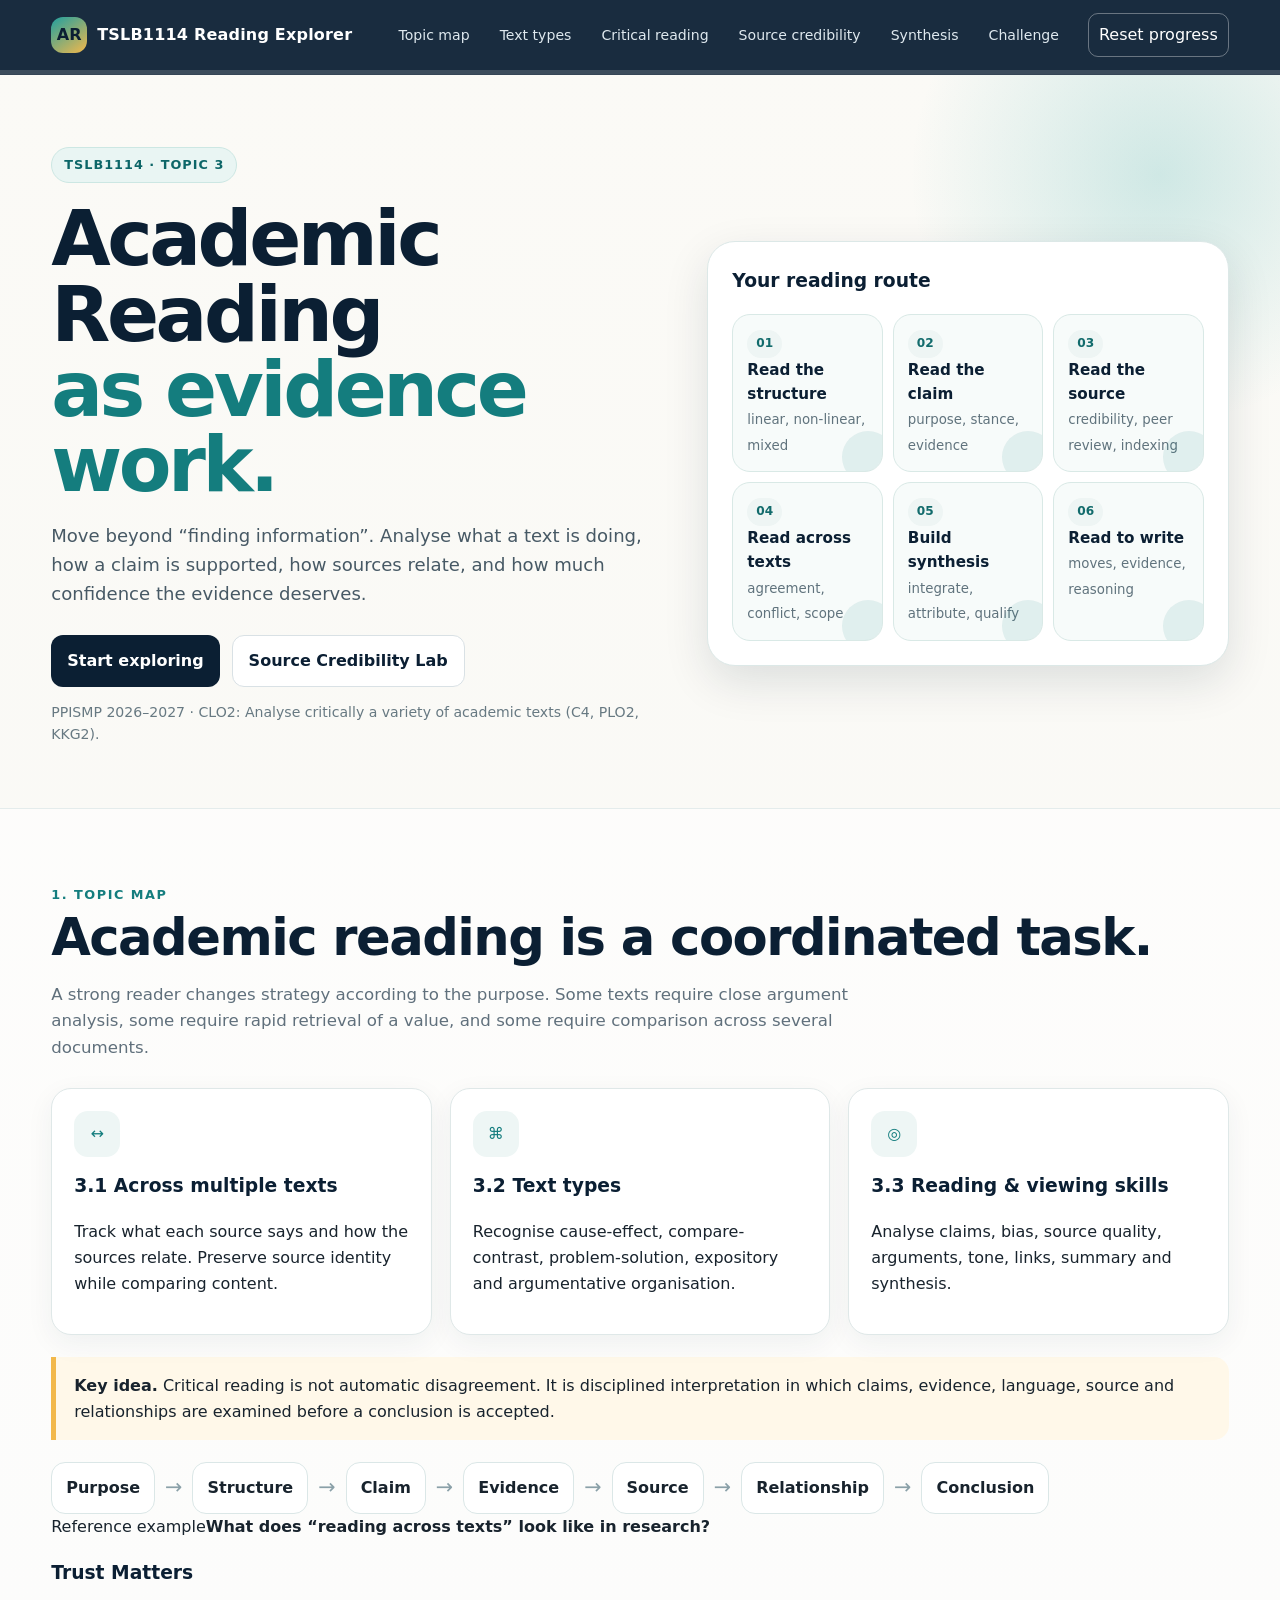
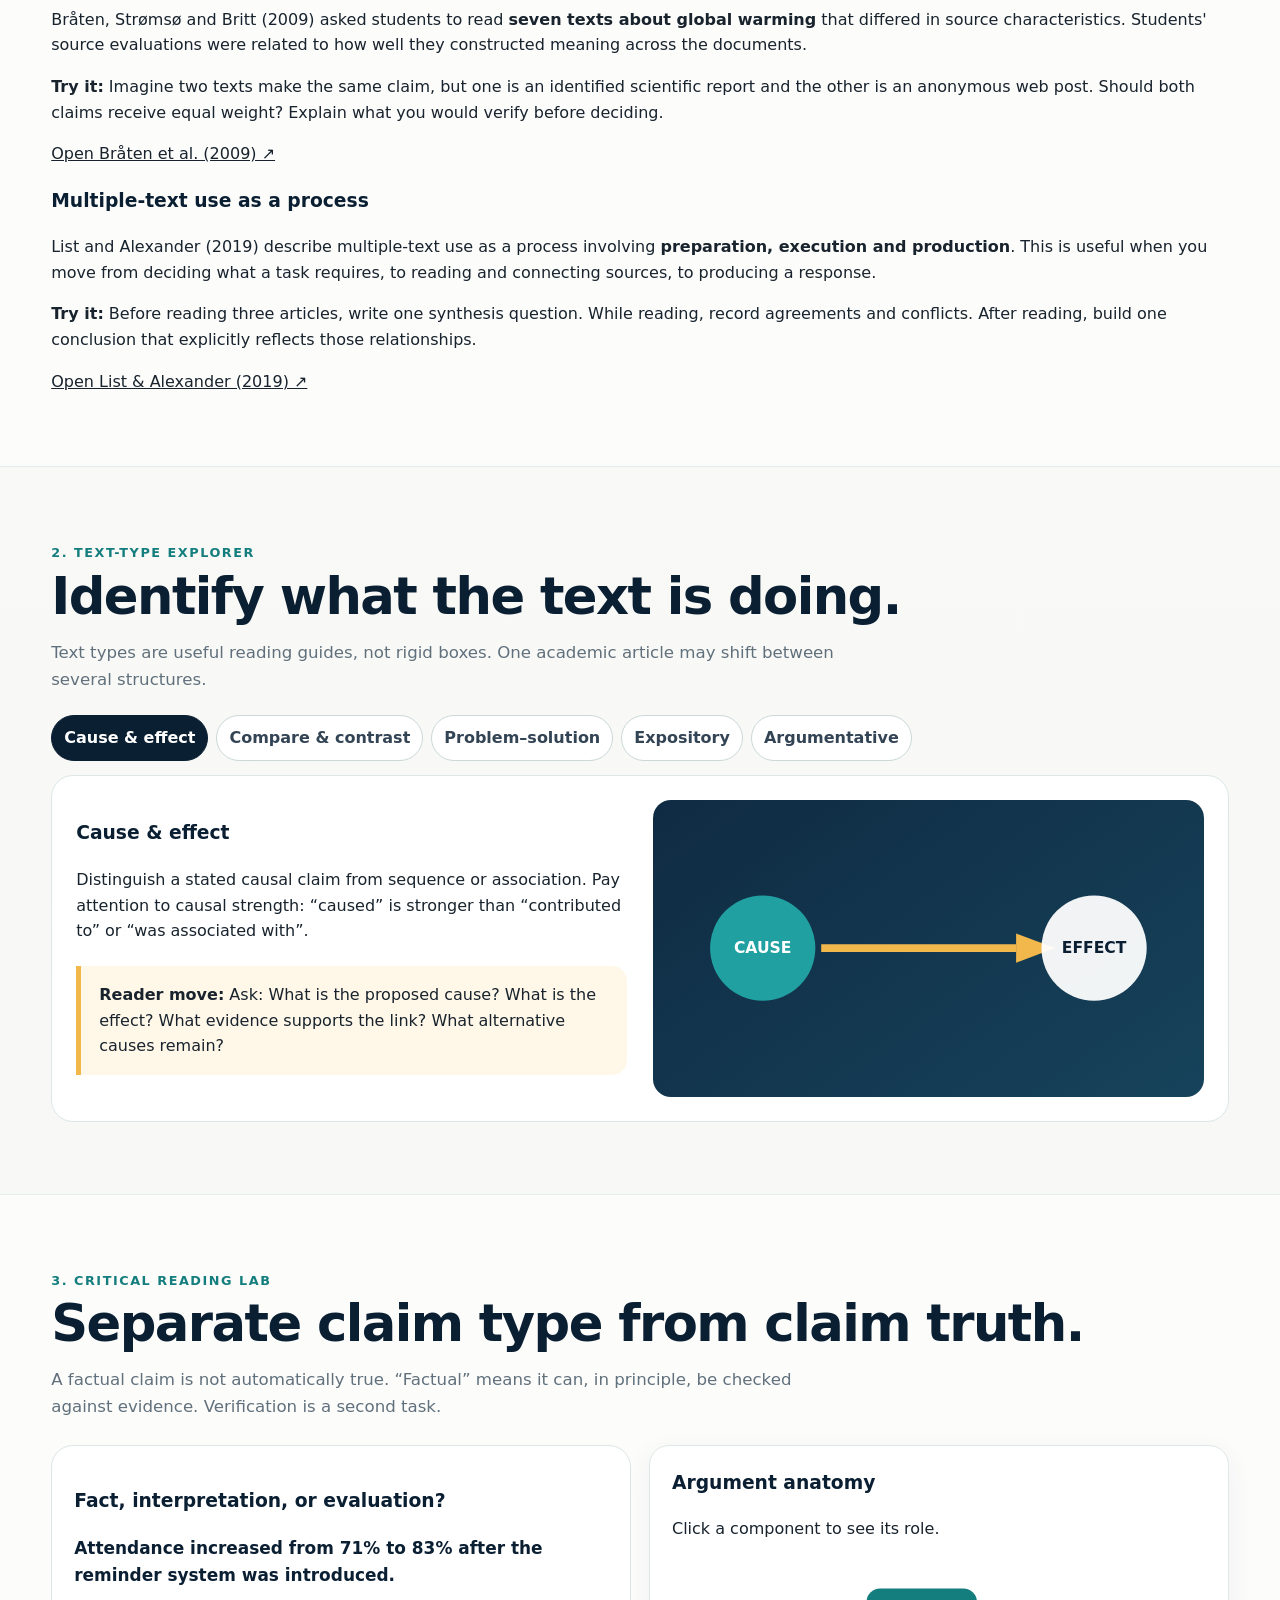
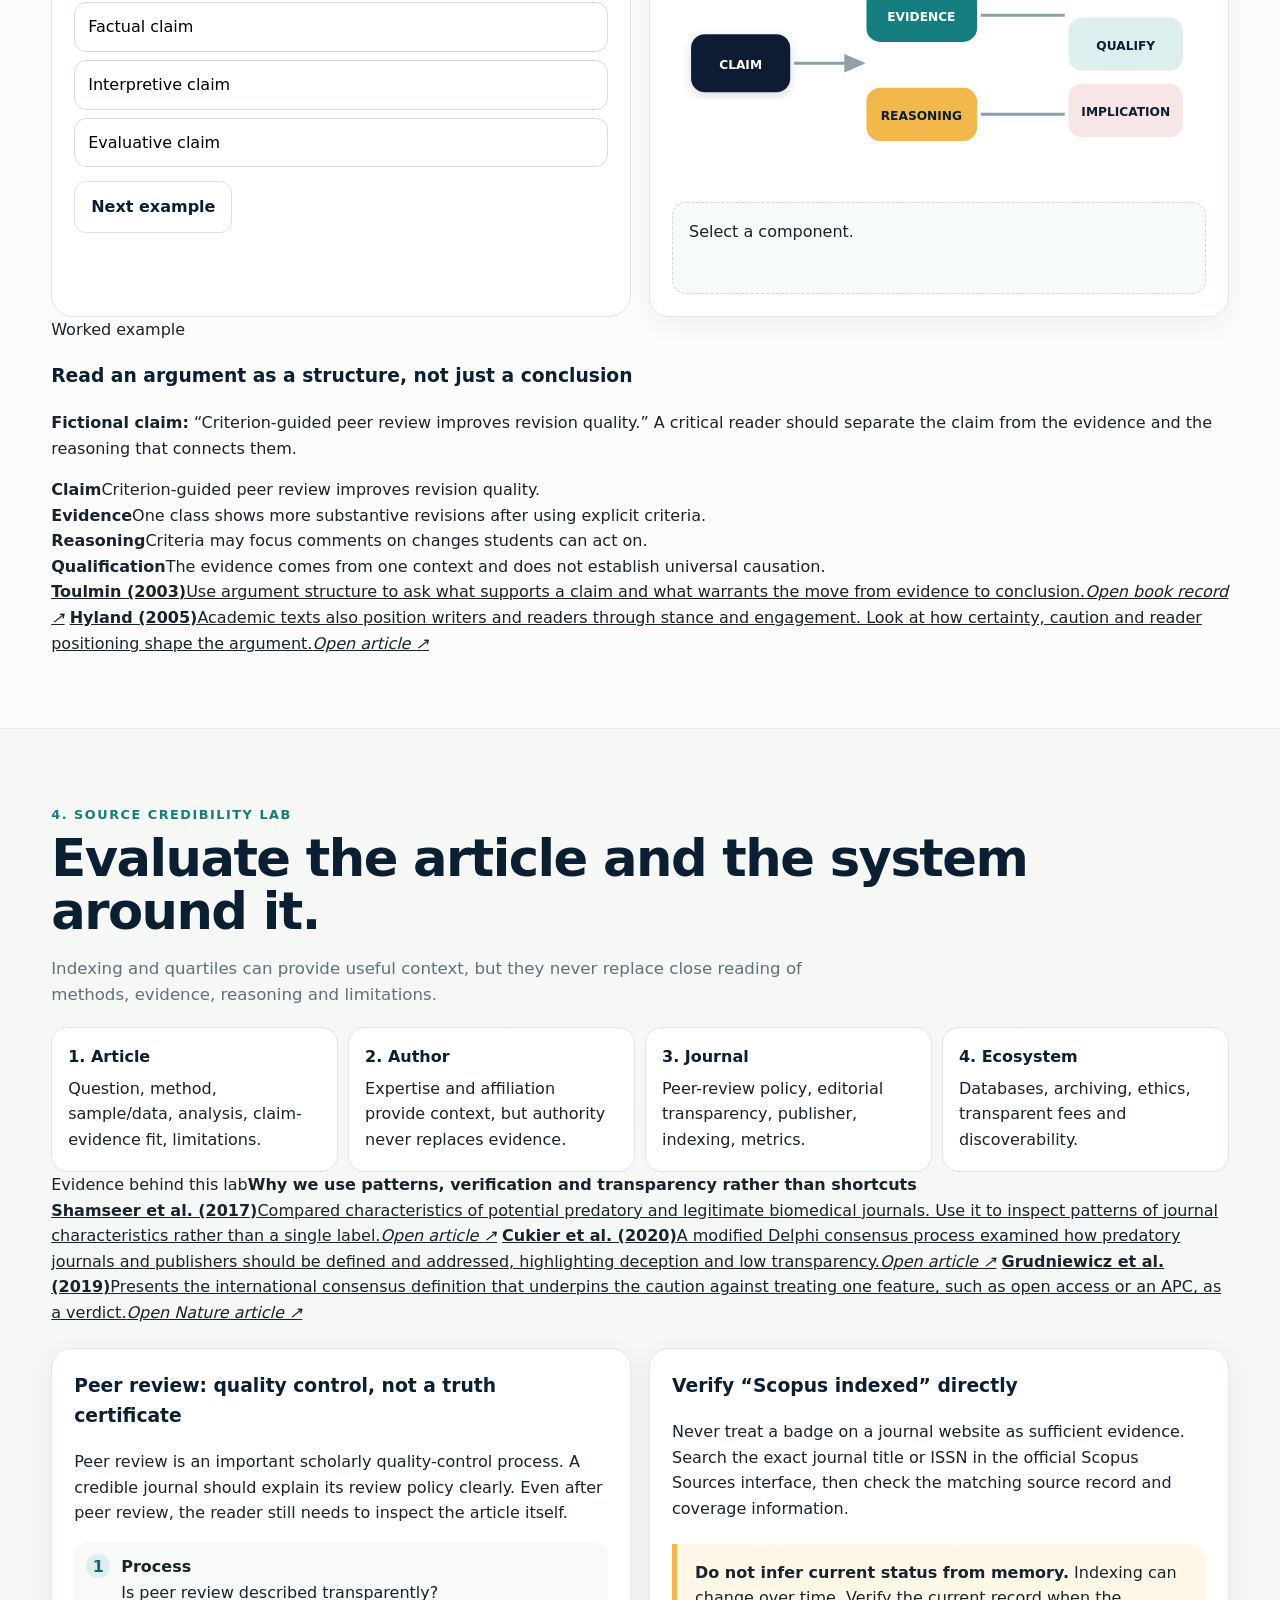
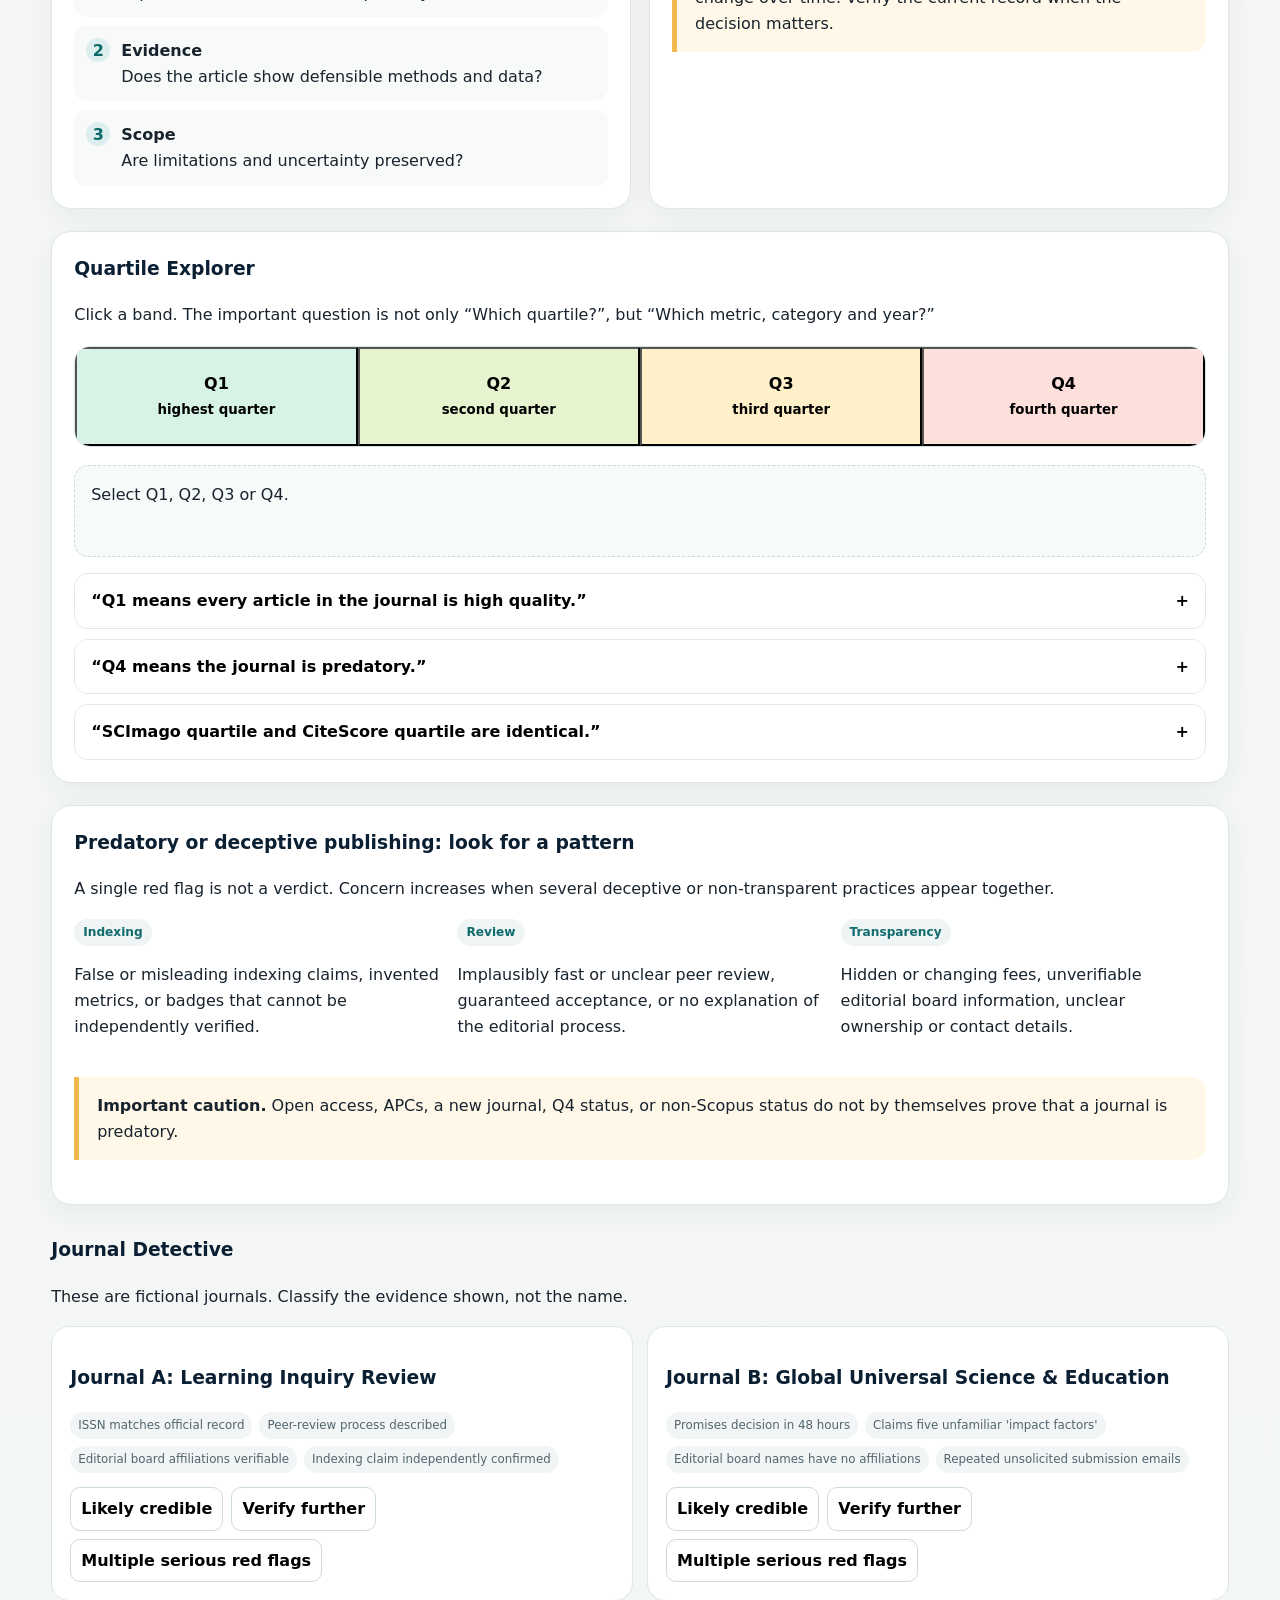
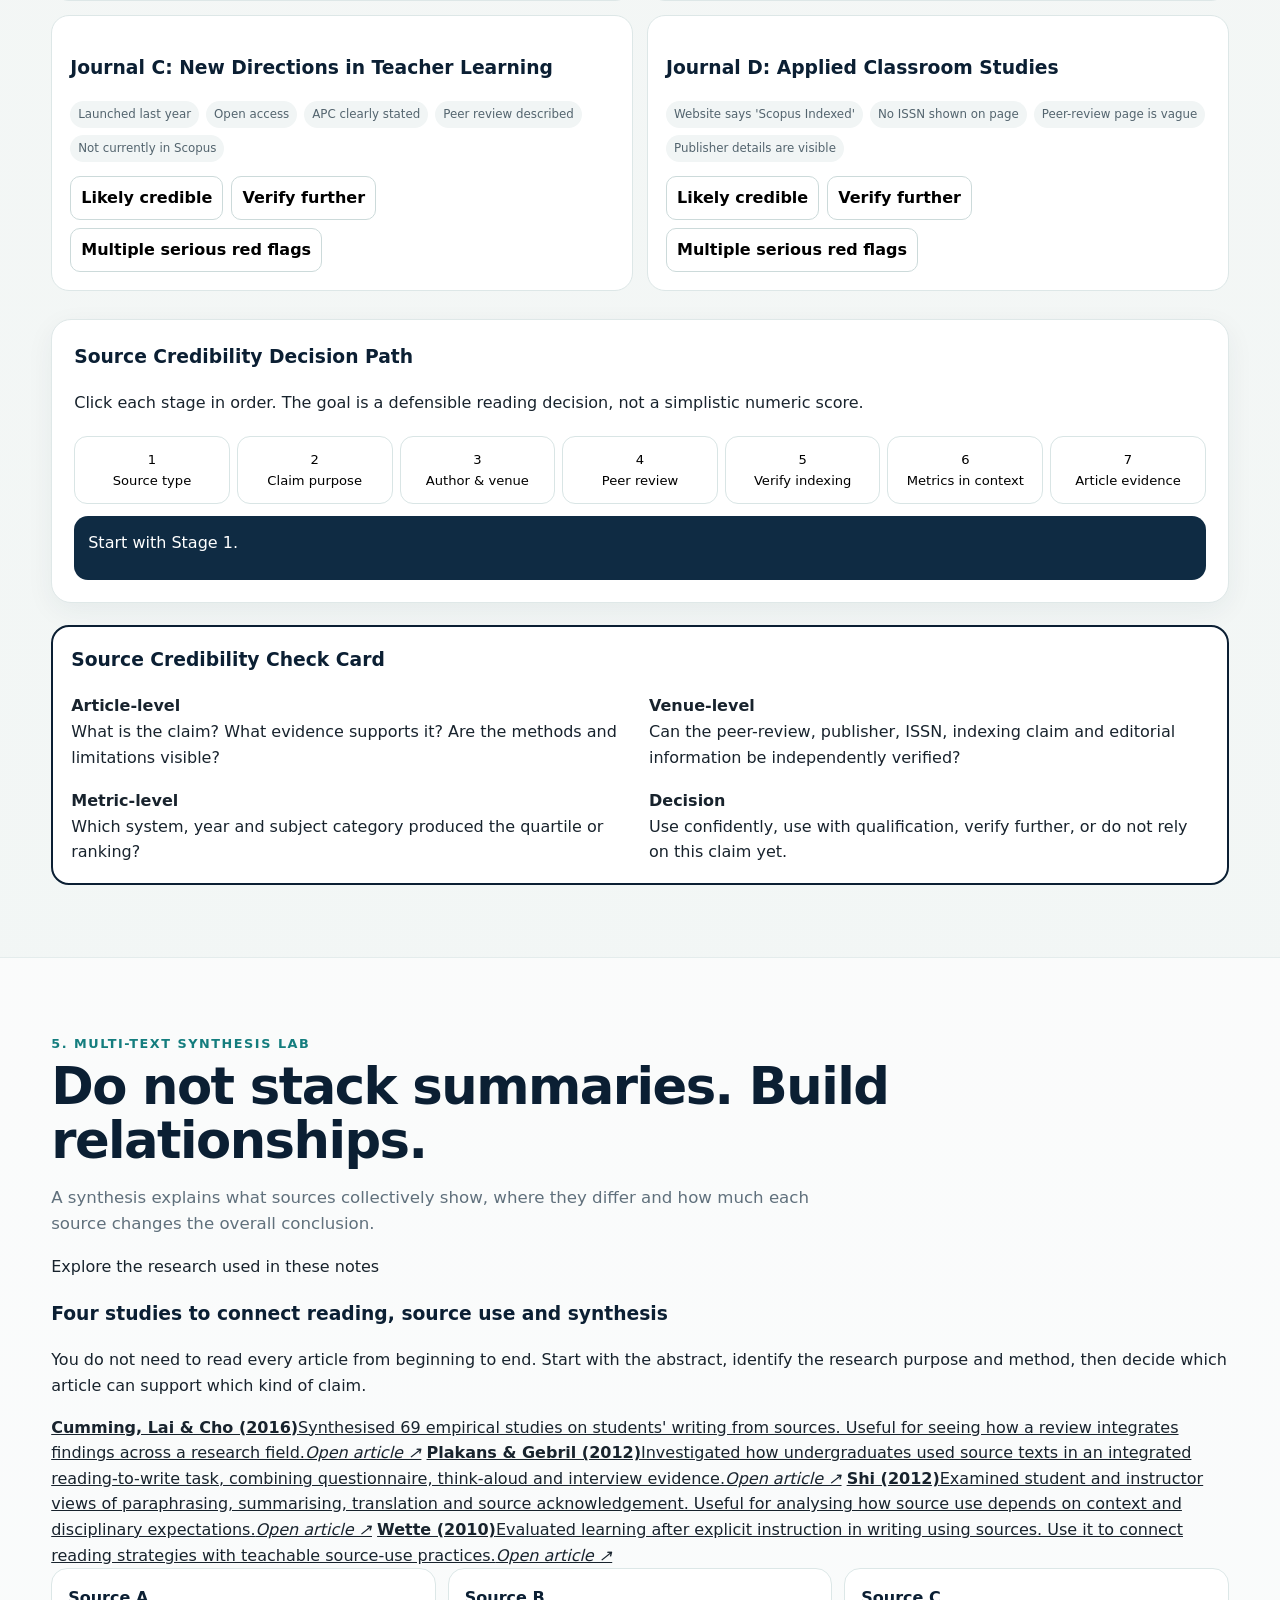
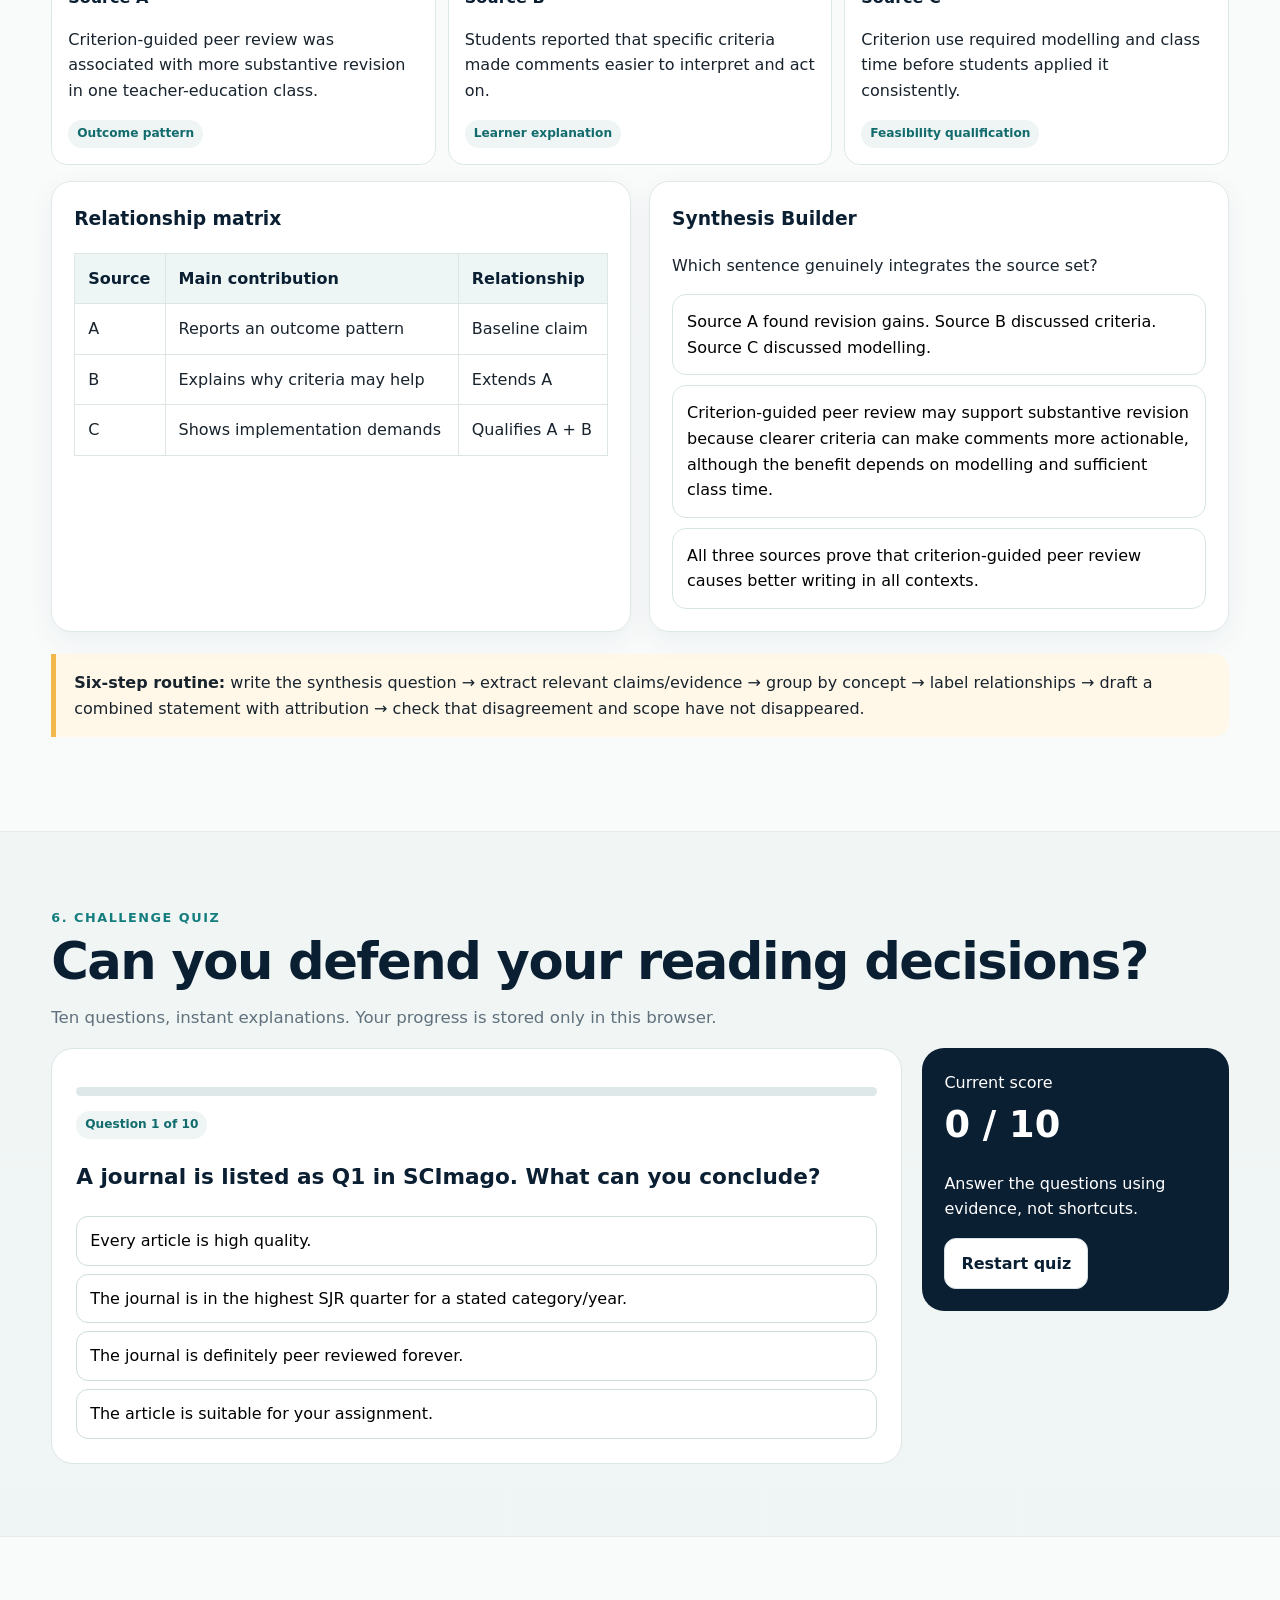
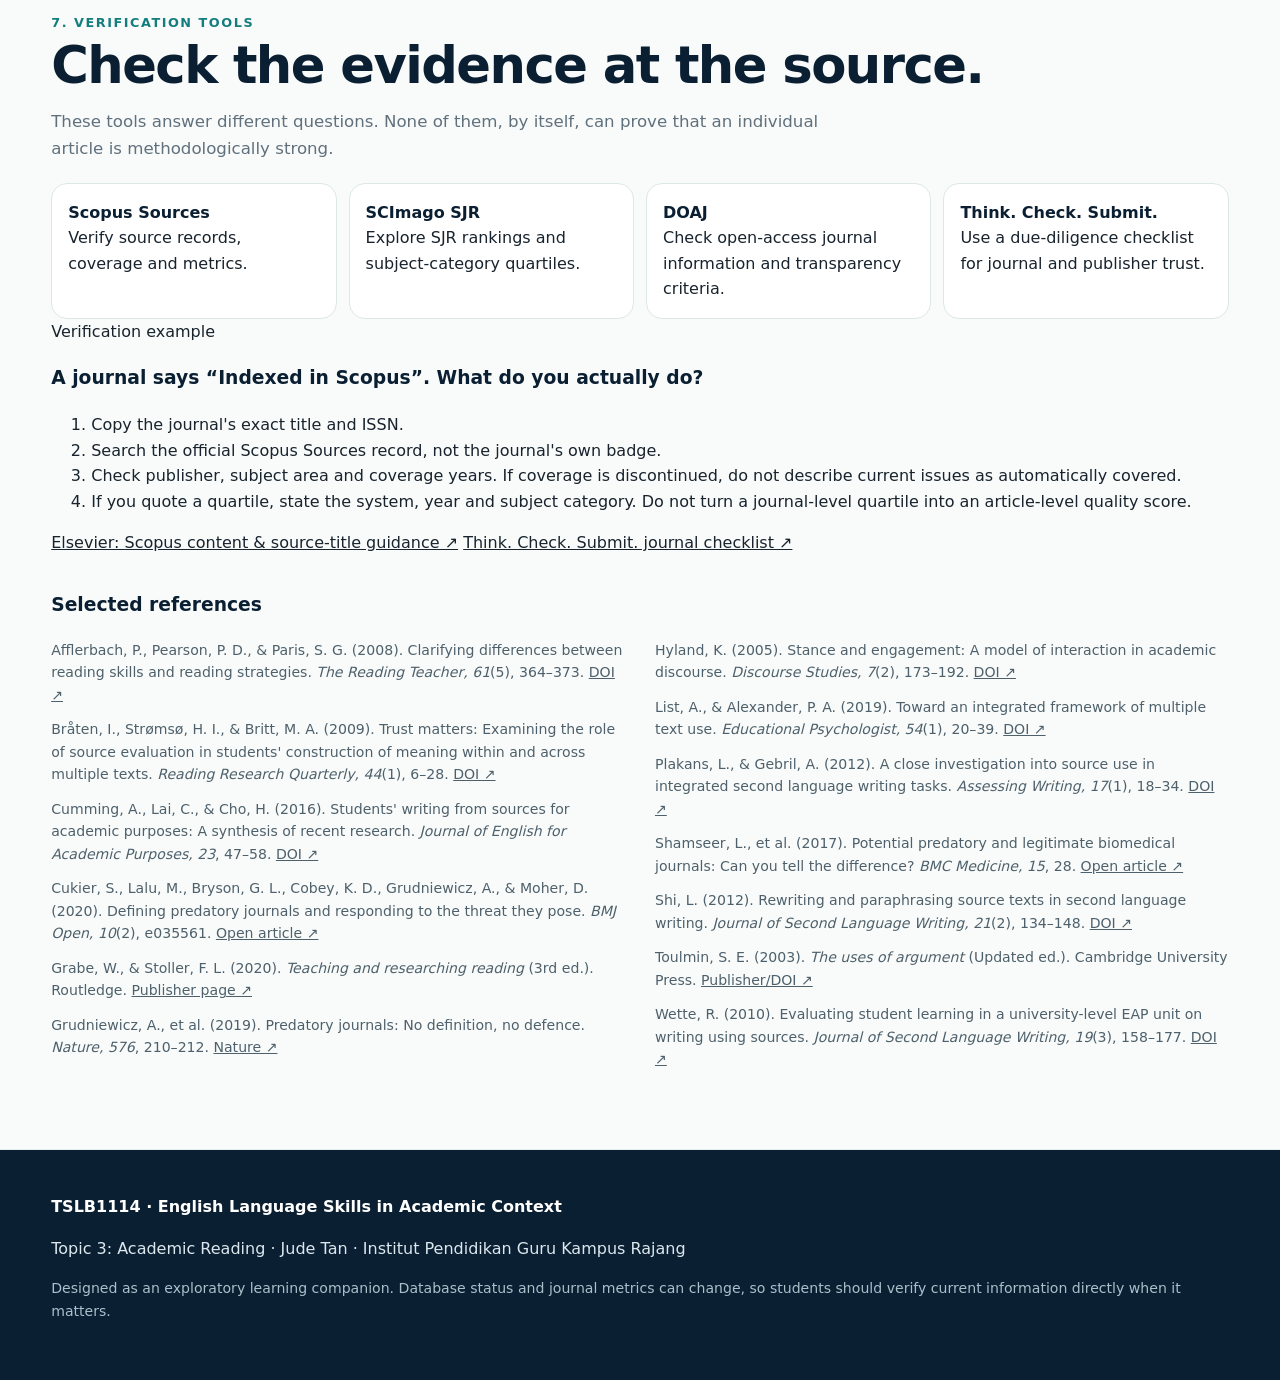
==== index.html @ 4970f2cd "Add reference-linked examples and source links" ====
<!DOCTYPE html>
<html lang="en">
<head>
<meta charset="utf-8" />
<meta name="viewport" content="width=device-width,initial-scale=1" />
<title>TSLB1114 Academic Reading Explorer</title>
<meta name="description" content="Interactive student learning website for TSLB1114 Topic 3: Academic Reading." />
<link rel="stylesheet" href="styles.css">

</head>
<body>
<header class="topbar">
  <div class="wrap nav">
    <a class="brand" href="#home"><span class="brandmark">AR</span>TSLB1114 Reading Explorer</a>
    <nav class="navlinks" aria-label="Main navigation">
      <a href="#map">Topic map</a><a href="#texts">Text types</a><a href="#critical">Critical reading</a>
      <a href="#credibility">Source credibility</a><a href="#synthesis">Synthesis</a><a href="#challenge">Challenge</a>
    </nav>
    <button class="reset" id="resetProgress">Reset progress</button>
  </div>
  <div class="progressbar"><span id="scrollProgress"></span></div>
</header>

<main>
<section class="hero" id="home">
 <div class="wrap hero-grid">
  <div>
   <span class="eyebrow">TSLB1114 · Topic 3</span>
   <h1>Academic Reading<br><span>as evidence work.</span></h1>
   <p class="lead">Move beyond “finding information”. Analyse what a text is doing, how a claim is supported, how sources relate, and how much confidence the evidence deserves.</p>
   <div class="hero-actions">
    <a class="btn primary" href="#map">Start exploring</a>
    <a class="btn secondary" href="#credibility">Source Credibility Lab</a>
   </div>
   <p class="note">PPISMP 2026–2027 · CLO2: Analyse critically a variety of academic texts (C4, PLO2, KKG2).</p>
  </div>
  <aside class="hero-card">
   <h3>Your reading route</h3>
   <div class="map">
    <div class="node"><span class="pill">01</span><b>Read the structure</b><small>linear, non-linear, mixed</small></div>
    <div class="node"><span class="pill">02</span><b>Read the claim</b><small>purpose, stance, evidence</small></div>
    <div class="node"><span class="pill">03</span><b>Read the source</b><small>credibility, peer review, indexing</small></div>
    <div class="node"><span class="pill">04</span><b>Read across texts</b><small>agreement, conflict, scope</small></div>
    <div class="node"><span class="pill">05</span><b>Build synthesis</b><small>integrate, attribute, qualify</small></div>
    <div class="node"><span class="pill">06</span><b>Read to write</b><small>moves, evidence, reasoning</small></div>
   </div>
  </aside>
 </div>
</section>

<section class="section alt" id="map">
 <div class="wrap">
  <span class="kicker">1. Topic map</span>
  <h2>Academic reading is a coordinated task.</h2>
  <p class="section-intro">A strong reader changes strategy according to the purpose. Some texts require close argument analysis, some require rapid retrieval of a value, and some require comparison across several documents.</p>
  <div class="grid three" style="margin-top:26px">
   <div class="card"><div class="icon">↔</div><h3>3.1 Across multiple texts</h3><p>Track what each source says and how the sources relate. Preserve source identity while comparing content.</p></div>
   <div class="card"><div class="icon">⌘</div><h3>3.2 Text types</h3><p>Recognise cause-effect, compare-contrast, problem-solution, expository and argumentative organisation.</p></div>
   <div class="card"><div class="icon">◎</div><h3>3.3 Reading & viewing skills</h3><p>Analyse claims, bias, source quality, arguments, tone, links, summary and synthesis.</p></div>
  </div>
  <div class="keyidea"><strong>Key idea.</strong> Critical reading is not automatic disagreement. It is disciplined interpretation in which claims, evidence, language, source and relationships are examined before a conclusion is accepted.</div>
  <div class="flow" aria-label="Reading workflow">
   <span class="step">Purpose</span><span class="arrow">→</span><span class="step">Structure</span><span class="arrow">→</span>
   <span class="step">Claim</span><span class="arrow">→</span><span class="step">Evidence</span><span class="arrow">→</span>
   <span class="step">Source</span><span class="arrow">→</span><span class="step">Relationship</span><span class="arrow">→</span><span class="step">Conclusion</span>
  </div>
  <div class="example-strip">
   <div class="example-head"><span class="example-badge">Reference example</span><strong>What does “reading across texts” look like in research?</strong></div>
   <div class="example-grid">
    <article class="example-card">
     <h3>Trust Matters</h3>
     <p>Bråten, Strømsø and Britt (2009) asked students to read <b>seven texts about global warming</b> that differed in source characteristics. Students' source evaluations were related to how well they constructed meaning across the documents.</p>
     <p class="example-task"><b>Try it:</b> Imagine two texts make the same claim, but one is an identified scientific report and the other is an anonymous web post. Should both claims receive equal weight? Explain what you would verify before deciding.</p>
     <a class="ref-link" target="_blank" rel="noopener" href="https://doi.org/10.1598/RRQ.44.1.1">Open Bråten et al. (2009) ↗</a>
    </article>
    <article class="example-card">
     <h3>Multiple-text use as a process</h3>
     <p>List and Alexander (2019) describe multiple-text use as a process involving <b>preparation, execution and production</b>. This is useful when you move from deciding what a task requires, to reading and connecting sources, to producing a response.</p>
     <p class="example-task"><b>Try it:</b> Before reading three articles, write one synthesis question. While reading, record agreements and conflicts. After reading, build one conclusion that explicitly reflects those relationships.</p>
     <a class="ref-link" target="_blank" rel="noopener" href="https://doi.org/10.1080/00461520.2018.1505514">Open List & Alexander (2019) ↗</a>
    </article>
   </div>
  </div>
 </div>
</section>

<section class="section" id="texts">
 <div class="wrap">
  <span class="kicker">2. Text-type explorer</span>
  <h2>Identify what the text is doing.</h2>
  <p class="section-intro">Text types are useful reading guides, not rigid boxes. One academic article may shift between several structures.</p>
  <div class="type-tabs" role="tablist">
   <button class="active" data-type="cause">Cause & effect</button>
   <button data-type="compare">Compare & contrast</button>
   <button data-type="problem">Problem–solution</button>
   <button data-type="expository">Expository</button>
   <button data-type="argument">Argumentative</button>
  </div>
  <div class="type-panel">
   <div id="typeText"></div>
   <div class="structure-visual" id="typeVisual" aria-label="Visual structure diagram"></div>
  </div>
 </div>
</section>

<section class="section alt" id="critical">
 <div class="wrap">
  <span class="kicker">3. Critical reading lab</span>
  <h2>Separate claim type from claim truth.</h2>
  <p class="section-intro">A factual claim is not automatically true. “Factual” means it can, in principle, be checked against evidence. Verification is a second task.</p>

  <div class="grid two" style="margin-top:24px">
   <div class="game">
    <h3>Fact, interpretation, or evaluation?</h3>
    <div class="prompt" id="claimPrompt"></div>
    <div class="options" id="claimOptions"></div>
    <div class="feedback" id="claimFeedback"></div>
    <button class="btn secondary" id="nextClaim" style="margin-top:14px">Next example</button>
   </div>
   <div class="card">
    <h3>Argument anatomy</h3>
    <p>Click a component to see its role.</p>
    <svg viewBox="0 0 700 310" role="img" aria-label="Argument anatomy diagram" style="width:100%;height:auto">
      <defs><filter id="s"><feDropShadow dx="0" dy="5" stdDeviation="7" flood-opacity=".14"/></filter></defs>
      <g class="argpart" data-info="Claim: the proposition the writer wants the reader to accept." tabindex="0">
       <rect x="25" y="100" rx="18" width="130" height="76" fill="#0b1f33" filter="url(#s)"/><text x="90" y="145" fill="white" text-anchor="middle" font-weight="800">CLAIM</text>
      </g>
      <path d="M160 138 H250" stroke="#8ba1aa" stroke-width="4" marker-end="url(#arr)"/>
      <g class="argpart" data-info="Evidence: data, examples, findings or observations offered in support." tabindex="0">
       <rect x="255" y="40" rx="18" width="145" height="70" fill="#147d7e"/><text x="327" y="82" fill="white" text-anchor="middle" font-weight="800">EVIDENCE</text>
      </g>
      <g class="argpart" data-info="Reasoning: the warrant or logic explaining why the evidence supports the claim." tabindex="0">
       <rect x="255" y="170" rx="18" width="145" height="70" fill="#f2b84b"/><text x="327" y="212" fill="#0b1f33" text-anchor="middle" font-weight="800">REASONING</text>
      </g>
      <path d="M405 75 H515" stroke="#8ba1aa" stroke-width="4"/><path d="M405 205 H515" stroke="#8ba1aa" stroke-width="4"/>
      <g class="argpart" data-info="Qualification: conditions, limits, uncertainty or exceptions that narrow the claim." tabindex="0">
       <rect x="520" y="78" rx="18" width="150" height="70" fill="#dcefee"/><text x="595" y="120" fill="#0b1f33" text-anchor="middle" font-weight="800">QUALIFY</text>
      </g>
      <g class="argpart" data-info="Implication: what follows if the argument is accepted within its stated scope." tabindex="0">
       <rect x="520" y="165" rx="18" width="150" height="70" fill="#f8e5e6"/><text x="595" y="207" fill="#0b1f33" text-anchor="middle" font-weight="800">IMPLICATION</text>
      </g>
      <defs><marker id="arr" markerWidth="10" markerHeight="10" refX="6" refY="3" orient="auto"><path d="M0,0 L0,6 L7,3 z" fill="#8ba1aa"/></marker></defs>
    </svg>
    <div class="explain" id="argExplain">Select a component.</div>
   </div>
  </div>

  <div class="reference-lab">
   <div>
    <span class="example-badge">Worked example</span>
    <h3>Read an argument as a structure, not just a conclusion</h3>
    <p><b>Fictional claim:</b> “Criterion-guided peer review improves revision quality.” A critical reader should separate the claim from the evidence and the reasoning that connects them.</p>
    <div class="argument-example">
     <div><b>Claim</b><span>Criterion-guided peer review improves revision quality.</span></div>
     <div><b>Evidence</b><span>One class shows more substantive revisions after using explicit criteria.</span></div>
     <div><b>Reasoning</b><span>Criteria may focus comments on changes students can act on.</span></div>
     <div><b>Qualification</b><span>The evidence comes from one context and does not establish universal causation.</span></div>
    </div>
   </div>
   <div class="reference-notes">
    <a class="reference-note" target="_blank" rel="noopener" href="https://doi.org/10.1017/CBO9780511840005"><b>Toulmin (2003)</b><span>Use argument structure to ask what supports a claim and what warrants the move from evidence to conclusion.</span><em>Open book record ↗</em></a>
    <a class="reference-note" target="_blank" rel="noopener" href="https://doi.org/10.1177/1461445605050365"><b>Hyland (2005)</b><span>Academic texts also position writers and readers through stance and engagement. Look at how certainty, caution and reader positioning shape the argument.</span><em>Open article ↗</em></a>
   </div>
  </div>
 </div>
</section>

<section class="section" id="credibility">
 <div class="wrap">
  <span class="kicker">4. Source Credibility Lab</span>
  <h2>Evaluate the article and the system around it.</h2>
  <p class="section-intro">Indexing and quartiles can provide useful context, but they never replace close reading of methods, evidence, reasoning and limitations.</p>

  <div class="levels">
   <div class="level"><strong>1. Article</strong><span>Question, method, sample/data, analysis, claim-evidence fit, limitations.</span></div>
   <div class="level"><strong>2. Author</strong><span>Expertise and affiliation provide context, but authority never replaces evidence.</span></div>
   <div class="level"><strong>3. Journal</strong><span>Peer-review policy, editorial transparency, publisher, indexing, metrics.</span></div>
   <div class="level"><strong>4. Ecosystem</strong><span>Databases, archiving, ethics, transparent fees and discoverability.</span></div>
  </div>
  <div class="evidence-rail">
   <div class="rail-title"><span class="example-badge">Evidence behind this lab</span><strong>Why we use patterns, verification and transparency rather than shortcuts</strong></div>
   <div class="rail-grid">
    <a target="_blank" rel="noopener" href="https://doi.org/10.1186/s12916-017-0785-9"><b>Shamseer et al. (2017)</b><span>Compared characteristics of potential predatory and legitimate biomedical journals. Use it to inspect patterns of journal characteristics rather than a single label.</span><em>Open article ↗</em></a>
    <a target="_blank" rel="noopener" href="https://doi.org/10.1136/bmjopen-2019-035561"><b>Cukier et al. (2020)</b><span>A modified Delphi consensus process examined how predatory journals and publishers should be defined and addressed, highlighting deception and low transparency.</span><em>Open article ↗</em></a>
    <a target="_blank" rel="noopener" href="https://doi.org/10.1038/d41586-019-03759-y"><b>Grudniewicz et al. (2019)</b><span>Presents the international consensus definition that underpins the caution against treating one feature, such as open access or an APC, as a verdict.</span><em>Open Nature article ↗</em></a>
   </div>
  </div>

  <div class="grid two" style="margin-top:22px">
   <div class="card">
    <h3>Peer review: quality control, not a truth certificate</h3>
    <p>Peer review is an important scholarly quality-control process. A credible journal should explain its review policy clearly. Even after peer review, the reader still needs to inspect the article itself.</p>
    <div class="checklist">
     <div class="check"><div class="dot">1</div><div><b>Process</b><br>Is peer review described transparently?</div></div>
     <div class="check"><div class="dot">2</div><div><b>Evidence</b><br>Does the article show defensible methods and data?</div></div>
     <div class="check"><div class="dot">3</div><div><b>Scope</b><br>Are limitations and uncertainty preserved?</div></div>
    </div>
   </div>
   <div class="card">
    <h3>Verify “Scopus indexed” directly</h3>
    <p>Never treat a badge on a journal website as sufficient evidence. Search the exact journal title or ISSN in the official Scopus Sources interface, then check the matching source record and coverage information.</p>
    <div class="keyidea"><strong>Do not infer current status from memory.</strong> Indexing can change over time. Verify the current record when the decision matters.</div>
   </div>
  </div>

  <div class="card" style="margin-top:22px">
   <h3>Quartile Explorer</h3>
   <p>Click a band. The important question is not only “Which quartile?”, but “Which metric, category and year?”</p>
   <div class="qbands">
    <button class="qband" data-q="Q1">Q1<br><small>highest quarter</small></button>
    <button class="qband" data-q="Q2">Q2<br><small>second quarter</small></button>
    <button class="qband" data-q="Q3">Q3<br><small>third quarter</small></button>
    <button class="qband" data-q="Q4">Q4<br><small>fourth quarter</small></button>
   </div>
   <div class="explain" id="qExplain">Select Q1, Q2, Q3 or Q4.</div>
   <div class="myths">
    <div class="myth"><button>“Q1 means every article in the journal is high quality.” <span>+</span></button><div class="answer"><b>Myth.</b> Quartile is a journal-level contextual indicator. You still need to evaluate the individual article.</div></div>
    <div class="myth"><button>“Q4 means the journal is predatory.” <span>+</span></button><div class="answer"><b>Myth.</b> Quartile position and deceptive publishing are different questions. A lower quartile does not establish predatory conduct.</div></div>
    <div class="myth"><button>“SCImago quartile and CiteScore quartile are identical.” <span>+</span></button><div class="answer"><b>Myth.</b> SJR and CiteScore are distinct journal-metric systems. Always name the system, category and year.</div></div>
   </div>
  </div>

  <div class="card" style="margin-top:22px">
   <h3>Predatory or deceptive publishing: look for a pattern</h3>
   <p>A single red flag is not a verdict. Concern increases when several deceptive or non-transparent practices appear together.</p>
   <div class="grid three">
    <div><span class="pill">Indexing</span><p>False or misleading indexing claims, invented metrics, or badges that cannot be independently verified.</p></div>
    <div><span class="pill">Review</span><p>Implausibly fast or unclear peer review, guaranteed acceptance, or no explanation of the editorial process.</p></div>
    <div><span class="pill">Transparency</span><p>Hidden or changing fees, unverifiable editorial board information, unclear ownership or contact details.</p></div>
   </div>
   <div class="keyidea"><strong>Important caution.</strong> Open access, APCs, a new journal, Q4 status, or non-Scopus status do not by themselves prove that a journal is predatory.</div>
  </div>

  <div style="margin-top:30px">
   <h3>Journal Detective</h3>
   <p>These are fictional journals. Classify the evidence shown, not the name.</p>
   <div class="detector" id="journalDetector"></div>
  </div>

  <div class="card" style="margin-top:28px">
   <h3>Source Credibility Decision Path</h3>
   <p>Click each stage in order. The goal is a defensible reading decision, not a simplistic numeric score.</p>
   <div class="decision" id="decisionPath">
    <button class="dstep" data-d="1">1<br>Source type</button>
    <button class="dstep" data-d="2">2<br>Claim purpose</button>
    <button class="dstep" data-d="3">3<br>Author & venue</button>
    <button class="dstep" data-d="4">4<br>Peer review</button>
    <button class="dstep" data-d="5">5<br>Verify indexing</button>
    <button class="dstep" data-d="6">6<br>Metrics in context</button>
    <button class="dstep" data-d="7">7<br>Article evidence</button>
   </div>
   <div class="decision-output" id="decisionOutput">Start with Stage 1.</div>
  </div>

  <div class="printcard">
   <h3>Source Credibility Check Card</h3>
   <div class="grid two">
    <div><b>Article-level</b><br>What is the claim? What evidence supports it? Are the methods and limitations visible?</div>
    <div><b>Venue-level</b><br>Can the peer-review, publisher, ISSN, indexing claim and editorial information be independently verified?</div>
    <div><b>Metric-level</b><br>Which system, year and subject category produced the quartile or ranking?</div>
    <div><b>Decision</b><br>Use confidently, use with qualification, verify further, or do not rely on this claim yet.</div>
   </div>
  </div>
 </div>
</section>

<section class="section alt" id="synthesis">
 <div class="wrap">
  <span class="kicker">5. Multi-text synthesis lab</span>
  <h2>Do not stack summaries. Build relationships.</h2>
  <p class="section-intro">A synthesis explains what sources collectively show, where they differ and how much each source changes the overall conclusion.</p>

  <div class="linked-reading">
   <div class="linked-reading-copy">
    <span class="example-badge">Explore the research used in these notes</span>
    <h3>Four studies to connect reading, source use and synthesis</h3>
    <p>You do not need to read every article from beginning to end. Start with the abstract, identify the research purpose and method, then decide which article can support which kind of claim.</p>
   </div>
   <div class="linked-reading-grid">
    <a target="_blank" rel="noopener" href="https://doi.org/10.1016/j.jeap.2016.06.002"><b>Cumming, Lai & Cho (2016)</b><span>Synthesised 69 empirical studies on students' writing from sources. Useful for seeing how a review integrates findings across a research field.</span><em>Open article ↗</em></a>
    <a target="_blank" rel="noopener" href="https://doi.org/10.1016/j.asw.2011.09.002"><b>Plakans & Gebril (2012)</b><span>Investigated how undergraduates used source texts in an integrated reading-to-write task, combining questionnaire, think-aloud and interview evidence.</span><em>Open article ↗</em></a>
    <a target="_blank" rel="noopener" href="https://doi.org/10.1016/j.jslw.2012.03.003"><b>Shi (2012)</b><span>Examined student and instructor views of paraphrasing, summarising, translation and source acknowledgement. Useful for analysing how source use depends on context and disciplinary expectations.</span><em>Open article ↗</em></a>
    <a target="_blank" rel="noopener" href="https://doi.org/10.1016/j.jslw.2010.06.002"><b>Wette (2010)</b><span>Evaluated learning after explicit instruction in writing using sources. Use it to connect reading strategies with teachable source-use practices.</span><em>Open article ↗</em></a>
   </div>
  </div>

  <div class="sourcecards">
   <div class="sourcecard"><b>Source A</b><p>Criterion-guided peer review was associated with more substantive revision in one teacher-education class.</p><span class="pill">Outcome pattern</span></div>
   <div class="sourcecard"><b>Source B</b><p>Students reported that specific criteria made comments easier to interpret and act on.</p><span class="pill">Learner explanation</span></div>
   <div class="sourcecard"><b>Source C</b><p>Criterion use required modelling and class time before students applied it consistently.</p><span class="pill">Feasibility qualification</span></div>
  </div>

  <div class="grid two">
   <div class="card matrix">
    <h3>Relationship matrix</h3>
    <table>
     <tr><th>Source</th><th>Main contribution</th><th>Relationship</th></tr>
     <tr><td>A</td><td>Reports an outcome pattern</td><td>Baseline claim</td></tr>
     <tr><td>B</td><td>Explains why criteria may help</td><td>Extends A</td></tr>
     <tr><td>C</td><td>Shows implementation demands</td><td>Qualifies A + B</td></tr>
    </table>
   </div>
   <div class="card">
    <h3>Synthesis Builder</h3>
    <p>Which sentence genuinely integrates the source set?</p>
    <div class="synthesis-options" id="synthOptions">
     <button class="synth" data-good="0">Source A found revision gains. Source B discussed criteria. Source C discussed modelling.</button>
     <button class="synth" data-good="1">Criterion-guided peer review may support substantive revision because clearer criteria can make comments more actionable, although the benefit depends on modelling and sufficient class time.</button>
     <button class="synth" data-good="0">All three sources prove that criterion-guided peer review causes better writing in all contexts.</button>
    </div>
    <div class="feedback" id="synthFeedback"></div>
   </div>
  </div>
  <div class="keyidea"><strong>Six-step routine:</strong> write the synthesis question → extract relevant claims/evidence → group by concept → label relationships → draft a combined statement with attribution → check that disagreement and scope have not disappeared.</div>
 </div>
</section>

<section class="section" id="challenge">
 <div class="wrap">
  <span class="kicker">6. Challenge quiz</span>
  <h2>Can you defend your reading decisions?</h2>
  <p class="section-intro">Ten questions, instant explanations. Your progress is stored only in this browser.</p>
  <div class="quiz-wrap">
   <div class="quiz-card">
    <div class="quiz-progress"><span id="quizProgress"></span></div>
    <div id="quizArea"></div>
   </div>
   <aside class="score-card">
    <span>Current score</span><strong id="score">0 / 10</strong>
    <p id="scoreMsg">Answer the questions using evidence, not shortcuts.</p>
    <button class="btn secondary" id="restartQuiz">Restart quiz</button>
   </aside>
  </div>
 </div>
</section>

<section class="section alt" id="resources">
 <div class="wrap">
  <span class="kicker">7. Verification tools</span>
  <h2>Check the evidence at the source.</h2>
  <p class="section-intro">These tools answer different questions. None of them, by itself, can prove that an individual article is methodologically strong.</p>
  <div class="resource-grid">
   <a class="resource" target="_blank" rel="noopener" href="https://www.scopus.com/sources"><b>Scopus Sources</b><span>Verify source records, coverage and metrics.</span></a>
   <a class="resource" target="_blank" rel="noopener" href="https://www.scimagojr.com/"><b>SCImago SJR</b><span>Explore SJR rankings and subject-category quartiles.</span></a>
   <a class="resource" target="_blank" rel="noopener" href="https://doaj.org/"><b>DOAJ</b><span>Check open-access journal information and transparency criteria.</span></a>
   <a class="resource" target="_blank" rel="noopener" href="https://thinkchecksubmit.org/journals/"><b>Think. Check. Submit.</b><span>Use a due-diligence checklist for journal and publisher trust.</span></a>
  </div>

  <div class="verification-example">
   <div>
    <span class="example-badge">Verification example</span>
    <h3>A journal says “Indexed in Scopus”. What do you actually do?</h3>
   </div>
   <ol>
    <li>Copy the journal's exact title and ISSN.</li>
    <li>Search the official Scopus Sources record, not the journal's own badge.</li>
    <li>Check publisher, subject area and coverage years. If coverage is discontinued, do not describe current issues as automatically covered.</li>
    <li>If you quote a quartile, state the system, year and subject category. Do not turn a journal-level quartile into an article-level quality score.</li>
   </ol>
   <div class="mini-links">
    <a target="_blank" rel="noopener" href="https://www.elsevier.com/en-gb/products/scopus/content">Elsevier: Scopus content & source-title guidance ↗</a>
    <a target="_blank" rel="noopener" href="https://thinkchecksubmit.org/journals/">Think. Check. Submit. journal checklist ↗</a>
   </div>
  </div>

  <h3 style="margin-top:34px">Selected references</h3>
  <div class="refs">
   <p class="ref">Afflerbach, P., Pearson, P. D., & Paris, S. G. (2008). Clarifying differences between reading skills and reading strategies. <i>The Reading Teacher, 61</i>(5), 364–373. <a target="_blank" rel="noopener" href="https://doi.org/10.1598/RT.61.5.1">DOI ↗</a></p>
   <p class="ref">Bråten, I., Strømsø, H. I., & Britt, M. A. (2009). Trust matters: Examining the role of source evaluation in students' construction of meaning within and across multiple texts. <i>Reading Research Quarterly, 44</i>(1), 6–28. <a target="_blank" rel="noopener" href="https://doi.org/10.1598/RRQ.44.1.1">DOI ↗</a></p>
   <p class="ref">Cumming, A., Lai, C., & Cho, H. (2016). Students' writing from sources for academic purposes: A synthesis of recent research. <i>Journal of English for Academic Purposes, 23</i>, 47–58. <a target="_blank" rel="noopener" href="https://doi.org/10.1016/j.jeap.2016.06.002">DOI ↗</a></p>
   <p class="ref">Cukier, S., Lalu, M., Bryson, G. L., Cobey, K. D., Grudniewicz, A., & Moher, D. (2020). Defining predatory journals and responding to the threat they pose. <i>BMJ Open, 10</i>(2), e035561. <a target="_blank" rel="noopener" href="https://doi.org/10.1136/bmjopen-2019-035561">Open article ↗</a></p>
   <p class="ref">Grabe, W., & Stoller, F. L. (2020). <i>Teaching and researching reading</i> (3rd ed.). Routledge. <a target="_blank" rel="noopener" href="https://www.routledge.com/Teaching-and-Researching-Reading/Grabe-Stoller/p/book/9781138847941">Publisher page ↗</a></p>
   <p class="ref">Grudniewicz, A., et al. (2019). Predatory journals: No definition, no defence. <i>Nature, 576</i>, 210–212. <a target="_blank" rel="noopener" href="https://doi.org/10.1038/d41586-019-03759-y">Nature ↗</a></p>
   <p class="ref">Hyland, K. (2005). Stance and engagement: A model of interaction in academic discourse. <i>Discourse Studies, 7</i>(2), 173–192. <a target="_blank" rel="noopener" href="https://doi.org/10.1177/1461445605050365">DOI ↗</a></p>
   <p class="ref">List, A., & Alexander, P. A. (2019). Toward an integrated framework of multiple text use. <i>Educational Psychologist, 54</i>(1), 20–39. <a target="_blank" rel="noopener" href="https://doi.org/10.1080/00461520.2018.1505514">DOI ↗</a></p>
   <p class="ref">Plakans, L., & Gebril, A. (2012). A close investigation into source use in integrated second language writing tasks. <i>Assessing Writing, 17</i>(1), 18–34. <a target="_blank" rel="noopener" href="https://doi.org/10.1016/j.asw.2011.09.002">DOI ↗</a></p>
   <p class="ref">Shamseer, L., et al. (2017). Potential predatory and legitimate biomedical journals: Can you tell the difference? <i>BMC Medicine, 15</i>, 28. <a target="_blank" rel="noopener" href="https://doi.org/10.1186/s12916-017-0785-9">Open article ↗</a></p>
   <p class="ref">Shi, L. (2012). Rewriting and paraphrasing source texts in second language writing. <i>Journal of Second Language Writing, 21</i>(2), 134–148. <a target="_blank" rel="noopener" href="https://doi.org/10.1016/j.jslw.2012.03.003">DOI ↗</a></p>
   <p class="ref">Toulmin, S. E. (2003). <i>The uses of argument</i> (Updated ed.). Cambridge University Press. <a target="_blank" rel="noopener" href="https://doi.org/10.1017/CBO9780511840005">Publisher/DOI ↗</a></p>
   <p class="ref">Wette, R. (2010). Evaluating student learning in a university-level EAP unit on writing using sources. <i>Journal of Second Language Writing, 19</i>(3), 158–177. <a target="_blank" rel="noopener" href="https://doi.org/10.1016/j.jslw.2010.06.002">DOI ↗</a></p>
  </div>
 </div>
</section>
</main>

<footer class="footer">
 <div class="wrap">
  <strong>TSLB1114 · English Language Skills in Academic Context</strong>
  <p>Topic 3: Academic Reading · Jude Tan · Institut Pendidikan Guru Kampus Rajang</p>
  <p class="note" style="color:#aac0ca">Designed as an exploratory learning companion. Database status and journal metrics can change, so students should verify current information directly when it matters.</p>
 </div>
</footer>

<script src="app.js"></script>
</body>
</html>
---- styles.css ----
:root{
  --navy:#0b1f33; --navy2:#102d46; --teal:#147d7e; --teal2:#20a0a0;
  --ink:#18232d; --muted:#60707c; --paper:#f6f3eb; --white:#fff;
  --warm:#f2b84b; --rose:#c95d63; --green:#2f855a; --line:#d9e1e5;
  --soft:#eef6f5; --shadow:0 16px 45px rgba(11,31,51,.12);
  --radius:20px;
}
*{box-sizing:border-box}
html{scroll-behavior:smooth}
body{margin:0;font-family:Inter,ui-sans-serif,system-ui,-apple-system,"Segoe UI",Arial,sans-serif;color:var(--ink);background:linear-gradient(180deg,#fbfaf6 0,#f5f7f6 45%,#eef5f4 100%);line-height:1.6}
a{color:inherit}
button{font:inherit}
.wrap{width:min(1180px,92vw);margin:auto}
.topbar{position:sticky;top:0;z-index:50;background:rgba(11,31,51,.94);backdrop-filter:blur(12px);border-bottom:1px solid rgba(255,255,255,.12)}
.nav{display:flex;align-items:center;gap:18px;min-height:70px}
.brand{display:flex;align-items:center;gap:10px;color:#fff;text-decoration:none;font-weight:800;letter-spacing:.2px;white-space:nowrap}
.brandmark{width:36px;height:36px;border-radius:12px;background:linear-gradient(145deg,var(--teal2),var(--warm));display:grid;place-items:center;color:var(--navy);font-weight:900}
.navlinks{display:flex;gap:8px;overflow-x:auto;scrollbar-width:none;margin-left:auto}
.navlinks::-webkit-scrollbar{display:none}
.navlinks a{color:#dfe9ef;text-decoration:none;font-size:.88rem;padding:8px 11px;border-radius:999px;white-space:nowrap}
.navlinks a:hover,.navlinks a:focus{background:rgba(255,255,255,.12);outline:none}
.progressbar{height:4px;background:rgba(255,255,255,.15)}
.progressbar span{display:block;height:100%;width:0;background:linear-gradient(90deg,var(--warm),var(--teal2));transition:width .3s ease}
.hero{padding:72px 0 48px;position:relative;overflow:hidden}
.hero:before{content:"";position:absolute;width:520px;height:520px;border-radius:50%;background:radial-gradient(circle,rgba(32,160,160,.20),rgba(32,160,160,0) 68%);right:-140px;top:-160px}
.hero-grid{display:grid;grid-template-columns:1.08fr .92fr;gap:44px;align-items:center}
.eyebrow{display:inline-flex;align-items:center;gap:8px;padding:7px 12px;background:#e9f5f3;border:1px solid #cce7e3;border-radius:999px;color:#0d6668;font-weight:800;font-size:.8rem;letter-spacing:.08em;text-transform:uppercase}
h1{font-size:clamp(2.5rem,6vw,5.2rem);line-height:.98;margin:18px 0 20px;letter-spacing:-.045em;color:var(--navy)}
h1 span{color:var(--teal)}
.lead{font-size:1.13rem;color:#475965;max-width:720px}
.hero-actions{display:flex;gap:12px;flex-wrap:wrap;margin-top:26px}
.btn{border:0;border-radius:12px;padding:12px 16px;font-weight:800;cursor:pointer;text-decoration:none;display:inline-flex;align-items:center;gap:8px}
.btn.primary{background:var(--navy);color:white}
.btn.secondary{background:white;color:var(--navy);border:1px solid var(--line)}
.btn.teal{background:var(--teal);color:white}
.btn:hover{transform:translateY(-1px)}
.hero-card{background:white;border:1px solid #dce8e7;border-radius:28px;box-shadow:var(--shadow);padding:24px;position:relative}
.hero-card h3{margin:0 0 4px;color:var(--navy)}
.map{display:grid;grid-template-columns:repeat(3,1fr);gap:10px;margin-top:18px}
.map .node{min-height:116px;border-radius:18px;padding:14px;background:#f7fbfa;border:1px solid #d9e9e6;position:relative;overflow:hidden}
.map .node b{display:block;color:var(--navy);font-size:.95rem}
.map .node small{color:#60737d}
.map .node:after{content:"";position:absolute;width:52px;height:52px;border-radius:50%;right:-12px;bottom:-12px;background:rgba(20,125,126,.1)}
.section{padding:72px 0}
.section.alt{background:rgba(255,255,255,.62);border-top:1px solid #e4ecec;border-bottom:1px solid #e4ecec}
.kicker{font-size:.8rem;text-transform:uppercase;letter-spacing:.12em;color:var(--teal);font-weight:900}
h2{font-size:clamp(2rem,4vw,3.2rem);line-height:1.05;color:var(--navy);letter-spacing:-.03em;margin:.3rem 0 1rem}
h3{color:var(--navy)}
.section-intro{max-width:800px;color:var(--muted);font-size:1.04rem}
.grid{display:grid;gap:18px}
.grid.three{grid-template-columns:repeat(3,1fr)}
.grid.two{grid-template-columns:repeat(2,1fr)}
.card{background:white;border:1px solid #dfe8e8;border-radius:var(--radius);padding:22px;box-shadow:0 8px 28px rgba(16,45,70,.06)}
.card h3{margin-top:0}
.icon{width:46px;height:46px;border-radius:14px;background:var(--soft);display:grid;place-items:center;margin-bottom:14px;color:var(--teal)}
.icon svg{width:26px;height:26px}
.pill{display:inline-flex;padding:4px 9px;border-radius:999px;background:#eef5f4;color:#126b6c;font-weight:800;font-size:.76rem}
.keyidea{border-left:5px solid var(--warm);background:#fff8e9;border-radius:0 15px 15px 0;padding:16px 18px;margin:22px 0}
.flow{display:flex;align-items:center;gap:10px;flex-wrap:wrap;margin-top:18px}
.flow .step{background:white;border:1px solid #dbe7e7;border-radius:14px;padding:12px 14px;font-weight:800}
.arrow{color:#8aa0a8;font-size:1.3rem}
.type-tabs{display:flex;gap:8px;flex-wrap:wrap;margin:22px 0 14px}
.type-tabs button{border:1px solid #cad8d8;background:white;border-radius:999px;padding:9px 12px;cursor:pointer;font-weight:800;color:#345}
.type-tabs button.active{background:var(--navy);color:white;border-color:var(--navy)}
.type-panel{background:white;border-radius:22px;border:1px solid #dce7e7;padding:24px;display:grid;grid-template-columns:1fr 1fr;gap:26px}
.structure-visual{min-height:260px;border-radius:18px;background:linear-gradient(145deg,#0f2b43,#16435b);padding:22px;color:#fff;display:grid;place-items:center}
.structure-visual svg{width:100%;height:auto;max-height:230px}
.lab-grid{display:grid;grid-template-columns:.82fr 1.18fr;gap:20px}
.sidebar-card{position:sticky;top:92px;align-self:start}
.checklist{display:grid;gap:9px}
.check{display:flex;gap:11px;align-items:flex-start;padding:12px;border-radius:13px;background:#f7faf9}
.check .dot{width:24px;height:24px;border-radius:50%;display:grid;place-items:center;background:#dcefee;color:#0d6a6b;font-weight:900;flex:0 0 auto}
.levels{display:grid;grid-template-columns:repeat(4,1fr);gap:10px;margin-top:18px}
.level{border-radius:16px;padding:16px;min-height:145px;border:1px solid #dbe7e7;background:white}
.level strong{display:block;color:var(--navy);margin-bottom:6px}
.qbands{display:grid;grid-template-columns:repeat(4,1fr);overflow:hidden;border-radius:16px;border:1px solid #d7e2e2;margin:18px 0}
.qband{padding:22px 10px;text-align:center;font-weight:900;cursor:pointer;transition:.2s}
.qband:nth-child(1){background:#d7f3e6}.qband:nth-child(2){background:#e6f3cf}.qband:nth-child(3){background:#fff0c9}.qband:nth-child(4){background:#fde0dc}
.qband:hover,.qband:focus{filter:brightness(.97);outline:3px solid rgba(20,125,126,.22);outline-offset:-3px}
.explain{padding:16px;border-radius:14px;background:#f6faf9;border:1px dashed #c9dbda;min-height:92px}
.myths{display:grid;gap:10px;margin-top:16px}
.myth{border:1px solid #dfe8e8;border-radius:14px;overflow:hidden;background:white}
.myth button{width:100%;border:0;background:white;text-align:left;padding:14px 16px;font-weight:800;cursor:pointer;display:flex;justify-content:space-between}
.myth .answer{display:none;padding:0 16px 14px;color:#53636d}
.myth.open .answer{display:block}
.detector{display:grid;grid-template-columns:repeat(2,1fr);gap:14px}
.journal{background:white;border:1px solid #dde7e7;border-radius:18px;padding:18px}
.journal .meta{display:flex;gap:7px;flex-wrap:wrap;margin:10px 0}
.tag{font-size:.74rem;border-radius:999px;background:#f1f5f5;padding:4px 8px;color:#53646e}
.choice-row{display:flex;gap:8px;flex-wrap:wrap;margin-top:14px}
.choice-row button,.gamebtn{border:1px solid #ccdada;background:white;border-radius:10px;padding:8px 10px;cursor:pointer;font-weight:800}
.choice-row button:hover,.gamebtn:hover{border-color:var(--teal);color:var(--teal)}
.feedback{margin-top:12px;border-radius:12px;padding:12px;background:#f7faf9;display:none}
.feedback.show{display:block}
.decision{display:grid;grid-template-columns:repeat(7,1fr);gap:7px;align-items:stretch;margin-top:20px}
.decision .dstep{background:white;border:1px solid #d9e5e5;border-radius:13px;padding:12px;text-align:center;font-size:.82rem;cursor:pointer}
.decision .dstep.active{background:#e7f5f3;border-color:#80bdb7}
.decision-output{margin-top:12px;padding:14px;border-radius:14px;background:#0f2b43;color:white;min-height:64px}
.game{background:white;border:1px solid #dce6e6;border-radius:22px;padding:22px}
.prompt{font-size:1.06rem;font-weight:800;color:var(--navy);margin-bottom:13px}
.options{display:grid;gap:8px}
.options button{border:1px solid #cfdddd;background:#fff;border-radius:12px;padding:11px 13px;text-align:left;cursor:pointer}
.options button.correct{border-color:#64a982;background:#edf8f1}
.options button.wrong{border-color:#cc7777;background:#fff0f0}
.matrix{overflow-x:auto}
table{border-collapse:collapse;width:100%;background:white}
th,td{padding:12px 13px;border:1px solid #dde5e5;text-align:left;vertical-align:top}
th{background:#eef6f5;color:var(--navy)}
.sourcecards{display:grid;grid-template-columns:repeat(3,1fr);gap:12px;margin-bottom:16px}
.sourcecard{border-radius:16px;padding:16px;background:white;border:1px solid #dce7e7}
.sourcecard b{color:var(--navy)}
.synthesis-options{display:grid;gap:10px}
.synth{border:1px solid #d8e5e5;background:white;border-radius:14px;padding:14px;cursor:pointer;text-align:left}
.synth:hover{border-color:var(--teal)}
.synth.good{background:#edf8f1;border-color:#64a982}
.synth.bad{background:#fff1ef;border-color:#cc7777}
.quiz-wrap{display:grid;grid-template-columns:1fr .36fr;gap:20px}
.quiz-card{background:white;border:1px solid #dce6e6;border-radius:22px;padding:24px}
.score-card{background:var(--navy);color:white;border-radius:22px;padding:22px;position:sticky;top:92px;align-self:start}
.score-card strong{font-size:2.3rem;display:block}
.quiz-progress{height:9px;background:#dfe8e8;border-radius:999px;overflow:hidden;margin:14px 0}
.quiz-progress span{display:block;height:100%;width:0;background:linear-gradient(90deg,var(--teal),var(--warm));transition:.3s}
.resource-grid{display:grid;grid-template-columns:repeat(4,1fr);gap:12px;margin-top:20px}
.resource{background:white;border:1px solid #dce7e7;border-radius:16px;padding:16px;text-decoration:none;display:block}
.resource:hover{border-color:var(--teal);transform:translateY(-1px)}
.resource b{display:block;color:var(--navy)}
.refs{columns:2;column-gap:30px;font-size:.88rem}
.ref{break-inside:avoid;margin:0 0 12px;color:#4e606b}
.footer{padding:44px 0;background:var(--navy);color:#dce8ee}
.footer strong{color:white}
.printcard{background:white;border:2px solid var(--navy);border-radius:18px;padding:18px;margin-top:22px}
.printcard h3{margin-top:0}
.reset{border:1px solid rgba(255,255,255,.35);background:transparent;color:white;border-radius:10px;padding:8px 10px;cursor:pointer}
.note{font-size:.88rem;color:#677982}
.hidden{display:none!important}
@media(max-width:920px){
 .hero-grid,.type-panel,.lab-grid,.quiz-wrap{grid-template-columns:1fr}
 .grid.three,.grid.two,.levels,.sourcecards,.resource-grid,.detector{grid-template-columns:1fr 1fr}
 .sidebar-card,.score-card{position:static}
 .decision{grid-template-columns:repeat(2,1fr)}
 .refs{columns:1}
}
@media(max-width:620px){
 .hero{padding-top:44px}
 .nav{align-items:flex-start;padding:10px 0;flex-direction:column;gap:8px}
 .navlinks{width:100%;margin-left:0}
 .grid.three,.grid.two,.levels,.sourcecards,.resource-grid,.detector,.map{grid-template-columns:1fr}
 .qbands{grid-template-columns:repeat(2,1fr)}
 .decision{grid-template-columns:1fr}
 h1{font-size:3.15rem}
}
@media print{
 .topbar,.hero-actions,.choice-row,.game,.quiz-wrap,.reset,.resource-grid{display:none!important}
 body{background:white}
 .section{padding:28px 0}
 .printcard{page-break-inside:avoid}
}
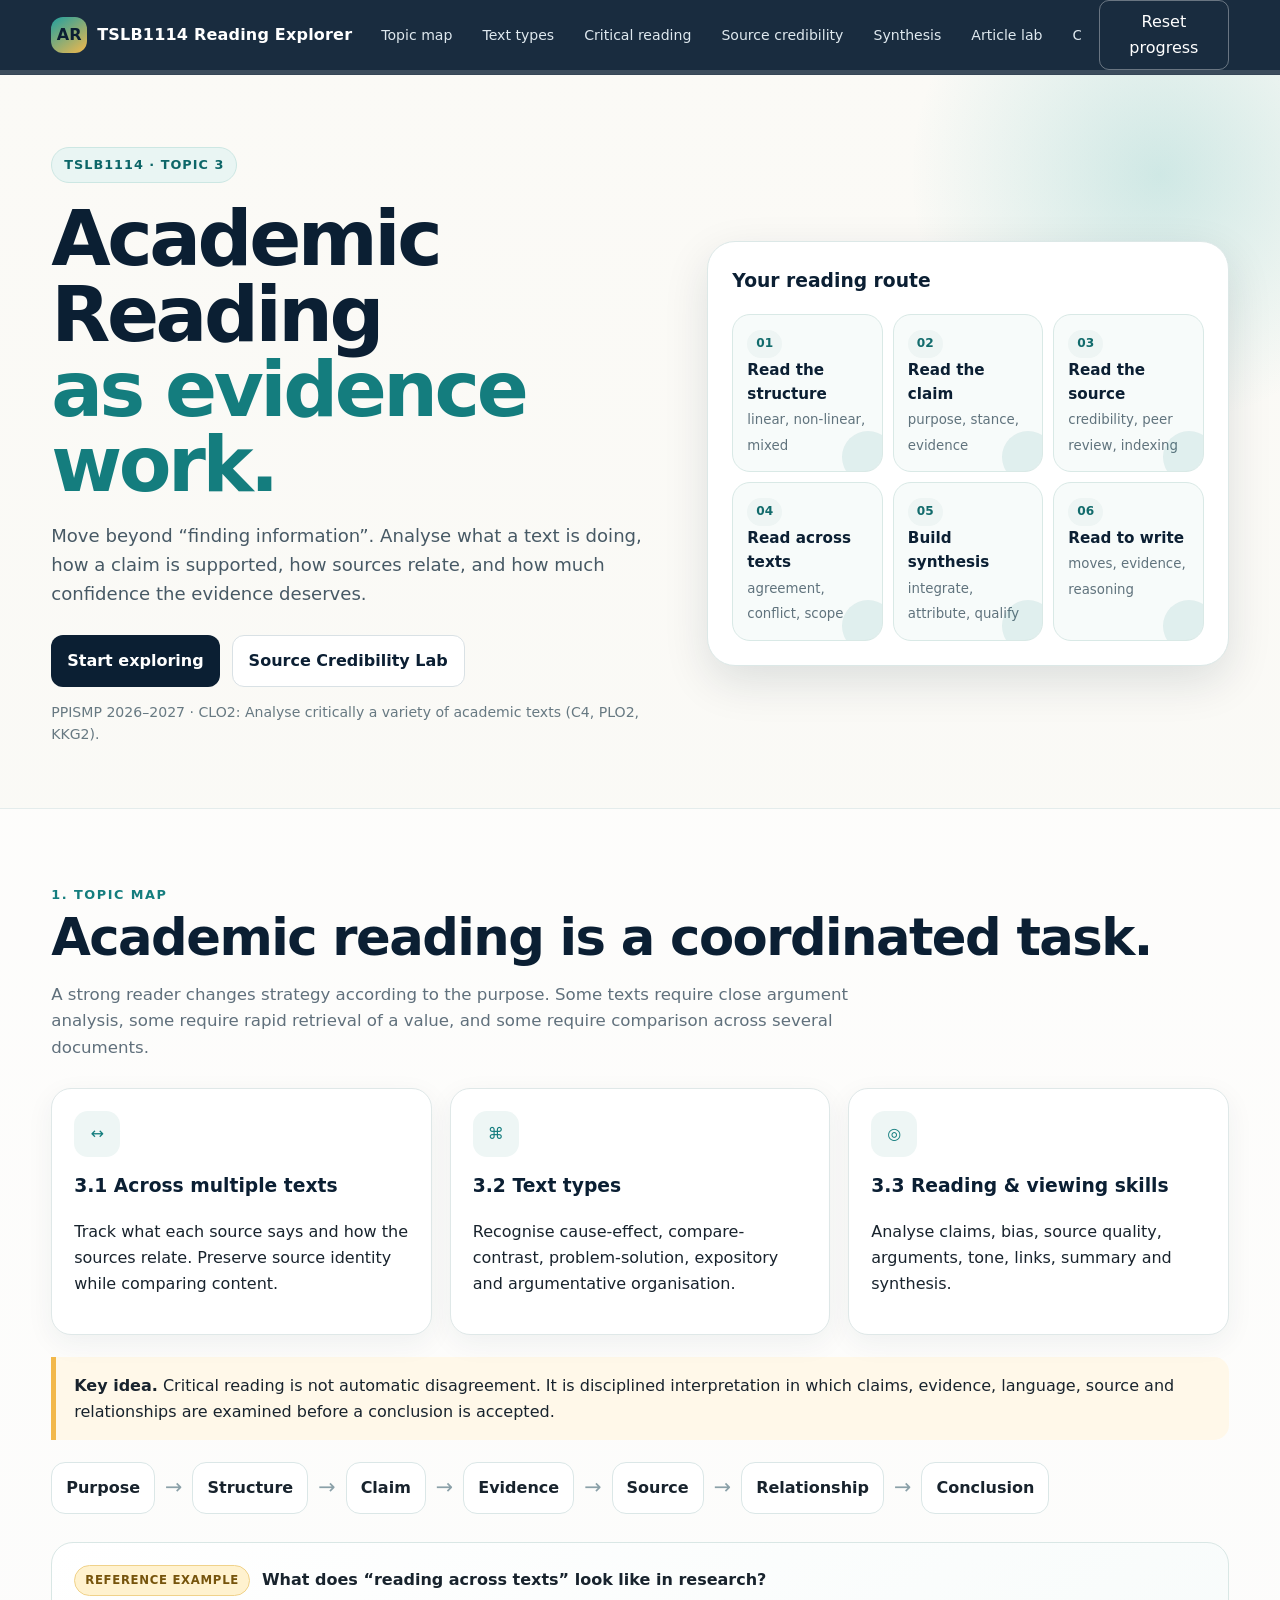
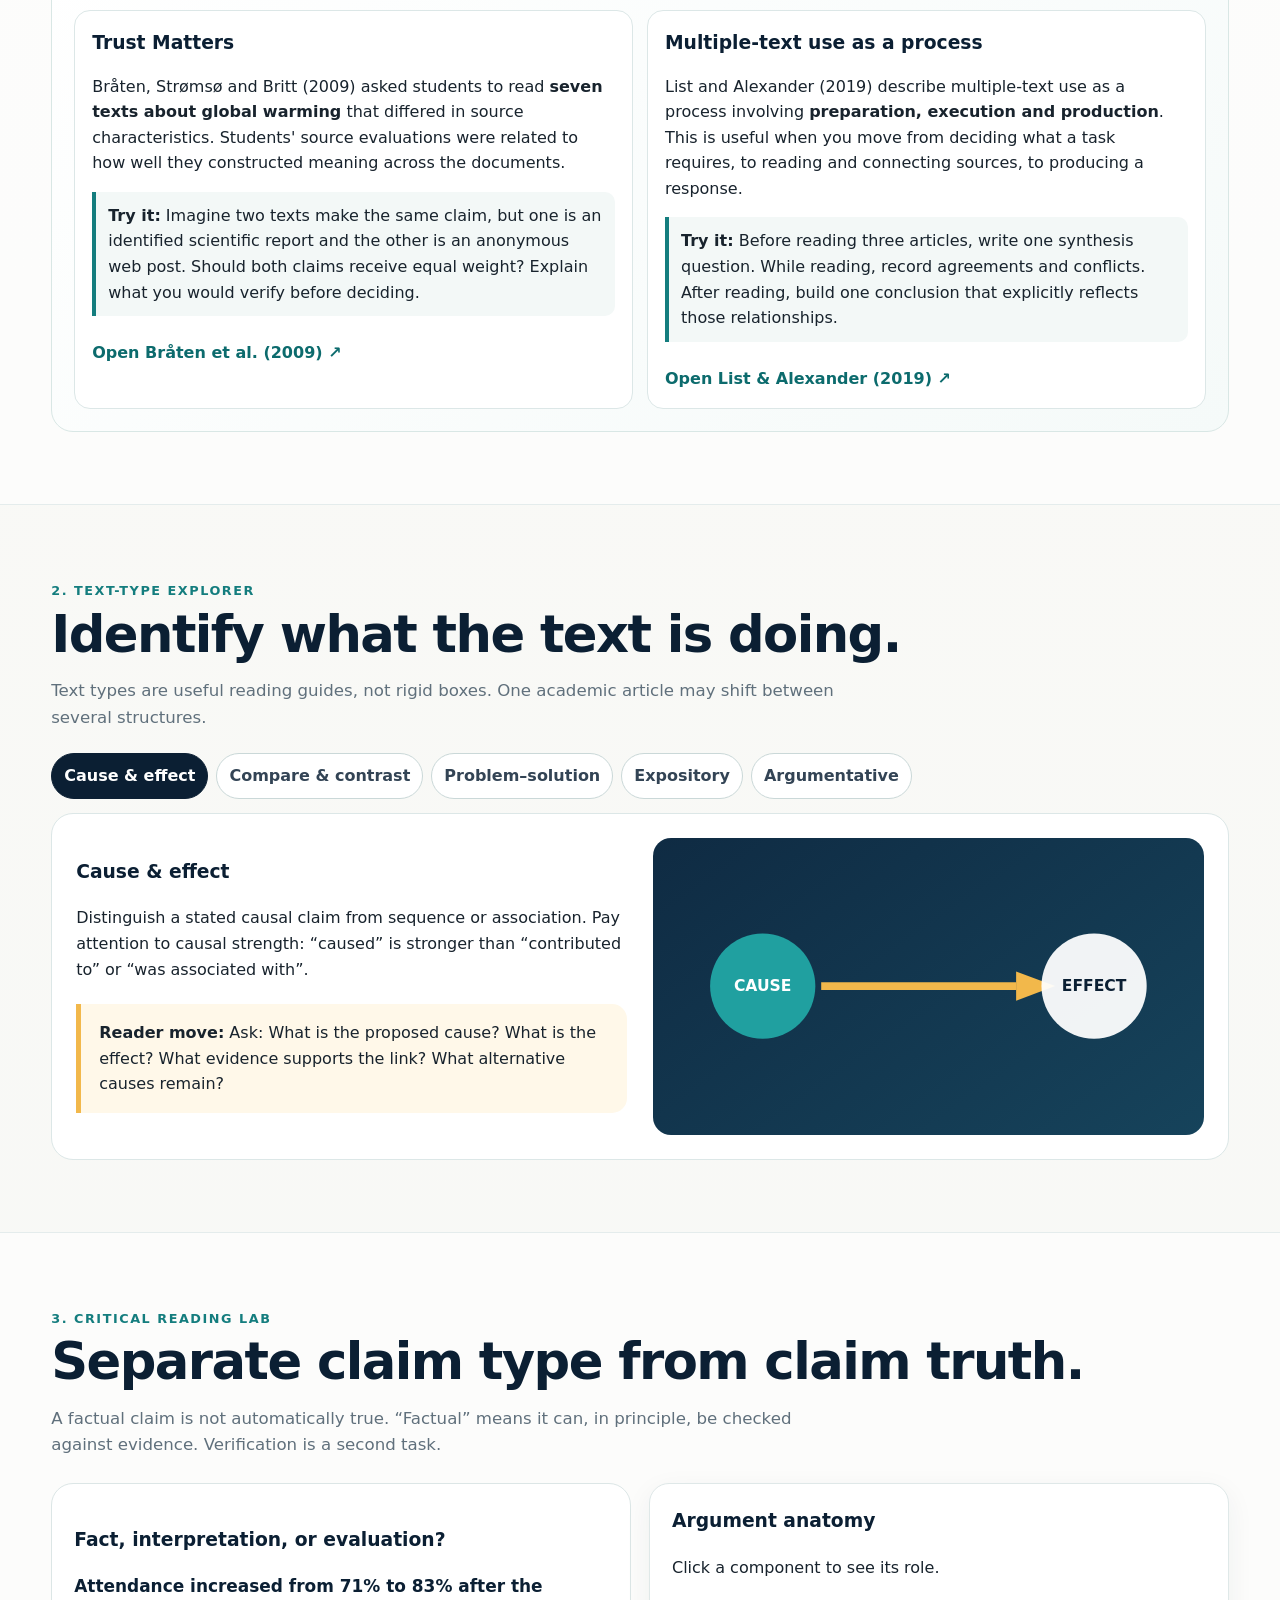
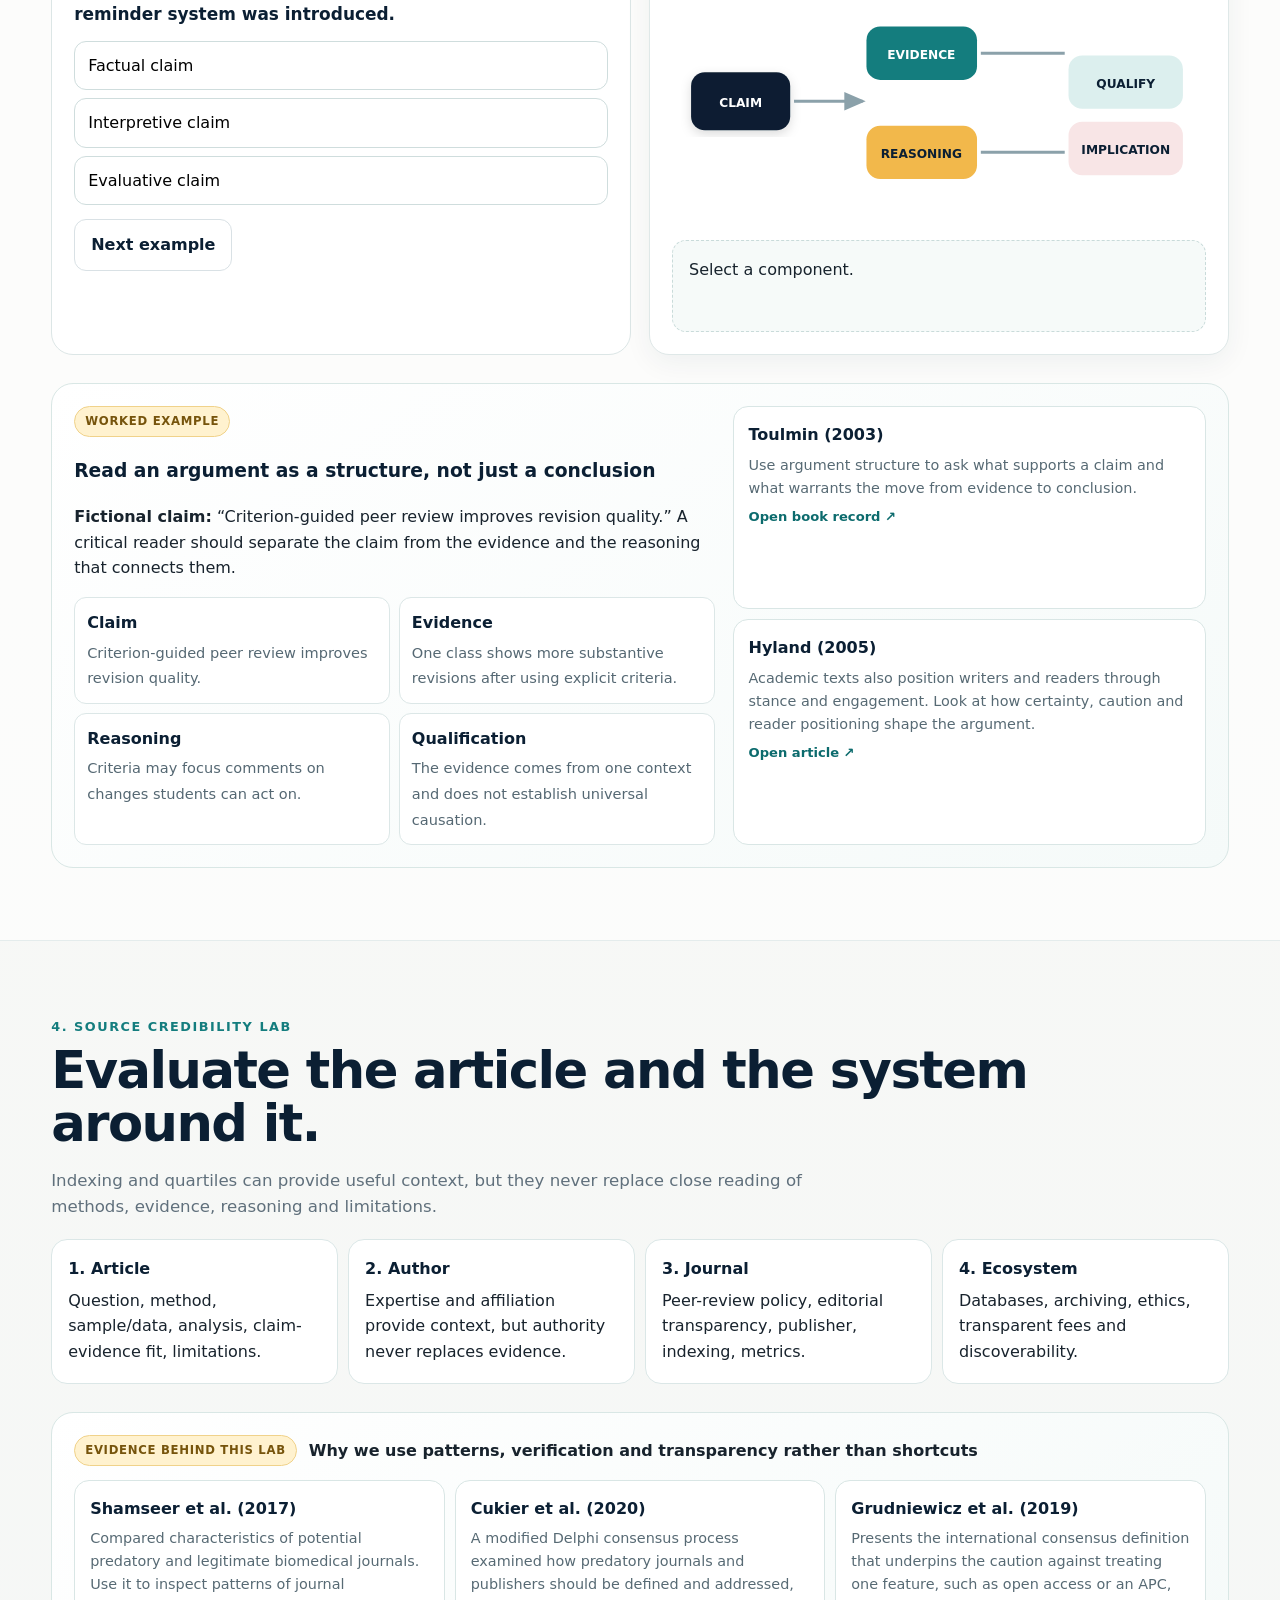
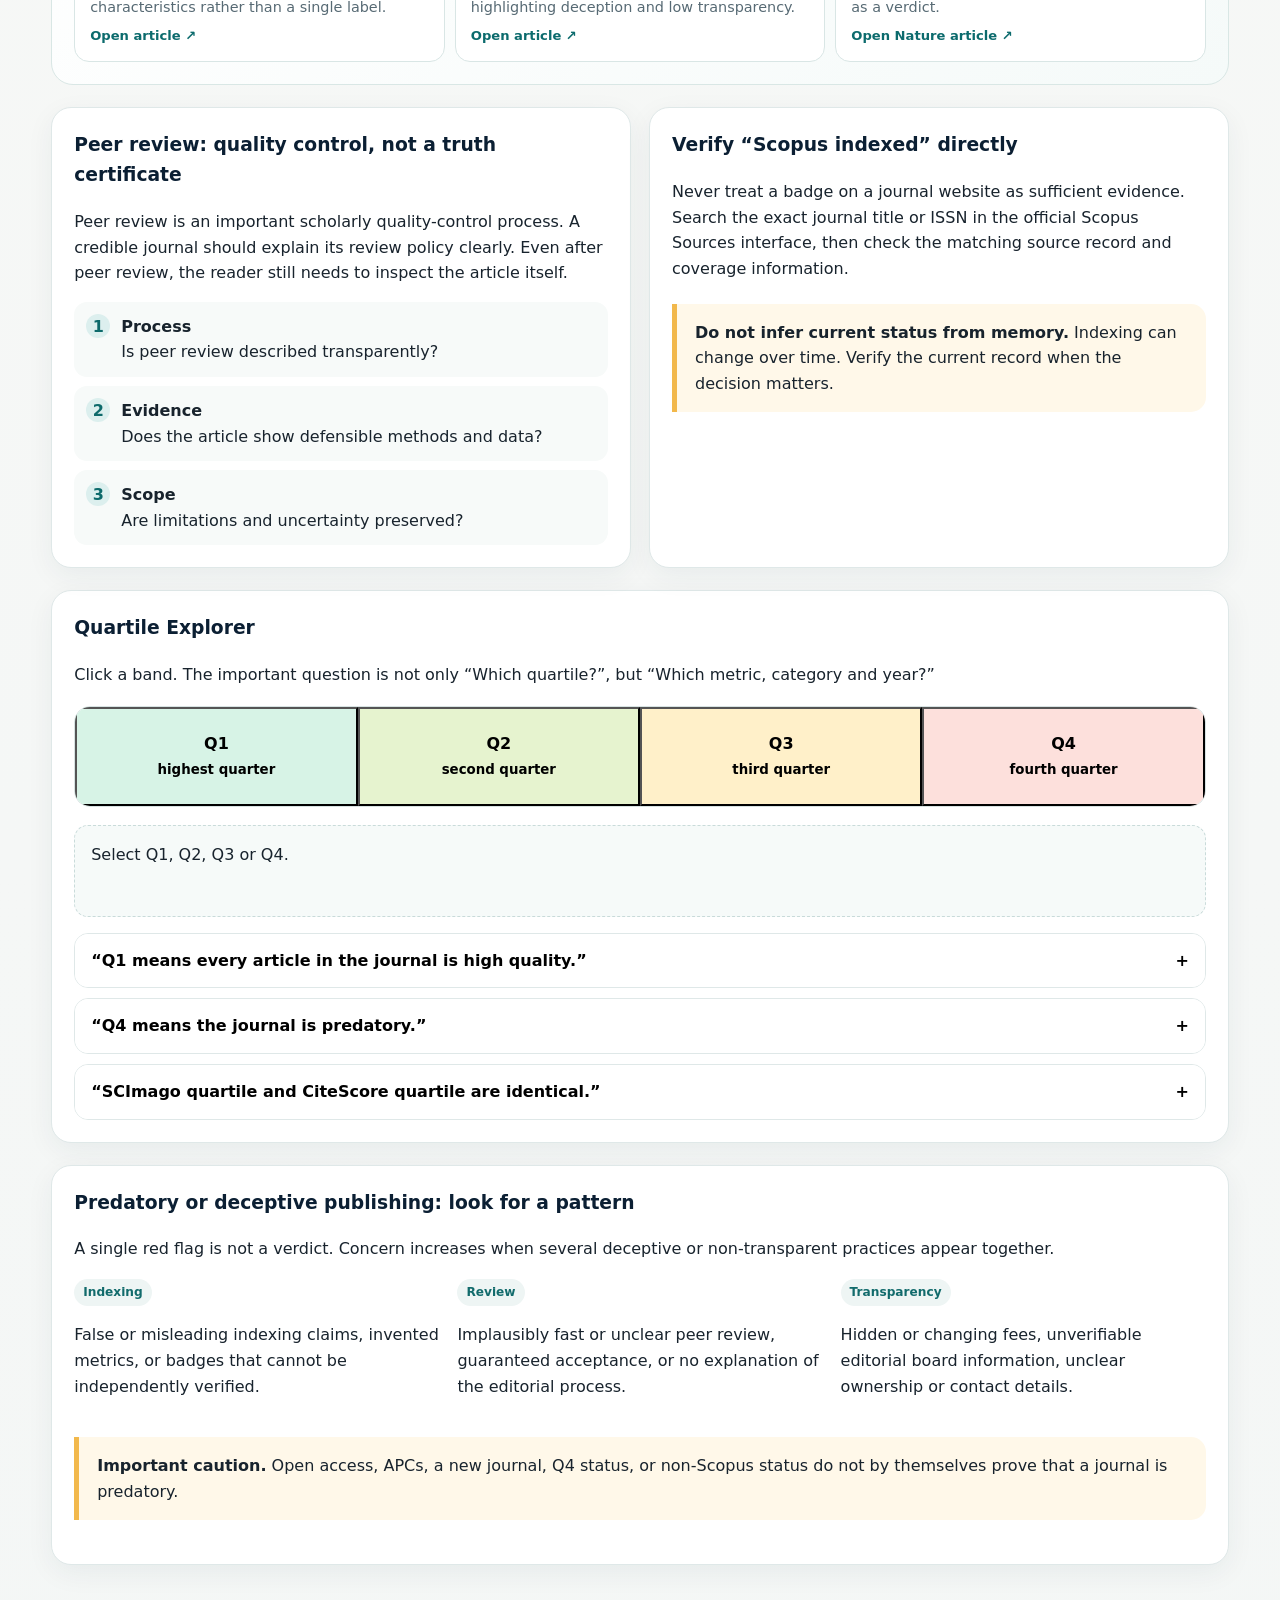
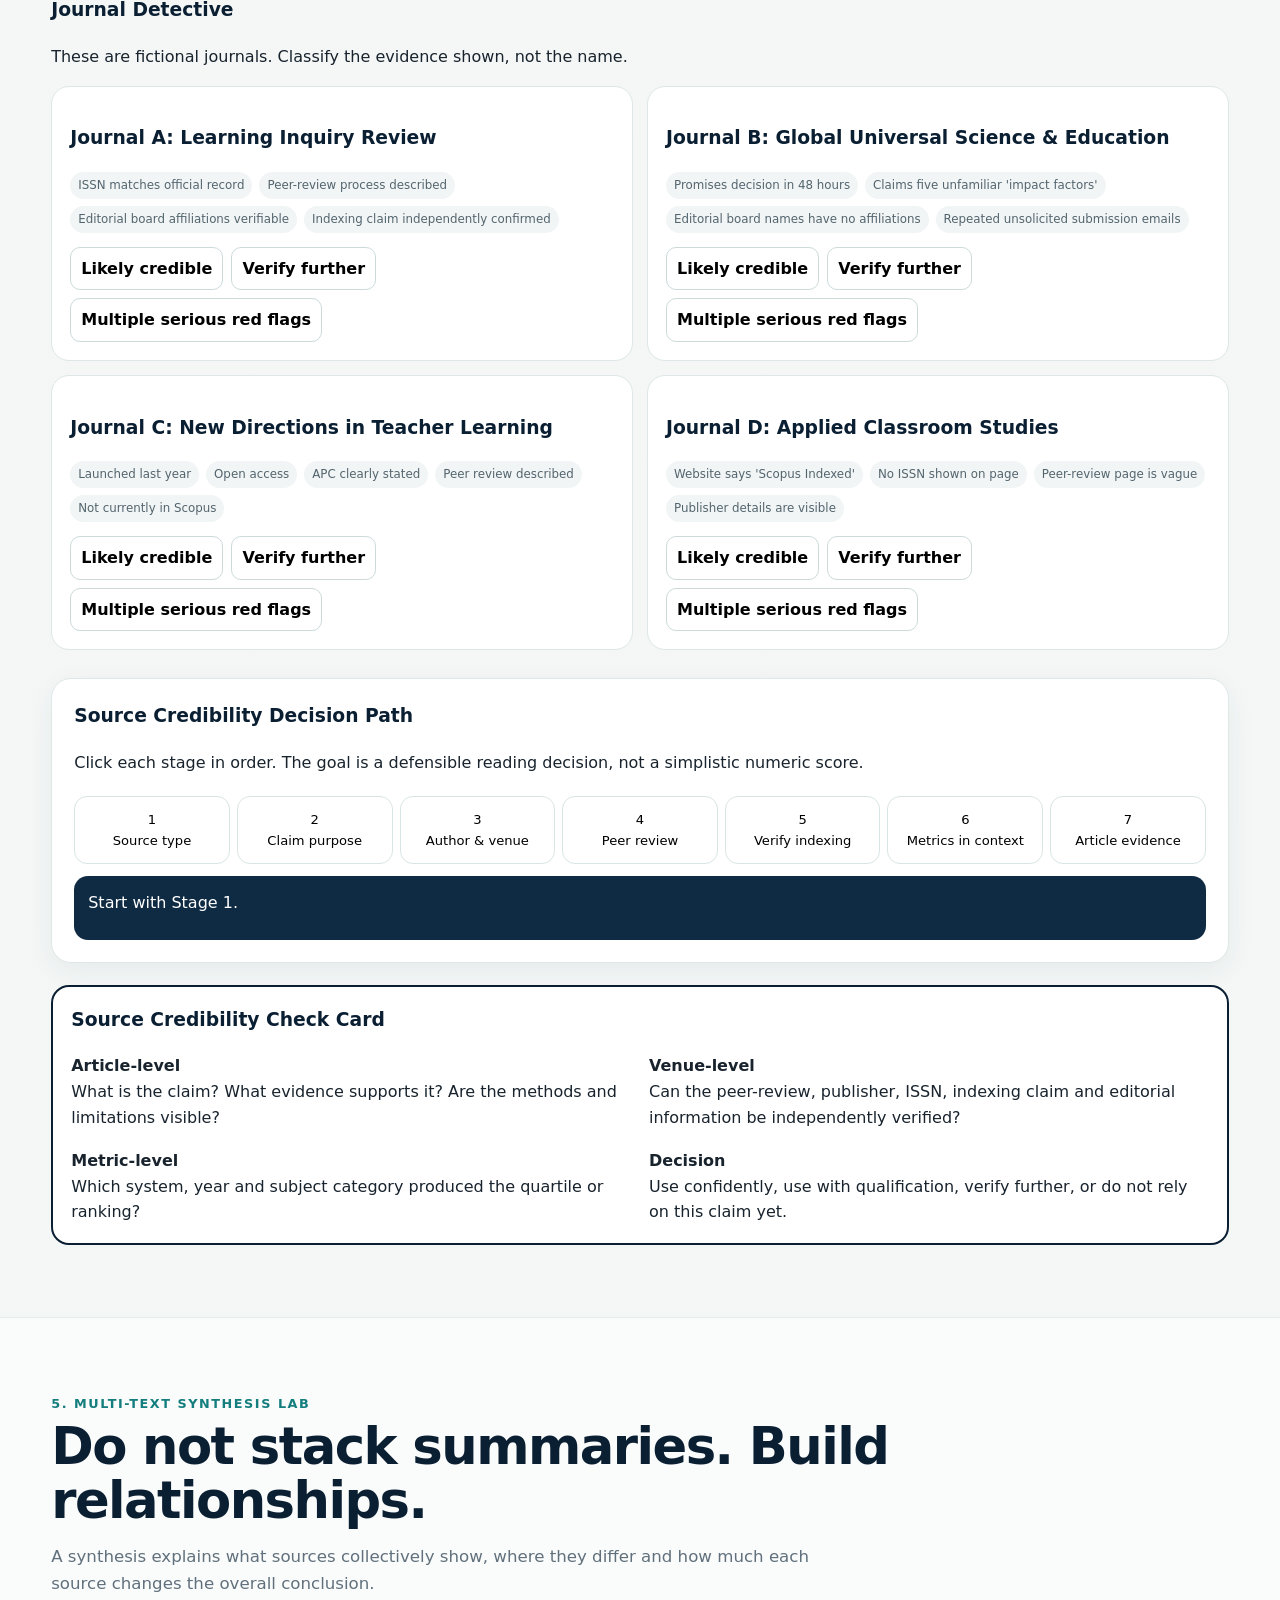
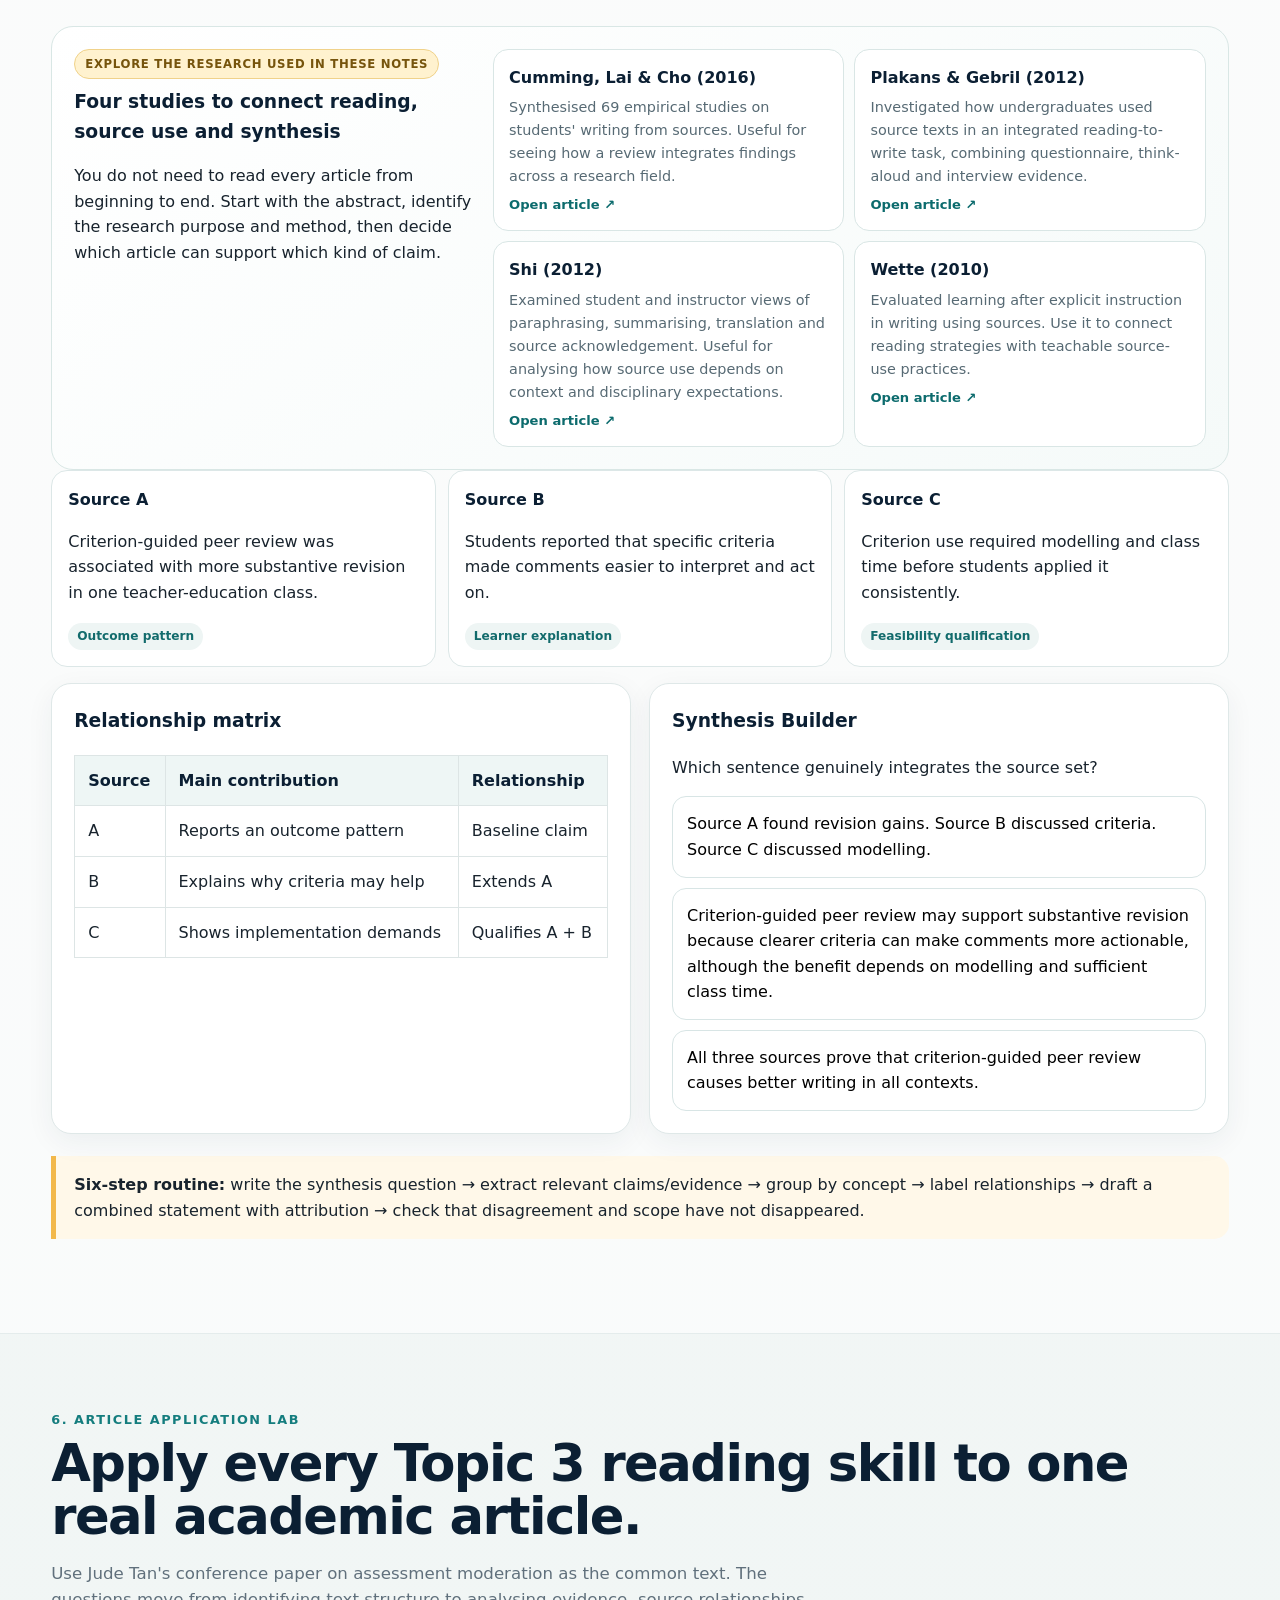
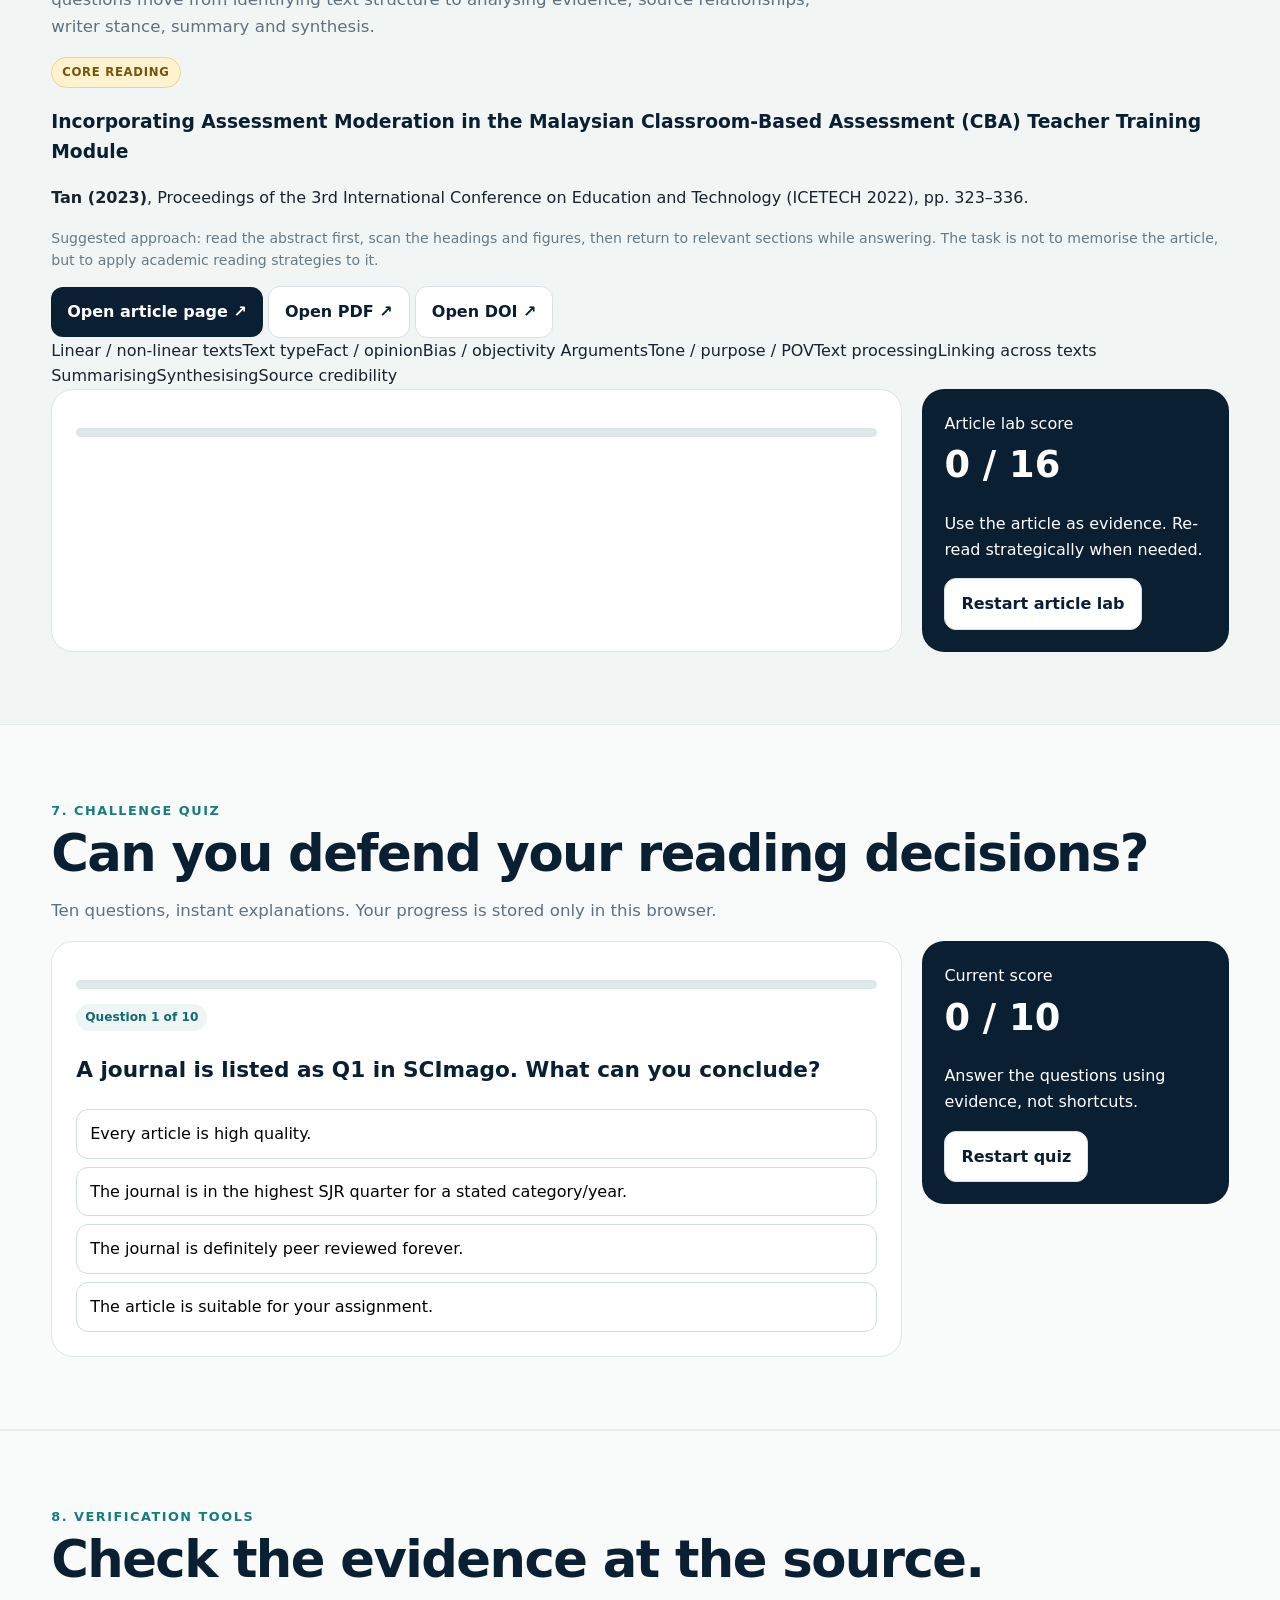
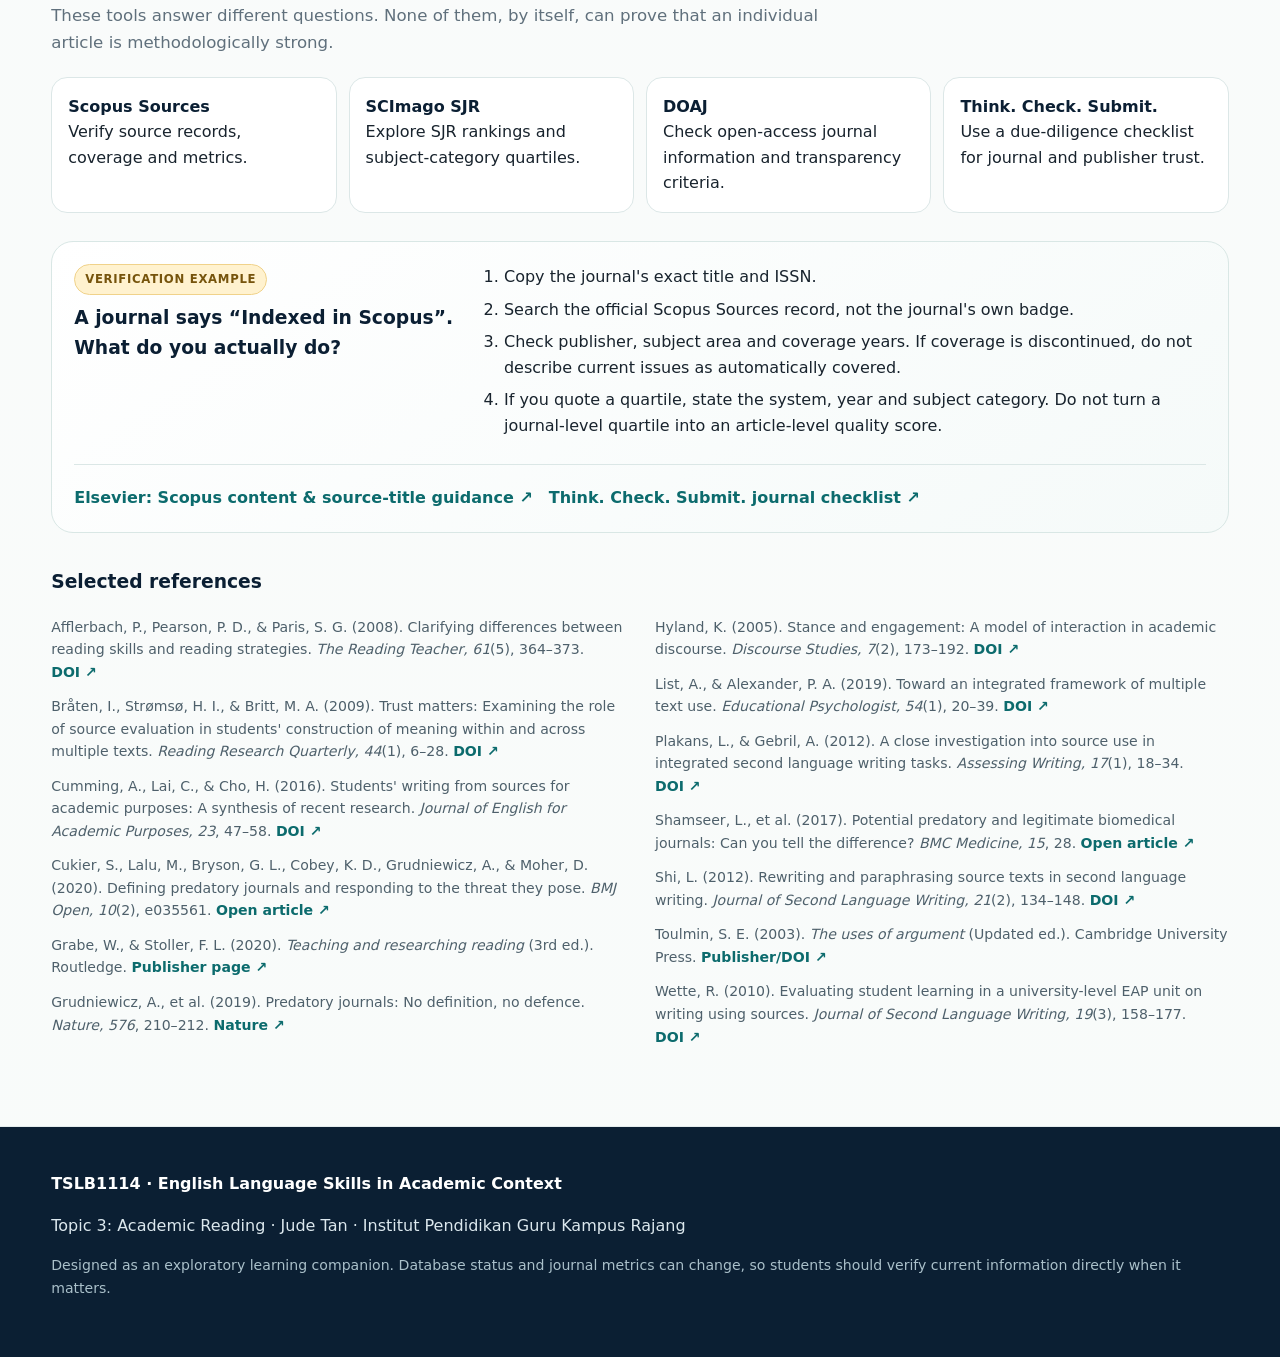
==== commit 44b83aea: "Add article-based Topic 3 application lab" ====
--- a/index.html
+++ b/index.html
@@ -14,7 +14,7 @@
     <a class="brand" href="#home"><span class="brandmark">AR</span>TSLB1114 Reading Explorer</a>
     <nav class="navlinks" aria-label="Main navigation">
       <a href="#map">Topic map</a><a href="#texts">Text types</a><a href="#critical">Critical reading</a>
-      <a href="#credibility">Source credibility</a><a href="#synthesis">Synthesis</a><a href="#challenge">Challenge</a>
+      <a href="#credibility">Source credibility</a><a href="#synthesis">Synthesis</a><a href="#article-lab">Article lab</a><a href="#challenge">Challenge</a>
     </nav>
     <button class="reset" id="resetProgress">Reset progress</button>
   </div>
@@ -315,9 +315,49 @@
  </div>
 </section>
 
-<section class="section" id="challenge">
- <div class="wrap">
-  <span class="kicker">6. Challenge quiz</span>
+<section class="section" id="article-lab">
+ <div class="wrap">
+  <span class="kicker">6. Article application lab</span>
+  <h2>Apply every Topic 3 reading skill to one real academic article.</h2>
+  <p class="section-intro">Use Jude Tan's conference paper on assessment moderation as the common text. The questions move from identifying text structure to analysing evidence, source relationships, writer stance, summary and synthesis.</p>
+
+  <div class="article-source-card">
+   <div>
+    <span class="example-badge">Core reading</span>
+    <h3>Incorporating Assessment Moderation in the Malaysian Classroom-Based Assessment (CBA) Teacher Training Module</h3>
+    <p><b>Tan (2023)</b>, Proceedings of the 3rd International Conference on Education and Technology (ICETECH 2022), pp. 323–336.</p>
+    <p class="note">Suggested approach: read the abstract first, scan the headings and figures, then return to relevant sections while answering. The task is not to memorise the article, but to apply academic reading strategies to it.</p>
+   </div>
+   <div class="article-source-actions">
+    <a class="btn primary" target="_blank" rel="noopener" href="https://www.atlantis-press.com/proceedings/icetech-22/125989122">Open article page ↗</a>
+    <a class="btn secondary" target="_blank" rel="noopener" href="https://www.atlantis-press.com/article/125989122.pdf">Open PDF ↗</a>
+    <a class="btn secondary" target="_blank" rel="noopener" href="https://doi.org/10.2991/978-2-38476-056-5_35">Open DOI ↗</a>
+   </div>
+  </div>
+
+  <div class="skill-map">
+   <span>Linear / non-linear texts</span><span>Text type</span><span>Fact / opinion</span><span>Bias / objectivity</span>
+   <span>Arguments</span><span>Tone / purpose / POV</span><span>Text processing</span><span>Linking across texts</span>
+   <span>Summarising</span><span>Synthesising</span><span>Source credibility</span>
+  </div>
+
+  <div class="quiz-wrap article-quiz-wrap">
+   <div class="quiz-card">
+    <div class="quiz-progress"><span id="articleQuizProgress"></span></div>
+    <div id="articleQuizArea"></div>
+   </div>
+   <aside class="score-card article-score-card">
+    <span>Article lab score</span><strong id="articleScore">0 / 16</strong>
+    <p id="articleScoreMsg">Use the article as evidence. Re-read strategically when needed.</p>
+    <button class="btn secondary" id="restartArticleQuiz">Restart article lab</button>
+   </aside>
+  </div>
+ </div>
+</section>
+
+<section class="section alt" id="challenge">
+ <div class="wrap">
+  <span class="kicker">7. Challenge quiz</span>
   <h2>Can you defend your reading decisions?</h2>
   <p class="section-intro">Ten questions, instant explanations. Your progress is stored only in this browser.</p>
   <div class="quiz-wrap">
@@ -336,7 +376,7 @@
 
 <section class="section alt" id="resources">
  <div class="wrap">
-  <span class="kicker">7. Verification tools</span>
+  <span class="kicker">8. Verification tools</span>
   <h2>Check the evidence at the source.</h2>
   <p class="section-intro">These tools answer different questions. None of them, by itself, can prove that an individual article is methodologically strong.</p>
   <div class="resource-grid">
--- a/styles.css
+++ b/styles.css
@@ -155,3 +155,44 @@
  .section{padding:28px 0}
  .printcard{page-break-inside:avoid}
 }
+
+/* Reference-linked examples */
+.example-strip,.reference-lab,.evidence-rail,.linked-reading,.verification-example{margin-top:28px}
+.example-strip,.reference-lab,.evidence-rail,.linked-reading,.verification-example{background:linear-gradient(145deg,#ffffff,#f5faf9);border:1px solid #d9e7e5;border-radius:22px;padding:22px}
+.example-head,.rail-title{display:flex;align-items:center;gap:12px;flex-wrap:wrap;margin-bottom:14px}
+.example-badge{display:inline-flex;align-items:center;padding:5px 10px;border-radius:999px;background:#fff2cf;color:#76540c;border:1px solid #f0d28a;font-size:.73rem;font-weight:900;letter-spacing:.06em;text-transform:uppercase}
+.example-grid{display:grid;grid-template-columns:1fr 1fr;gap:14px}
+.example-card{background:white;border:1px solid #dce7e7;border-radius:16px;padding:17px}
+.example-card h3{margin:0 0 8px}
+.example-task{background:#f3f8f7;border-left:4px solid var(--teal);padding:11px 12px;border-radius:0 10px 10px 0}
+.ref-link,.mini-links a{display:inline-flex;margin-top:8px;color:#0c6b6d;font-weight:800;text-decoration:none}
+.ref-link:hover,.mini-links a:hover{text-decoration:underline}
+.reference-lab{display:grid;grid-template-columns:1.15fr .85fr;gap:18px}
+.argument-example{display:grid;grid-template-columns:repeat(2,1fr);gap:9px;margin-top:13px}
+.argument-example div{background:white;border:1px solid #dce7e7;border-radius:12px;padding:12px}
+.argument-example b{display:block;color:var(--navy);margin-bottom:4px}
+.argument-example span{font-size:.91rem;color:#556873}
+.reference-notes{display:grid;gap:10px}
+.reference-note,.rail-grid a,.linked-reading-grid a{display:flex;flex-direction:column;gap:6px;background:white;border:1px solid #d9e6e5;border-radius:15px;padding:15px;text-decoration:none;transition:.18s ease}
+.reference-note:hover,.rail-grid a:hover,.linked-reading-grid a:hover{border-color:#8bbdb9;transform:translateY(-1px)}
+.reference-note b,.rail-grid b,.linked-reading-grid b{color:var(--navy)}
+.reference-note span,.rail-grid span,.linked-reading-grid span{font-size:.9rem;color:#576a74}
+.reference-note em,.rail-grid em,.linked-reading-grid em{font-size:.82rem;color:#0c6b6d;font-style:normal;font-weight:800}
+.rail-grid{display:grid;grid-template-columns:repeat(3,1fr);gap:10px}
+.linked-reading{display:grid;grid-template-columns:.72fr 1.28fr;gap:18px;align-items:start}
+.linked-reading-copy h3{margin:.5rem 0}
+.linked-reading-grid{display:grid;grid-template-columns:1fr 1fr;gap:10px}
+.verification-example{display:grid;grid-template-columns:.7fr 1.3fr;gap:18px;align-items:start}
+.verification-example h3{margin:.5rem 0 0}
+.verification-example ol{margin:0;padding-left:22px}
+.verification-example li{margin-bottom:7px}
+.mini-links{grid-column:1/-1;display:flex;gap:16px;flex-wrap:wrap;border-top:1px solid #dbe7e6;padding-top:12px}
+.ref a{color:#0c6b6d;font-weight:800;text-decoration:none;white-space:nowrap}
+.ref a:hover{text-decoration:underline}
+@media(max-width:920px){
+ .reference-lab,.linked-reading,.verification-example{grid-template-columns:1fr}
+ .rail-grid{grid-template-columns:1fr}
+}
+@media(max-width:620px){
+ .example-grid,.argument-example,.linked-reading-grid{grid-template-columns:1fr}
+}
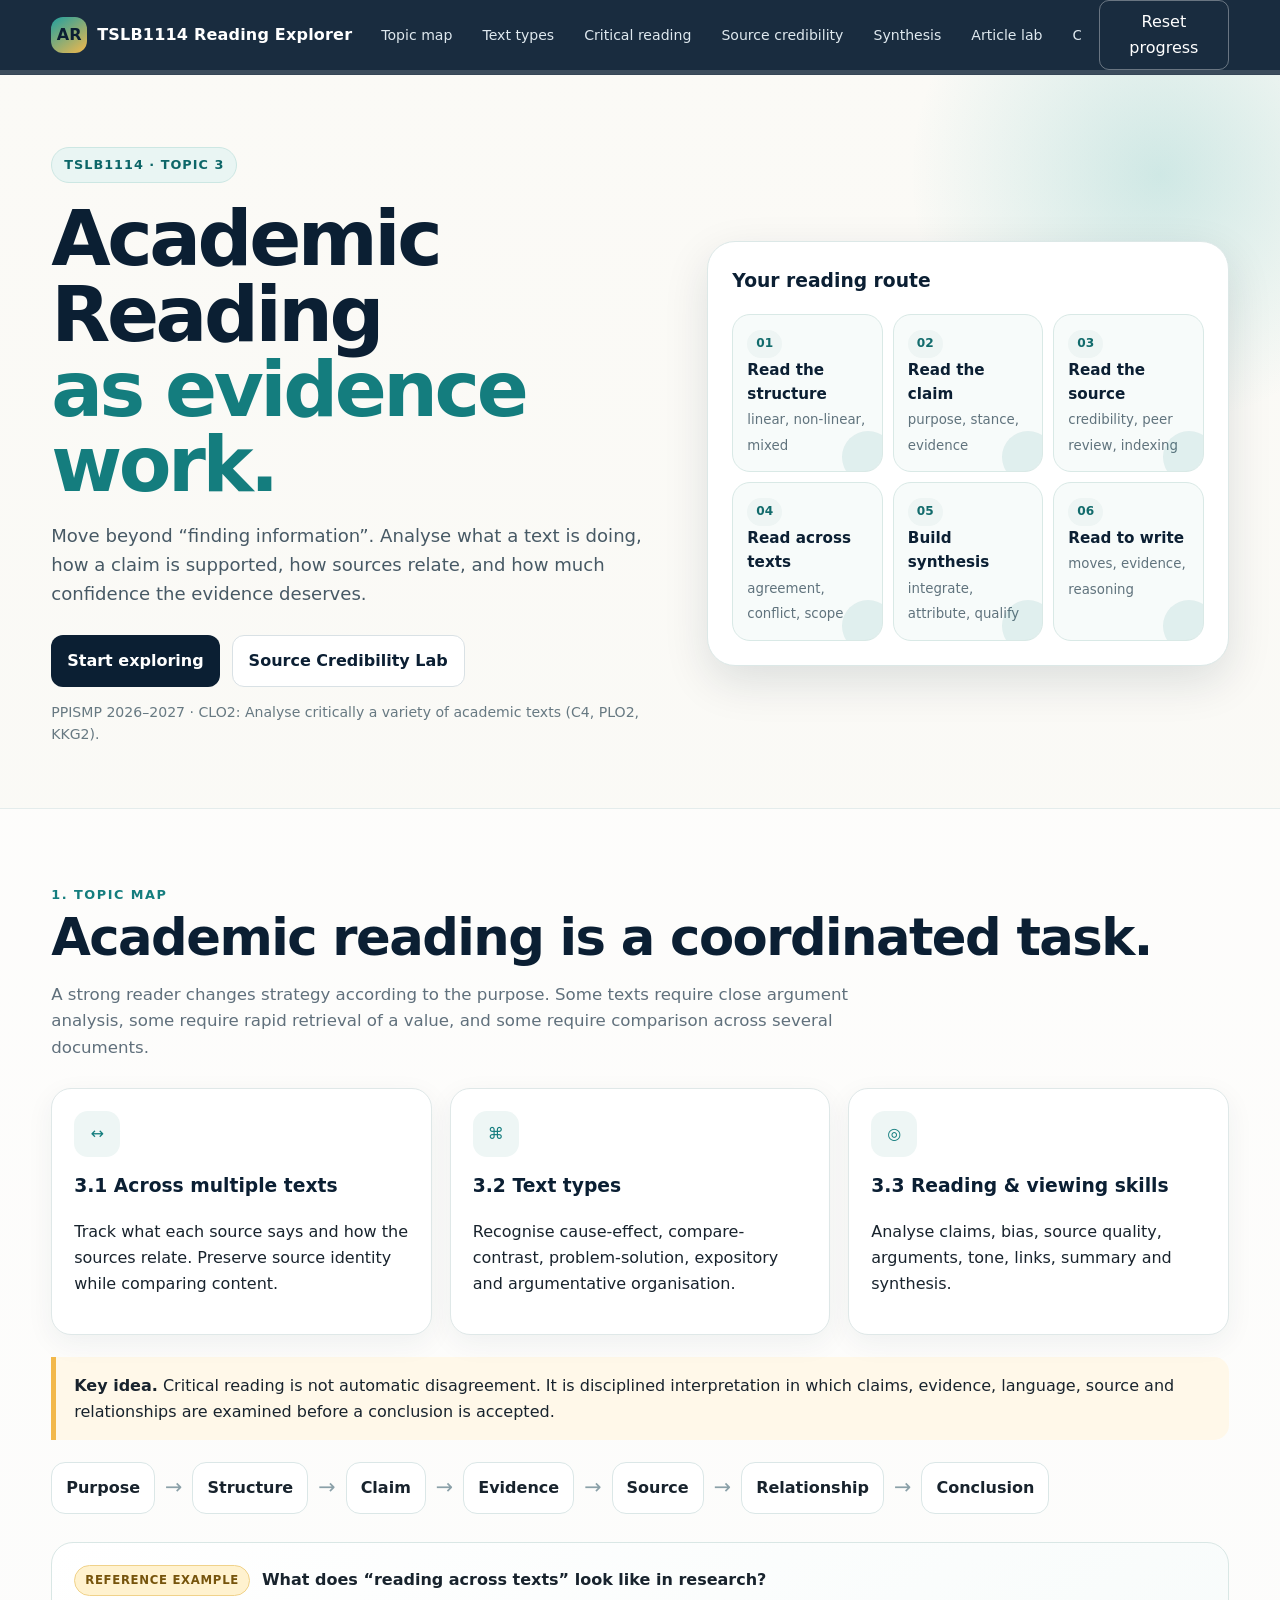
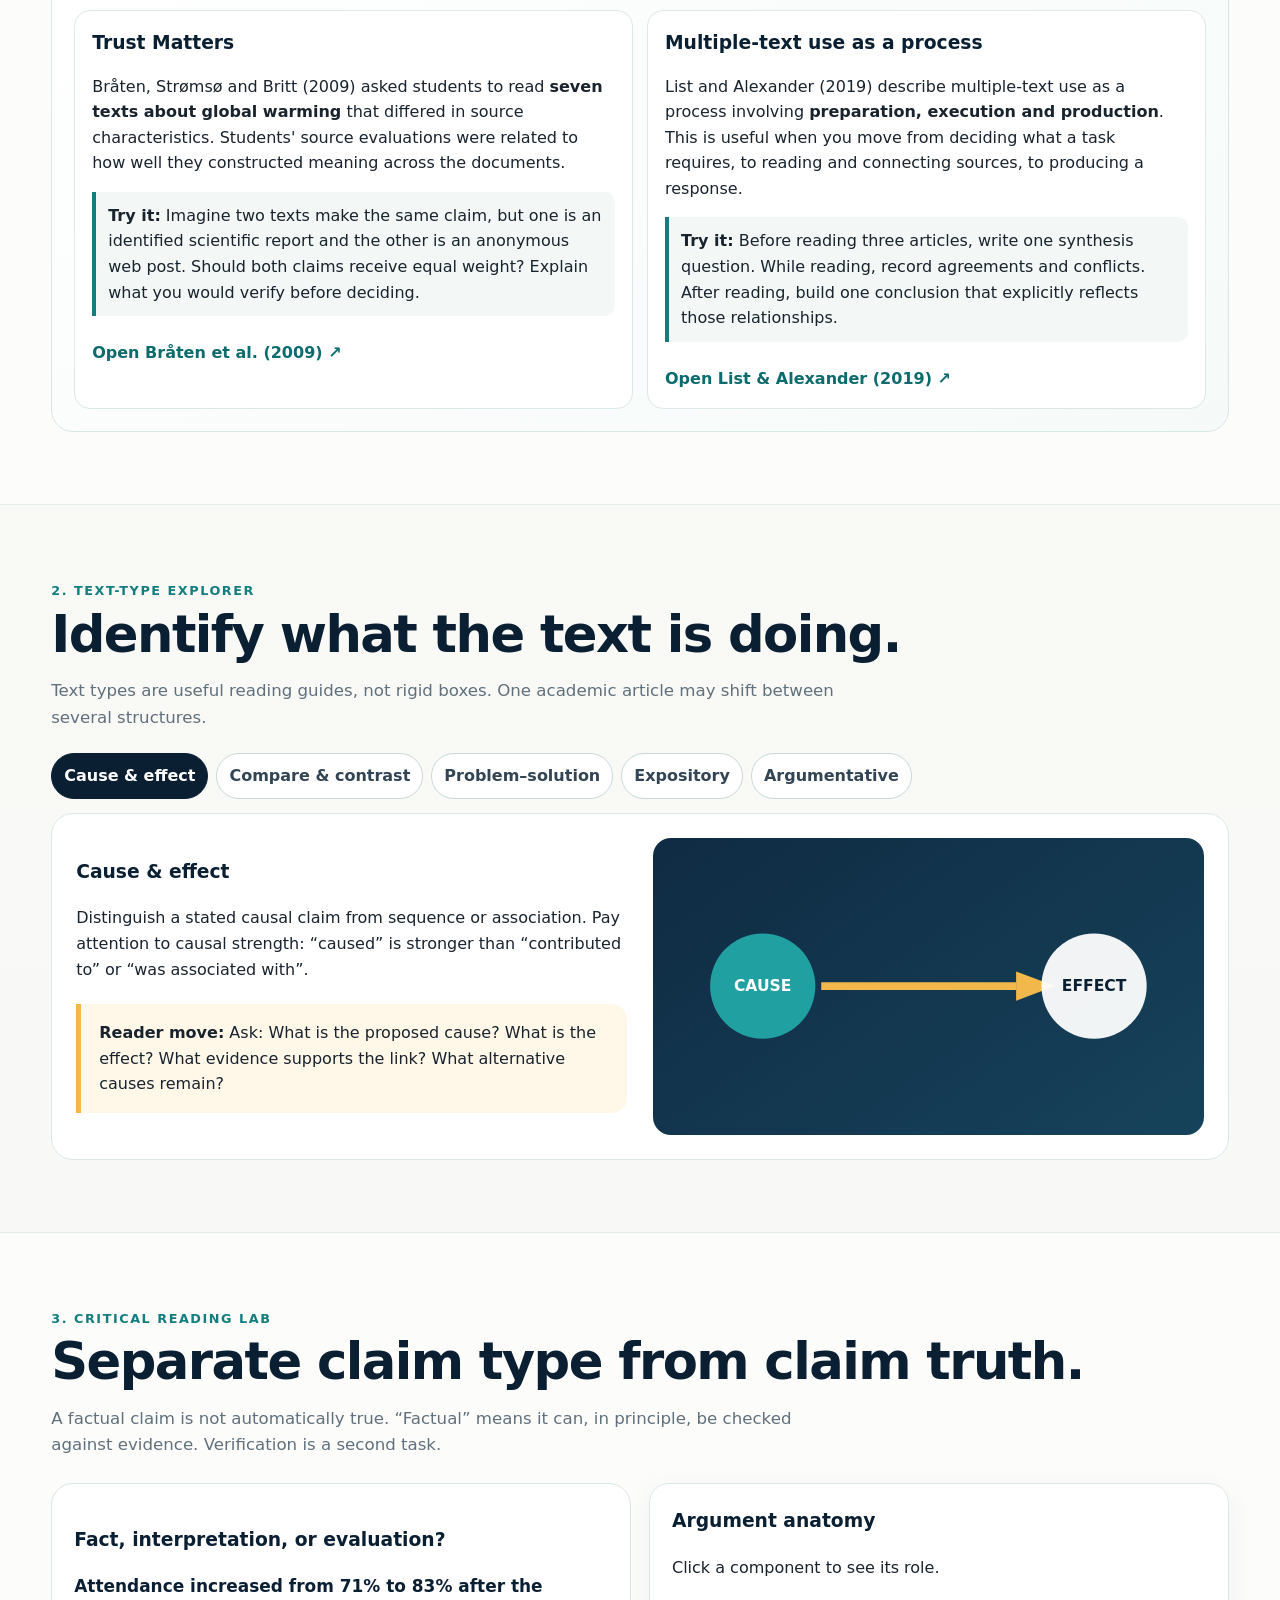
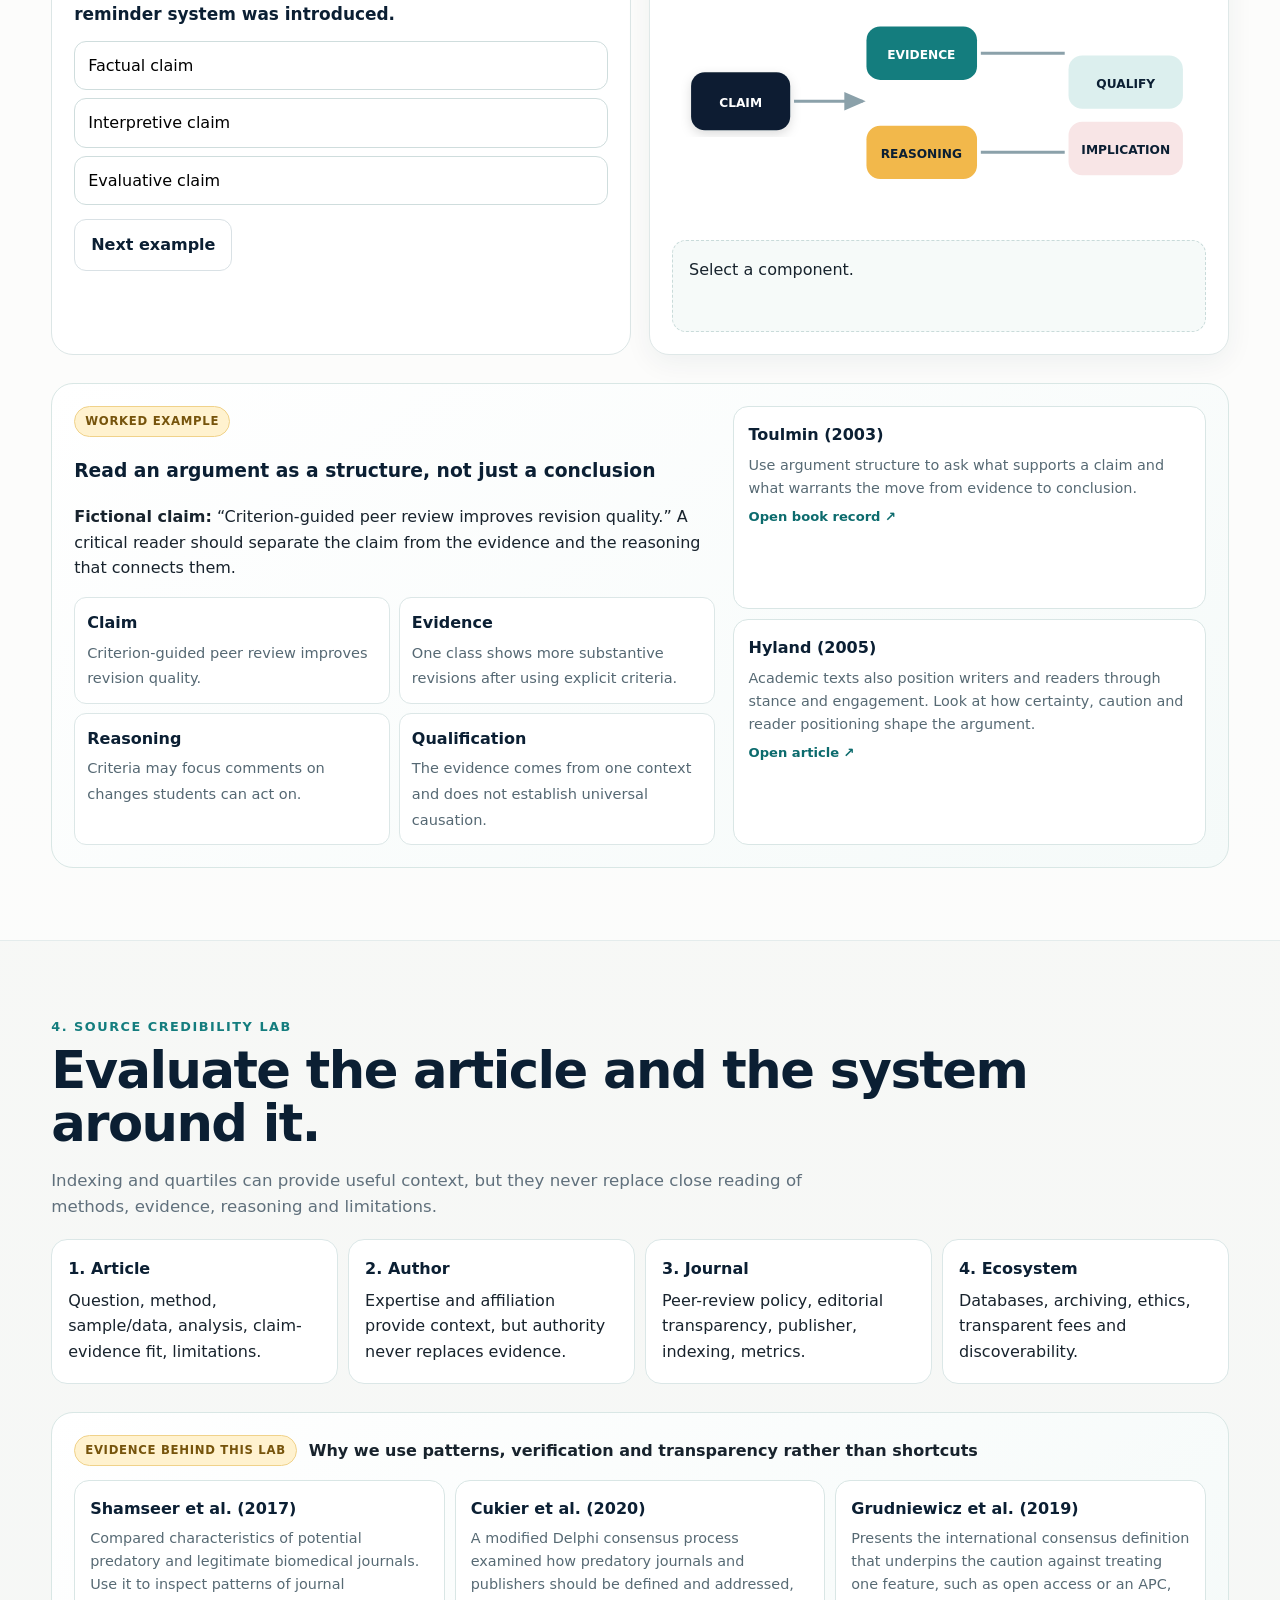
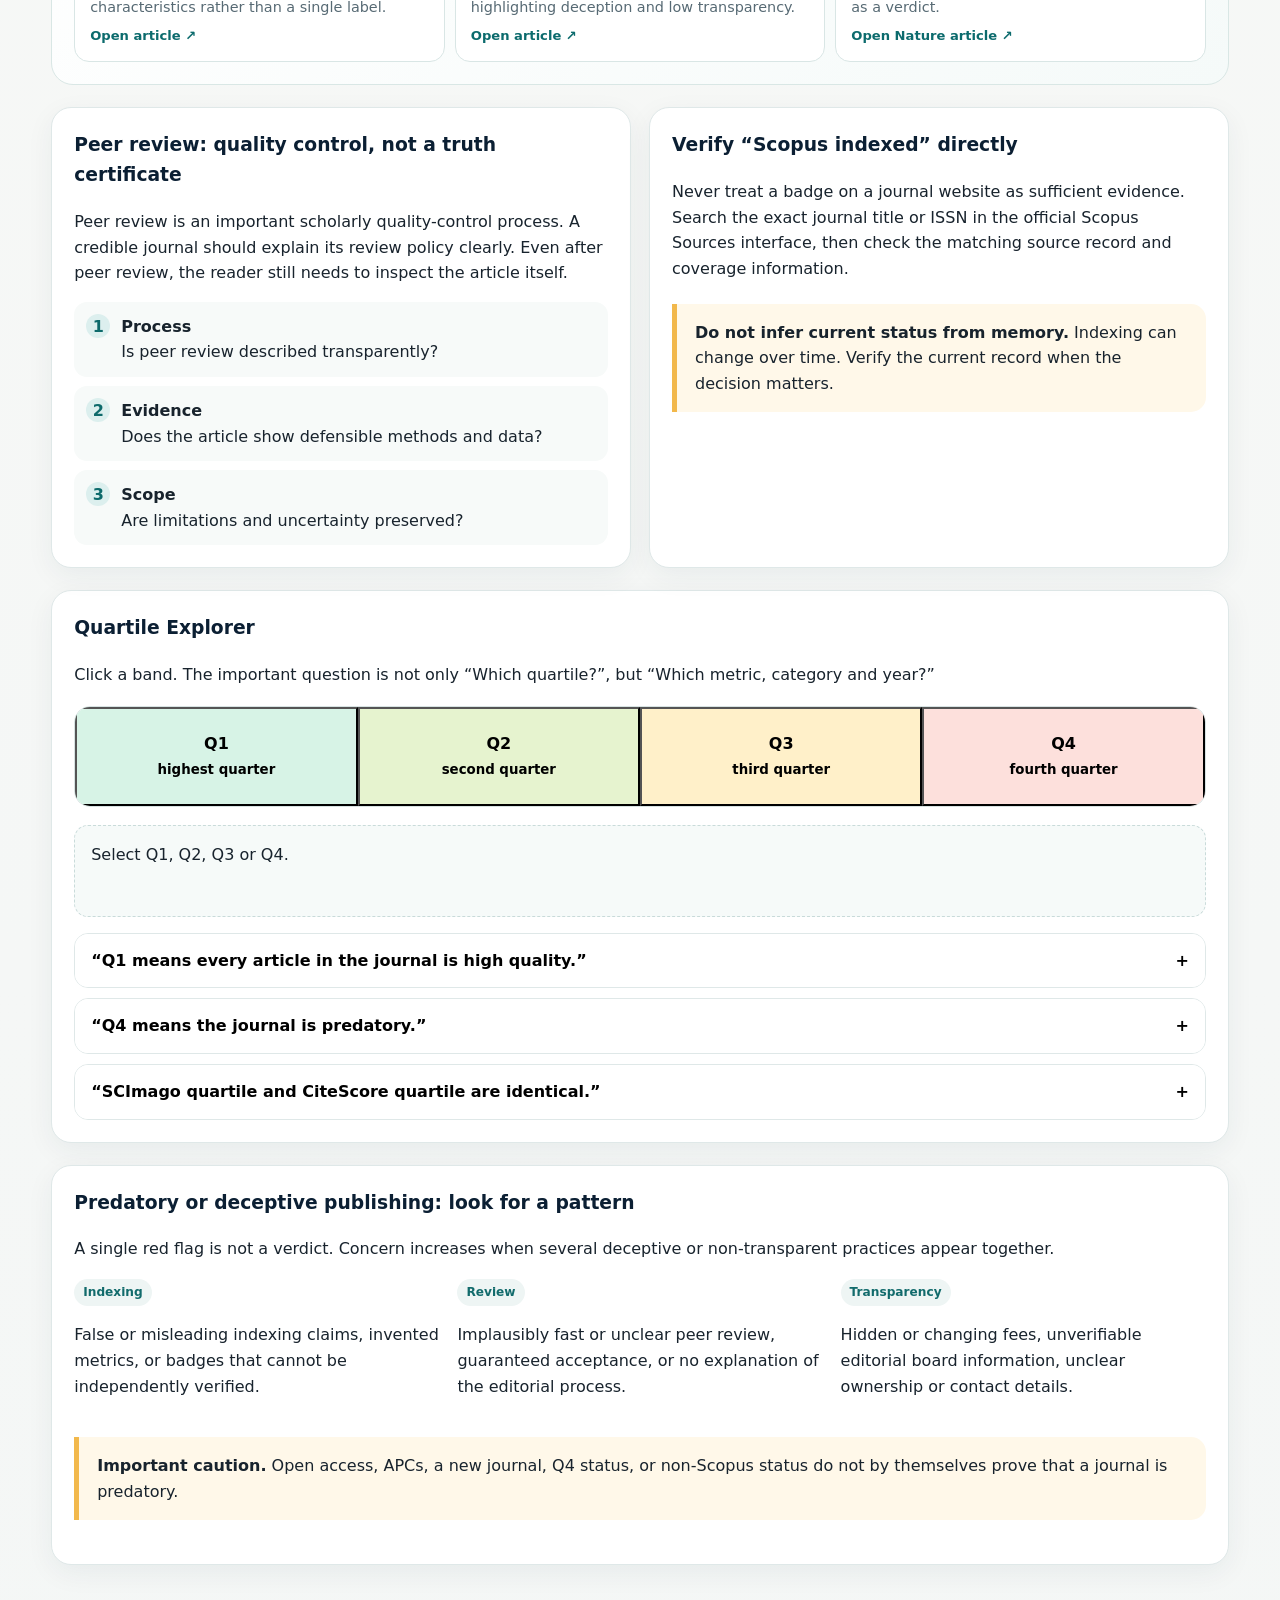
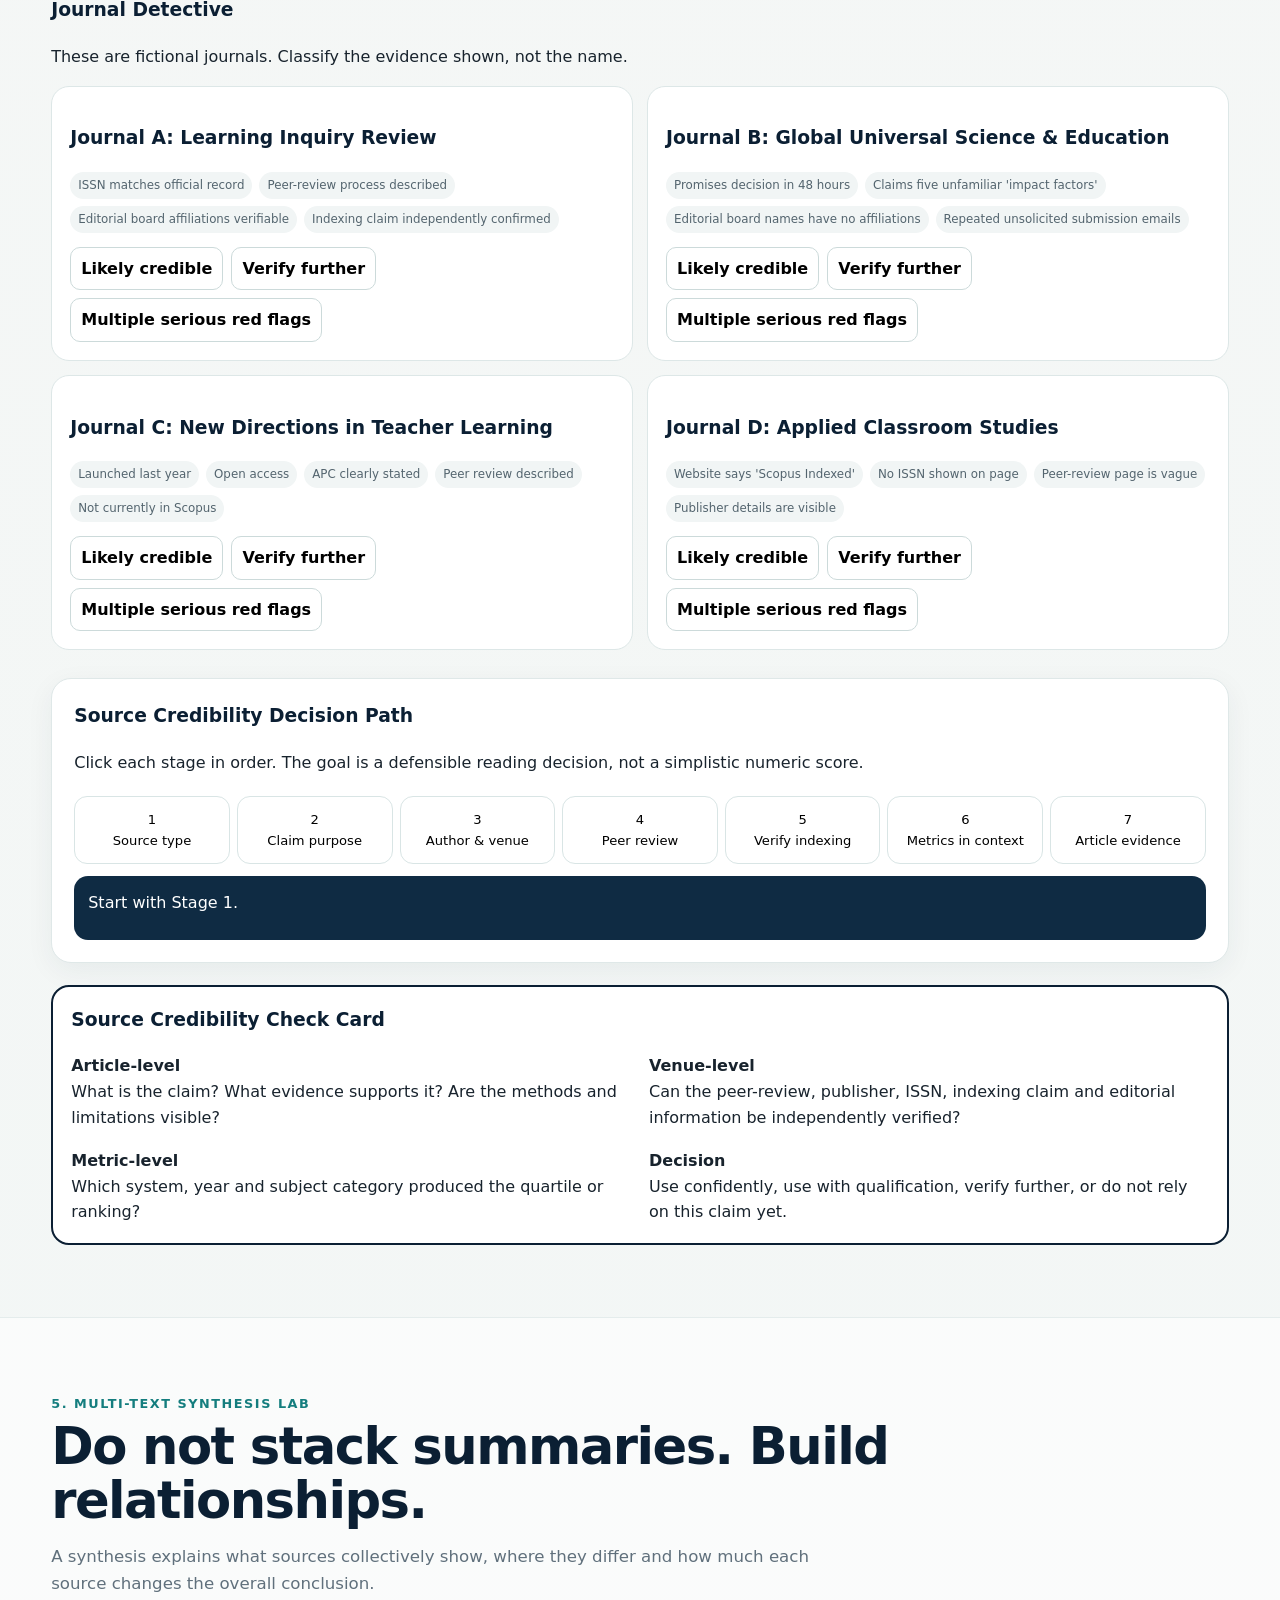
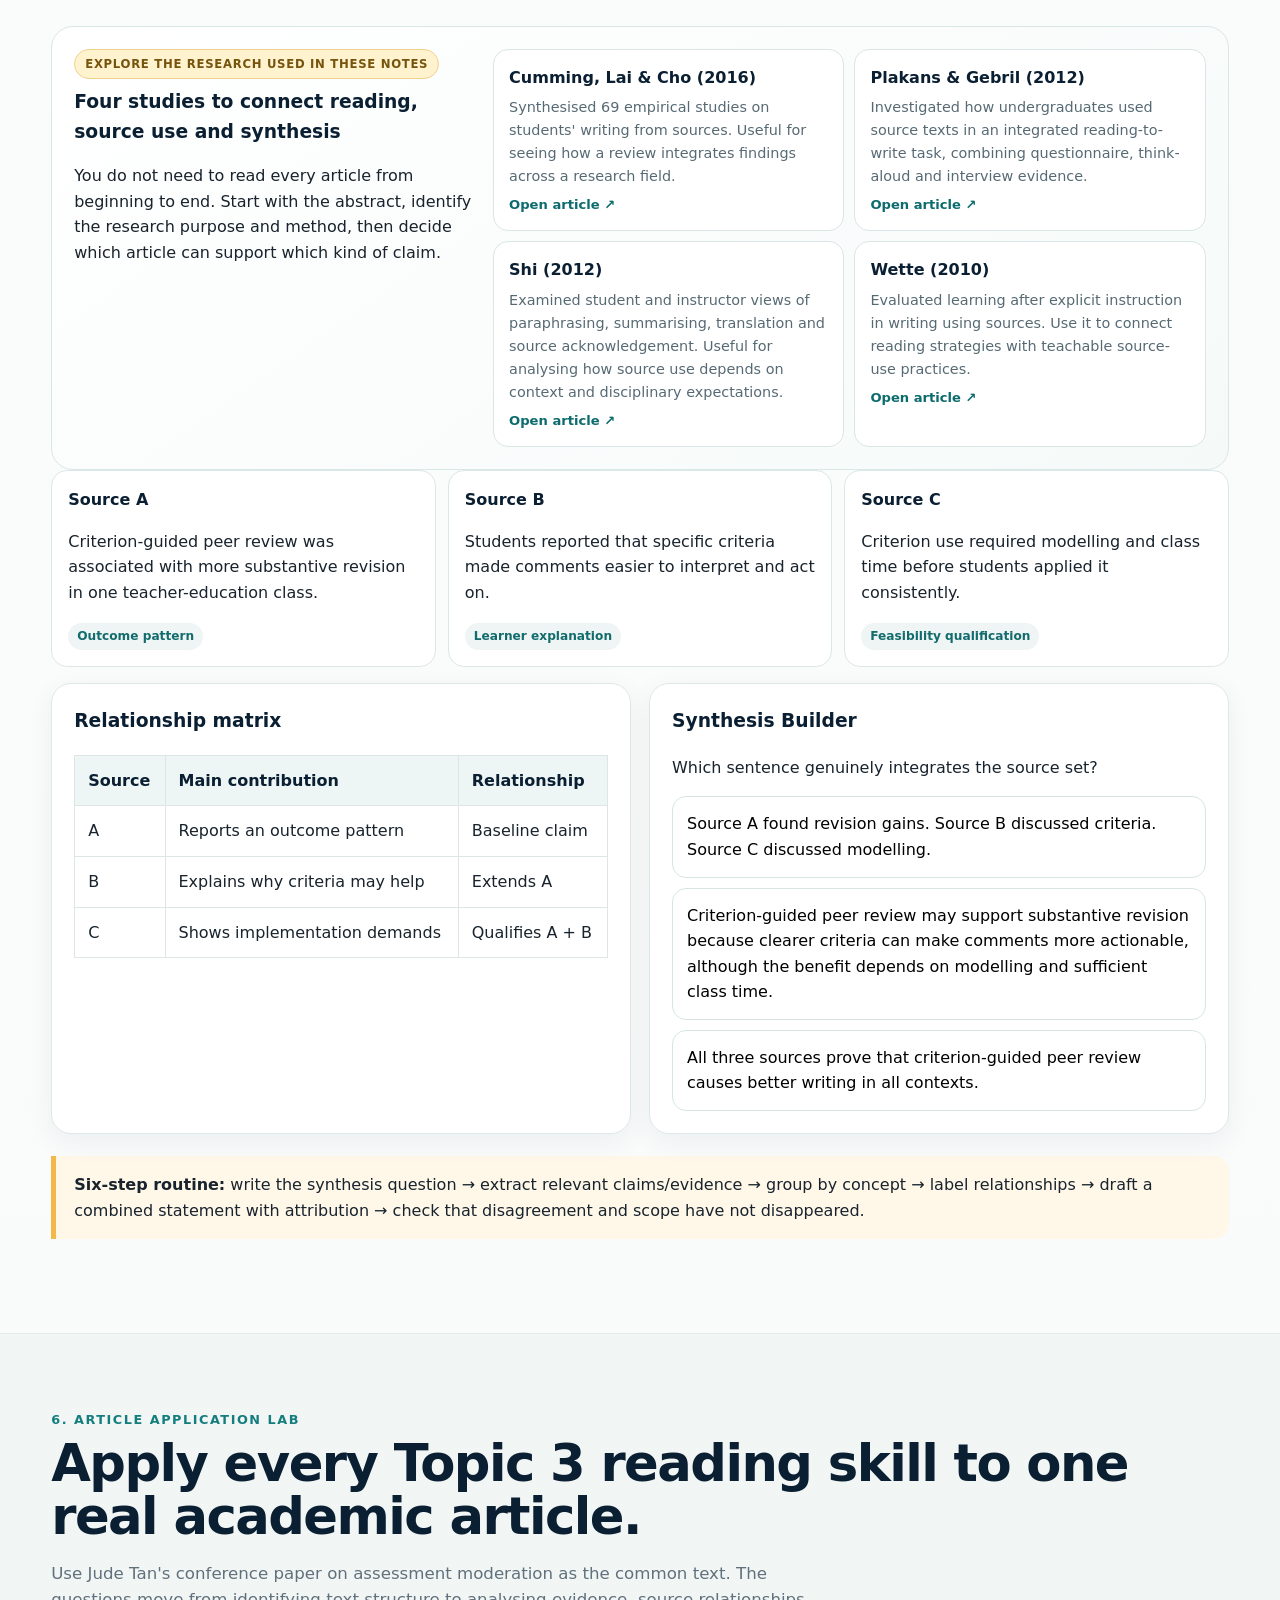
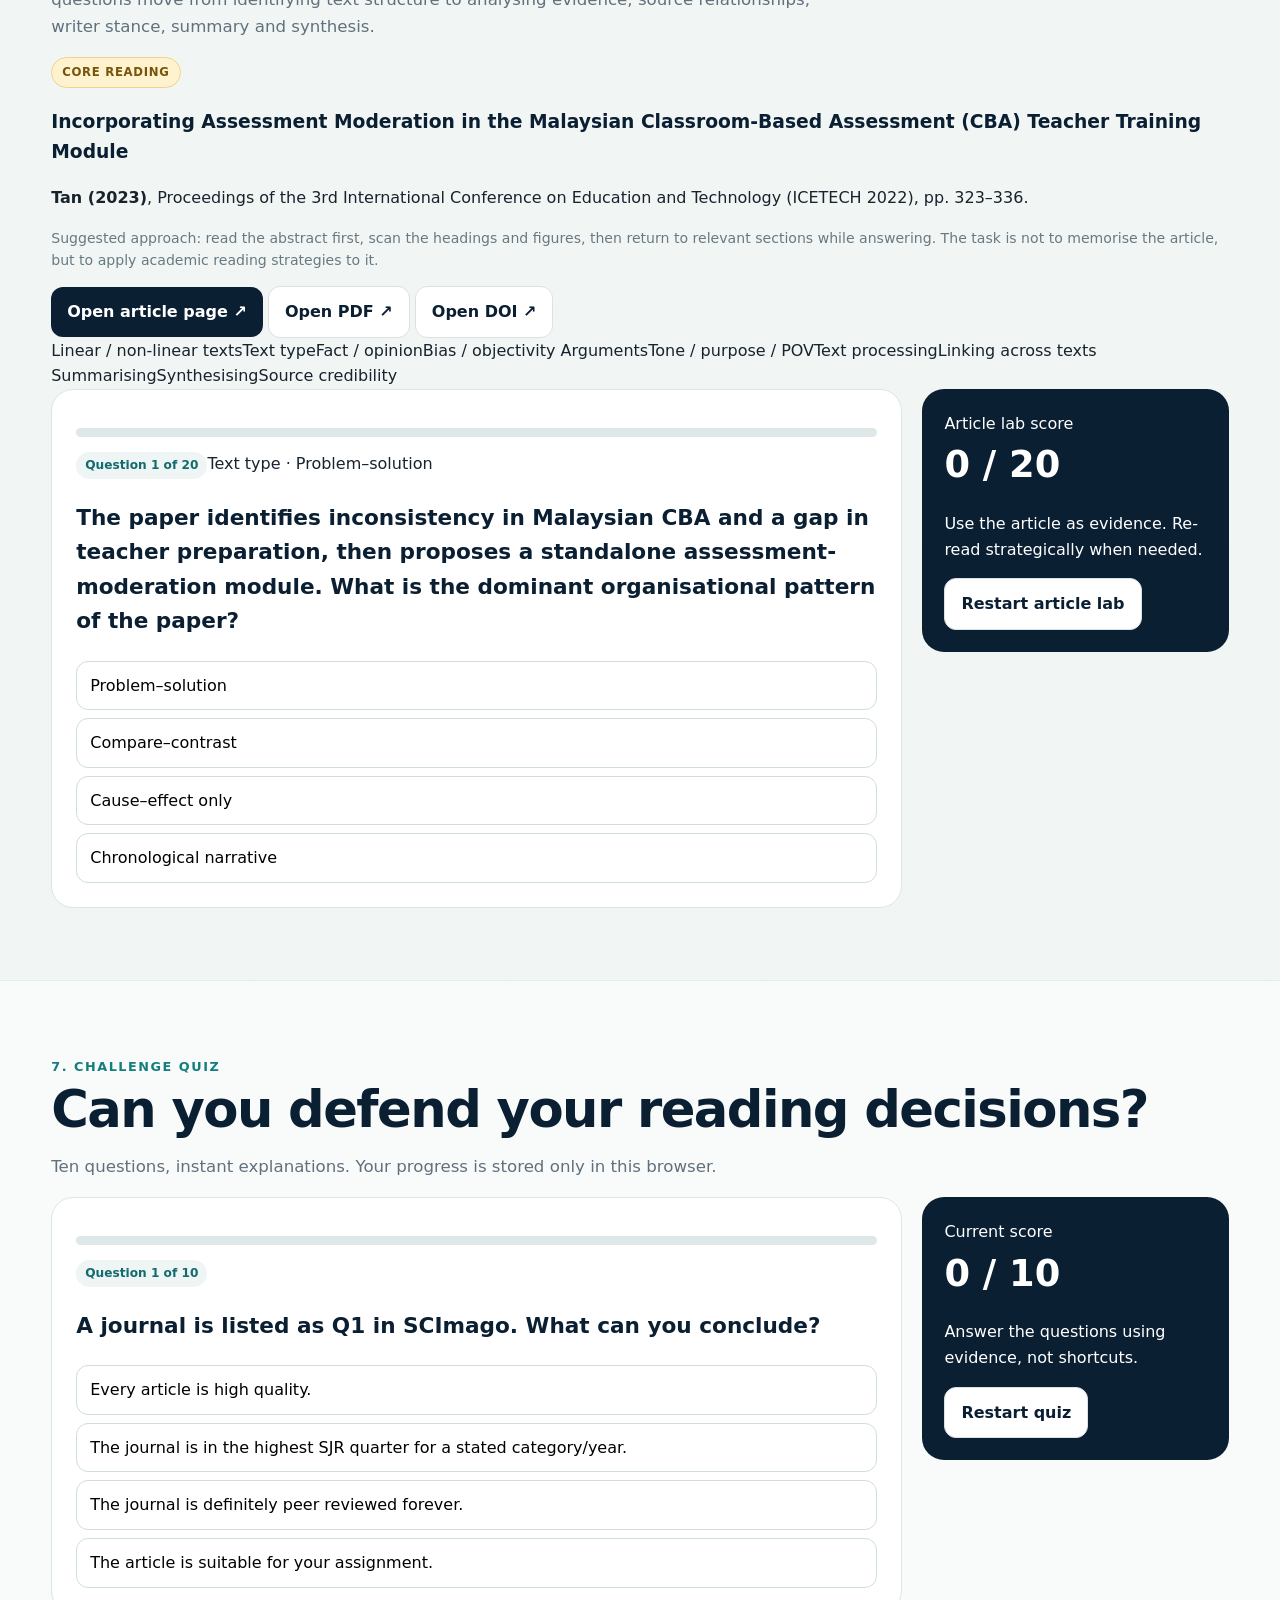
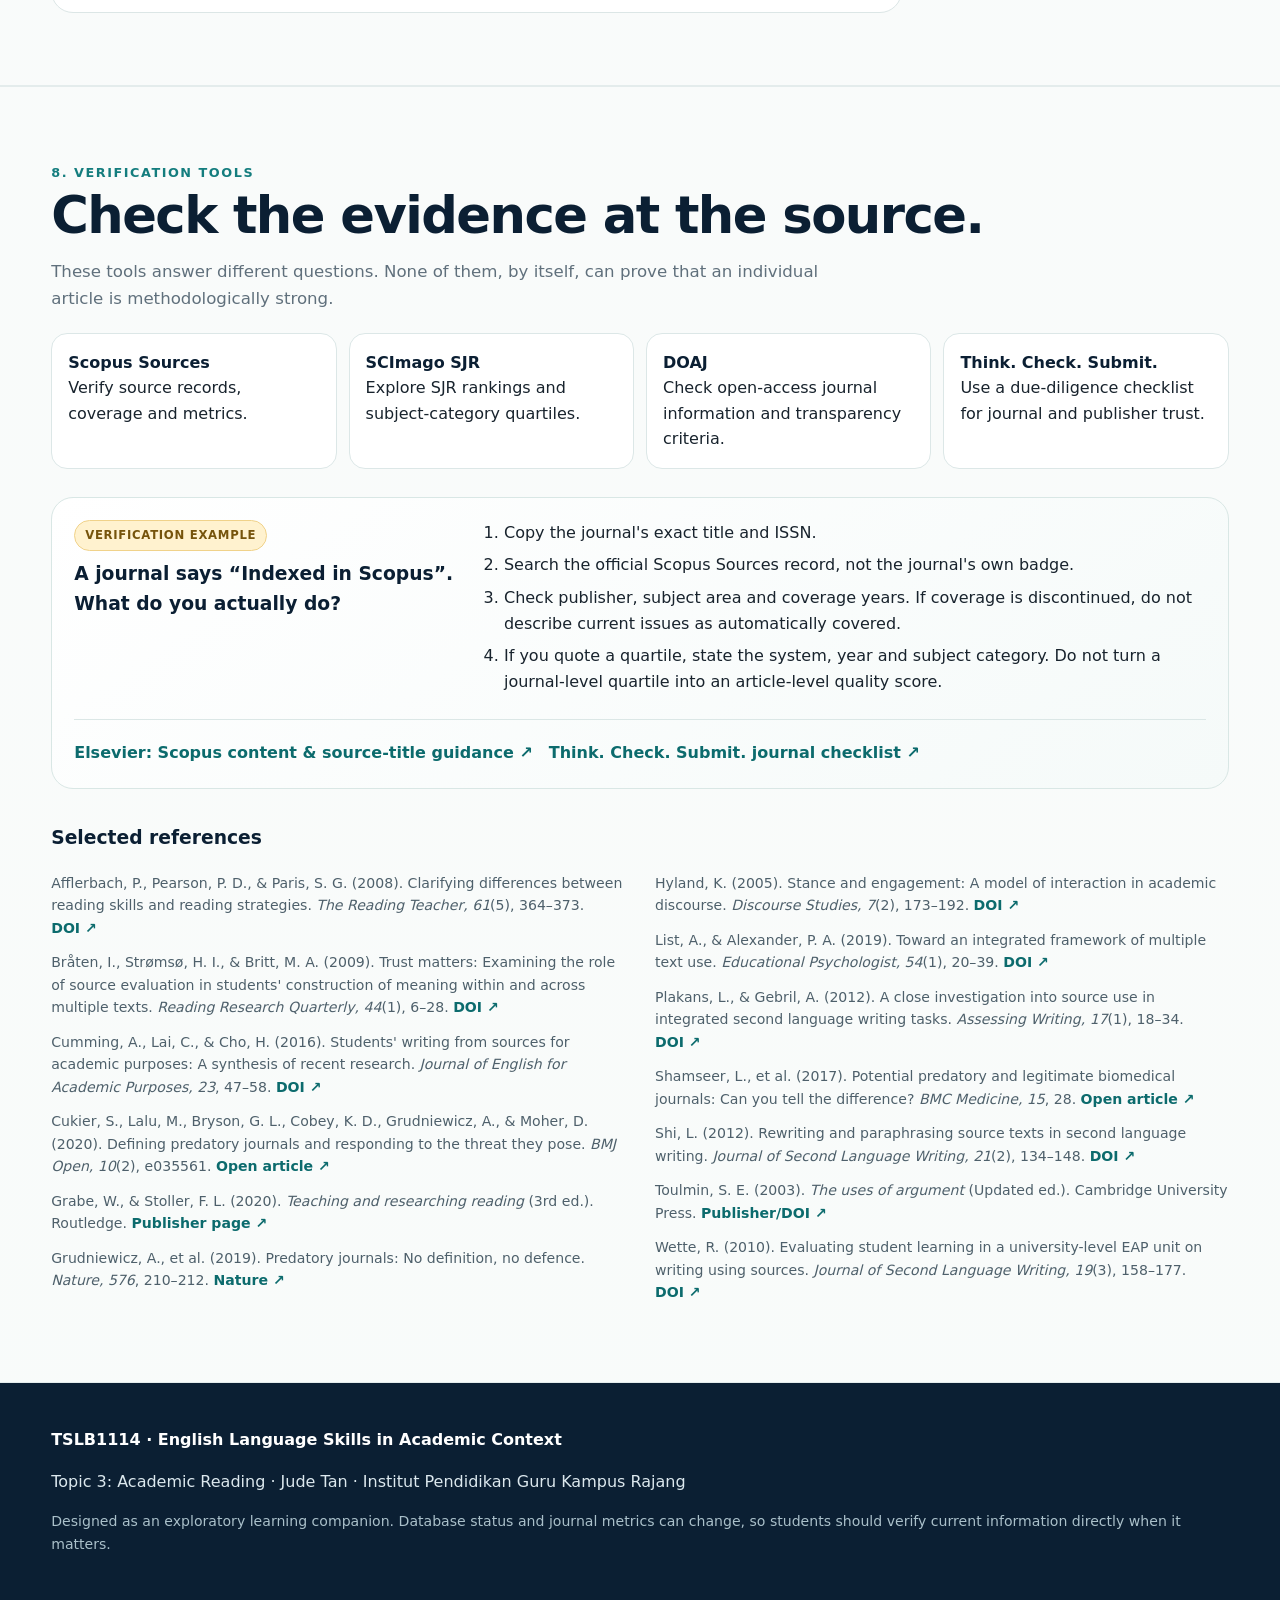
==== commit e0dd8505: "Correct article quiz question count" ====
--- a/index.html
+++ b/index.html
@@ -347,7 +347,7 @@
     <div id="articleQuizArea"></div>
    </div>
    <aside class="score-card article-score-card">
-    <span>Article lab score</span><strong id="articleScore">0 / 16</strong>
+    <span>Article lab score</span><strong id="articleScore">0 / 20</strong>
     <p id="articleScoreMsg">Use the article as evidence. Re-read strategically when needed.</p>
     <button class="btn secondary" id="restartArticleQuiz">Restart article lab</button>
    </aside>
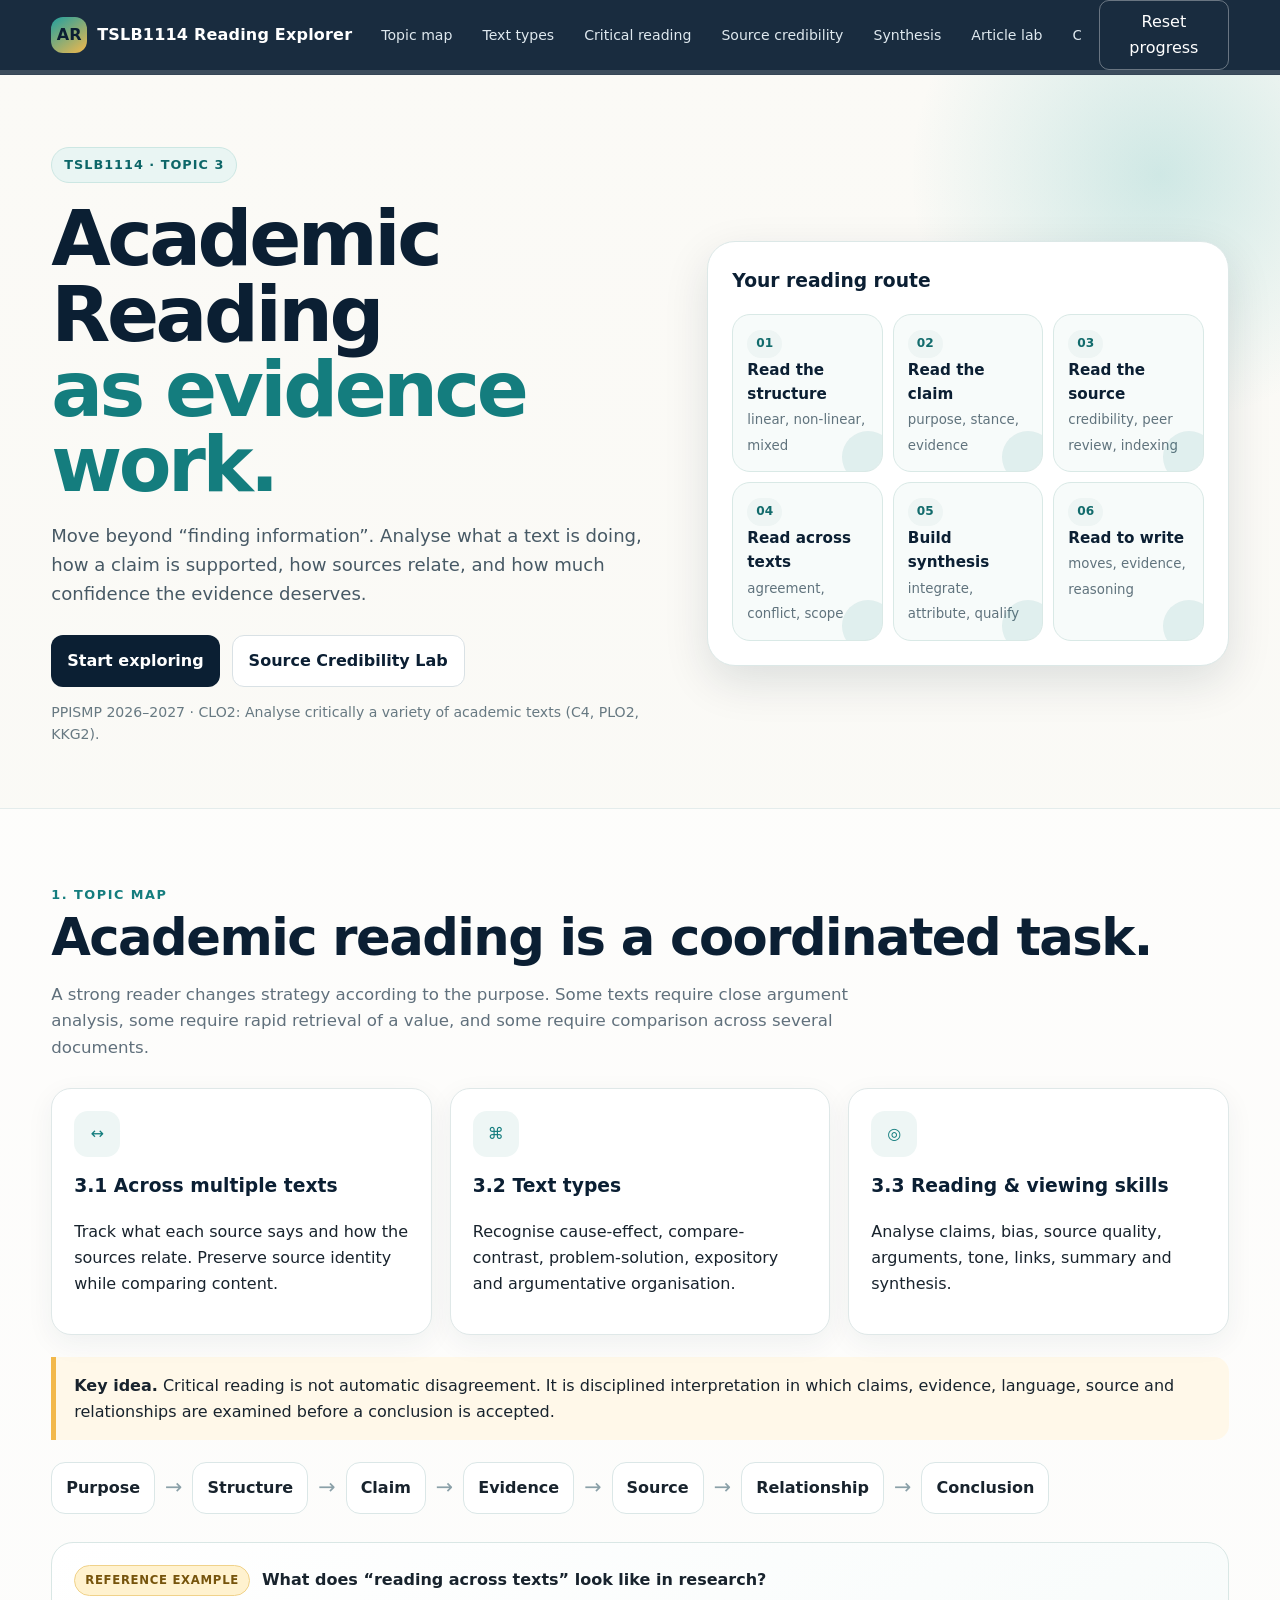
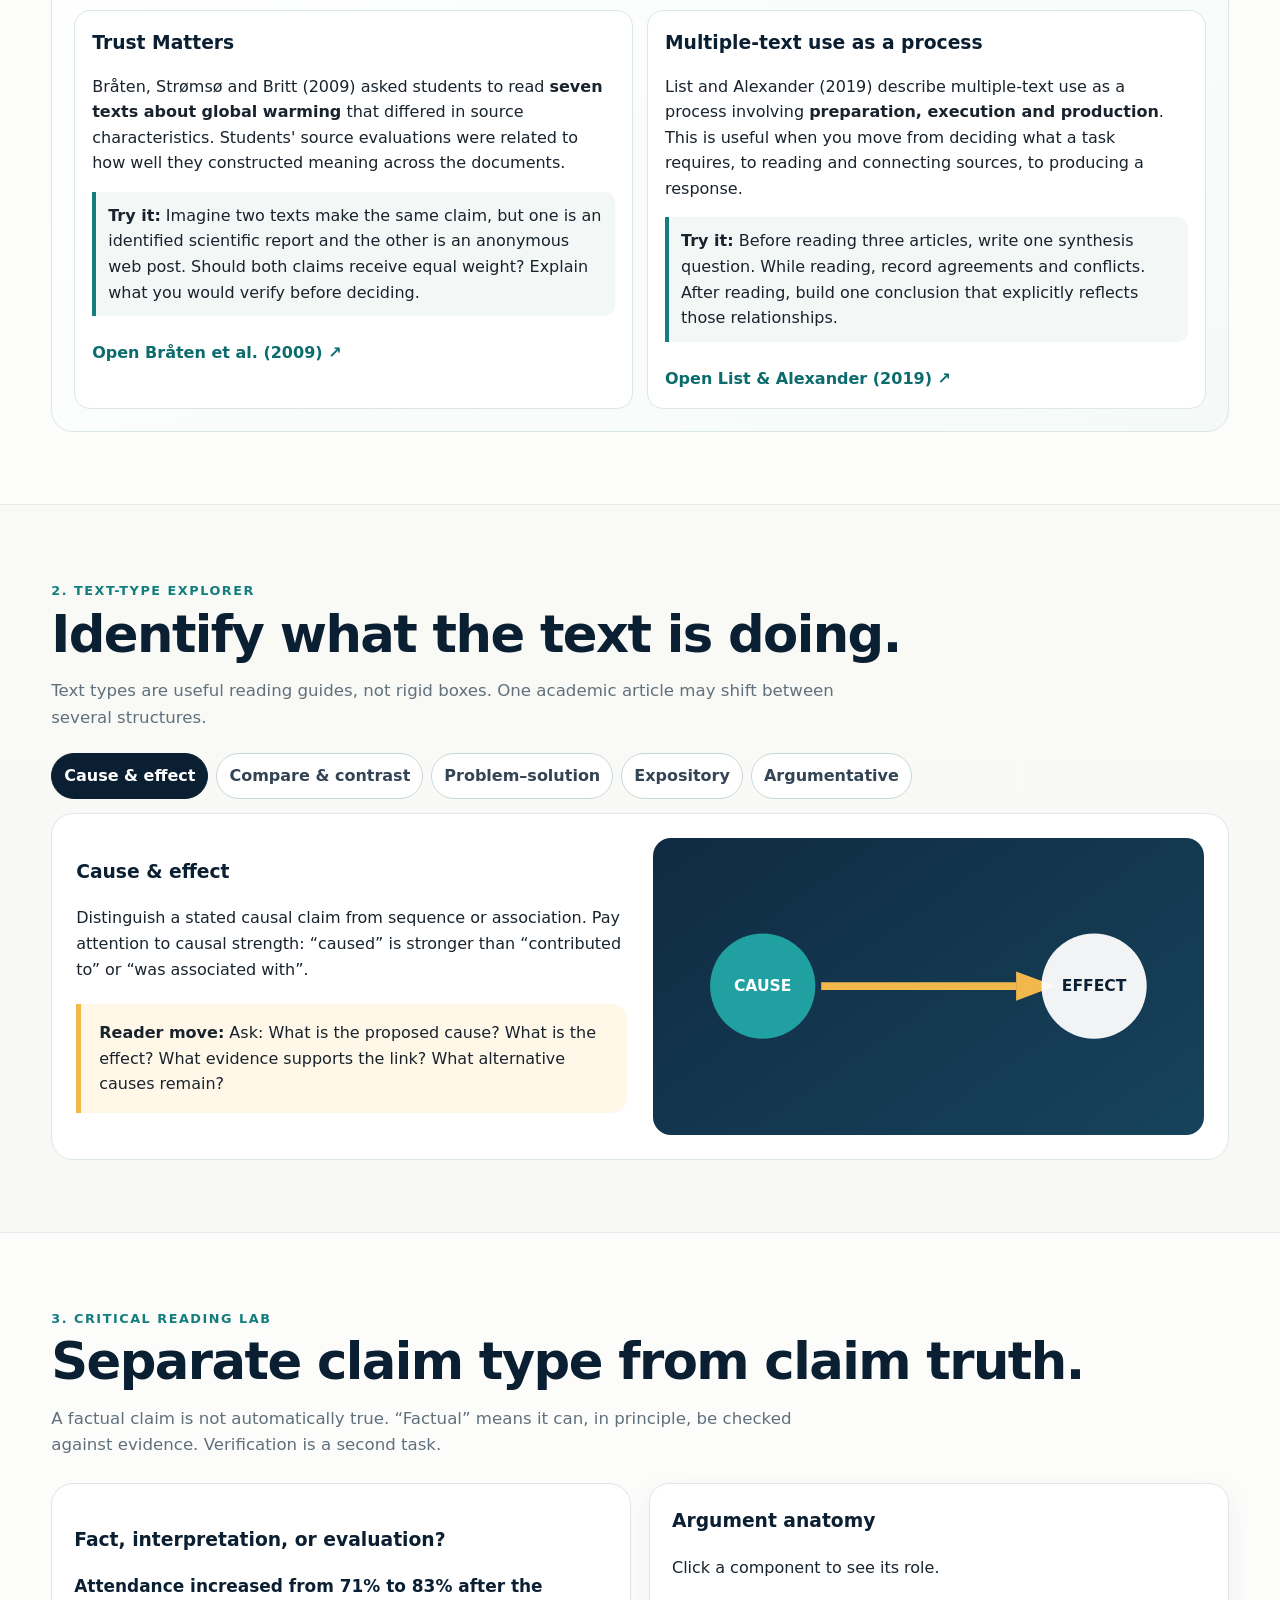
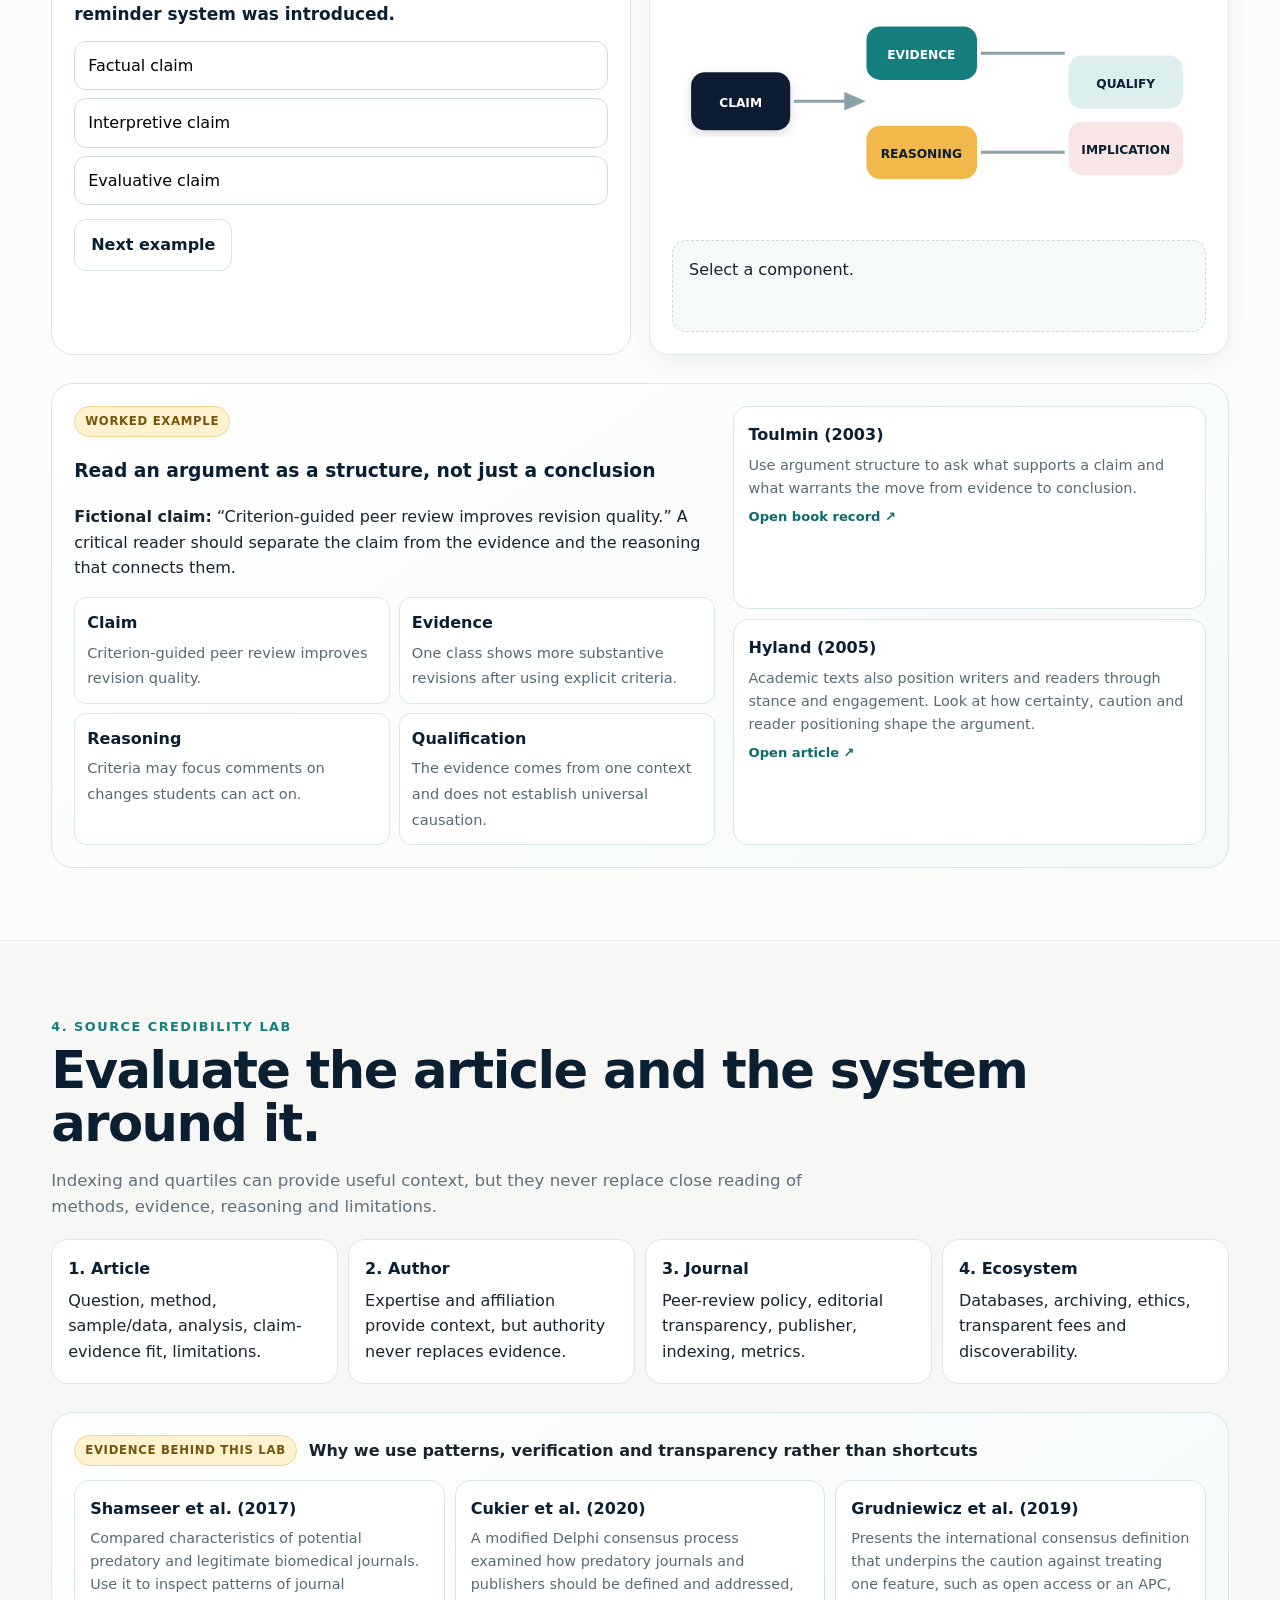
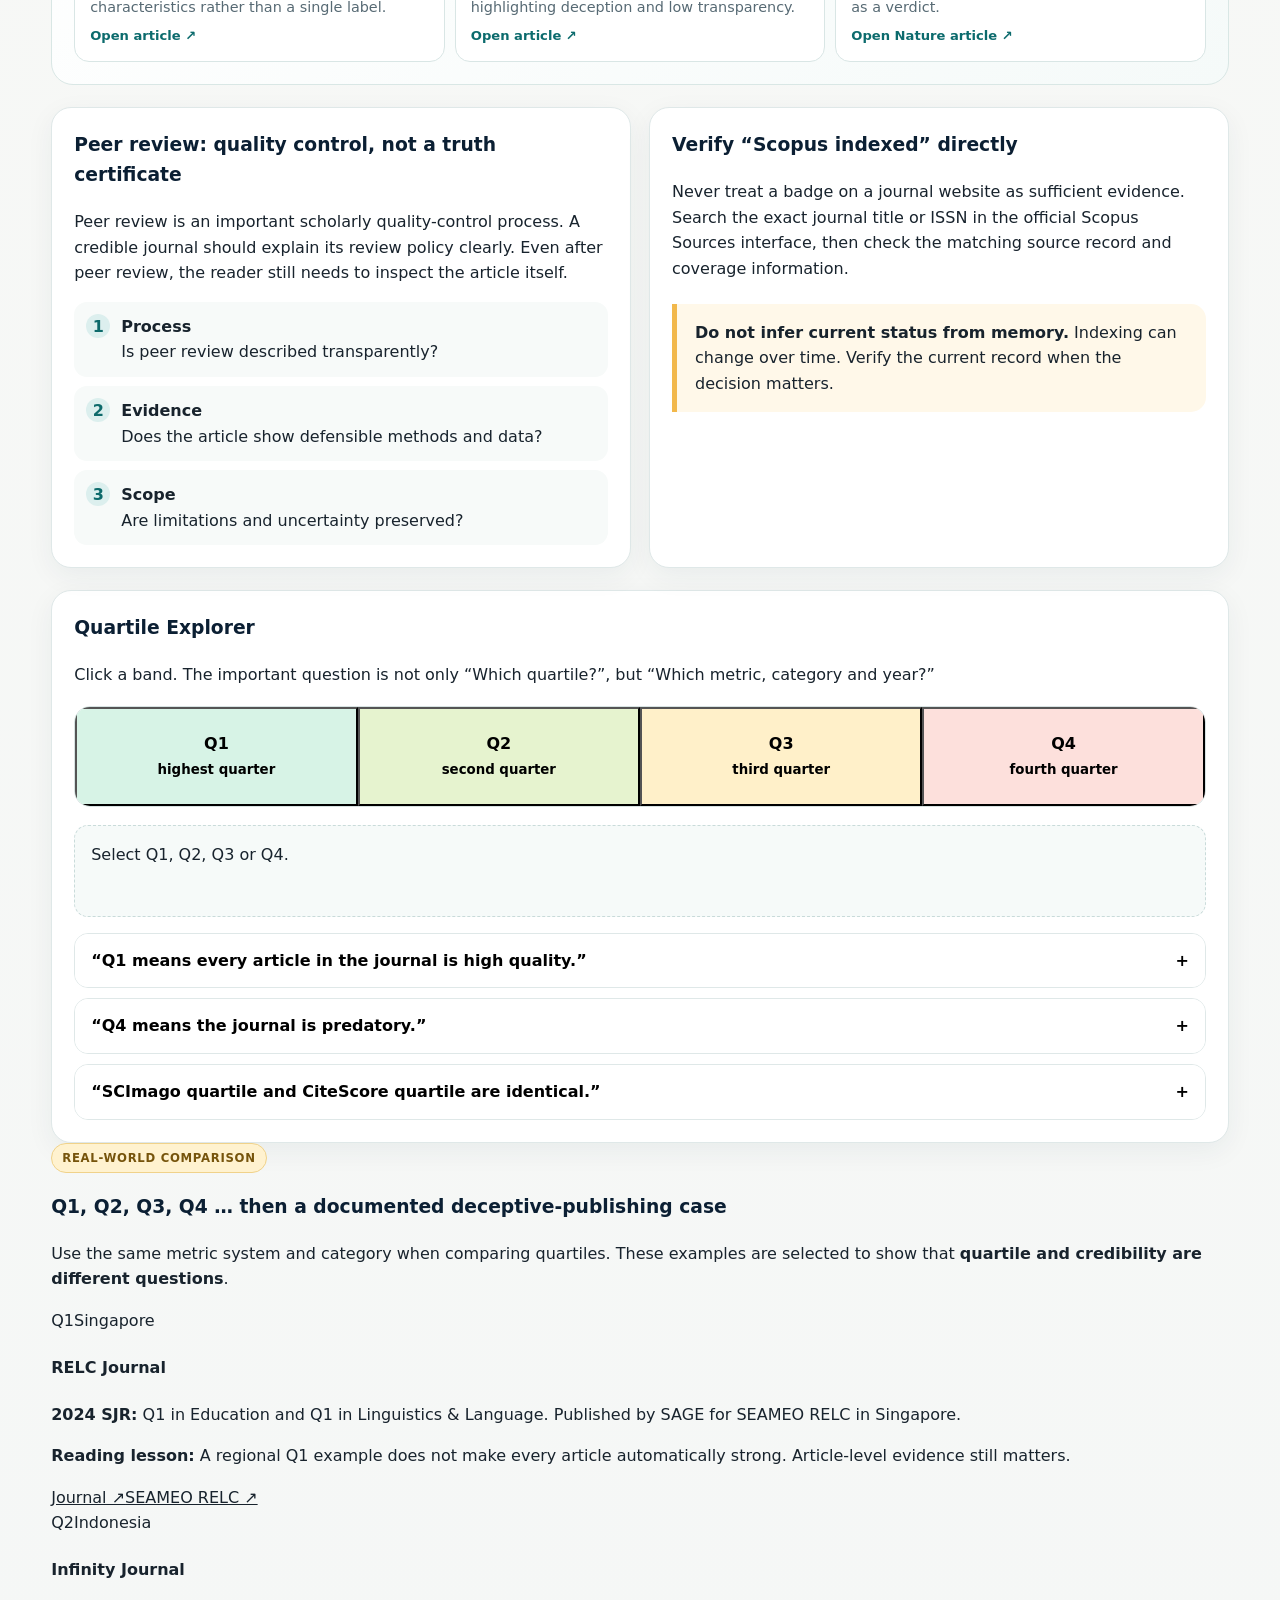
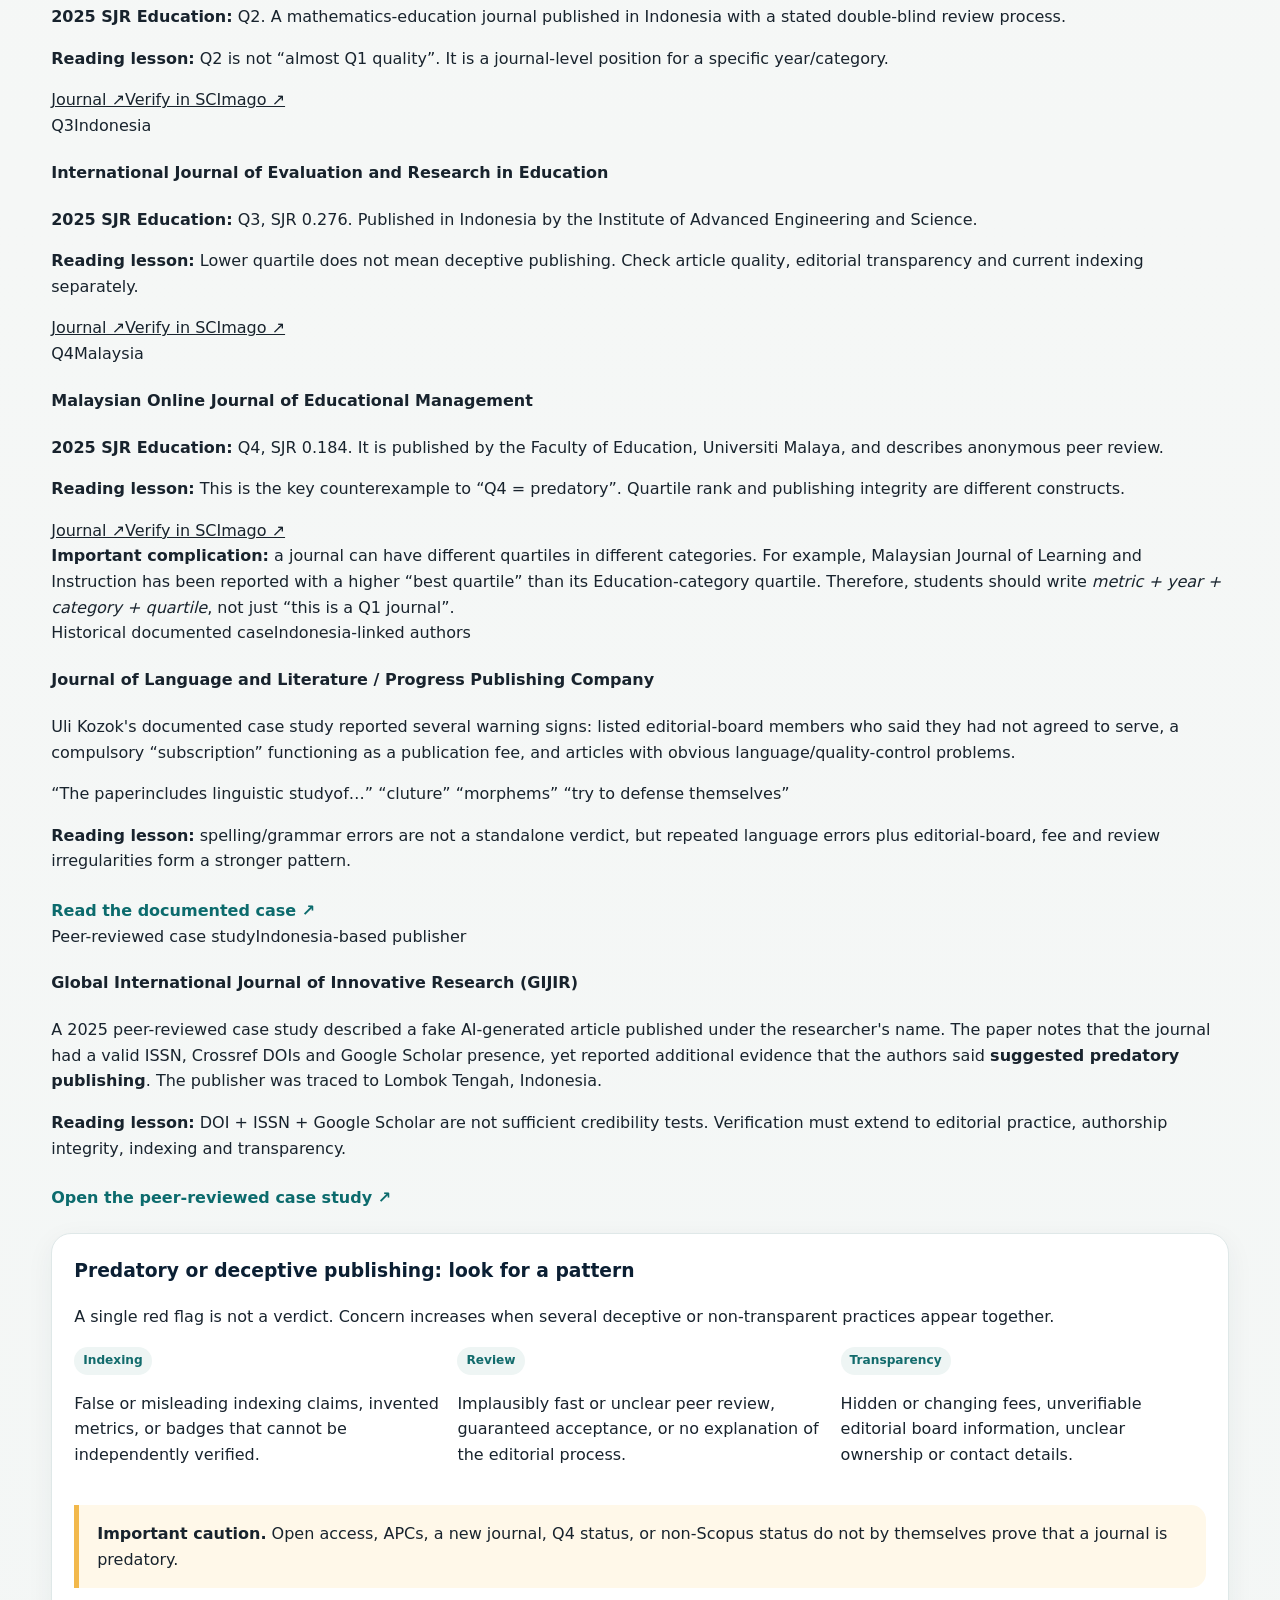
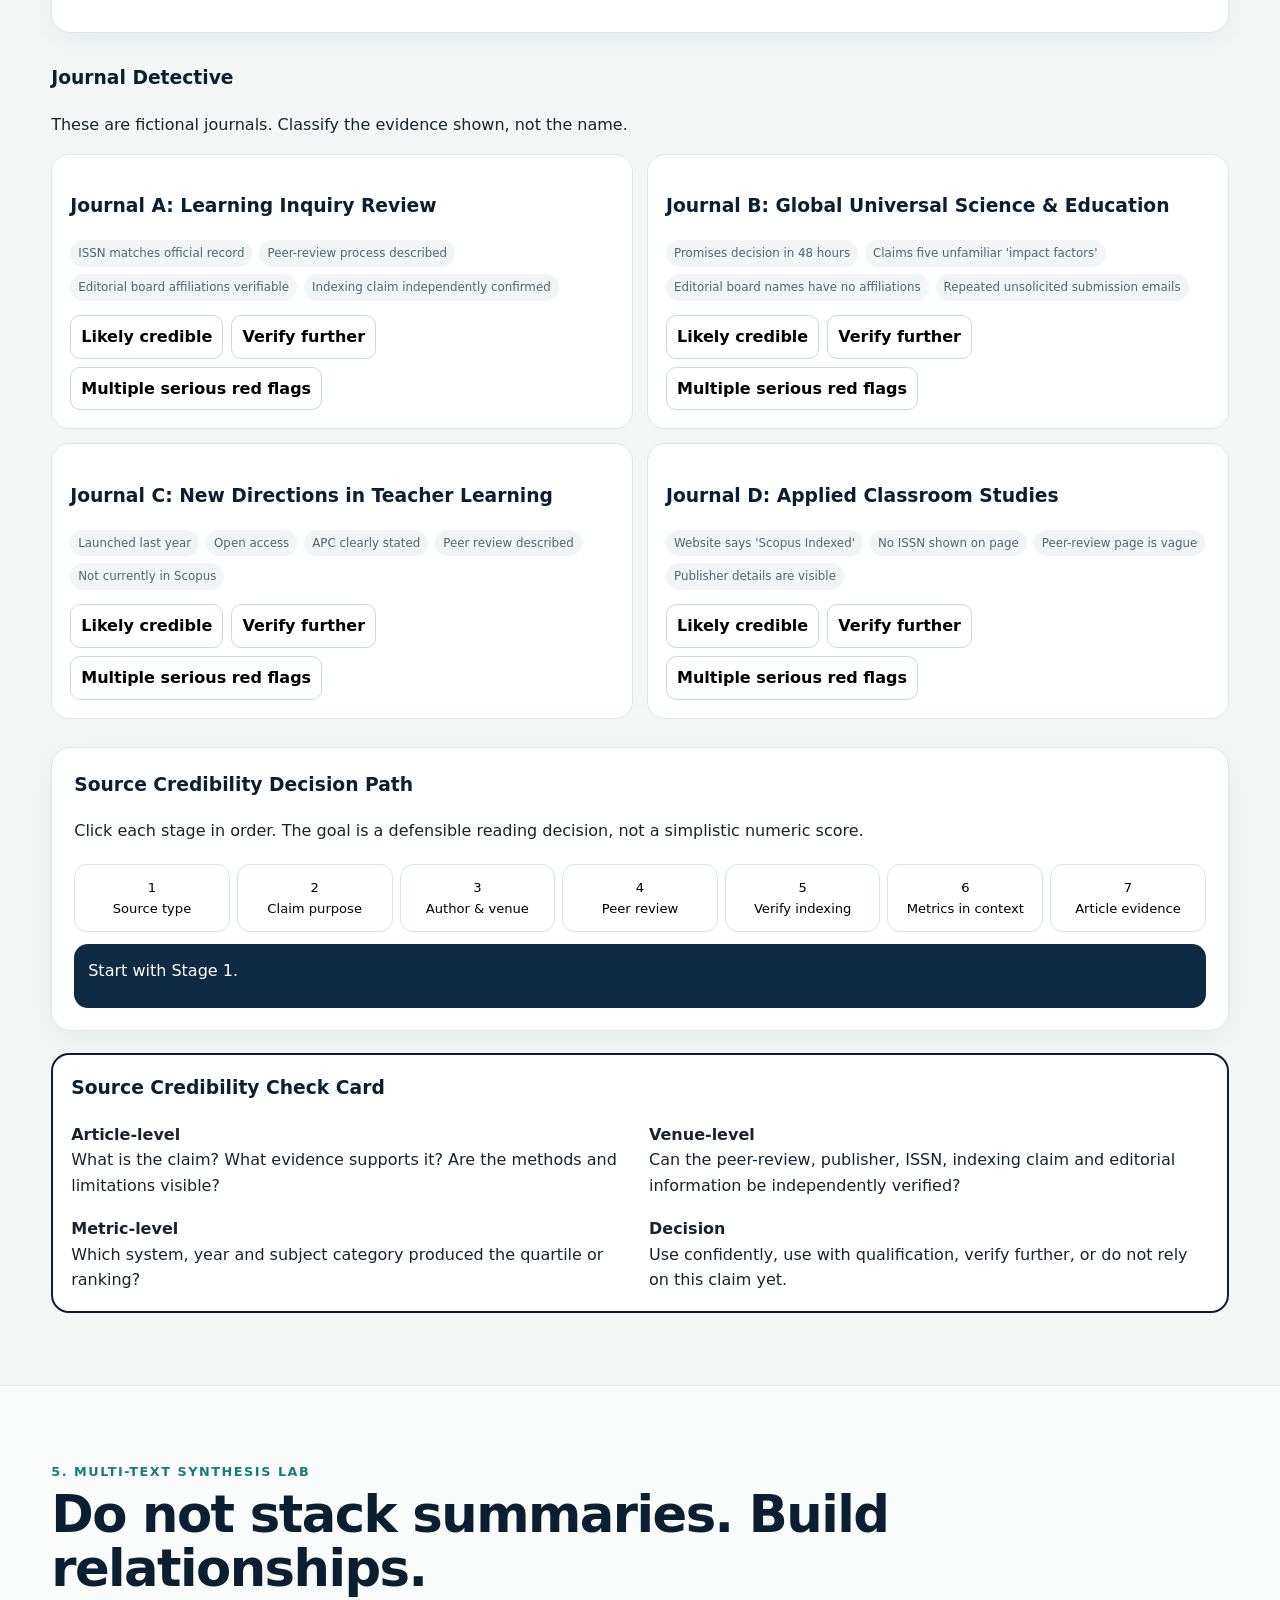
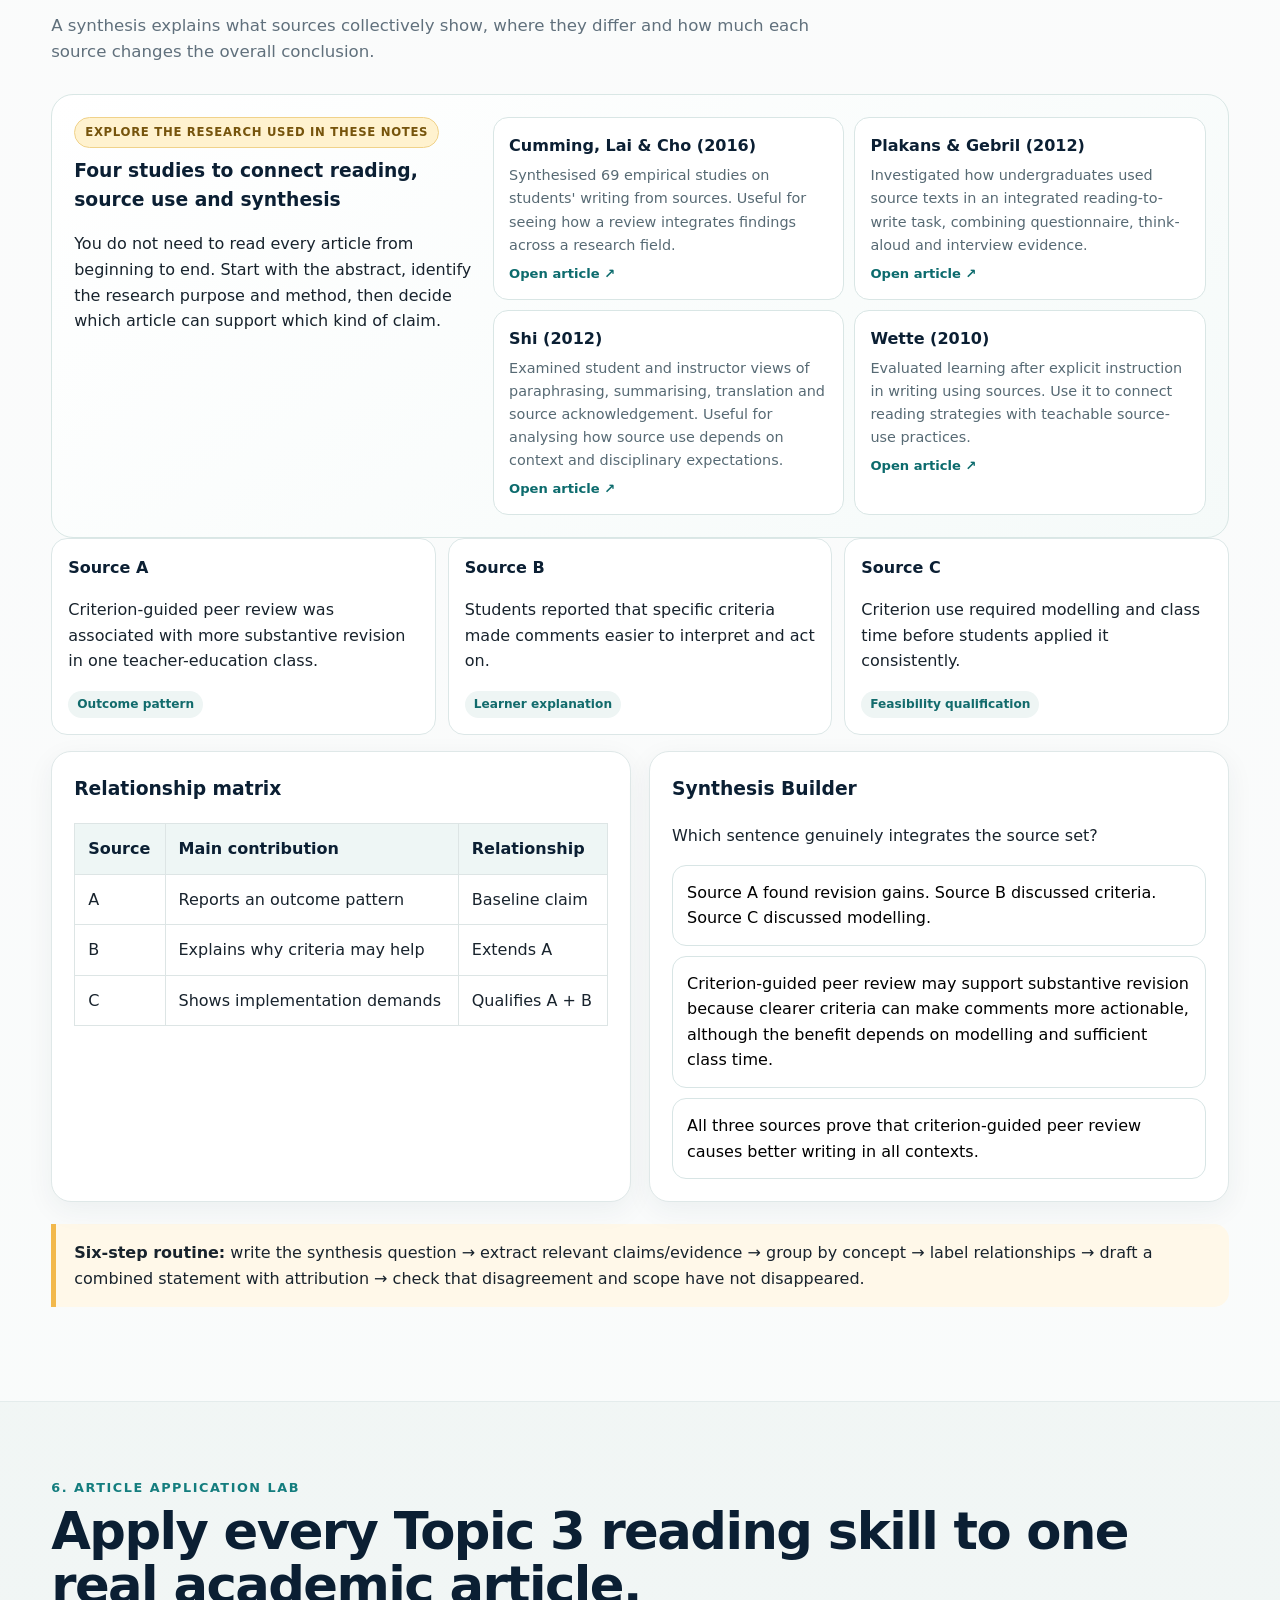
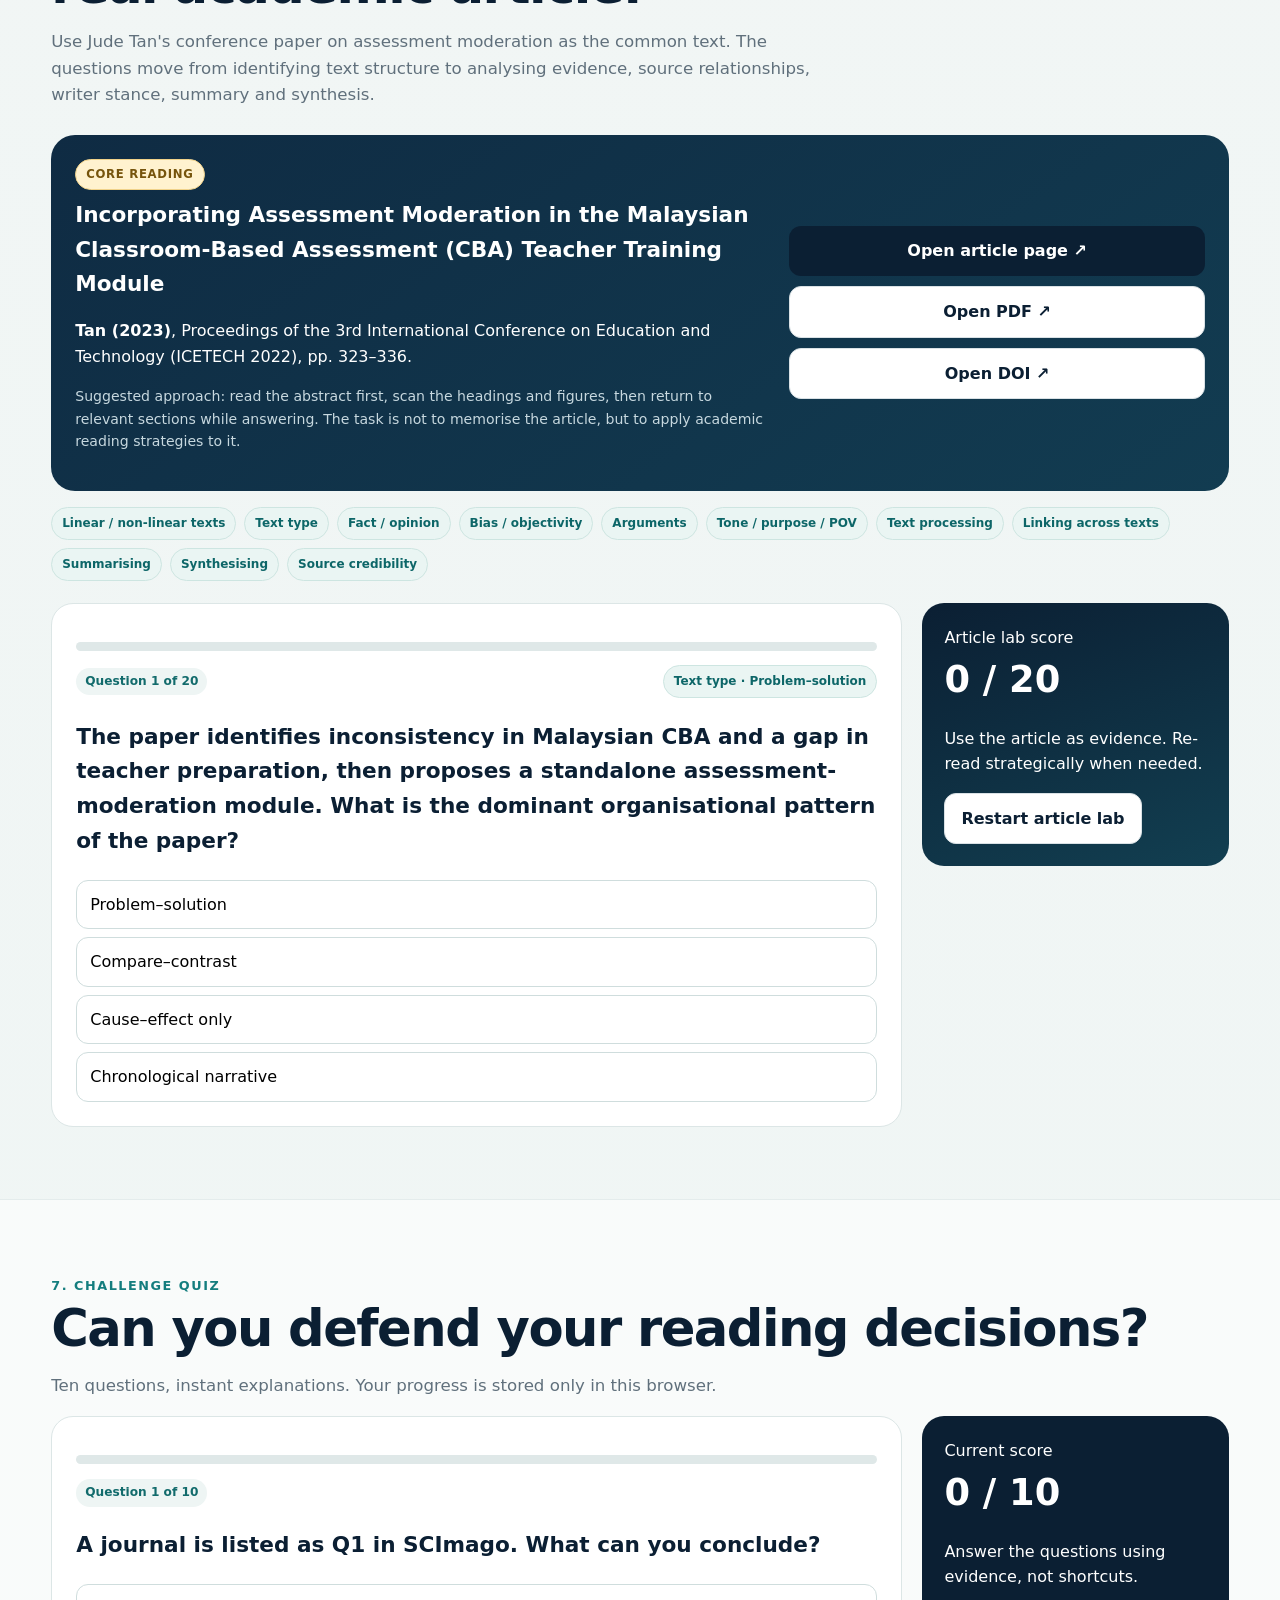
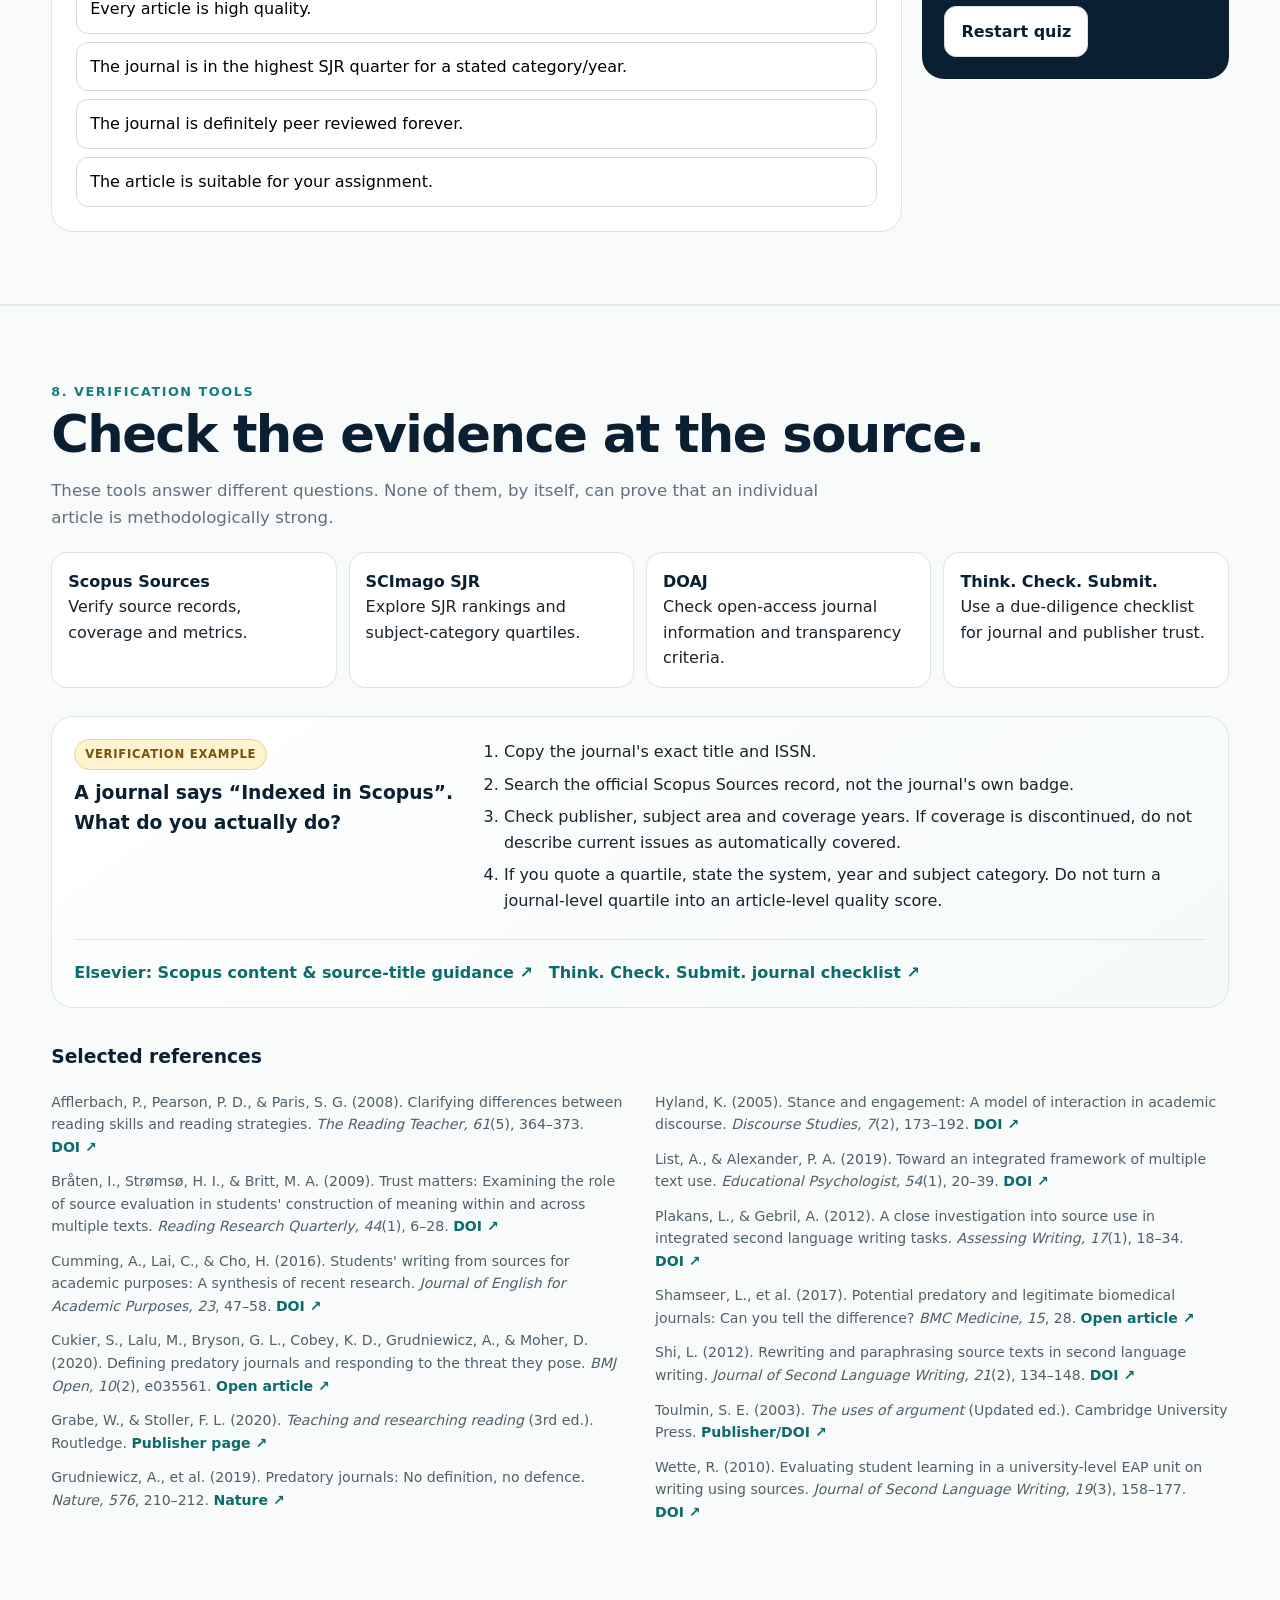
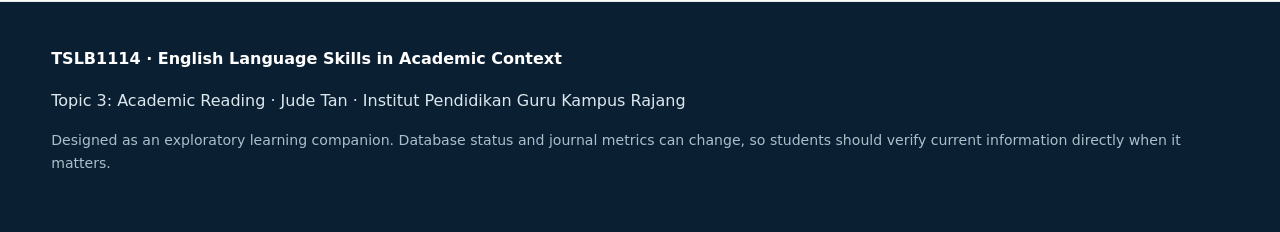
==== commit 2635703d: "Add real Q1-Q4 and documented predatory case examples" ====
--- a/index.html
+++ b/index.html
@@ -220,6 +220,78 @@
    </div>
   </div>
 
+  <div class="real-journal-lab">
+   <div class="real-journal-head">
+    <div>
+     <span class="example-badge">Real-world comparison</span>
+     <h3>Q1, Q2, Q3, Q4 … then a documented deceptive-publishing case</h3>
+     <p>Use the same metric system and category when comparing quartiles. These examples are selected to show that <b>quartile and credibility are different questions</b>.</p>
+    </div>
+   </div>
+
+   <div class="quartile-case-grid">
+    <article class="journal-case q1case">
+     <div class="journal-case-top"><span class="quartile-label">Q1</span><span class="country-label">Singapore</span></div>
+     <h4>RELC Journal</h4>
+     <p><b>2024 SJR:</b> Q1 in Education and Q1 in Linguistics & Language. Published by SAGE for SEAMEO RELC in Singapore.</p>
+     <p class="case-lesson"><b>Reading lesson:</b> A regional Q1 example does not make every article automatically strong. Article-level evidence still matters.</p>
+     <div class="case-links"><a target="_blank" rel="noopener" href="https://journals.sagepub.com/home/rel">Journal ↗</a><a target="_blank" rel="noopener" href="https://www.relc.org.sg/our-publications/">SEAMEO RELC ↗</a></div>
+    </article>
+
+    <article class="journal-case q2case">
+     <div class="journal-case-top"><span class="quartile-label">Q2</span><span class="country-label">Indonesia</span></div>
+     <h4>Infinity Journal</h4>
+     <p><b>2025 SJR Education:</b> Q2. A mathematics-education journal published in Indonesia with a stated double-blind review process.</p>
+     <p class="case-lesson"><b>Reading lesson:</b> Q2 is not “almost Q1 quality”. It is a journal-level position for a specific year/category.</p>
+     <div class="case-links"><a target="_blank" rel="noopener" href="https://www.e-journal.stkipsiliwangi.ac.id/index.php/infinity/about">Journal ↗</a><a target="_blank" rel="noopener" href="https://www.scimagojr.com/journalrank.php?category=3304&country=ID">Verify in SCImago ↗</a></div>
+    </article>
+
+    <article class="journal-case q3case">
+     <div class="journal-case-top"><span class="quartile-label">Q3</span><span class="country-label">Indonesia</span></div>
+     <h4>International Journal of Evaluation and Research in Education</h4>
+     <p><b>2025 SJR Education:</b> Q3, SJR 0.276. Published in Indonesia by the Institute of Advanced Engineering and Science.</p>
+     <p class="case-lesson"><b>Reading lesson:</b> Lower quartile does not mean deceptive publishing. Check article quality, editorial transparency and current indexing separately.</p>
+     <div class="case-links"><a target="_blank" rel="noopener" href="https://ijere.iaescore.com/">Journal ↗</a><a target="_blank" rel="noopener" href="https://www.scimagojr.com/journalrank.php?category=3304&country=ID">Verify in SCImago ↗</a></div>
+    </article>
+
+    <article class="journal-case q4case">
+     <div class="journal-case-top"><span class="quartile-label">Q4</span><span class="country-label">Malaysia</span></div>
+     <h4>Malaysian Online Journal of Educational Management</h4>
+     <p><b>2025 SJR Education:</b> Q4, SJR 0.184. It is published by the Faculty of Education, Universiti Malaya, and describes anonymous peer review.</p>
+     <p class="case-lesson"><b>Reading lesson:</b> This is the key counterexample to “Q4 = predatory”. Quartile rank and publishing integrity are different constructs.</p>
+     <div class="case-links"><a target="_blank" rel="noopener" href="https://mojem.um.edu.my/">Journal ↗</a><a target="_blank" rel="noopener" href="https://www.scimagojr.com/journalvalue.php?category=3304&country=MY">Verify in SCImago ↗</a></div>
+    </article>
+   </div>
+
+   <div class="category-warning">
+    <b>Important complication:</b> a journal can have different quartiles in different categories. For example, Malaysian Journal of Learning and Instruction has been reported with a higher “best quartile” than its Education-category quartile. Therefore, students should write <i>metric + year + category + quartile</i>, not just “this is a Q1 journal”.
+   </div>
+
+   <div class="documented-cases">
+    <article class="warning-case">
+     <div class="warning-head"><span class="warning-label">Historical documented case</span><span>Indonesia-linked authors</span></div>
+     <h4>Journal of Language and Literature / Progress Publishing Company</h4>
+     <p>Uli Kozok's documented case study reported several warning signs: listed editorial-board members who said they had not agreed to serve, a compulsory “subscription” functioning as a publication fee, and articles with obvious language/quality-control problems.</p>
+     <div class="error-samples">
+      <span>“The paperincludes linguistic studyof…”</span>
+      <span>“cluture”</span>
+      <span>“morphems”</span>
+      <span>“try to defense themselves”</span>
+     </div>
+     <p class="case-lesson"><b>Reading lesson:</b> spelling/grammar errors are not a standalone verdict, but repeated language errors plus editorial-board, fee and review irregularities form a stronger pattern.</p>
+     <a class="ref-link" target="_blank" rel="noopener" href="https://ulikozok.com/research/publications/predatory-journals/predatory_publishing-a_case_story/">Read the documented case ↗</a>
+    </article>
+
+    <article class="warning-case">
+     <div class="warning-head"><span class="warning-label">Peer-reviewed case study</span><span>Indonesia-based publisher</span></div>
+     <h4>Global International Journal of Innovative Research (GIJIR)</h4>
+     <p>A 2025 peer-reviewed case study described a fake AI-generated article published under the researcher's name. The paper notes that the journal had a valid ISSN, Crossref DOIs and Google Scholar presence, yet reported additional evidence that the authors said <b>suggested predatory publishing</b>. The publisher was traced to Lombok Tengah, Indonesia.</p>
+     <p class="case-lesson"><b>Reading lesson:</b> DOI + ISSN + Google Scholar are not sufficient credibility tests. Verification must extend to editorial practice, authorship integrity, indexing and transparency.</p>
+     <a class="ref-link" target="_blank" rel="noopener" href="https://doi.org/10.1186/s41073-025-00165-z">Open the peer-reviewed case study ↗</a>
+    </article>
+   </div>
+  </div>
+
   <div class="card" style="margin-top:22px">
    <h3>Predatory or deceptive publishing: look for a pattern</h3>
    <p>A single red flag is not a verdict. Concern increases when several deceptive or non-transparent practices appear together.</p>
--- a/styles.css
+++ b/styles.css
@@ -196,3 +196,23 @@
 @media(max-width:620px){
  .example-grid,.argument-example,.linked-reading-grid{grid-template-columns:1fr}
 }
+
+/* Article application lab */
+.article-source-card{margin:26px 0 16px;background:linear-gradient(145deg,#0f2b43,#123c51);color:white;border-radius:24px;padding:24px;display:grid;grid-template-columns:1.25fr .75fr;gap:22px;align-items:center}
+.article-source-card h3{color:white;margin:.55rem 0 .45rem;font-size:1.35rem}
+.article-source-card .note{color:#c7d8df}
+.article-source-actions{display:flex;flex-direction:column;gap:10px;align-items:stretch}
+.article-source-actions .btn{justify-content:center}
+.article-source-actions .secondary{background:white}
+.skill-map{display:flex;flex-wrap:wrap;gap:8px;margin:0 0 22px}
+.skill-map span,.skill-pill{display:inline-flex;align-items:center;border-radius:999px;padding:6px 10px;background:#eaf5f3;color:#0d6668;border:1px solid #cde5e1;font-size:.75rem;font-weight:900}
+.quiz-meta{display:flex;align-items:center;justify-content:space-between;gap:10px;flex-wrap:wrap;margin-bottom:10px}
+.article-quiz-wrap{margin-top:18px}
+.article-score-card{background:linear-gradient(160deg,#0b1f33,#123f51)}
+@media(max-width:920px){
+ .article-source-card{grid-template-columns:1fr}
+ .article-source-actions{flex-direction:row;flex-wrap:wrap}
+}
+@media(max-width:620px){
+ .article-source-actions{flex-direction:column}
+}
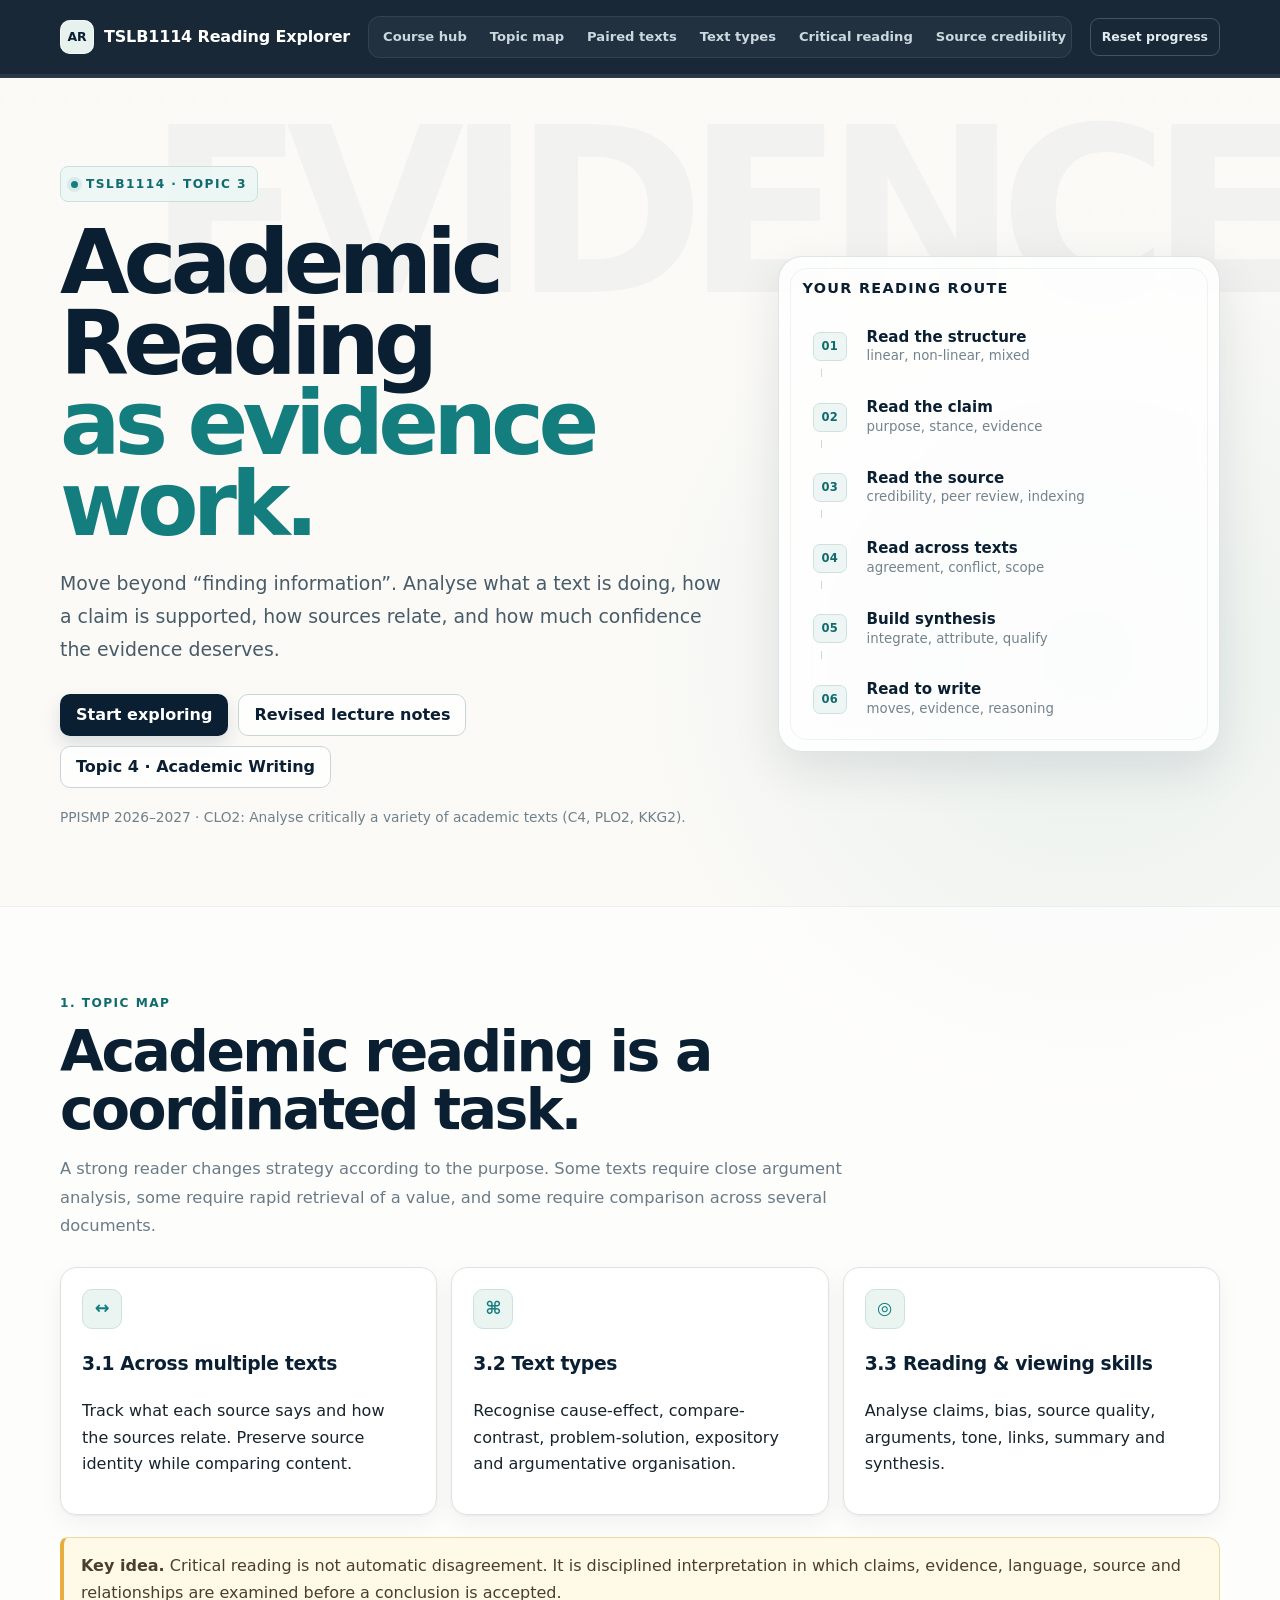
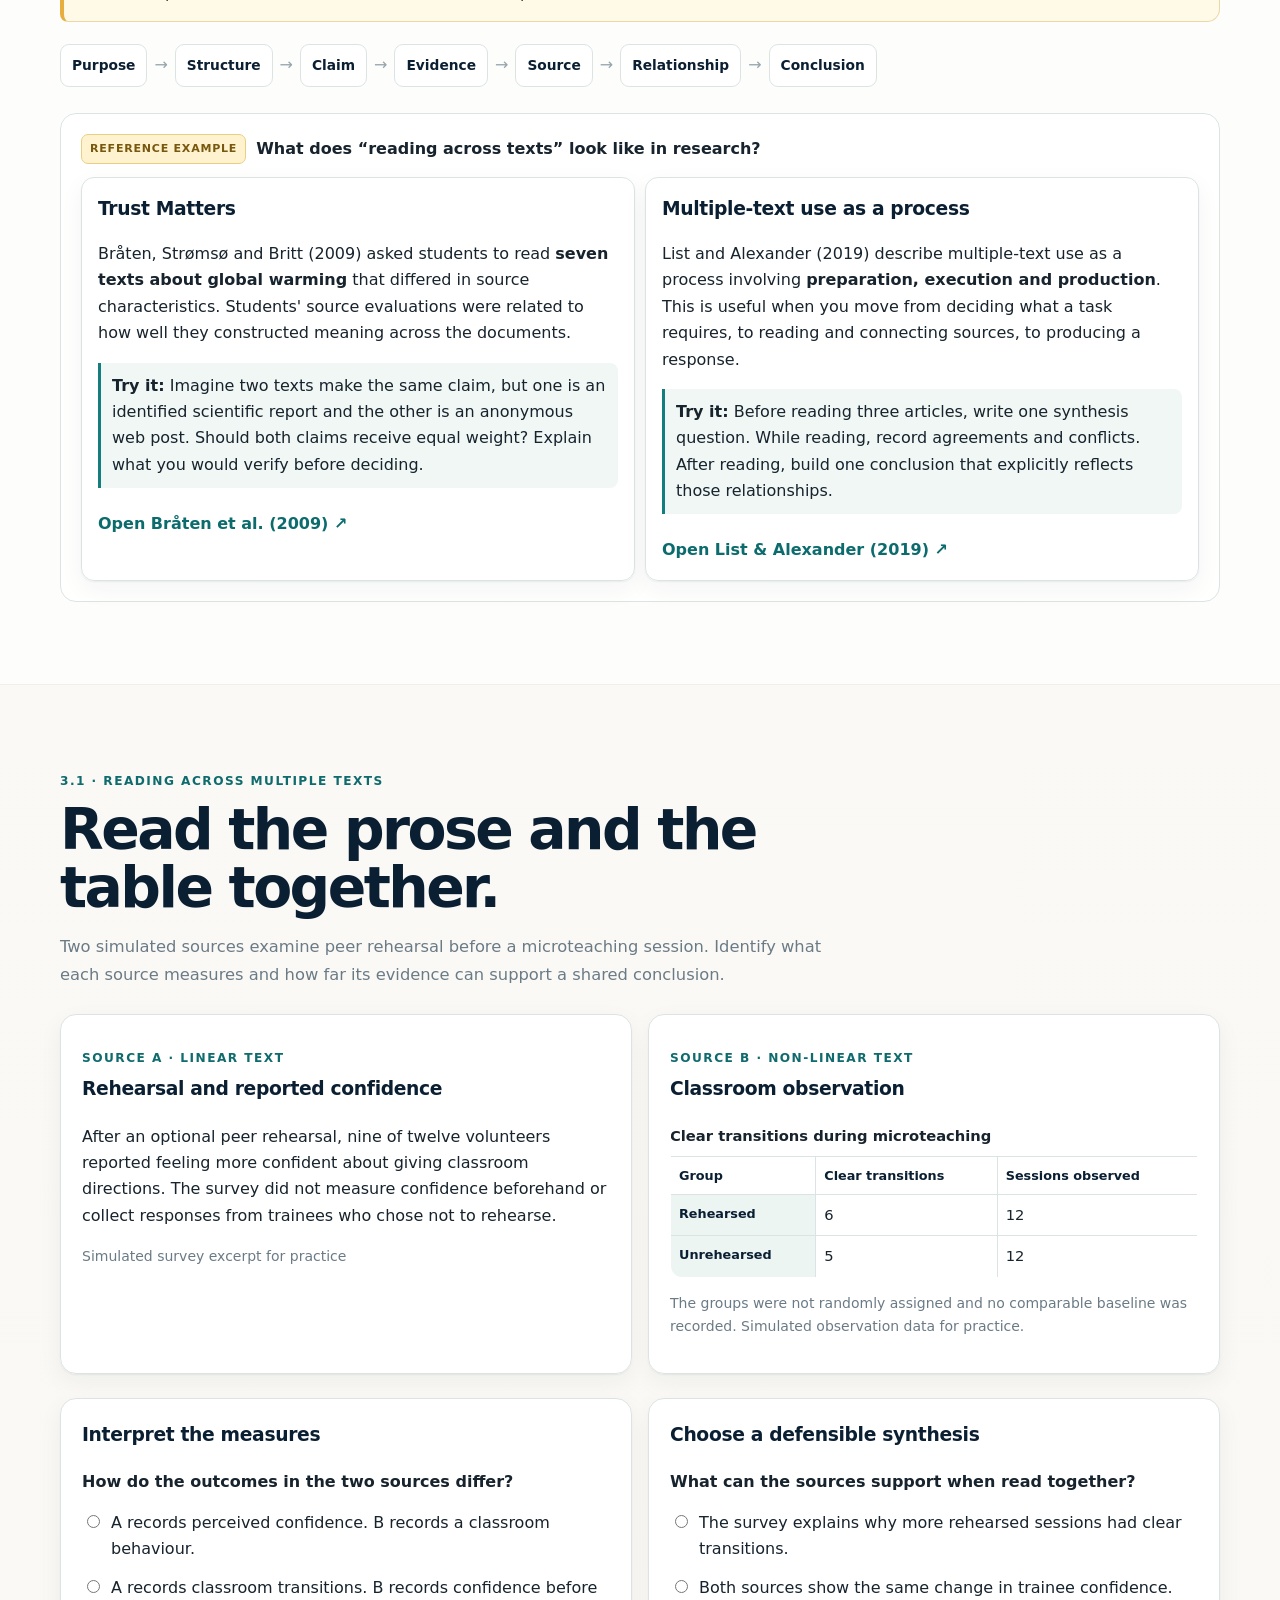
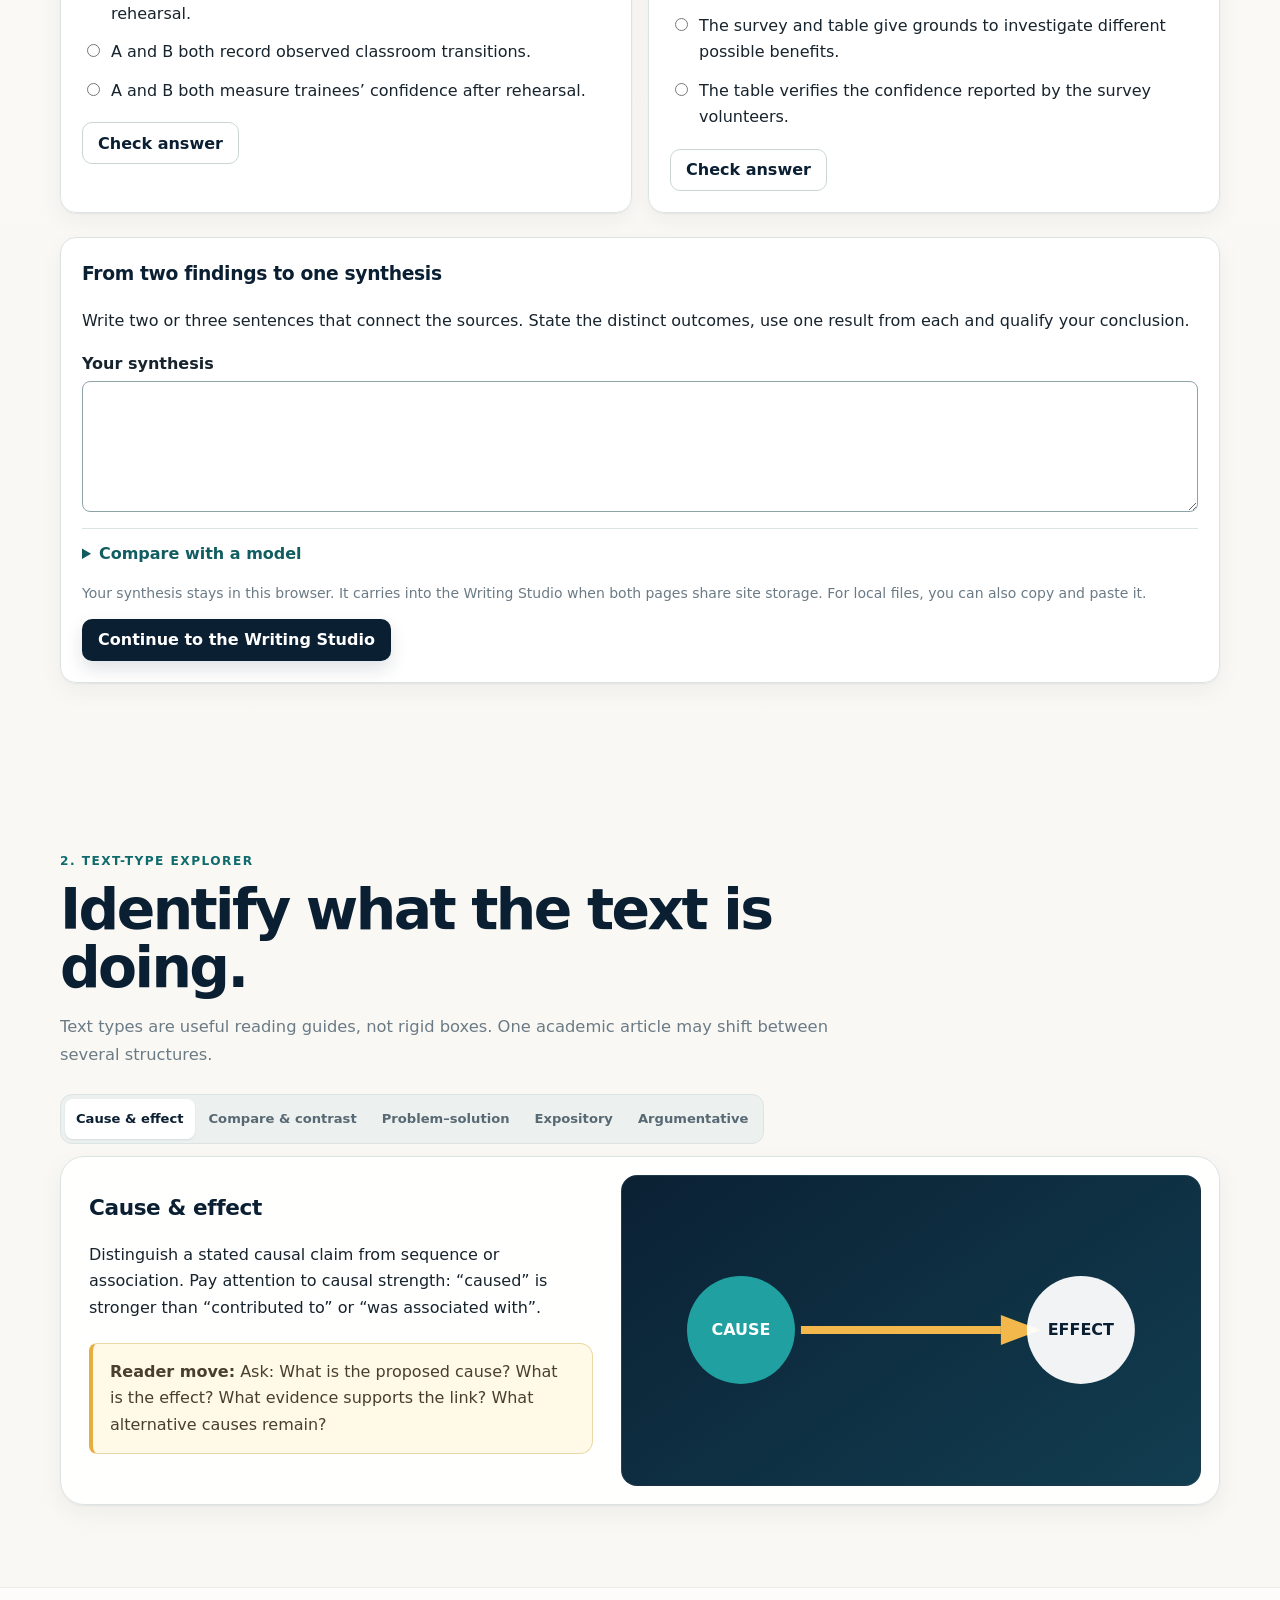
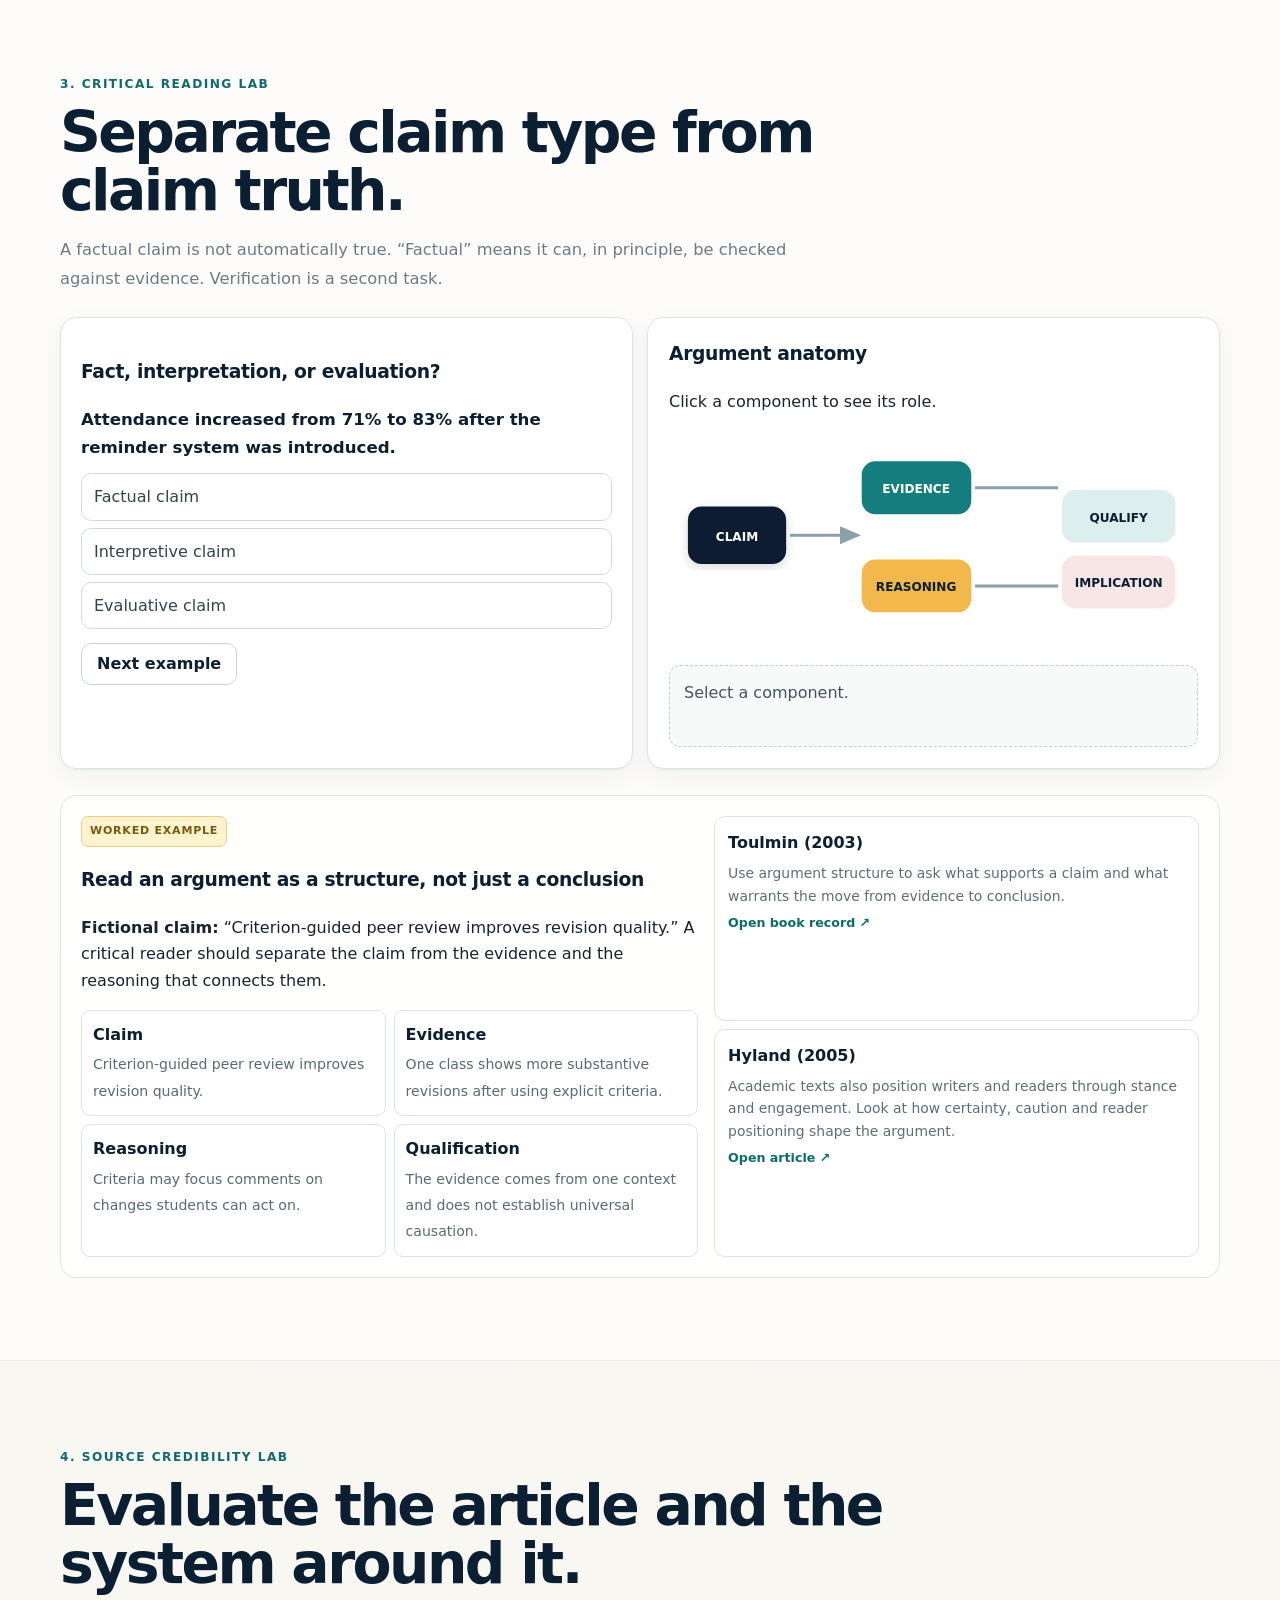
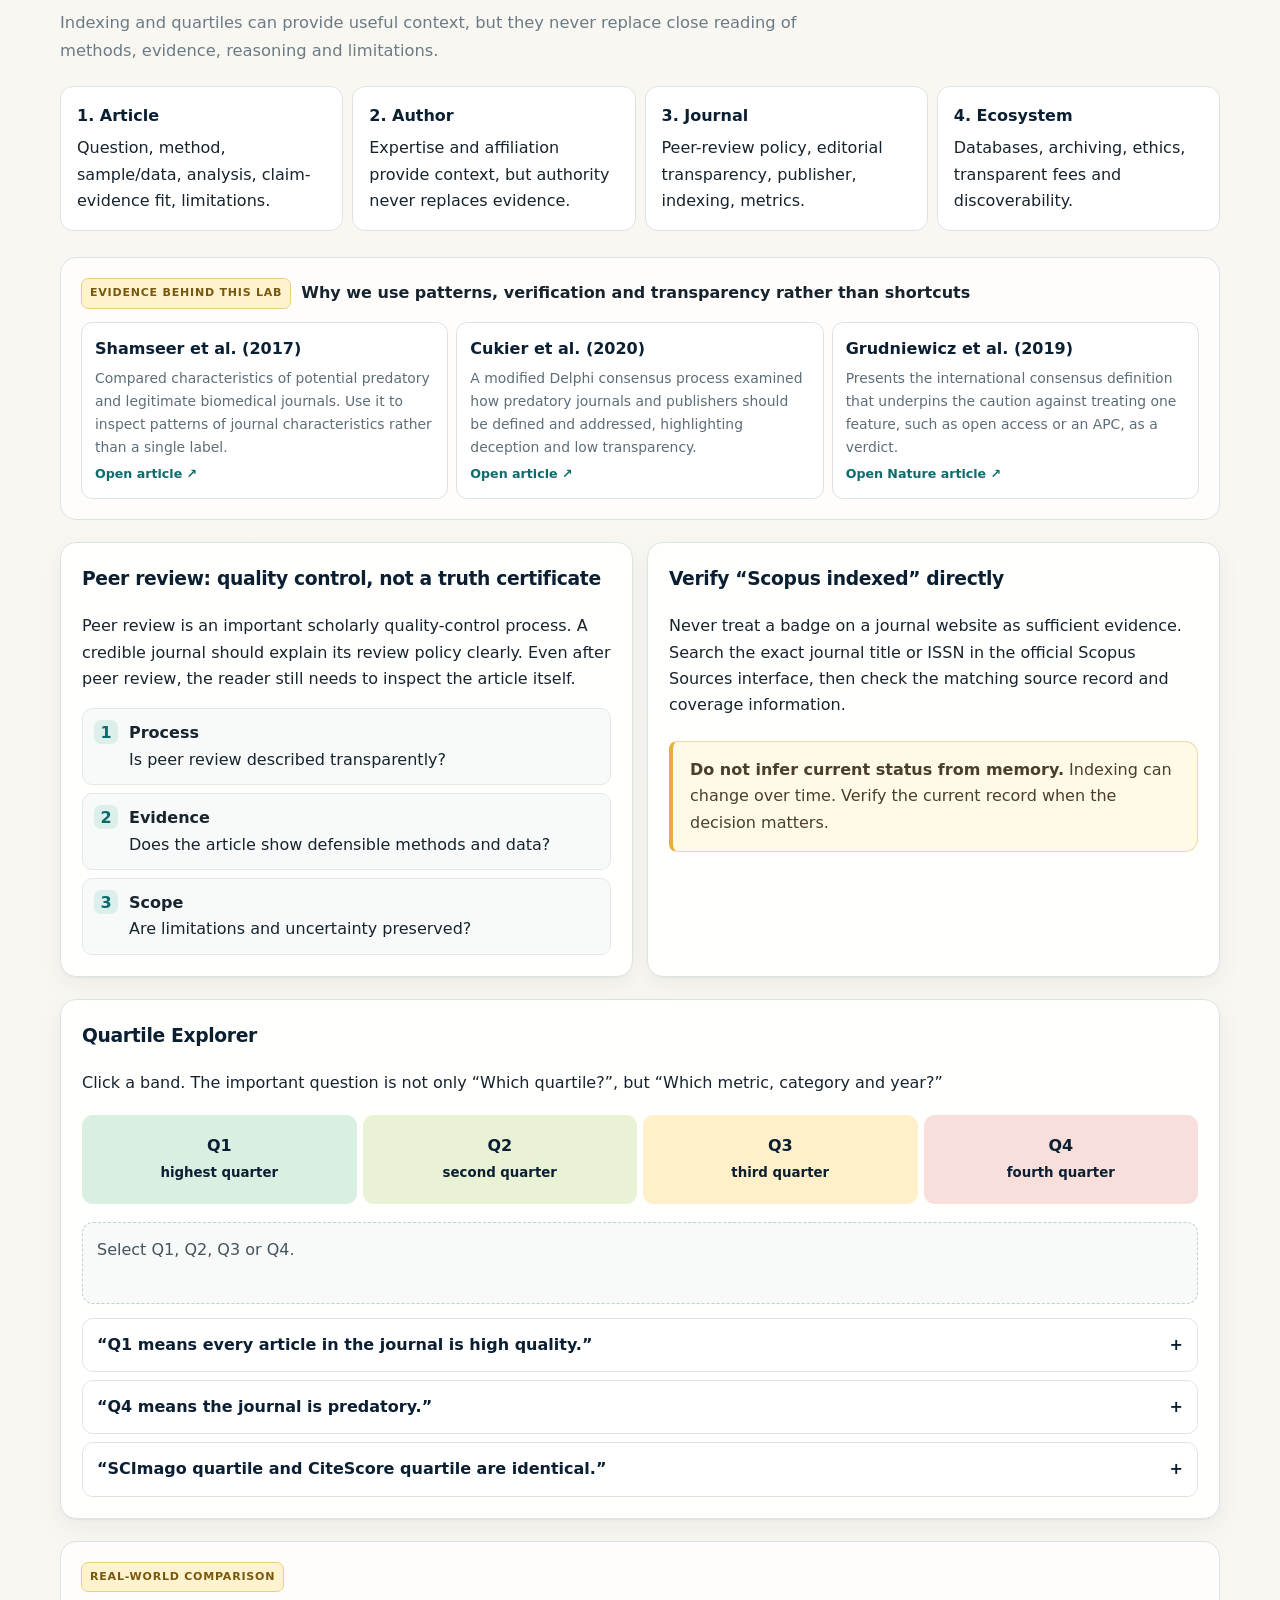
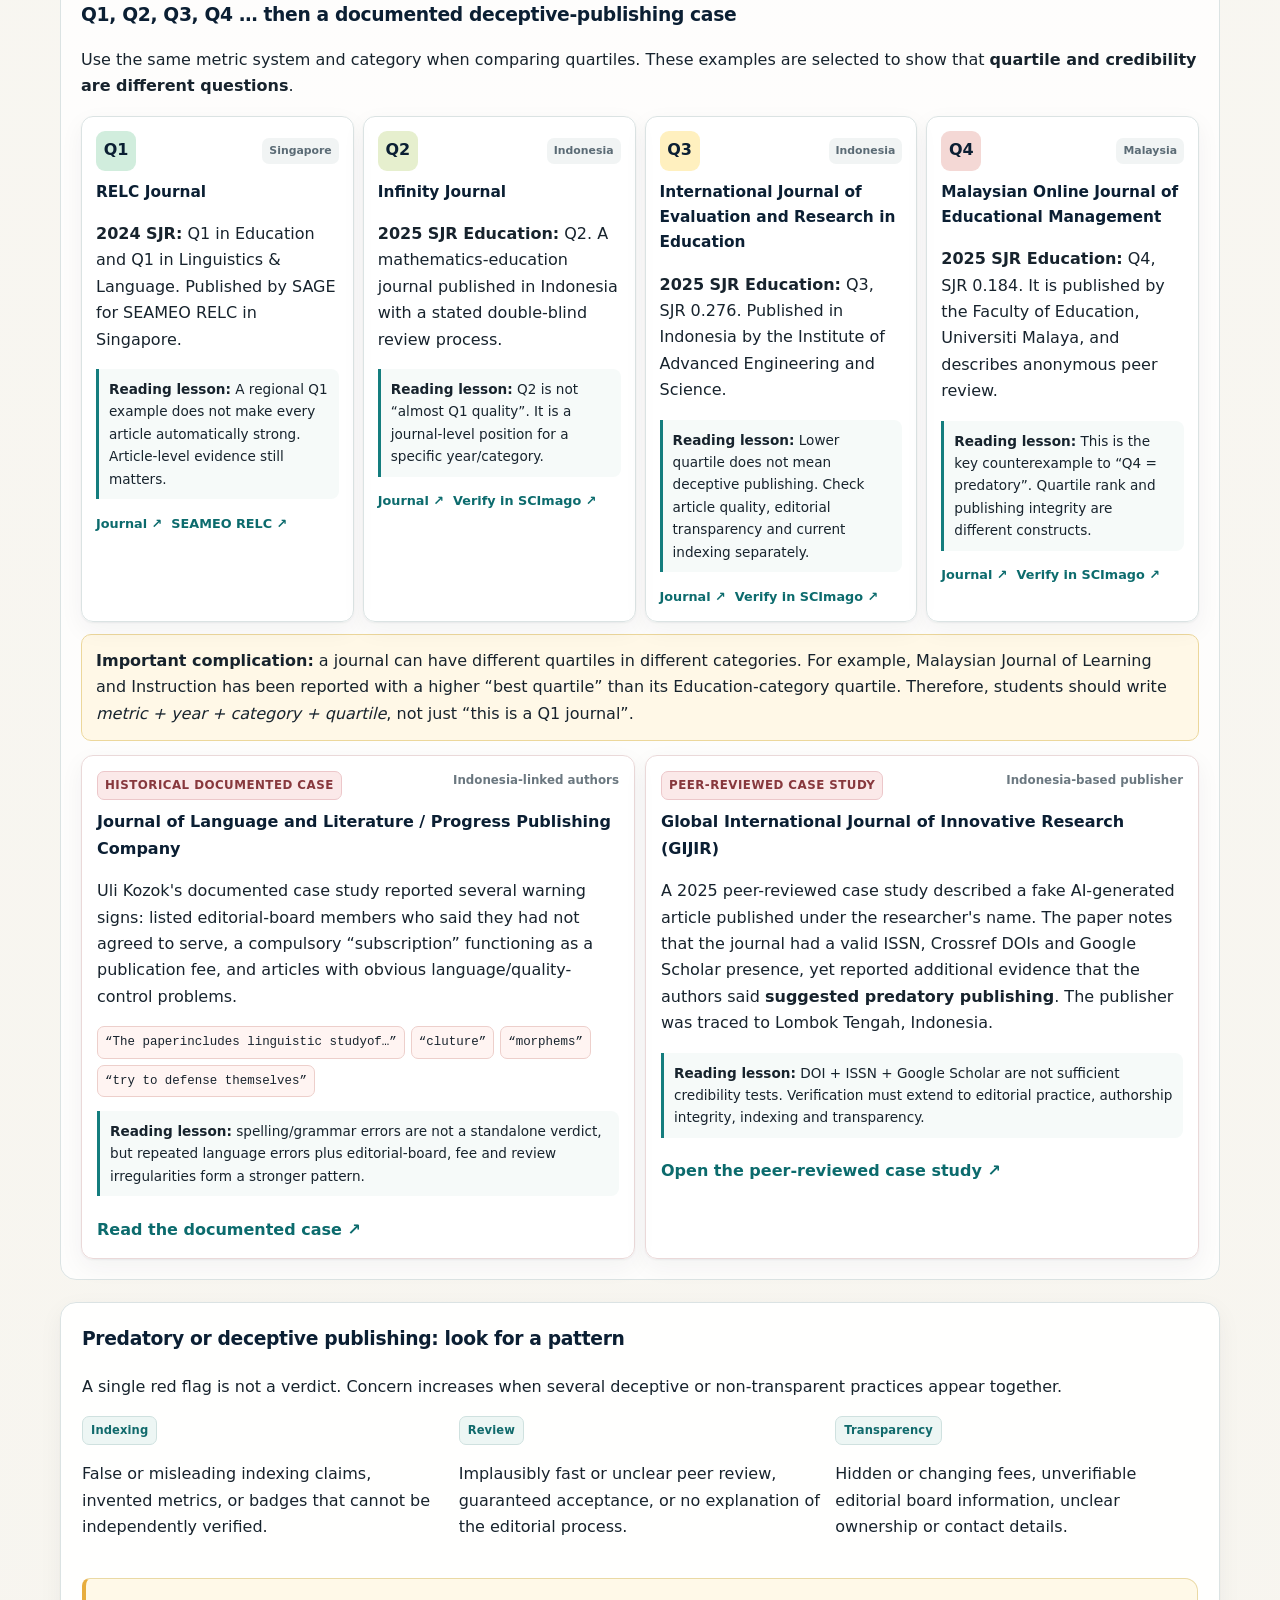
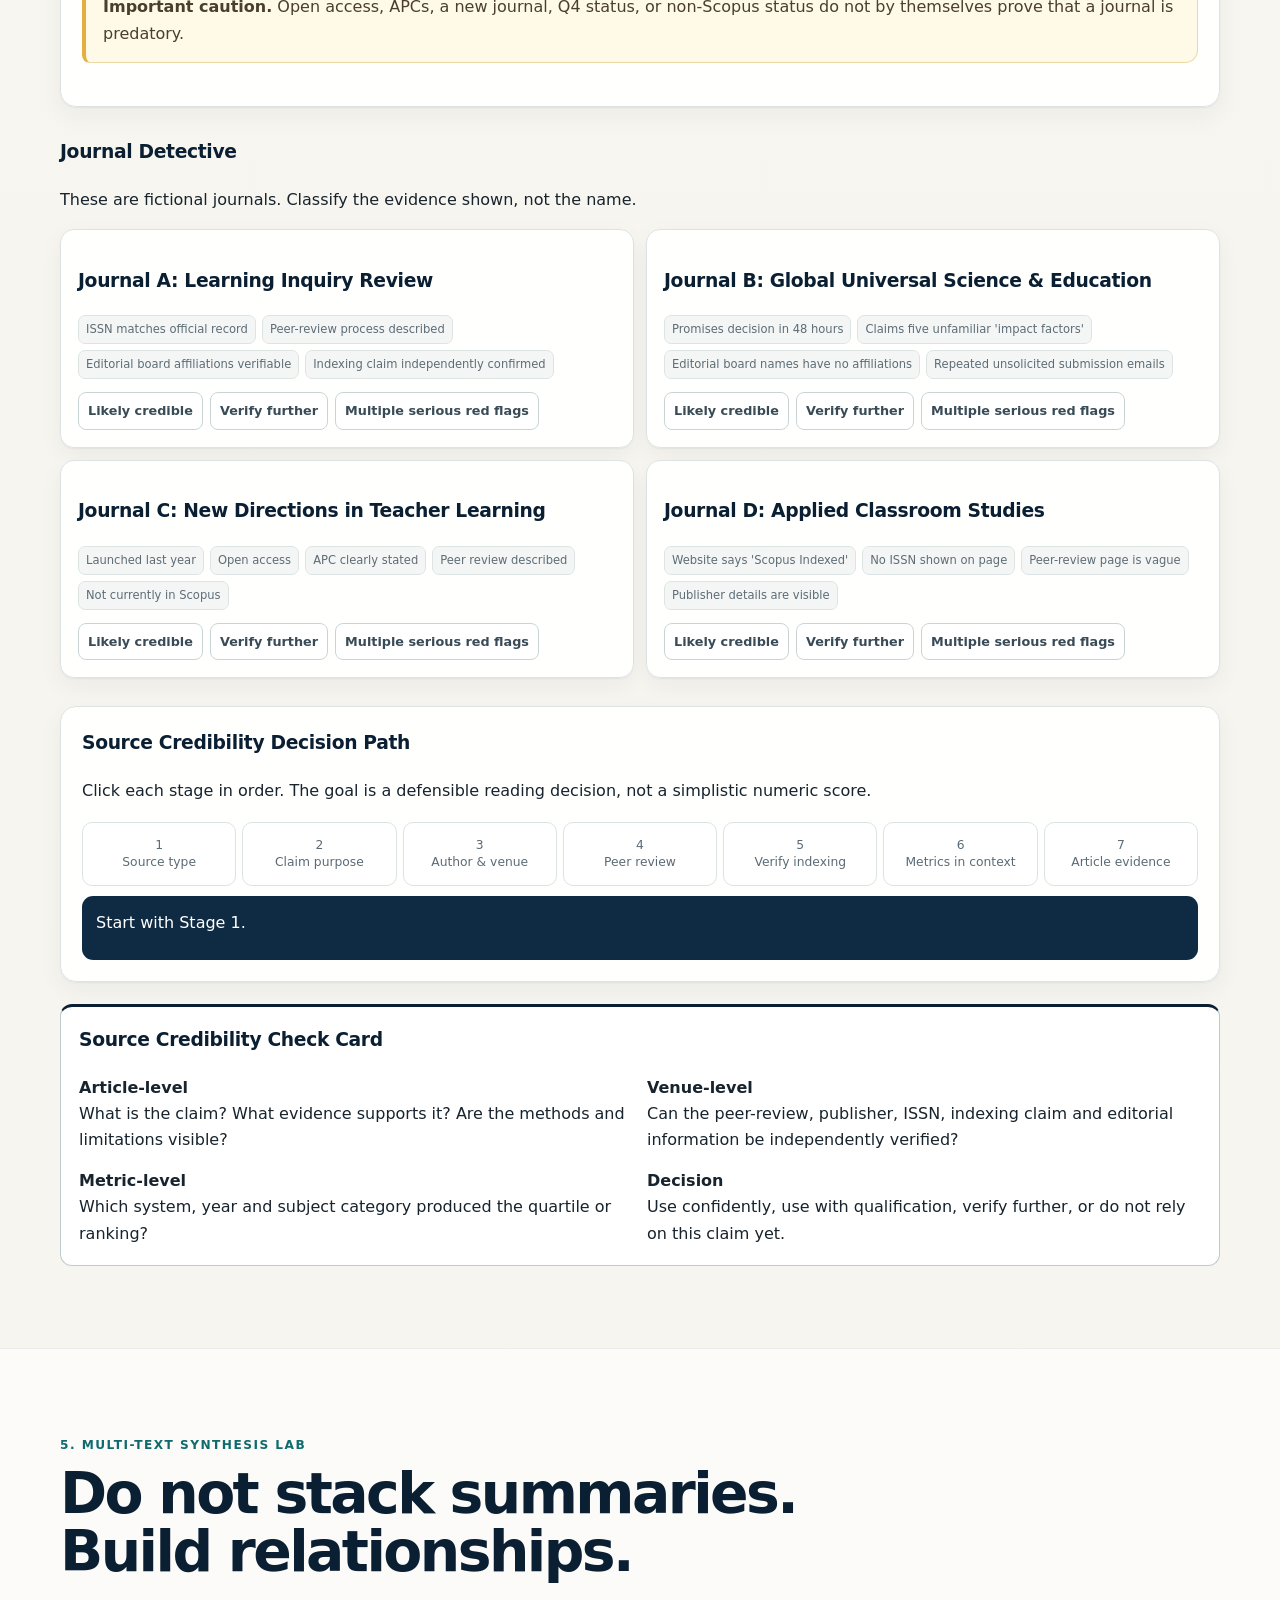
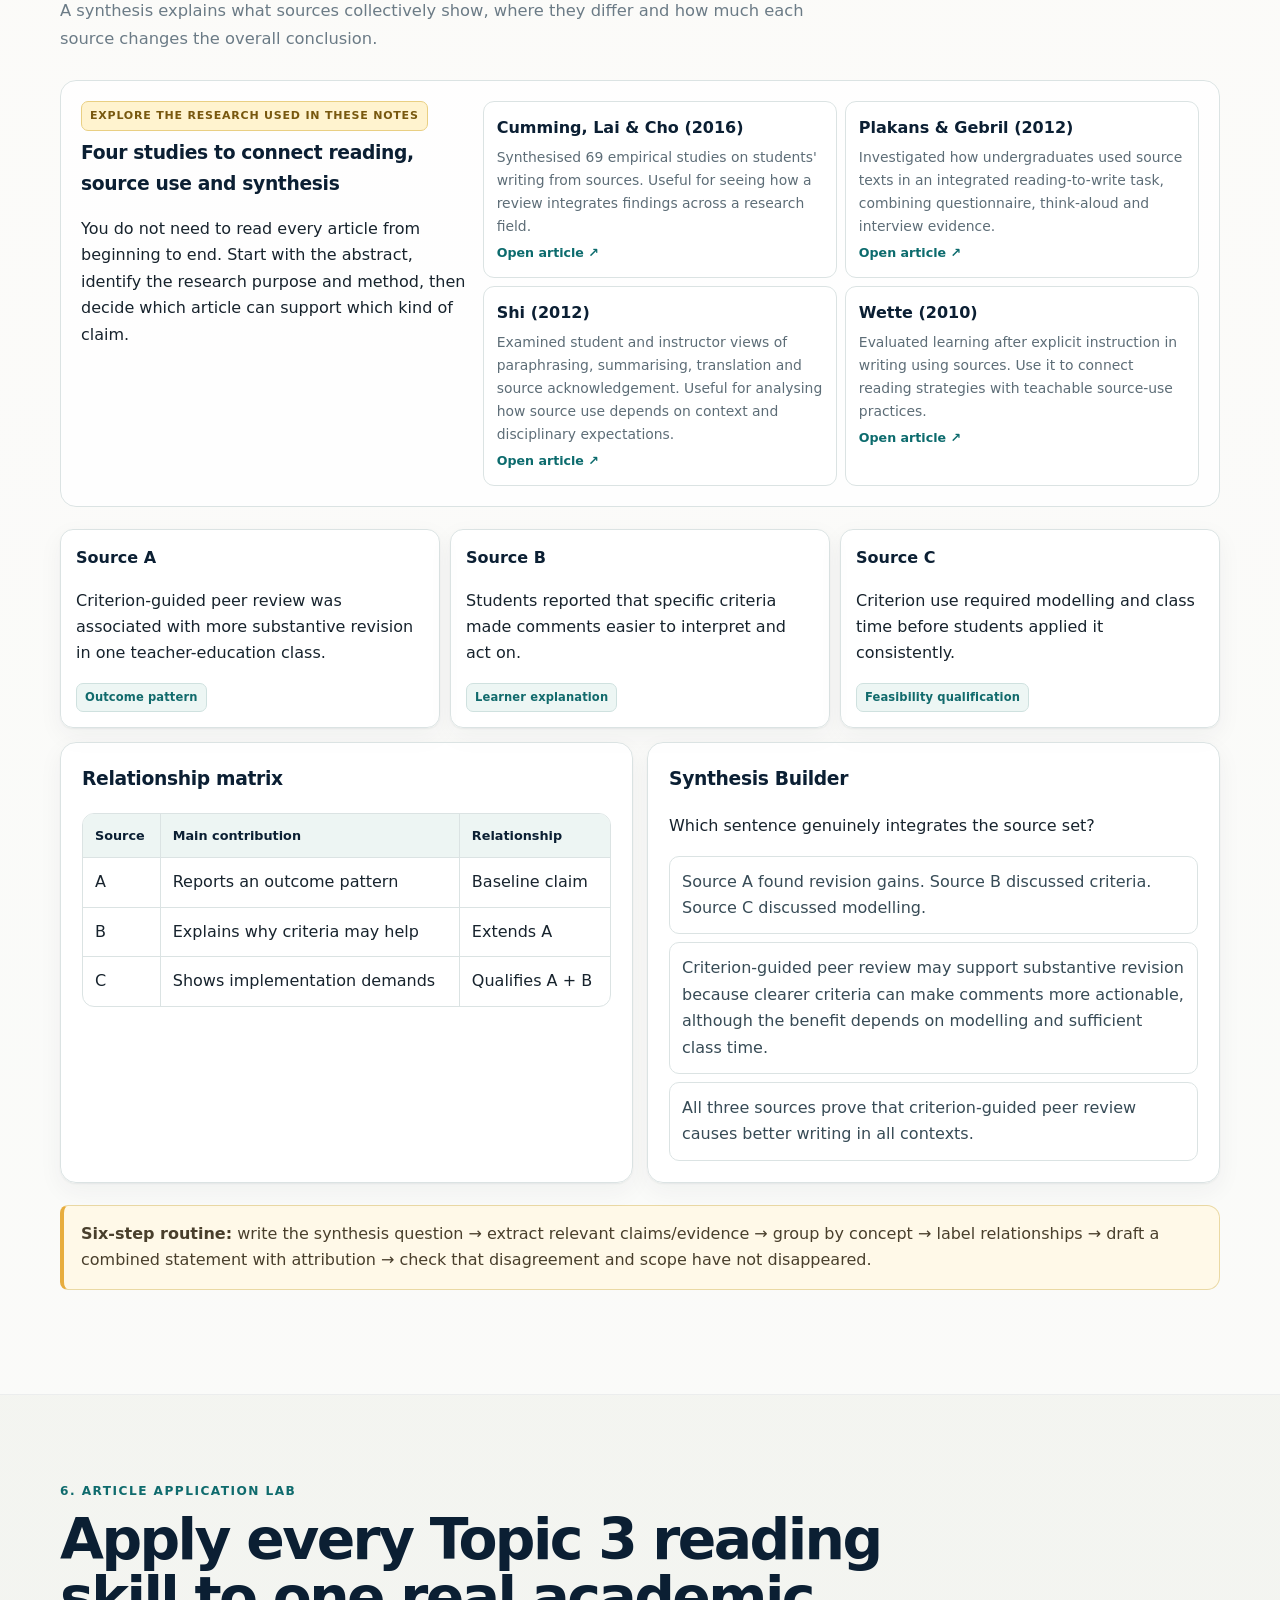
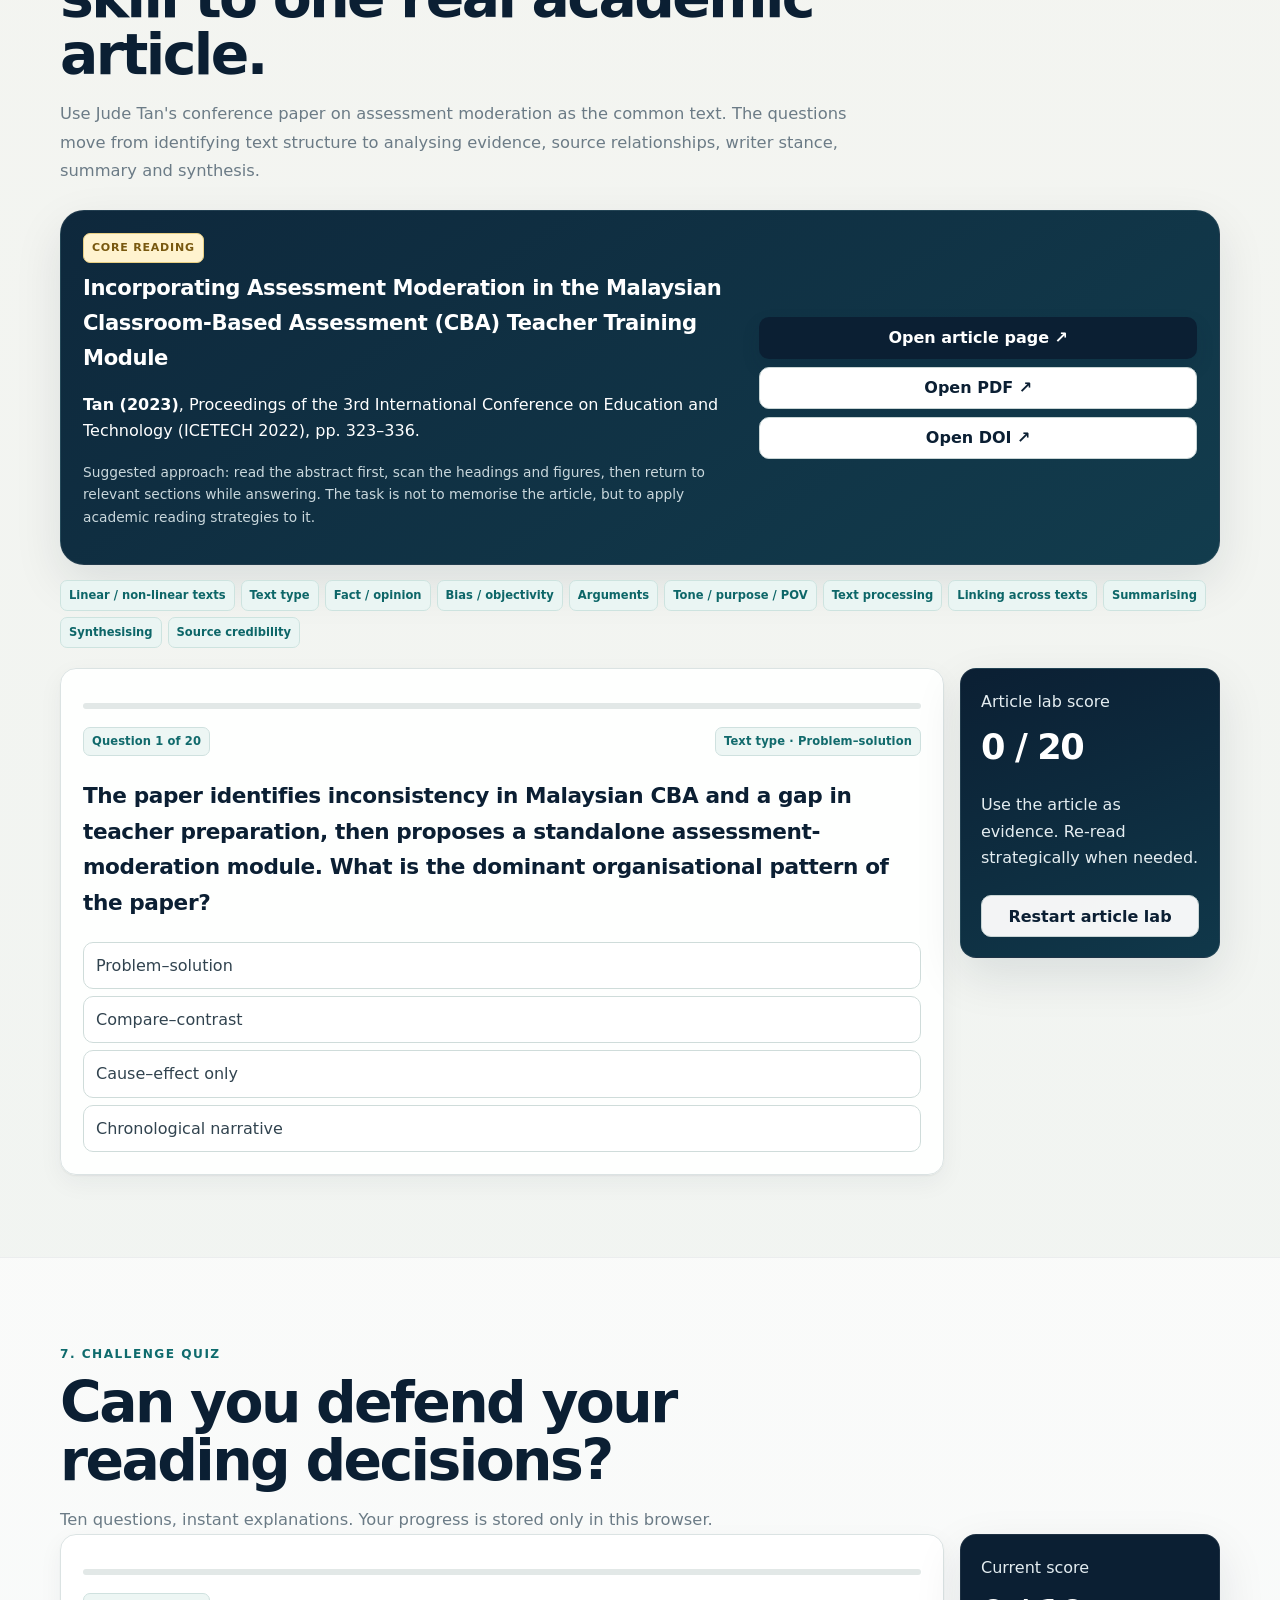
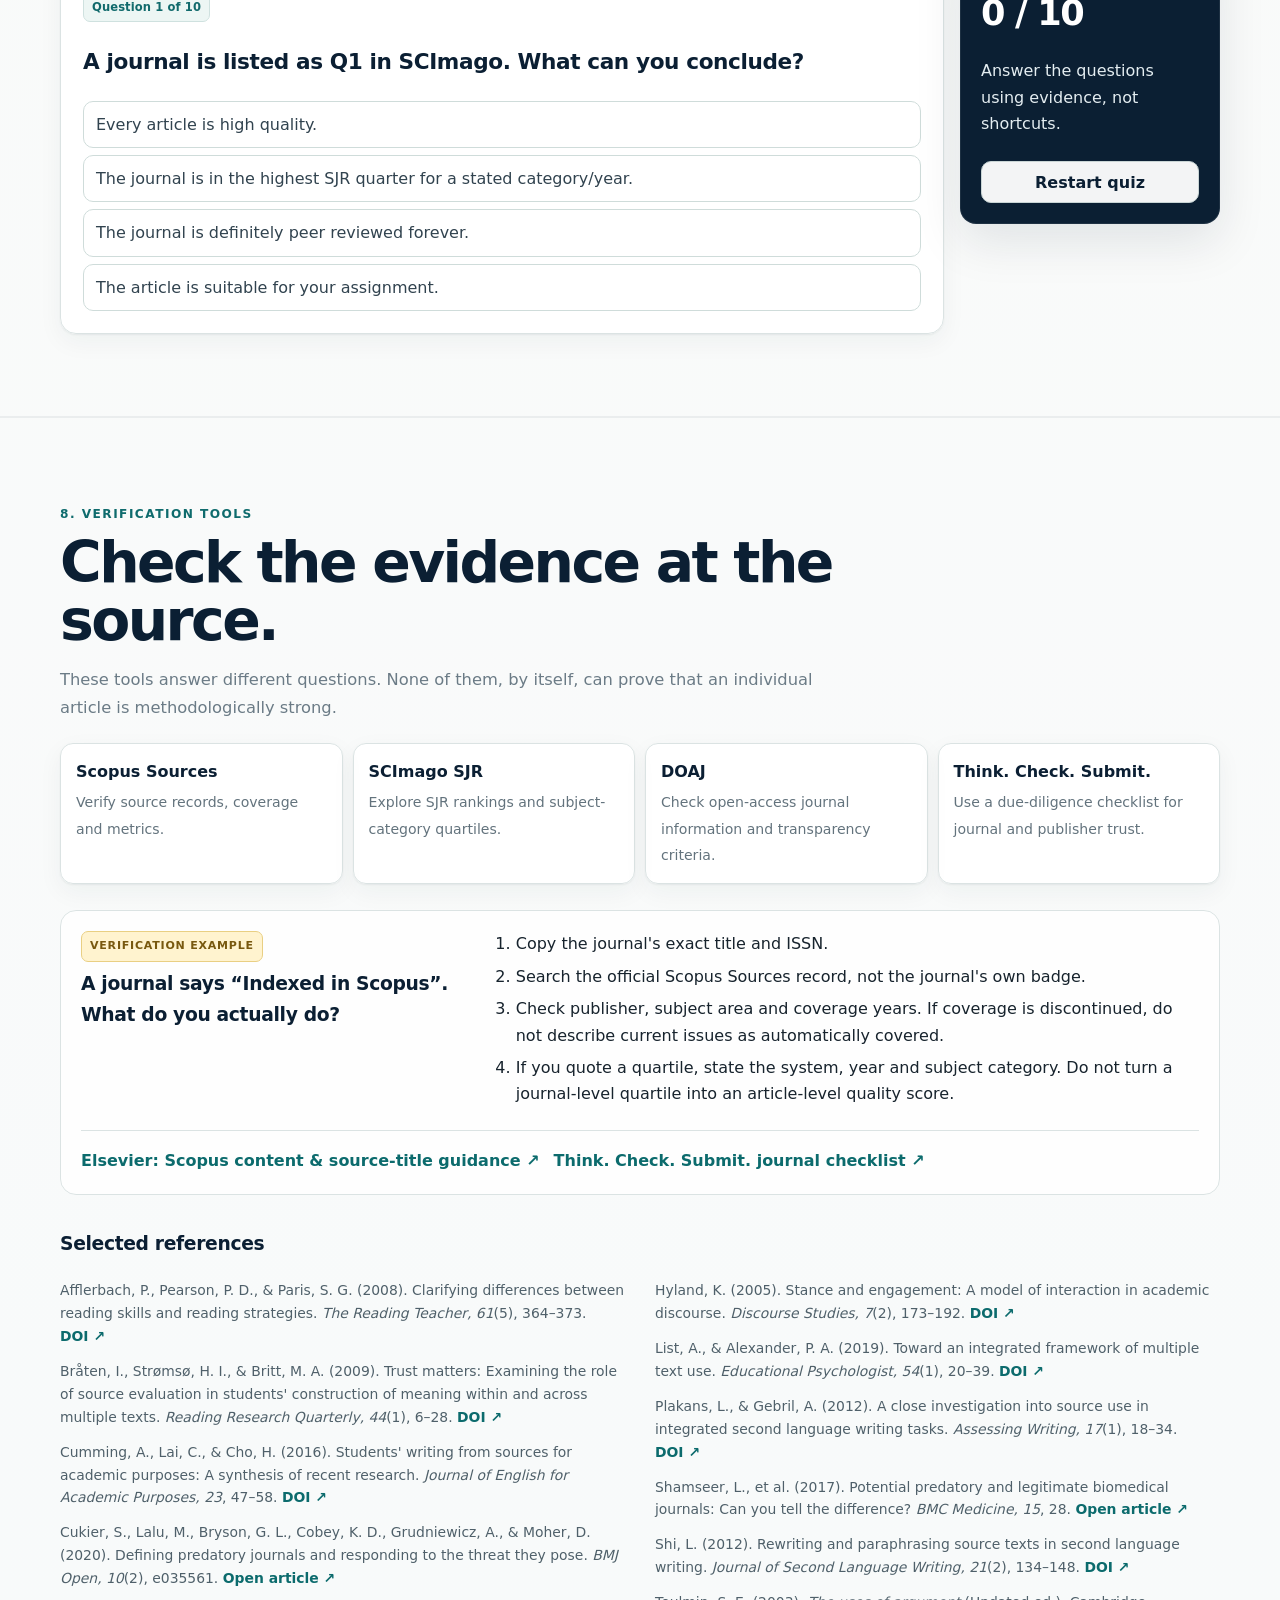
==== commit 82d41115: "Add TSLB1114 course hub and academic writing explorer" ====
--- a/index.html
+++ b/index.html
@@ -6,14 +6,17 @@
 <title>TSLB1114 Academic Reading Explorer</title>
 <meta name="description" content="Interactive student learning website for TSLB1114 Topic 3: Academic Reading." />
 <link rel="stylesheet" href="styles.css">
+<link rel="stylesheet" href="study.css">
+<script src="study.js" defer></script>
 
 </head>
-<body>
+<body class="reading-page">
+<a class="skip-link" href="#reading-main">Skip to Reading Explorer</a>
 <header class="topbar">
   <div class="wrap nav">
     <a class="brand" href="#home"><span class="brandmark">AR</span>TSLB1114 Reading Explorer</a>
     <nav class="navlinks" aria-label="Main navigation">
-      <a href="#map">Topic map</a><a href="#texts">Text types</a><a href="#critical">Critical reading</a>
+      <a href="course.html">Course hub</a><a href="#map">Topic map</a><a href="#source-pair">Paired texts</a><a href="#texts">Text types</a><a href="#critical">Critical reading</a>
       <a href="#credibility">Source credibility</a><a href="#synthesis">Synthesis</a><a href="#article-lab">Article lab</a><a href="#challenge">Challenge</a>
     </nav>
     <button class="reset" id="resetProgress">Reset progress</button>
@@ -21,7 +24,7 @@
   <div class="progressbar"><span id="scrollProgress"></span></div>
 </header>
 
-<main>
+<main id="reading-main" tabindex="-1">
 <section class="hero" id="home">
  <div class="wrap hero-grid">
   <div>
@@ -30,7 +33,8 @@
    <p class="lead">Move beyond “finding information”. Analyse what a text is doing, how a claim is supported, how sources relate, and how much confidence the evidence deserves.</p>
    <div class="hero-actions">
     <a class="btn primary" href="#map">Start exploring</a>
-    <a class="btn secondary" href="#credibility">Source Credibility Lab</a>
+    <a class="btn secondary" href="lecture-notes.html#topic-3">Revised lecture notes</a>
+    <a class="btn secondary" href="writing.html">Topic 4 · Academic Writing</a>
    </div>
    <p class="note">PPISMP 2026–2027 · CLO2: Analyse critically a variety of academic texts (C4, PLO2, KKG2).</p>
   </div>
@@ -81,6 +85,25 @@
     </article>
    </div>
   </div>
+ </div>
+</section>
+
+<section class="section" id="source-pair">
+ <div class="wrap">
+  <span class="kicker">3.1 · Reading across multiple texts</span>
+  <h2>Read the prose and the table together.</h2>
+  <p class="section-intro">Two simulated sources examine peer rehearsal before a microteaching session. Identify what each source measures and how far its evidence can support a shared conclusion.</p>
+  <div data-source-pair></div>
+  <div class="study-grid study-checks" data-practice="reading"></div>
+  <section class="card study-block">
+   <h3>From two findings to one synthesis</h3>
+   <p>Write two or three sentences that connect the sources. State the distinct outcomes, use one result from each and qualify your conclusion.</p>
+   <label class="study-label" for="reading-synthesis">Your synthesis</label>
+   <textarea class="study-input" id="reading-synthesis" data-study-save="synthesis" rows="4" maxlength="3000"></textarea>
+   <details class="study-model"><summary>Compare with a model</summary><p>The survey indicates that nine of twelve volunteers reported greater confidence after rehearsing. The observation table shows a small descriptive difference in clear transitions between rehearsed and unrehearsed sessions. The sources give reasons to investigate rehearsal further, while their different measures and designs limit causal conclusions.</p></details>
+   <p class="study-note" data-storage-message role="status">Your synthesis stays in this browser. It carries into the Writing Studio when both pages share site storage. For local files, you can also copy and paste it.</p>
+   <a class="btn primary" href="writing.html#studio">Continue to the Writing Studio</a>
+  </section>
  </div>
 </section>
 
@@ -505,4 +528,4 @@
 
 <script src="app.js"></script>
 </body>
-</html>+</html>
--- a/styles.css
+++ b/styles.css
@@ -1,218 +1,918 @@
 :root{
-  --navy:#0b1f33; --navy2:#102d46; --teal:#147d7e; --teal2:#20a0a0;
-  --ink:#18232d; --muted:#60707c; --paper:#f6f3eb; --white:#fff;
-  --warm:#f2b84b; --rose:#c95d63; --green:#2f855a; --line:#d9e1e5;
-  --soft:#eef6f5; --shadow:0 16px 45px rgba(11,31,51,.12);
-  --radius:20px;
+  --ink:#17232d;
+  --ink-strong:#0b1f33;
+  --ink-soft:#41525f;
+  --muted:#6b7b86;
+  --paper:#f7f5ef;
+  --paper-2:#fbfaf7;
+  --surface:#ffffff;
+  --surface-soft:#f1f6f5;
+  --line:#dbe3e3;
+  --line-strong:#c9d5d5;
+  --navy:#0b1f33;
+  --navy2:#123047;
+  --teal:#147d7e;
+  --teal2:#1f9b99;
+  --teal-soft:#dff0ed;
+  --warm:#e7ad3e;
+  --warm-soft:#fff4d8;
+  --rose:#bd5b62;
+  --green:#2f855a;
+  --shadow-sm:0 1px 2px rgba(11,31,51,.06),0 8px 24px rgba(11,31,51,.05);
+  --shadow-md:0 18px 48px rgba(11,31,51,.10);
+  --radius-sm:10px;
+  --radius:16px;
+  --radius-lg:24px;
+  --ease-out:cubic-bezier(.23,1,.32,1);
+  --ease-in-out:cubic-bezier(.77,0,.175,1);
 }
 *{box-sizing:border-box}
-html{scroll-behavior:smooth}
-body{margin:0;font-family:Inter,ui-sans-serif,system-ui,-apple-system,"Segoe UI",Arial,sans-serif;color:var(--ink);background:linear-gradient(180deg,#fbfaf6 0,#f5f7f6 45%,#eef5f4 100%);line-height:1.6}
+html{scroll-behavior:smooth;scroll-padding-top:118px}
+body{
+  margin:0;
+  font-family:Inter,ui-sans-serif,system-ui,-apple-system,"Segoe UI",Arial,sans-serif;
+  color:var(--ink);
+  background:
+    radial-gradient(circle at 85% 4%,rgba(20,125,126,.08),transparent 29rem),
+    linear-gradient(180deg,var(--paper-2) 0,var(--paper) 62%,#eef4f3 100%);
+  line-height:1.65;
+  text-rendering:optimizeLegibility;
+}
+body::before{
+  content:"";
+  position:fixed;
+  inset:0;
+  pointer-events:none;
+  z-index:-1;
+  opacity:.3;
+  background-image:linear-gradient(rgba(11,31,51,.025) 1px,transparent 1px),linear-gradient(90deg,rgba(11,31,51,.025) 1px,transparent 1px);
+  background-size:32px 32px;
+  mask-image:linear-gradient(to bottom,black,transparent 58%);
+}
 a{color:inherit}
-button{font:inherit}
-.wrap{width:min(1180px,92vw);margin:auto}
-.topbar{position:sticky;top:0;z-index:50;background:rgba(11,31,51,.94);backdrop-filter:blur(12px);border-bottom:1px solid rgba(255,255,255,.12)}
-.nav{display:flex;align-items:center;gap:18px;min-height:70px}
-.brand{display:flex;align-items:center;gap:10px;color:#fff;text-decoration:none;font-weight:800;letter-spacing:.2px;white-space:nowrap}
-.brandmark{width:36px;height:36px;border-radius:12px;background:linear-gradient(145deg,var(--teal2),var(--warm));display:grid;place-items:center;color:var(--navy);font-weight:900}
-.navlinks{display:flex;gap:8px;overflow-x:auto;scrollbar-width:none;margin-left:auto}
+button,input,textarea,select{font:inherit}
+button,a{-webkit-tap-highlight-color:transparent}
+img,svg{display:block;max-width:100%}
+::selection{background:#cfe9e5;color:var(--navy)}
+:focus-visible{outline:3px solid rgba(20,125,126,.34);outline-offset:3px}
+.wrap{width:min(1160px,calc(100vw - 40px));margin-inline:auto}
+
+/* Header */
+.topbar{
+  position:sticky;
+  top:0;
+  z-index:50;
+  background:rgba(10,27,42,.94);
+  border-bottom:1px solid rgba(255,255,255,.10);
+  backdrop-filter:blur(16px) saturate(130%);
+}
+.nav{
+  min-height:74px;
+  display:grid;
+  grid-template-columns:auto minmax(0,1fr) auto;
+  align-items:center;
+  gap:18px;
+}
+.brand{
+  display:flex;
+  align-items:center;
+  gap:10px;
+  color:#fff;
+  text-decoration:none;
+  font-weight:760;
+  letter-spacing:-.01em;
+  white-space:nowrap;
+}
+.brandmark{
+  width:34px;
+  height:34px;
+  border-radius:10px;
+  display:grid;
+  place-items:center;
+  flex:0 0 auto;
+  background:#e7f2ef;
+  color:var(--navy);
+  font-size:.78rem;
+  font-weight:900;
+  box-shadow:inset 0 0 0 1px rgba(255,255,255,.5);
+}
+.navlinks{
+  display:flex;
+  align-items:center;
+  gap:3px;
+  overflow-x:auto;
+  scrollbar-width:none;
+  padding:4px;
+  border:1px solid rgba(255,255,255,.08);
+  border-radius:12px;
+  background:rgba(255,255,255,.045);
+}
 .navlinks::-webkit-scrollbar{display:none}
-.navlinks a{color:#dfe9ef;text-decoration:none;font-size:.88rem;padding:8px 11px;border-radius:999px;white-space:nowrap}
-.navlinks a:hover,.navlinks a:focus{background:rgba(255,255,255,.12);outline:none}
-.progressbar{height:4px;background:rgba(255,255,255,.15)}
-.progressbar span{display:block;height:100%;width:0;background:linear-gradient(90deg,var(--warm),var(--teal2));transition:width .3s ease}
-.hero{padding:72px 0 48px;position:relative;overflow:hidden}
-.hero:before{content:"";position:absolute;width:520px;height:520px;border-radius:50%;background:radial-gradient(circle,rgba(32,160,160,.20),rgba(32,160,160,0) 68%);right:-140px;top:-160px}
-.hero-grid{display:grid;grid-template-columns:1.08fr .92fr;gap:44px;align-items:center}
-.eyebrow{display:inline-flex;align-items:center;gap:8px;padding:7px 12px;background:#e9f5f3;border:1px solid #cce7e3;border-radius:999px;color:#0d6668;font-weight:800;font-size:.8rem;letter-spacing:.08em;text-transform:uppercase}
-h1{font-size:clamp(2.5rem,6vw,5.2rem);line-height:.98;margin:18px 0 20px;letter-spacing:-.045em;color:var(--navy)}
-h1 span{color:var(--teal)}
-.lead{font-size:1.13rem;color:#475965;max-width:720px}
-.hero-actions{display:flex;gap:12px;flex-wrap:wrap;margin-top:26px}
-.btn{border:0;border-radius:12px;padding:12px 16px;font-weight:800;cursor:pointer;text-decoration:none;display:inline-flex;align-items:center;gap:8px}
-.btn.primary{background:var(--navy);color:white}
-.btn.secondary{background:white;color:var(--navy);border:1px solid var(--line)}
-.btn.teal{background:var(--teal);color:white}
-.btn:hover{transform:translateY(-1px)}
-.hero-card{background:white;border:1px solid #dce8e7;border-radius:28px;box-shadow:var(--shadow);padding:24px;position:relative}
-.hero-card h3{margin:0 0 4px;color:var(--navy)}
-.map{display:grid;grid-template-columns:repeat(3,1fr);gap:10px;margin-top:18px}
-.map .node{min-height:116px;border-radius:18px;padding:14px;background:#f7fbfa;border:1px solid #d9e9e6;position:relative;overflow:hidden}
-.map .node b{display:block;color:var(--navy);font-size:.95rem}
-.map .node small{color:#60737d}
-.map .node:after{content:"";position:absolute;width:52px;height:52px;border-radius:50%;right:-12px;bottom:-12px;background:rgba(20,125,126,.1)}
-.section{padding:72px 0}
-.section.alt{background:rgba(255,255,255,.62);border-top:1px solid #e4ecec;border-bottom:1px solid #e4ecec}
-.kicker{font-size:.8rem;text-transform:uppercase;letter-spacing:.12em;color:var(--teal);font-weight:900}
-h2{font-size:clamp(2rem,4vw,3.2rem);line-height:1.05;color:var(--navy);letter-spacing:-.03em;margin:.3rem 0 1rem}
-h3{color:var(--navy)}
-.section-intro{max-width:800px;color:var(--muted);font-size:1.04rem}
-.grid{display:grid;gap:18px}
-.grid.three{grid-template-columns:repeat(3,1fr)}
-.grid.two{grid-template-columns:repeat(2,1fr)}
-.card{background:white;border:1px solid #dfe8e8;border-radius:var(--radius);padding:22px;box-shadow:0 8px 28px rgba(16,45,70,.06)}
+.navlinks a{
+  position:relative;
+  color:#cad8df;
+  text-decoration:none;
+  font-size:.82rem;
+  font-weight:650;
+  line-height:1;
+  white-space:nowrap;
+  padding:9px 10px;
+  border-radius:8px;
+  transition:background-color 150ms var(--ease-out),color 150ms var(--ease-out),transform 120ms var(--ease-out);
+}
+.navlinks a.is-active,.navlinks a[aria-current="page"]{
+  color:#fff;
+  background:rgba(255,255,255,.12);
+}
+.reset{
+  min-height:36px;
+  padding:8px 11px;
+  border:1px solid rgba(255,255,255,.20);
+  border-radius:9px;
+  background:transparent;
+  color:#e2ebef;
+  cursor:pointer;
+  font-size:.78rem;
+  font-weight:700;
+  transition:background-color 150ms var(--ease-out),border-color 150ms var(--ease-out),transform 120ms var(--ease-out);
+}
+.progressbar{height:3px;background:rgba(255,255,255,.07)}
+.progressbar span{
+  display:block;
+  width:0;
+  height:100%;
+  background:linear-gradient(90deg,var(--teal2),#7fd0c7,var(--warm));
+  transition:width 160ms linear;
+}
+
+/* Hero */
+.hero{
+  position:relative;
+  overflow:hidden;
+  padding:88px 0 64px;
+}
+.hero::after{
+  content:"EVIDENCE";
+  position:absolute;
+  right:-.04em;
+  top:42px;
+  z-index:-1;
+  color:rgba(11,31,51,.035);
+  font-size:clamp(7rem,18vw,16rem);
+  line-height:.8;
+  font-weight:900;
+  letter-spacing:-.08em;
+  pointer-events:none;
+}
+.hero-grid{
+  display:grid;
+  grid-template-columns:minmax(0,1.08fr) minmax(360px,.72fr);
+  gap:54px;
+  align-items:center;
+}
+.eyebrow,.kicker{
+  display:inline-flex;
+  align-items:center;
+  width:max-content;
+  color:#0f6b6d;
+  font-size:.76rem;
+  font-weight:850;
+  letter-spacing:.12em;
+  text-transform:uppercase;
+}
+.eyebrow{
+  gap:8px;
+  padding:7px 10px;
+  border:1px solid #c9e1dd;
+  border-radius:8px;
+  background:rgba(235,247,244,.82);
+}
+.eyebrow::before{
+  content:"";
+  width:7px;
+  height:7px;
+  border-radius:50%;
+  background:var(--teal);
+  box-shadow:0 0 0 4px rgba(20,125,126,.10);
+}
+h1{
+  max-width:760px;
+  margin:20px 0 22px;
+  color:var(--navy);
+  font-size:clamp(3.2rem,7vw,6.3rem);
+  line-height:.9;
+  letter-spacing:-.065em;
+  font-weight:850;
+}
+h1 span{
+  color:var(--teal);
+  font-weight:650;
+}
+.lead{
+  max-width:710px;
+  margin:0;
+  color:#485b68;
+  font-size:clamp(1.02rem,1.7vw,1.18rem);
+  line-height:1.75;
+}
+.hero-actions{display:flex;gap:10px;flex-wrap:wrap;margin-top:28px}
+.btn{
+  min-height:42px;
+  display:inline-flex;
+  align-items:center;
+  justify-content:center;
+  gap:8px;
+  border:1px solid transparent;
+  border-radius:10px;
+  padding:10px 15px;
+  cursor:pointer;
+  text-decoration:none;
+  font-weight:760;
+  line-height:1.2;
+  transition:transform 120ms var(--ease-out),background-color 160ms var(--ease-out),border-color 160ms var(--ease-out),color 160ms var(--ease-out),box-shadow 160ms var(--ease-out);
+}
+.btn.primary{
+  color:#fff;
+  background:var(--navy);
+  box-shadow:0 8px 18px rgba(11,31,51,.13);
+}
+.btn.secondary{color:var(--navy);background:rgba(255,255,255,.8);border-color:var(--line-strong)}
+.btn.teal{color:#fff;background:var(--teal)}
+.note{font-size:.86rem;color:#70808b}
+.hero .note{margin-top:18px;max-width:720px}
+.hero-card{
+  position:relative;
+  padding:20px;
+  border:1px solid rgba(21,67,80,.13);
+  border-radius:var(--radius-lg);
+  background:rgba(255,255,255,.82);
+  box-shadow:var(--shadow-md);
+  backdrop-filter:blur(14px);
+}
+.hero-card::before{
+  content:"";
+  position:absolute;
+  inset:11px;
+  border:1px solid rgba(20,125,126,.08);
+  border-radius:17px;
+  pointer-events:none;
+}
+.hero-card h3{
+  position:relative;
+  margin:0 0 14px;
+  padding:0 4px;
+  color:var(--navy);
+  font-size:.9rem;
+  text-transform:uppercase;
+  letter-spacing:.09em;
+}
+.map{display:grid;gap:7px}
+.map .node{
+  position:relative;
+  min-height:0;
+  display:grid;
+  grid-template-columns:42px 1fr;
+  grid-template-rows:auto auto;
+  column-gap:12px;
+  align-items:center;
+  padding:12px 13px;
+  border:1px solid transparent;
+  border-radius:12px;
+  background:transparent;
+  overflow:hidden;
+  transition:background-color 160ms var(--ease-out),border-color 160ms var(--ease-out),transform 140ms var(--ease-out);
+}
+.map .node .pill{grid-row:1/3;align-self:center}
+.map .node b{
+  display:block;
+  color:var(--navy);
+  font-size:.94rem;
+  line-height:1.3;
+}
+.map .node small{display:block;color:#73838d;line-height:1.35}
+.map .node::after{
+  content:"";
+  position:absolute;
+  left:21px;
+  bottom:-8px;
+  width:1px;
+  height:16px;
+  background:#cbdad8;
+}
+.map .node:last-child::after{display:none}
+
+/* Sections and type */
+.section{position:relative;padding:82px 0;scroll-margin-top:112px}
+.section.alt{
+  background:rgba(255,255,255,.58);
+  border-top:1px solid rgba(11,31,51,.06);
+  border-bottom:1px solid rgba(11,31,51,.06);
+}
+.kicker{margin-bottom:6px}
+h2{
+  max-width:850px;
+  margin:.25rem 0 1rem;
+  color:var(--navy);
+  font-size:clamp(2rem,4.6vw,3.55rem);
+  line-height:1.02;
+  letter-spacing:-.045em;
+  font-weight:800;
+}
+h3{color:var(--navy);letter-spacing:-.018em}
+.section-intro{max-width:790px;margin:0;color:var(--muted);font-size:1.02rem;line-height:1.75}
+.grid{display:grid;gap:14px}
+.grid.three{grid-template-columns:repeat(3,minmax(0,1fr))}
+.grid.two{grid-template-columns:repeat(2,minmax(0,1fr))}
+.card,.game,.quiz-card,.sourcecard,.resource,.journal,.example-card,.journal-case,.warning-case{
+  border:1px solid var(--line);
+  background:rgba(255,255,255,.92);
+  box-shadow:var(--shadow-sm);
+}
+.card{
+  padding:21px;
+  border-radius:var(--radius);
+}
 .card h3{margin-top:0}
-.icon{width:46px;height:46px;border-radius:14px;background:var(--soft);display:grid;place-items:center;margin-bottom:14px;color:var(--teal)}
-.icon svg{width:26px;height:26px}
-.pill{display:inline-flex;padding:4px 9px;border-radius:999px;background:#eef5f4;color:#126b6c;font-weight:800;font-size:.76rem}
-.keyidea{border-left:5px solid var(--warm);background:#fff8e9;border-radius:0 15px 15px 0;padding:16px 18px;margin:22px 0}
-.flow{display:flex;align-items:center;gap:10px;flex-wrap:wrap;margin-top:18px}
-.flow .step{background:white;border:1px solid #dbe7e7;border-radius:14px;padding:12px 14px;font-weight:800}
-.arrow{color:#8aa0a8;font-size:1.3rem}
-.type-tabs{display:flex;gap:8px;flex-wrap:wrap;margin:22px 0 14px}
-.type-tabs button{border:1px solid #cad8d8;background:white;border-radius:999px;padding:9px 12px;cursor:pointer;font-weight:800;color:#345}
-.type-tabs button.active{background:var(--navy);color:white;border-color:var(--navy)}
-.type-panel{background:white;border-radius:22px;border:1px solid #dce7e7;padding:24px;display:grid;grid-template-columns:1fr 1fr;gap:26px}
-.structure-visual{min-height:260px;border-radius:18px;background:linear-gradient(145deg,#0f2b43,#16435b);padding:22px;color:#fff;display:grid;place-items:center}
-.structure-visual svg{width:100%;height:auto;max-height:230px}
-.lab-grid{display:grid;grid-template-columns:.82fr 1.18fr;gap:20px}
-.sidebar-card{position:sticky;top:92px;align-self:start}
-.checklist{display:grid;gap:9px}
-.check{display:flex;gap:11px;align-items:flex-start;padding:12px;border-radius:13px;background:#f7faf9}
-.check .dot{width:24px;height:24px;border-radius:50%;display:grid;place-items:center;background:#dcefee;color:#0d6a6b;font-weight:900;flex:0 0 auto}
-.levels{display:grid;grid-template-columns:repeat(4,1fr);gap:10px;margin-top:18px}
-.level{border-radius:16px;padding:16px;min-height:145px;border:1px solid #dbe7e7;background:white}
-.level strong{display:block;color:var(--navy);margin-bottom:6px}
-.qbands{display:grid;grid-template-columns:repeat(4,1fr);overflow:hidden;border-radius:16px;border:1px solid #d7e2e2;margin:18px 0}
-.qband{padding:22px 10px;text-align:center;font-weight:900;cursor:pointer;transition:.2s}
-.qband:nth-child(1){background:#d7f3e6}.qband:nth-child(2){background:#e6f3cf}.qband:nth-child(3){background:#fff0c9}.qband:nth-child(4){background:#fde0dc}
-.qband:hover,.qband:focus{filter:brightness(.97);outline:3px solid rgba(20,125,126,.22);outline-offset:-3px}
-.explain{padding:16px;border-radius:14px;background:#f6faf9;border:1px dashed #c9dbda;min-height:92px}
-.myths{display:grid;gap:10px;margin-top:16px}
-.myth{border:1px solid #dfe8e8;border-radius:14px;overflow:hidden;background:white}
-.myth button{width:100%;border:0;background:white;text-align:left;padding:14px 16px;font-weight:800;cursor:pointer;display:flex;justify-content:space-between}
-.myth .answer{display:none;padding:0 16px 14px;color:#53636d}
+.icon{
+  width:40px;
+  height:40px;
+  display:grid;
+  place-items:center;
+  margin-bottom:20px;
+  border:1px solid #cde1dd;
+  border-radius:10px;
+  background:#eaf5f2;
+  color:var(--teal);
+  font-size:1.1rem;
+  font-weight:800;
+}
+.icon svg{width:22px;height:22px}
+.pill,.skill-pill{
+  display:inline-flex;
+  align-items:center;
+  width:max-content;
+  padding:4px 8px;
+  border:1px solid #cfe1df;
+  border-radius:7px;
+  background:#edf6f4;
+  color:#116a6c;
+  font-size:.72rem;
+  font-weight:820;
+  letter-spacing:.01em;
+}
+.keyidea{
+  margin:22px 0;
+  padding:15px 17px;
+  border:1px solid #ead9a4;
+  border-left:4px solid var(--warm);
+  border-radius:8px 13px 13px 8px;
+  background:#fff9e8;
+  color:#493f2c;
+}
+.flow{
+  display:flex;
+  align-items:center;
+  gap:7px;
+  flex-wrap:wrap;
+  margin-top:18px;
+}
+.flow .step{
+  padding:9px 11px;
+  border:1px solid var(--line);
+  border-radius:9px;
+  background:#fff;
+  color:var(--navy);
+  font-size:.86rem;
+  font-weight:760;
+}
+.arrow{color:#95a6ad;font-size:1rem}
+.type-tabs{
+  display:inline-flex;
+  max-width:100%;
+  gap:3px;
+  margin:24px 0 12px;
+  padding:4px;
+  overflow-x:auto;
+  border:1px solid var(--line);
+  border-radius:12px;
+  background:#ecf1f0;
+  scrollbar-width:none;
+}
+.type-tabs::-webkit-scrollbar{display:none}
+.type-tabs button{
+  flex:0 0 auto;
+  border:0;
+  border-radius:8px;
+  background:transparent;
+  color:#586973;
+  padding:9px 11px;
+  cursor:pointer;
+  font-size:.82rem;
+  font-weight:760;
+  transition:background-color 150ms var(--ease-out),color 150ms var(--ease-out),transform 120ms var(--ease-out),box-shadow 150ms var(--ease-out);
+}
+.type-tabs button.active{
+  color:var(--navy);
+  background:#fff;
+  box-shadow:0 1px 2px rgba(11,31,51,.10);
+}
+.type-panel{
+  display:grid;
+  grid-template-columns:minmax(0,.95fr) minmax(340px,1.05fr);
+  gap:18px;
+  padding:18px;
+  border:1px solid var(--line);
+  border-radius:var(--radius-lg);
+  background:rgba(255,255,255,.88);
+  box-shadow:var(--shadow-sm);
+}
+#typeText{padding:14px 10px 10px}
+#typeText h3{font-size:1.35rem;margin:.1rem 0 .6rem}
+.structure-visual{
+  min-height:270px;
+  display:grid;
+  place-items:center;
+  overflow:hidden;
+  border:1px solid rgba(255,255,255,.06);
+  border-radius:16px;
+  background:linear-gradient(145deg,#0b2134,#123d50);
+  color:#fff;
+}
+.structure-visual svg{width:90%;height:auto;max-height:230px}
+
+/* Labs */
+.lab-grid{display:grid;grid-template-columns:.82fr 1.18fr;gap:18px}
+.sidebar-card{position:sticky;top:104px;align-self:start}
+.checklist{display:grid;gap:8px}
+.check{
+  display:flex;
+  gap:11px;
+  align-items:flex-start;
+  padding:11px;
+  border:1px solid #e3e9e8;
+  border-radius:10px;
+  background:#f7faf9;
+}
+.check .dot{
+  width:24px;
+  height:24px;
+  flex:0 0 auto;
+  display:grid;
+  place-items:center;
+  border-radius:7px;
+  background:#dcefeb;
+  color:#0d6a6b;
+  font-weight:900;
+}
+.levels{display:grid;grid-template-columns:repeat(4,minmax(0,1fr));gap:9px;margin-top:20px}
+.level{
+  min-height:142px;
+  padding:16px;
+  border:1px solid var(--line);
+  border-radius:13px;
+  background:#fff;
+}
+.level strong{display:block;margin-bottom:6px;color:var(--navy)}
+.qbands{
+  display:grid;
+  grid-template-columns:repeat(4,1fr);
+  gap:6px;
+  margin:18px 0;
+}
+.qband{
+  border:1px solid transparent;
+  border-radius:11px;
+  padding:17px 10px;
+  color:var(--navy);
+  text-align:center;
+  cursor:pointer;
+  font-weight:900;
+  transition:filter 150ms var(--ease-out),transform 120ms var(--ease-out),border-color 150ms var(--ease-out);
+}
+.qband:nth-child(1){background:#d8efe2}
+.qband:nth-child(2){background:#e9f2d5}
+.qband:nth-child(3){background:#fff0c9}
+.qband:nth-child(4){background:#f8dfdc}
+.explain{
+  min-height:82px;
+  padding:14px;
+  border:1px dashed #bed2cf;
+  border-radius:11px;
+  background:#f7faf9;
+  color:#44545e;
+}
+.myths{display:grid;gap:8px;margin-top:14px}
+.myth{
+  overflow:hidden;
+  border:1px solid var(--line);
+  border-radius:11px;
+  background:#fff;
+}
+.myth button{
+  width:100%;
+  display:flex;
+  justify-content:space-between;
+  gap:12px;
+  border:0;
+  background:#fff;
+  color:var(--navy);
+  padding:13px 14px;
+  text-align:left;
+  cursor:pointer;
+  font-weight:760;
+}
+.myth .answer{display:none;padding:0 14px 13px;color:#53636d}
 .myth.open .answer{display:block}
-.detector{display:grid;grid-template-columns:repeat(2,1fr);gap:14px}
-.journal{background:white;border:1px solid #dde7e7;border-radius:18px;padding:18px}
-.journal .meta{display:flex;gap:7px;flex-wrap:wrap;margin:10px 0}
-.tag{font-size:.74rem;border-radius:999px;background:#f1f5f5;padding:4px 8px;color:#53646e}
-.choice-row{display:flex;gap:8px;flex-wrap:wrap;margin-top:14px}
-.choice-row button,.gamebtn{border:1px solid #ccdada;background:white;border-radius:10px;padding:8px 10px;cursor:pointer;font-weight:800}
-.choice-row button:hover,.gamebtn:hover{border-color:var(--teal);color:var(--teal)}
-.feedback{margin-top:12px;border-radius:12px;padding:12px;background:#f7faf9;display:none}
+.detector{display:grid;grid-template-columns:repeat(2,minmax(0,1fr));gap:12px}
+.journal{padding:17px;border-radius:14px}
+.journal .meta{display:flex;gap:6px;flex-wrap:wrap;margin:10px 0}
+.tag{
+  display:inline-flex;
+  padding:4px 7px;
+  border:1px solid #dde5e4;
+  border-radius:7px;
+  background:#f4f6f5;
+  color:#5d6c75;
+  font-size:.72rem;
+}
+.choice-row{display:flex;gap:7px;flex-wrap:wrap;margin-top:13px}
+.choice-row button,.gamebtn{
+  min-height:34px;
+  border:1px solid var(--line-strong);
+  border-radius:8px;
+  background:#fff;
+  color:#394b56;
+  padding:7px 9px;
+  cursor:pointer;
+  font-size:.8rem;
+  font-weight:720;
+  transition:border-color 140ms var(--ease-out),color 140ms var(--ease-out),background-color 140ms var(--ease-out),transform 120ms var(--ease-out);
+}
+.feedback{
+  display:none;
+  margin-top:11px;
+  padding:11px 12px;
+  border:1px solid #dfe9e7;
+  border-radius:9px;
+  background:#f6faf9;
+  color:#42535d;
+}
 .feedback.show{display:block}
-.decision{display:grid;grid-template-columns:repeat(7,1fr);gap:7px;align-items:stretch;margin-top:20px}
-.decision .dstep{background:white;border:1px solid #d9e5e5;border-radius:13px;padding:12px;text-align:center;font-size:.82rem;cursor:pointer}
-.decision .dstep.active{background:#e7f5f3;border-color:#80bdb7}
-.decision-output{margin-top:12px;padding:14px;border-radius:14px;background:#0f2b43;color:white;min-height:64px}
-.game{background:white;border:1px solid #dce6e6;border-radius:22px;padding:22px}
-.prompt{font-size:1.06rem;font-weight:800;color:var(--navy);margin-bottom:13px}
-.options{display:grid;gap:8px}
-.options button{border:1px solid #cfdddd;background:#fff;border-radius:12px;padding:11px 13px;text-align:left;cursor:pointer}
-.options button.correct{border-color:#64a982;background:#edf8f1}
-.options button.wrong{border-color:#cc7777;background:#fff0f0}
+.decision{
+  display:grid;
+  grid-template-columns:repeat(7,1fr);
+  gap:6px;
+  margin-top:18px;
+}
+.decision .dstep{
+  min-height:64px;
+  border:1px solid var(--line);
+  border-radius:10px;
+  background:#fff;
+  color:#5b6b75;
+  padding:9px;
+  text-align:center;
+  cursor:pointer;
+  font-size:.77rem;
+  line-height:1.35;
+  transition:background-color 150ms var(--ease-out),border-color 150ms var(--ease-out),color 150ms var(--ease-out),transform 120ms var(--ease-out);
+}
+.decision .dstep.active{border-color:#93c7c0;background:#e6f3f0;color:#0e6869}
+.decision-output{
+  min-height:64px;
+  margin-top:10px;
+  padding:14px;
+  border-radius:11px;
+  background:#0f2b43;
+  color:#fff;
+}
+.game{padding:20px;border-radius:var(--radius)}
+.prompt{margin-bottom:12px;color:var(--navy);font-size:1.04rem;font-weight:780}
+.options{display:grid;gap:7px}
+.options button{
+  position:relative;
+  width:100%;
+  border:1px solid #cfdcda;
+  border-radius:10px;
+  background:#fff;
+  color:#31434f;
+  padding:11px 12px;
+  text-align:left;
+  cursor:pointer;
+  line-height:1.45;
+  transition:border-color 140ms var(--ease-out),background-color 140ms var(--ease-out),color 140ms var(--ease-out),transform 120ms var(--ease-out);
+}
+.options button.correct{border-color:#72ae89;background:#edf7f0;color:#1f5d36}
+.options button.wrong{border-color:#cf7b7b;background:#fff1f1;color:#7d3136}
 .matrix{overflow-x:auto}
-table{border-collapse:collapse;width:100%;background:white}
-th,td{padding:12px 13px;border:1px solid #dde5e5;text-align:left;vertical-align:top}
-th{background:#eef6f5;color:var(--navy)}
-.sourcecards{display:grid;grid-template-columns:repeat(3,1fr);gap:12px;margin-bottom:16px}
-.sourcecard{border-radius:16px;padding:16px;background:white;border:1px solid #dce7e7}
+table{width:100%;border-collapse:separate;border-spacing:0;background:#fff;border:1px solid var(--line);border-radius:12px;overflow:hidden}
+th,td{padding:11px 12px;border-bottom:1px solid var(--line);border-right:1px solid var(--line);text-align:left;vertical-align:top}
+tr:last-child td{border-bottom:0}
+th:last-child,td:last-child{border-right:0}
+th{background:#edf5f3;color:var(--navy);font-size:.8rem}
+.sourcecards{display:grid;grid-template-columns:repeat(3,minmax(0,1fr));gap:10px;margin:22px 0 14px}
+.sourcecard{padding:15px;border-radius:13px}
 .sourcecard b{color:var(--navy)}
-.synthesis-options{display:grid;gap:10px}
-.synth{border:1px solid #d8e5e5;background:white;border-radius:14px;padding:14px;cursor:pointer;text-align:left}
-.synth:hover{border-color:var(--teal)}
-.synth.good{background:#edf8f1;border-color:#64a982}
-.synth.bad{background:#fff1ef;border-color:#cc7777}
-.quiz-wrap{display:grid;grid-template-columns:1fr .36fr;gap:20px}
-.quiz-card{background:white;border:1px solid #dce6e6;border-radius:22px;padding:24px}
-.score-card{background:var(--navy);color:white;border-radius:22px;padding:22px;position:sticky;top:92px;align-self:start}
-.score-card strong{font-size:2.3rem;display:block}
-.quiz-progress{height:9px;background:#dfe8e8;border-radius:999px;overflow:hidden;margin:14px 0}
-.quiz-progress span{display:block;height:100%;width:0;background:linear-gradient(90deg,var(--teal),var(--warm));transition:.3s}
-.resource-grid{display:grid;grid-template-columns:repeat(4,1fr);gap:12px;margin-top:20px}
-.resource{background:white;border:1px solid #dce7e7;border-radius:16px;padding:16px;text-decoration:none;display:block}
-.resource:hover{border-color:var(--teal);transform:translateY(-1px)}
-.resource b{display:block;color:var(--navy)}
-.refs{columns:2;column-gap:30px;font-size:.88rem}
-.ref{break-inside:avoid;margin:0 0 12px;color:#4e606b}
-.footer{padding:44px 0;background:var(--navy);color:#dce8ee}
-.footer strong{color:white}
-.printcard{background:white;border:2px solid var(--navy);border-radius:18px;padding:18px;margin-top:22px}
+.synthesis-options{display:grid;gap:8px}
+.synth{
+  border:1px solid var(--line);
+  border-radius:10px;
+  background:#fff;
+  color:#374b56;
+  padding:12px;
+  cursor:pointer;
+  text-align:left;
+  transition:border-color 140ms var(--ease-out),background-color 140ms var(--ease-out),transform 120ms var(--ease-out);
+}
+.synth.good{border-color:#6baa84;background:#edf8f1}
+.synth.bad{border-color:#cb7b7b;background:#fff1ef}
+
+/* Quizzes */
+.quiz-wrap{display:grid;grid-template-columns:minmax(0,1fr) 260px;gap:16px}
+.quiz-card{padding:22px;border-radius:var(--radius)}
+.score-card{
+  position:sticky;
+  top:104px;
+  align-self:start;
+  padding:20px;
+  border:1px solid rgba(255,255,255,.08);
+  border-radius:var(--radius);
+  background:#0b1f33;
+  color:#e4edf1;
+  box-shadow:var(--shadow-md);
+}
+.score-card strong{display:block;margin:.15rem 0 .3rem;color:#fff;font-size:2.2rem;letter-spacing:-.04em}
+.score-card .btn.secondary{width:100%;margin-top:8px;background:rgba(255,255,255,.95)}
+.quiz-progress{height:6px;overflow:hidden;margin:12px 0 18px;border-radius:999px;background:#e2e8e7}
+.quiz-progress span{
+  display:block;
+  width:0;
+  height:100%;
+  background:linear-gradient(90deg,var(--teal),#5bbab2,var(--warm));
+  transition:width 180ms var(--ease-out);
+}
+
+/* Resources */
+.resource-grid{display:grid;grid-template-columns:repeat(4,minmax(0,1fr));gap:10px;margin-top:20px}
+.resource{
+  display:block;
+  padding:15px;
+  border-radius:13px;
+  text-decoration:none;
+  transition:border-color 150ms var(--ease-out),transform 140ms var(--ease-out),box-shadow 150ms var(--ease-out);
+}
+.resource b{display:block;margin-bottom:4px;color:var(--navy)}
+.resource span{color:#63737d;font-size:.88rem}
+.refs{columns:2;column-gap:30px;font-size:.87rem}
+.ref{break-inside:avoid;margin:0 0 12px;color:#4f606a}
+.ref a{color:#0c6b6d;font-weight:760;text-decoration:none;white-space:nowrap}
+.footer{
+  padding:42px 0;
+  border-top:1px solid rgba(255,255,255,.07);
+  background:#091c2c;
+  color:#cedbe1;
+}
+.footer strong{color:#fff}
+.printcard{
+  margin-top:22px;
+  padding:18px;
+  border:1px solid #bccbcb;
+  border-top:3px solid var(--navy);
+  border-radius:12px;
+  background:#fff;
+}
 .printcard h3{margin-top:0}
-.reset{border:1px solid rgba(255,255,255,.35);background:transparent;color:white;border-radius:10px;padding:8px 10px;cursor:pointer}
-.note{font-size:.88rem;color:#677982}
 .hidden{display:none!important}
+
+/* Reference-linked examples */
+.example-strip,.reference-lab,.evidence-rail,.linked-reading,.verification-example{
+  margin-top:26px;
+  padding:20px;
+  border:1px solid var(--line);
+  border-radius:var(--radius);
+  background:rgba(255,255,255,.78);
+}
+.example-head,.rail-title{display:flex;align-items:center;gap:10px;flex-wrap:wrap;margin-bottom:13px}
+.example-badge{
+  display:inline-flex;
+  align-items:center;
+  width:max-content;
+  padding:5px 8px;
+  border:1px solid #e9cf83;
+  border-radius:7px;
+  background:#fff3cf;
+  color:#78580f;
+  font-size:.69rem;
+  font-weight:850;
+  letter-spacing:.07em;
+  text-transform:uppercase;
+}
+.example-grid{display:grid;grid-template-columns:repeat(2,minmax(0,1fr));gap:10px}
+.example-card{padding:16px;border-radius:13px}
+.example-card h3{margin:0 0 7px}
+.example-task{
+  padding:10px 11px;
+  border-left:3px solid var(--teal);
+  border-radius:0 8px 8px 0;
+  background:#f1f7f5;
+}
+.ref-link,.mini-links a{
+  display:inline-flex;
+  margin-top:7px;
+  color:#0c6b6d;
+  font-weight:760;
+  text-decoration:none;
+}
+.reference-lab{display:grid;grid-template-columns:1.12fr .88fr;gap:16px}
+.argument-example{display:grid;grid-template-columns:repeat(2,minmax(0,1fr));gap:8px;margin-top:12px}
+.argument-example div{padding:11px;border:1px solid var(--line);border-radius:9px;background:#fff}
+.argument-example b{display:block;margin-bottom:3px;color:var(--navy)}
+.argument-example span{color:#586a74;font-size:.88rem}
+.reference-notes{display:grid;gap:8px}
+.reference-note,.rail-grid a,.linked-reading-grid a{
+  display:flex;
+  flex-direction:column;
+  gap:5px;
+  padding:13px;
+  border:1px solid var(--line);
+  border-radius:11px;
+  background:#fff;
+  text-decoration:none;
+  transition:border-color 150ms var(--ease-out),transform 140ms var(--ease-out),box-shadow 150ms var(--ease-out);
+}
+.reference-note b,.rail-grid b,.linked-reading-grid b{color:var(--navy)}
+.reference-note span,.rail-grid span,.linked-reading-grid span{color:#5d6d77;font-size:.87rem}
+.reference-note em,.rail-grid em,.linked-reading-grid em{color:#0c6b6d;font-size:.79rem;font-style:normal;font-weight:760}
+.rail-grid{display:grid;grid-template-columns:repeat(3,minmax(0,1fr));gap:8px}
+.linked-reading{display:grid;grid-template-columns:.7fr 1.3fr;gap:16px;align-items:start}
+.linked-reading-copy h3{margin:.45rem 0}
+.linked-reading-grid{display:grid;grid-template-columns:repeat(2,minmax(0,1fr));gap:8px}
+.verification-example{display:grid;grid-template-columns:.72fr 1.28fr;gap:16px;align-items:start}
+.verification-example h3{margin:.45rem 0 0}
+.verification-example ol{margin:0;padding-left:22px}
+.verification-example li{margin-bottom:6px}
+.mini-links{grid-column:1/-1;display:flex;gap:14px;flex-wrap:wrap;border-top:1px solid var(--line);padding-top:10px}
+
+/* Article lab */
+.article-source-card{
+  display:grid;
+  grid-template-columns:1.2fr .8fr;
+  gap:20px;
+  align-items:center;
+  margin:24px 0 15px;
+  padding:22px;
+  border:1px solid rgba(255,255,255,.08);
+  border-radius:var(--radius-lg);
+  background:linear-gradient(145deg,#0e283c,#123c4d);
+  color:#fff;
+  box-shadow:var(--shadow-md);
+}
+.article-source-card h3{margin:.5rem 0 .45rem;color:#fff;font-size:1.32rem}
+.article-source-card .note{color:#c9d7dc}
+.article-source-actions{display:flex;flex-direction:column;gap:8px;align-items:stretch}
+.article-source-actions .btn{justify-content:center}
+.article-source-actions .secondary{background:#fff}
+.skill-map{display:flex;flex-wrap:wrap;gap:6px;margin:0 0 20px}
+.skill-map span{display:inline-flex;align-items:center;padding:5px 8px;border:1px solid #cde3df;border-radius:7px;background:#eaf5f3;color:#0d6668;font-size:.72rem;font-weight:800}
+.quiz-meta{display:flex;align-items:center;justify-content:space-between;gap:9px;flex-wrap:wrap;margin-bottom:9px}
+.article-quiz-wrap{margin-top:16px}
+.article-score-card{background:linear-gradient(160deg,#0b1f33,#10384a)}
+
+/* Real journal comparison */
+.real-journal-lab{
+  margin-top:22px;
+  padding:20px;
+  border:1px solid var(--line);
+  border-radius:var(--radius);
+  background:rgba(255,255,255,.78);
+}
+.real-journal-head h3{margin:.5rem 0 .4rem}
+.quartile-case-grid{display:grid;grid-template-columns:repeat(4,minmax(0,1fr));gap:9px;margin-top:14px}
+.journal-case{padding:14px;border-radius:12px;min-width:0}
+.journal-case h4{margin:9px 0 7px;color:var(--navy);font-size:.96rem}
+.journal-case-top{display:flex;gap:7px;justify-content:space-between;align-items:center;flex-wrap:wrap}
+.quartile-label{
+  width:40px;
+  height:40px;
+  display:inline-flex;
+  align-items:center;
+  justify-content:center;
+  border-radius:9px;
+  color:#0b1f33;
+  font-weight:900;
+}
+.q1case .quartile-label{background:#d1eddd}
+.q2case .quartile-label{background:#e6efce}
+.q3case .quartile-label{background:#fff0bf}
+.q4case .quartile-label{background:#f4d8d5}
+.country-label{padding:4px 7px;border-radius:7px;background:#f1f4f4;color:#5b6b75;font-size:.68rem;font-weight:780}
+.case-lesson{padding:9px 10px;border-left:3px solid var(--teal);border-radius:0 8px 8px 0;background:#f6faf9;font-size:.85rem}
+.case-links{display:flex;gap:9px;flex-wrap:wrap}
+.case-links a{color:#0c6b6d;text-decoration:none;font-size:.8rem;font-weight:760}
+.category-warning{margin-top:12px;padding:13px 14px;border:1px solid #ecd79b;border-radius:10px;background:#fff8e7}
+.documented-cases{display:grid;grid-template-columns:repeat(2,minmax(0,1fr));gap:10px;margin-top:14px}
+.warning-case{padding:15px;border-color:#ead9d9;border-radius:12px}
+.warning-case h4{margin:9px 0 7px;color:var(--navy)}
+.warning-head{display:flex;gap:7px;justify-content:space-between;flex-wrap:wrap;color:#6b7880;font-size:.74rem;font-weight:760}
+.warning-label{display:inline-flex;padding:4px 7px;border:1px solid #ecc7ca;border-radius:7px;background:#fbe9e9;color:#87383d;text-transform:uppercase;letter-spacing:.04em}
+.error-samples{display:flex;gap:6px;flex-wrap:wrap;margin:10px 0}
+.error-samples span{padding:5px 7px;border:1px solid #edcfcb;border-radius:7px;background:#fff4f2;font-family:ui-monospace,SFMono-Regular,Consolas,monospace;font-size:.78rem}
+
+/* Interaction polish */
+@media (hover:hover) and (pointer:fine){
+  .navlinks a:hover{color:#fff;background:rgba(255,255,255,.08)}
+  .reset:hover{background:rgba(255,255,255,.08);border-color:rgba(255,255,255,.34)}
+  .btn.primary:hover{background:#102b42;box-shadow:0 10px 22px rgba(11,31,51,.16)}
+  .btn.secondary:hover{border-color:#9fb5b4;background:#fff}
+  .map .node:hover{background:#f3f8f7;border-color:#d7e6e3;transform:translateX(2px)}
+  .type-tabs button:hover{color:var(--navy);background:rgba(255,255,255,.62)}
+  .qband:hover{filter:brightness(.98);border-color:rgba(11,31,51,.10)}
+  .choice-row button:hover,.gamebtn:hover{border-color:#8abdb8;color:#0b6b6d;background:#f6fbfa}
+  .options button:hover{border-color:#8cbab6;background:#f8fbfa}
+  .synth:hover{border-color:#8cbab6}
+  .resource:hover,.reference-note:hover,.rail-grid a:hover,.linked-reading-grid a:hover{
+    border-color:#9dc4c0;
+    transform:translateY(-2px);
+    box-shadow:0 10px 26px rgba(11,31,51,.07);
+  }
+  .ref-link:hover,.mini-links a:hover,.case-links a:hover,.ref a:hover{text-decoration:underline}
+}
+.btn:active,.reset:active,.navlinks a:active,.type-tabs button:active,.qband:active,.choice-row button:active,.gamebtn:active,.options button:active,.synth:active,.decision .dstep:active,.resource:active,.reference-note:active,.rail-grid a:active,.linked-reading-grid a:active{
+  transform:scale(.98);
+}
+
+/* Responsive */
+@media(max-width:1080px){
+  .nav{grid-template-columns:auto minmax(0,1fr)}
+  .reset{display:none}
+  .hero-grid{grid-template-columns:minmax(0,1fr) minmax(320px,.68fr);gap:34px}
+  .quartile-case-grid{grid-template-columns:repeat(2,minmax(0,1fr))}
+  .resource-grid{grid-template-columns:repeat(2,minmax(0,1fr))}
+}
 @media(max-width:920px){
- .hero-grid,.type-panel,.lab-grid,.quiz-wrap{grid-template-columns:1fr}
- .grid.three,.grid.two,.levels,.sourcecards,.resource-grid,.detector{grid-template-columns:1fr 1fr}
- .sidebar-card,.score-card{position:static}
- .decision{grid-template-columns:repeat(2,1fr)}
- .refs{columns:1}
-}
-@media(max-width:620px){
- .hero{padding-top:44px}
- .nav{align-items:flex-start;padding:10px 0;flex-direction:column;gap:8px}
- .navlinks{width:100%;margin-left:0}
- .grid.three,.grid.two,.levels,.sourcecards,.resource-grid,.detector,.map{grid-template-columns:1fr}
- .qbands{grid-template-columns:repeat(2,1fr)}
- .decision{grid-template-columns:1fr}
- h1{font-size:3.15rem}
-}
+  html{scroll-padding-top:126px}
+  .wrap{width:min(100% - 30px,760px)}
+  .nav{
+    grid-template-columns:auto 1fr;
+    grid-template-rows:auto auto;
+    gap:8px 12px;
+    padding:9px 0 8px;
+  }
+  .navlinks{grid-column:1/-1;width:100%;border-radius:10px}
+  .hero{padding:58px 0 46px}
+  .hero-grid,.type-panel,.lab-grid,.quiz-wrap,.reference-lab,.linked-reading,.verification-example,.article-source-card{
+    grid-template-columns:1fr;
+  }
+  .hero-card{max-width:680px}
+  .grid.three,.grid.two,.levels,.sourcecards,.detector{grid-template-columns:repeat(2,minmax(0,1fr))}
+  .rail-grid{grid-template-columns:1fr}
+  .sidebar-card,.score-card{position:static}
+  .decision{grid-template-columns:repeat(4,1fr)}
+  .refs{columns:1}
+  .article-source-actions{flex-direction:row;flex-wrap:wrap}
+  .article-source-actions .btn{flex:1 1 180px}
+}
+@media(max-width:640px){
+  .wrap{width:min(100% - 24px,560px)}
+  .brand{font-size:.88rem}
+  .brandmark{width:32px;height:32px}
+  .navlinks a{padding:8px 9px;font-size:.78rem}
+  .hero{padding-top:46px}
+  .hero::after{top:70px}
+  h1{font-size:clamp(3rem,17vw,4.7rem)}
+  .lead{font-size:1rem}
+  .hero-actions{display:grid;grid-template-columns:1fr}
+  .hero-actions .btn{width:100%}
+  .grid.three,.grid.two,.levels,.sourcecards,.detector,.example-grid,.argument-example,.linked-reading-grid,.quartile-case-grid,.documented-cases,.resource-grid{
+    grid-template-columns:1fr;
+  }
+  .qbands{grid-template-columns:repeat(2,1fr)}
+  .decision{grid-template-columns:repeat(2,1fr)}
+  .article-source-actions{flex-direction:column}
+  .type-panel{padding:12px}
+  .structure-visual{min-height:220px}
+  .section{padding:66px 0}
+}
+@media(max-width:420px){
+  .brand{max-width:220px;white-space:normal;line-height:1.15}
+  .navlinks{padding:3px}
+  .flow .arrow{display:none}
+  .flow .step{flex:1 1 44%;text-align:center}
+  .decision{grid-template-columns:1fr 1fr}
+}
+
+/* Reduced motion */
+@media(prefers-reduced-motion:reduce){
+  html{scroll-behavior:auto}
+  *,*::before,*::after{animation-duration:.01ms!important;animation-iteration-count:1!important;transition-duration:.01ms!important;scroll-behavior:auto!important}
+}
+
+/* Print */
 @media print{
- .topbar,.hero-actions,.choice-row,.game,.quiz-wrap,.reset,.resource-grid{display:none!important}
- body{background:white}
- .section{padding:28px 0}
- .printcard{page-break-inside:avoid}
-}
-
-/* Reference-linked examples */
-.example-strip,.reference-lab,.evidence-rail,.linked-reading,.verification-example{margin-top:28px}
-.example-strip,.reference-lab,.evidence-rail,.linked-reading,.verification-example{background:linear-gradient(145deg,#ffffff,#f5faf9);border:1px solid #d9e7e5;border-radius:22px;padding:22px}
-.example-head,.rail-title{display:flex;align-items:center;gap:12px;flex-wrap:wrap;margin-bottom:14px}
-.example-badge{display:inline-flex;align-items:center;padding:5px 10px;border-radius:999px;background:#fff2cf;color:#76540c;border:1px solid #f0d28a;font-size:.73rem;font-weight:900;letter-spacing:.06em;text-transform:uppercase}
-.example-grid{display:grid;grid-template-columns:1fr 1fr;gap:14px}
-.example-card{background:white;border:1px solid #dce7e7;border-radius:16px;padding:17px}
-.example-card h3{margin:0 0 8px}
-.example-task{background:#f3f8f7;border-left:4px solid var(--teal);padding:11px 12px;border-radius:0 10px 10px 0}
-.ref-link,.mini-links a{display:inline-flex;margin-top:8px;color:#0c6b6d;font-weight:800;text-decoration:none}
-.ref-link:hover,.mini-links a:hover{text-decoration:underline}
-.reference-lab{display:grid;grid-template-columns:1.15fr .85fr;gap:18px}
-.argument-example{display:grid;grid-template-columns:repeat(2,1fr);gap:9px;margin-top:13px}
-.argument-example div{background:white;border:1px solid #dce7e7;border-radius:12px;padding:12px}
-.argument-example b{display:block;color:var(--navy);margin-bottom:4px}
-.argument-example span{font-size:.91rem;color:#556873}
-.reference-notes{display:grid;gap:10px}
-.reference-note,.rail-grid a,.linked-reading-grid a{display:flex;flex-direction:column;gap:6px;background:white;border:1px solid #d9e6e5;border-radius:15px;padding:15px;text-decoration:none;transition:.18s ease}
-.reference-note:hover,.rail-grid a:hover,.linked-reading-grid a:hover{border-color:#8bbdb9;transform:translateY(-1px)}
-.reference-note b,.rail-grid b,.linked-reading-grid b{color:var(--navy)}
-.reference-note span,.rail-grid span,.linked-reading-grid span{font-size:.9rem;color:#576a74}
-.reference-note em,.rail-grid em,.linked-reading-grid em{font-size:.82rem;color:#0c6b6d;font-style:normal;font-weight:800}
-.rail-grid{display:grid;grid-template-columns:repeat(3,1fr);gap:10px}
-.linked-reading{display:grid;grid-template-columns:.72fr 1.28fr;gap:18px;align-items:start}
-.linked-reading-copy h3{margin:.5rem 0}
-.linked-reading-grid{display:grid;grid-template-columns:1fr 1fr;gap:10px}
-.verification-example{display:grid;grid-template-columns:.7fr 1.3fr;gap:18px;align-items:start}
-.verification-example h3{margin:.5rem 0 0}
-.verification-example ol{margin:0;padding-left:22px}
-.verification-example li{margin-bottom:7px}
-.mini-links{grid-column:1/-1;display:flex;gap:16px;flex-wrap:wrap;border-top:1px solid #dbe7e6;padding-top:12px}
-.ref a{color:#0c6b6d;font-weight:800;text-decoration:none;white-space:nowrap}
-.ref a:hover{text-decoration:underline}
-@media(max-width:920px){
- .reference-lab,.linked-reading,.verification-example{grid-template-columns:1fr}
- .rail-grid{grid-template-columns:1fr}
-}
-@media(max-width:620px){
- .example-grid,.argument-example,.linked-reading-grid{grid-template-columns:1fr}
-}
-
-/* Article application lab */
-.article-source-card{margin:26px 0 16px;background:linear-gradient(145deg,#0f2b43,#123c51);color:white;border-radius:24px;padding:24px;display:grid;grid-template-columns:1.25fr .75fr;gap:22px;align-items:center}
-.article-source-card h3{color:white;margin:.55rem 0 .45rem;font-size:1.35rem}
-.article-source-card .note{color:#c7d8df}
-.article-source-actions{display:flex;flex-direction:column;gap:10px;align-items:stretch}
-.article-source-actions .btn{justify-content:center}
-.article-source-actions .secondary{background:white}
-.skill-map{display:flex;flex-wrap:wrap;gap:8px;margin:0 0 22px}
-.skill-map span,.skill-pill{display:inline-flex;align-items:center;border-radius:999px;padding:6px 10px;background:#eaf5f3;color:#0d6668;border:1px solid #cde5e1;font-size:.75rem;font-weight:900}
-.quiz-meta{display:flex;align-items:center;justify-content:space-between;gap:10px;flex-wrap:wrap;margin-bottom:10px}
-.article-quiz-wrap{margin-top:18px}
-.article-score-card{background:linear-gradient(160deg,#0b1f33,#123f51)}
-@media(max-width:920px){
- .article-source-card{grid-template-columns:1fr}
- .article-source-actions{flex-direction:row;flex-wrap:wrap}
-}
-@media(max-width:620px){
- .article-source-actions{flex-direction:column}
-}
+  .topbar,.hero-actions,.choice-row,.game,.quiz-wrap,.reset,.resource-grid{display:none!important}
+  body{background:#fff}
+  body::before{display:none}
+  .section{padding:28px 0}
+  .printcard{page-break-inside:avoid}
+  .card,.example-strip,.reference-lab,.evidence-rail,.linked-reading,.verification-example,.real-journal-lab{box-shadow:none}
+}
--- a/study.css
+++ b/study.css
@@ -0,0 +1,84 @@
+.skip-link {
+  position: fixed; z-index: 100; top: 8px; left: 16px; padding: 8px 16px;
+  color: var(--navy); background: white; transform: translateY(-160%);
+}
+.skip-link:focus { transform: none; }
+:focus-visible { outline: 3px solid #147d7e; outline-offset: 4px; }
+.topbar :focus-visible { outline-color: #fff; }
+[hidden] { display: none !important; }
+.section[id], .note-topic[id] { scroll-margin-top: 88px; }
+
+.study-grid { display: grid; grid-template-columns: repeat(2, minmax(0, 1fr)); gap: 16px; }
+.study-block, .study-checks { margin-top: 24px; }
+.study-source, .study-exercise { min-width: 0; }
+.study-note { color: var(--muted); font-size: .875rem; }
+.study-label { display: block; font-weight: 650; margin-block: 12px 4px; }
+.study-input {
+  display: block; width: 100%; padding: 12px; border: 1px solid #8ca3a8;
+  border-radius: 8px; color: var(--ink); background: #fff; font: inherit; resize: vertical;
+}
+.study-table { width: 100%; border-collapse: collapse; font-size: .92rem; }
+.study-table caption { text-align: left; font-weight: 700; padding-bottom: 8px; }
+.study-table th, .study-table td { border-bottom: 1px solid var(--line); padding: 8px; text-align: left; }
+.study-table thead th { background: var(--soft); color: var(--navy); }
+.study-table tbody td { font-variant-numeric: tabular-nums; }
+.study-exercise fieldset { border: 0; padding: 0; margin: 0 0 12px; min-width: 0; }
+.study-exercise legend { padding: 0 0 8px; font-weight: 700; }
+.study-choice, .study-checklist label { display: flex; gap: 8px; align-items: baseline; padding-block: 6px; cursor: pointer; }
+.study-choice input, .study-checklist input { flex: 0 0 auto; accent-color: var(--teal); }
+.study-feedback { margin: 12px 0 0; }
+.study-feedback:empty { display: none; }
+.study-feedback[data-result] { border-radius: 8px; padding: 8px 12px; }
+.study-feedback[data-result="correct"] { color: #145437; background: #e9f5ec; }
+.study-feedback[data-result="review"] { color: #684004; background: #fff3d9; }
+.study-model { margin-top: 16px; padding-top: 12px; border-top: 1px solid var(--line); }
+.study-model summary, #carried-synthesis summary { cursor: pointer; color: #125d61; font-weight: 750; }
+.student-response { white-space: pre-wrap; overflow-wrap: anywhere; }
+.study-footer { padding: 24px 0; color: var(--muted); border-top: 1px solid var(--line); }
+.study-footer-inner { display: flex; flex-wrap: wrap; justify-content: space-between; gap: 12px 24px; }
+.study-footer-inner p { margin: 0; }
+.study-footer nav { display: flex; flex-wrap: wrap; gap: 12px 16px; }
+.reference-entry { padding-left: 24px; text-indent: -24px; overflow-wrap: anywhere; }
+.course-hero { position: relative; }
+.course-hero .lead { max-width: 58ch; margin-bottom: 0; }
+.course-grid { margin-top: 24px; }
+.course-topic { display: flex; align-items: flex-start; flex-direction: column; }
+.course-topic p:not(.kicker) { flex: 1; }
+
+.note-sheet { max-width: 880px; padding: 48px 0 64px; }
+.notes-heading, .note-topic, .note-sources {
+  background: #fff; border: 1px solid var(--line); padding: clamp(24px, 5vw, 48px); border-radius: 16px;
+}
+.notes-heading h1 { font-size: clamp(2.25rem, 6vw, 4.5rem); }
+.notes-heading .lead { max-width: 60ch; }
+.note-topic, .note-sources { margin-top: 24px; }
+.note-topic h2, .note-sources h2 { margin: 4px 0 12px; }
+.note-topic h3 { margin: 0 0 12px; color: var(--navy); }
+.note-topic h4 { margin: 16px 0 4px; }
+.note-topic section { margin-top: 24px; padding-top: 24px; border-top: 1px solid var(--line); }
+.note-definitions dt { margin-top: 12px; font-weight: 750; }
+.note-definitions dd { margin: 4px 0 12px; }
+.note-sources li { margin-block: 8px; }
+
+@media (max-width: 700px) {
+  .study-grid { grid-template-columns: 1fr; }
+  .study-table th, .study-table td { padding: 6px; }
+}
+
+@media (prefers-reduced-motion: reduce) {
+  html { scroll-behavior: auto; }
+}
+
+@media print {
+  @page { size: A4; margin: 16mm; }
+  .notes-page { background: #fff; color: #111; font-size: 10.5pt; line-height: 1.45; }
+  .notes-page .topbar, .notes-page .skip-link, .notes-page .no-print { display: none; }
+  .note-sheet { width: 100%; max-width: none; padding: 0; }
+  .notes-heading, .note-topic, .note-sources { border: 0; padding: 0; }
+  .notes-heading h1 { font-size: 26pt; }
+  .note-topic h2, .note-sources h2 { font-size: 19pt; }
+  .note-topic section { padding-top: 12px; }
+  .note-topic + .note-topic { break-before: page; }
+  .note-sheet h1, .note-sheet h2, .note-sheet h3, .note-sheet h4, .note-sheet dt { break-after: avoid; }
+  .note-sheet p, .note-sheet dd { orphans: 2; widows: 2; }
+}
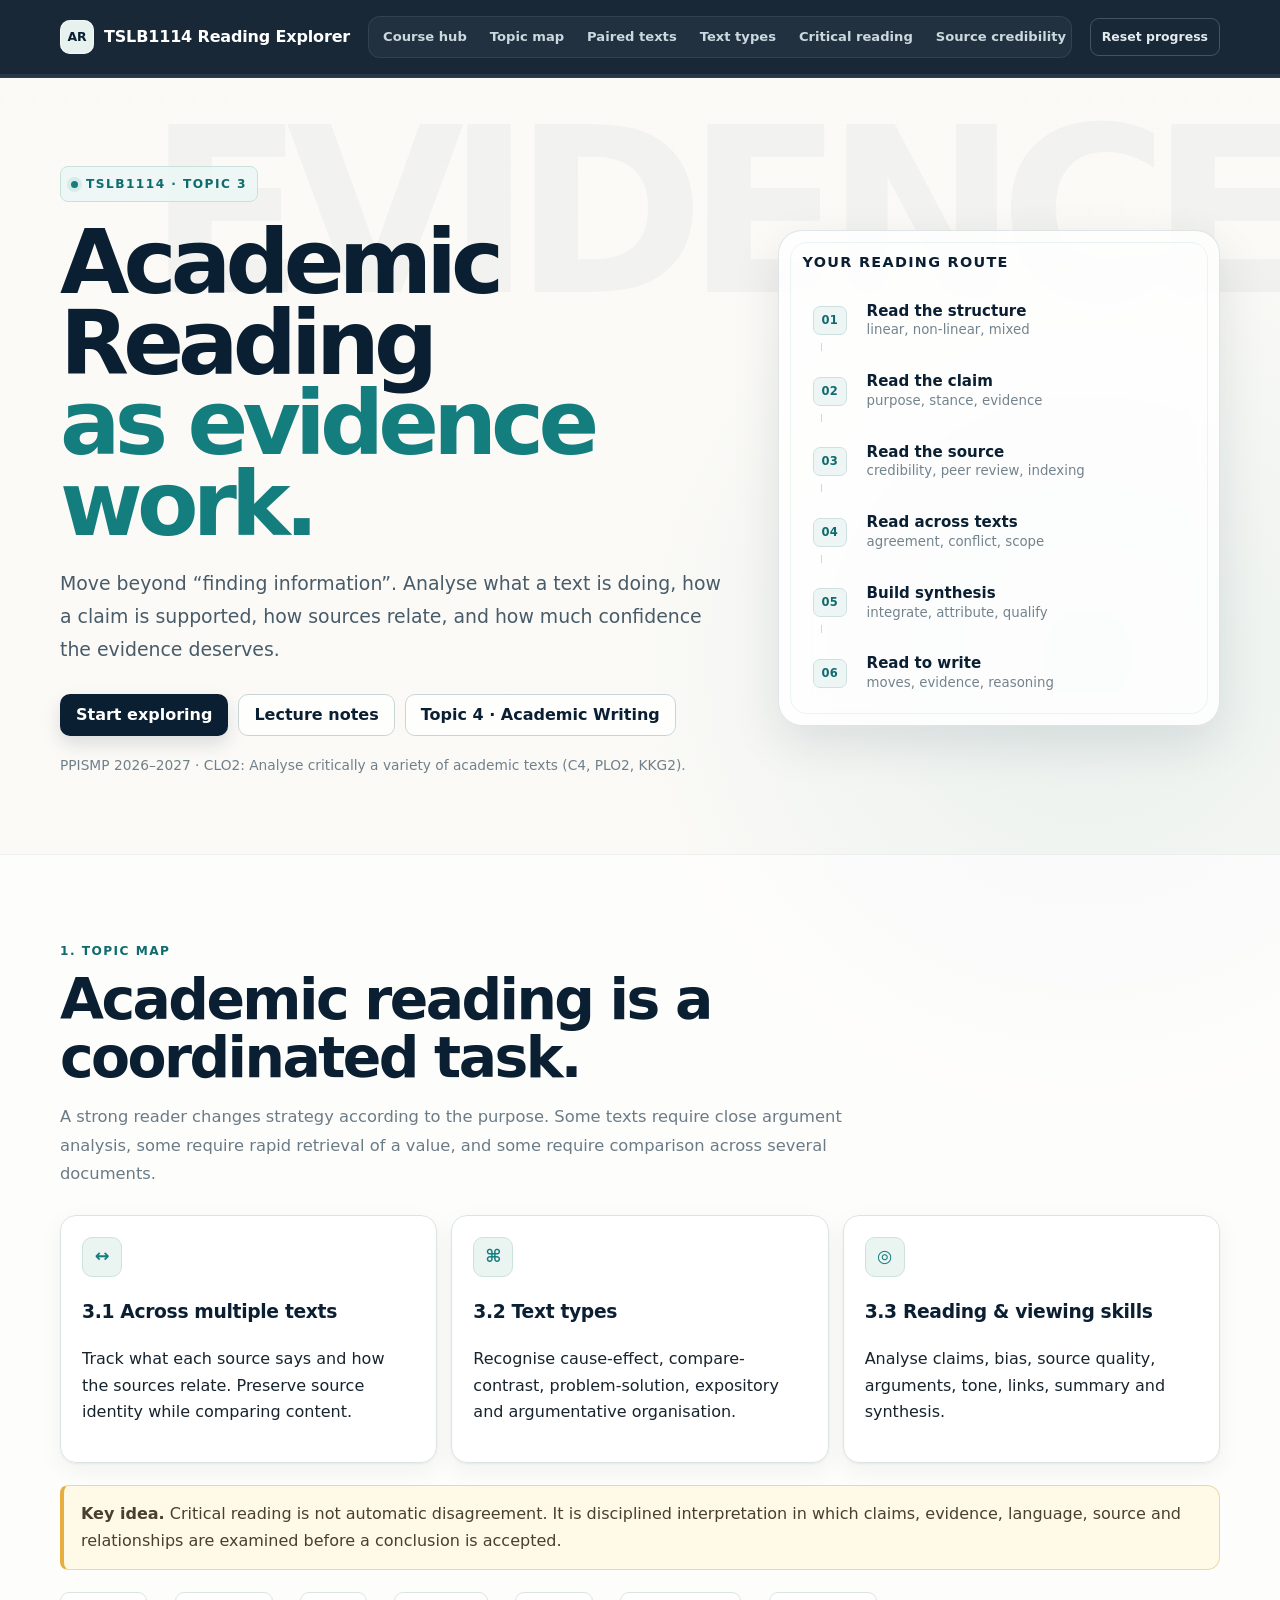
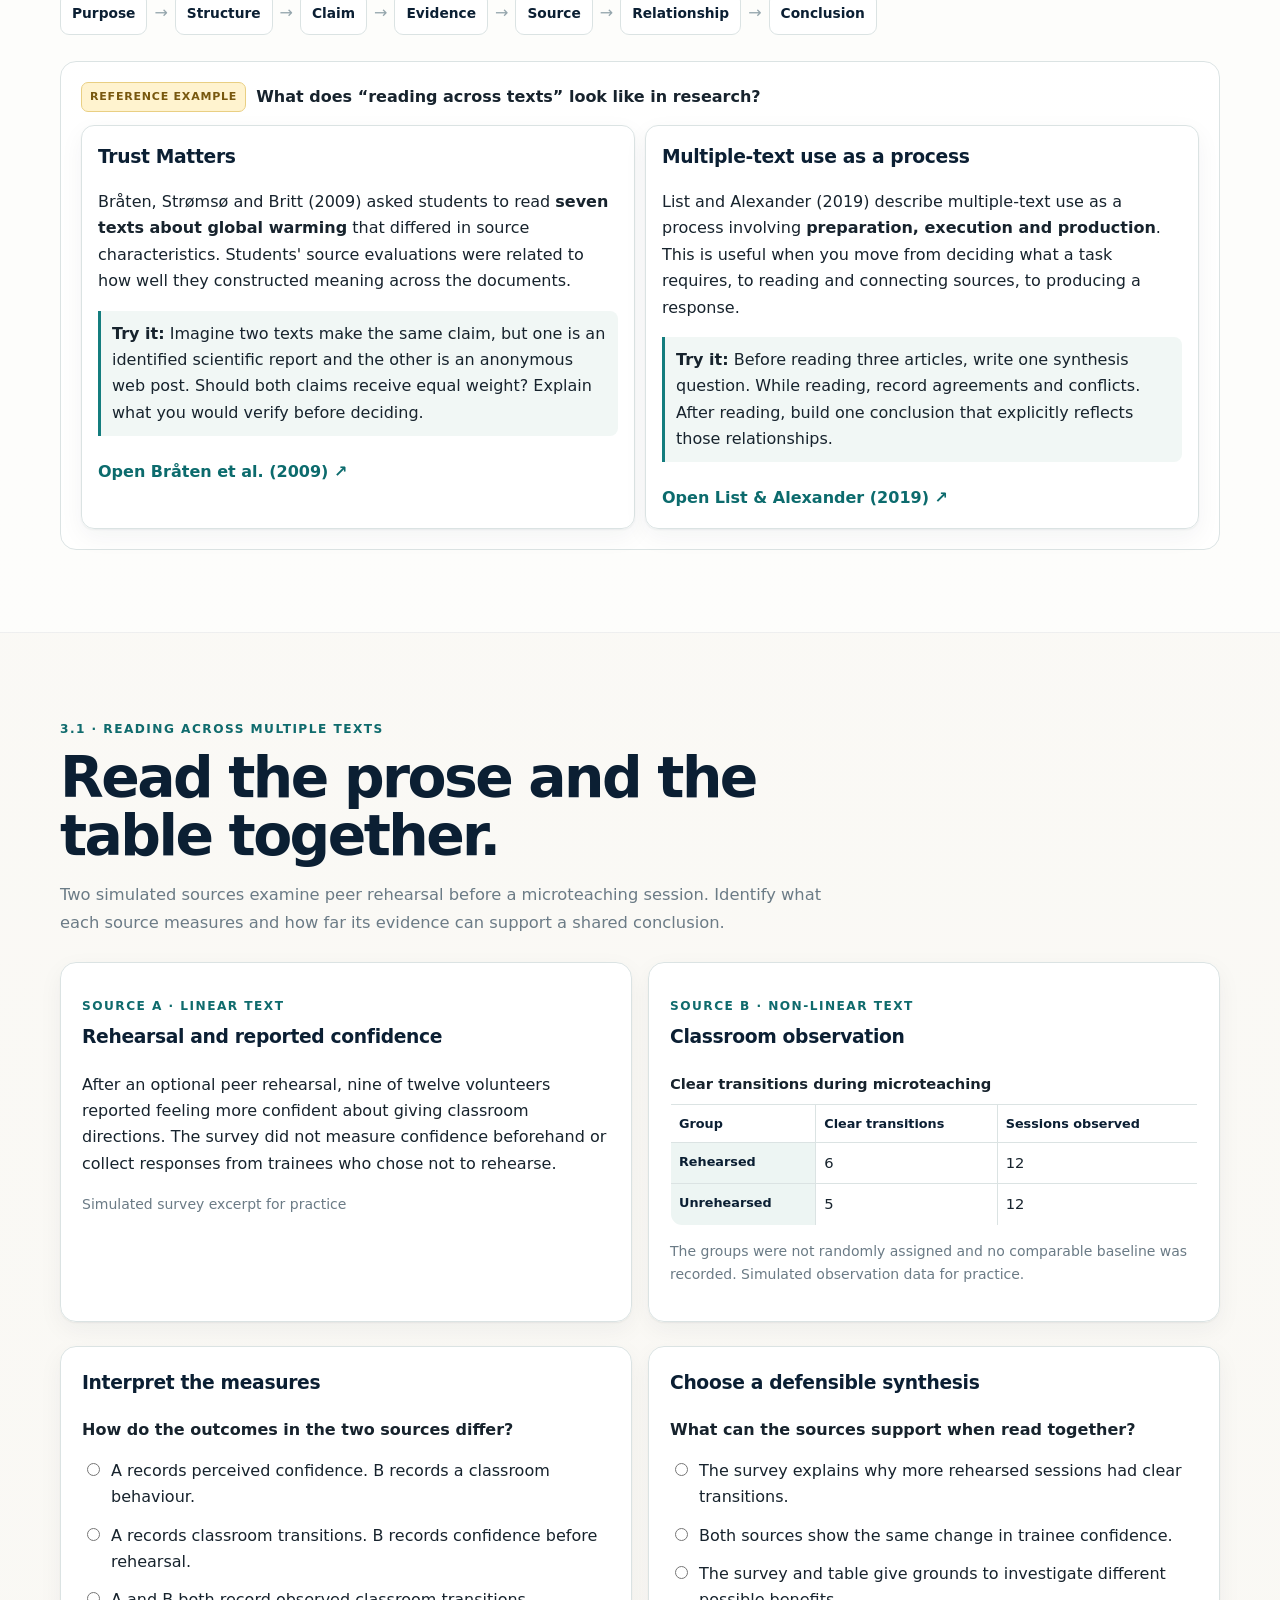
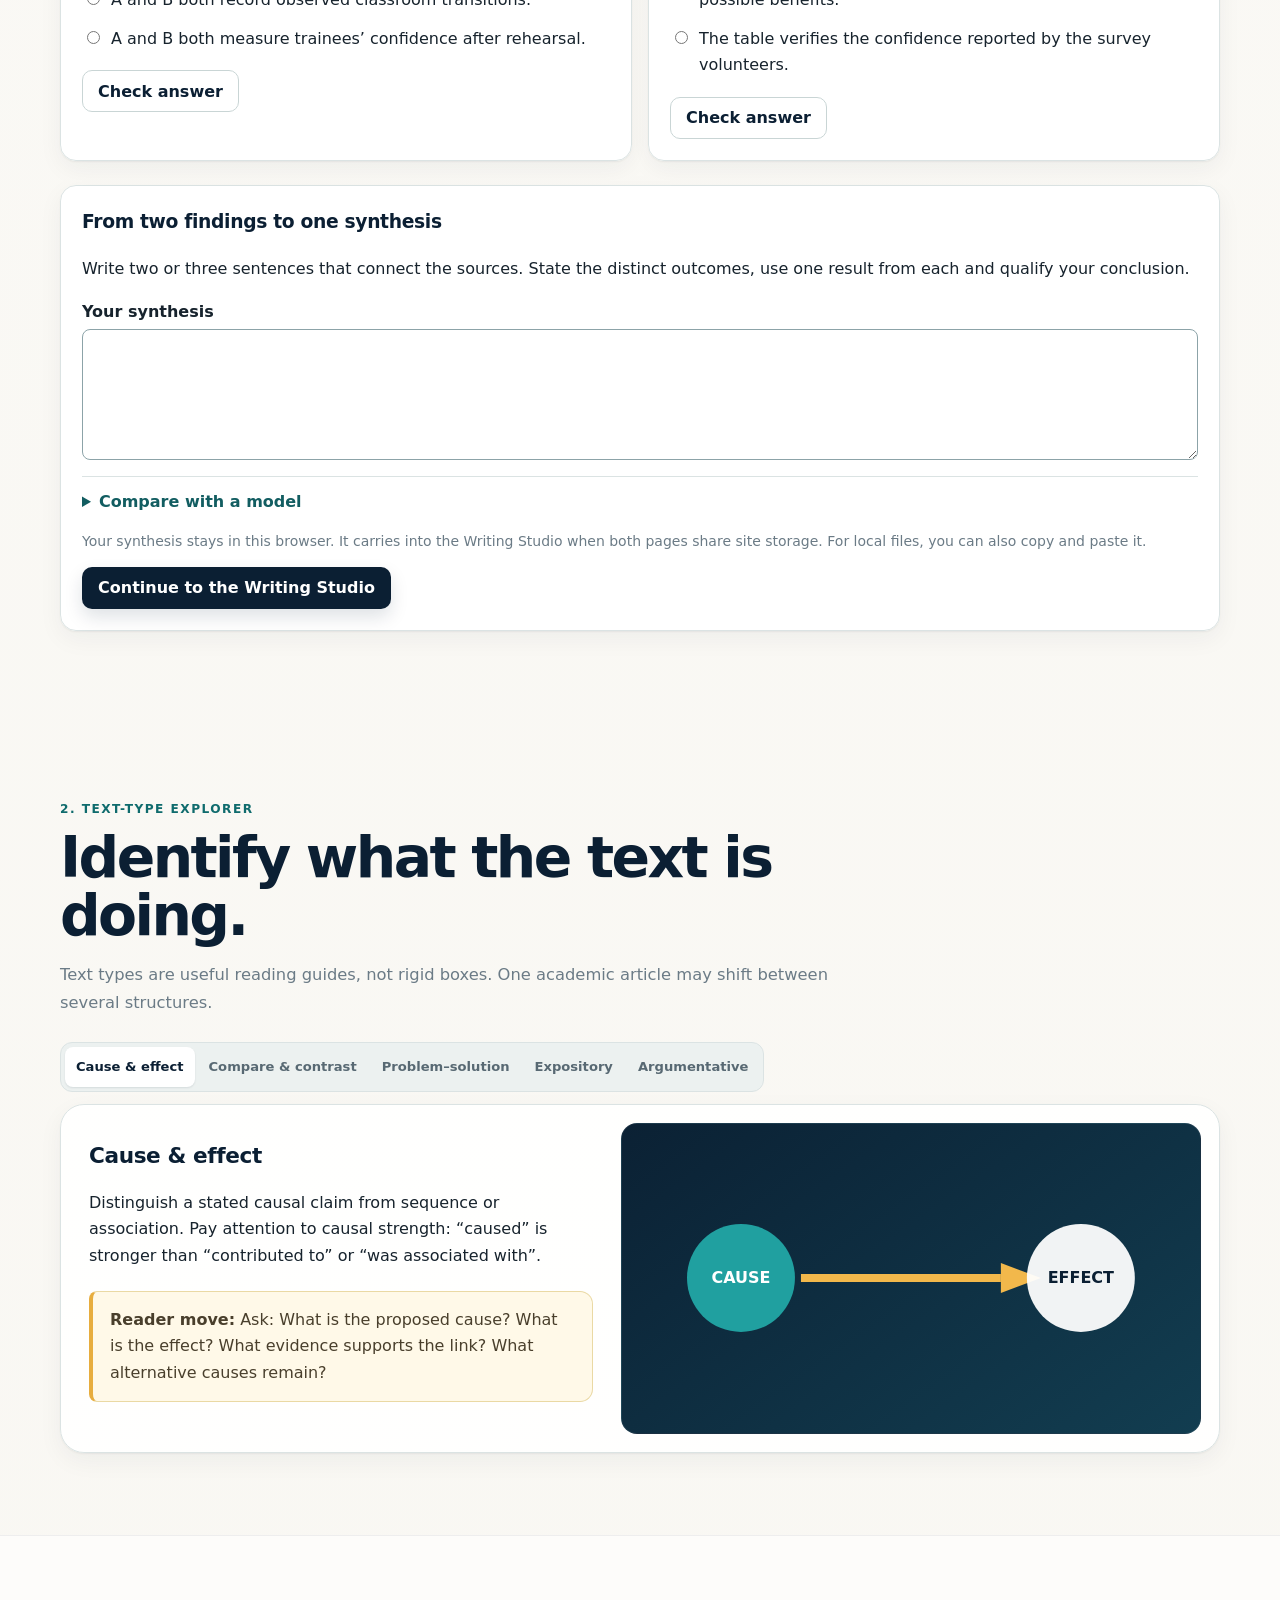
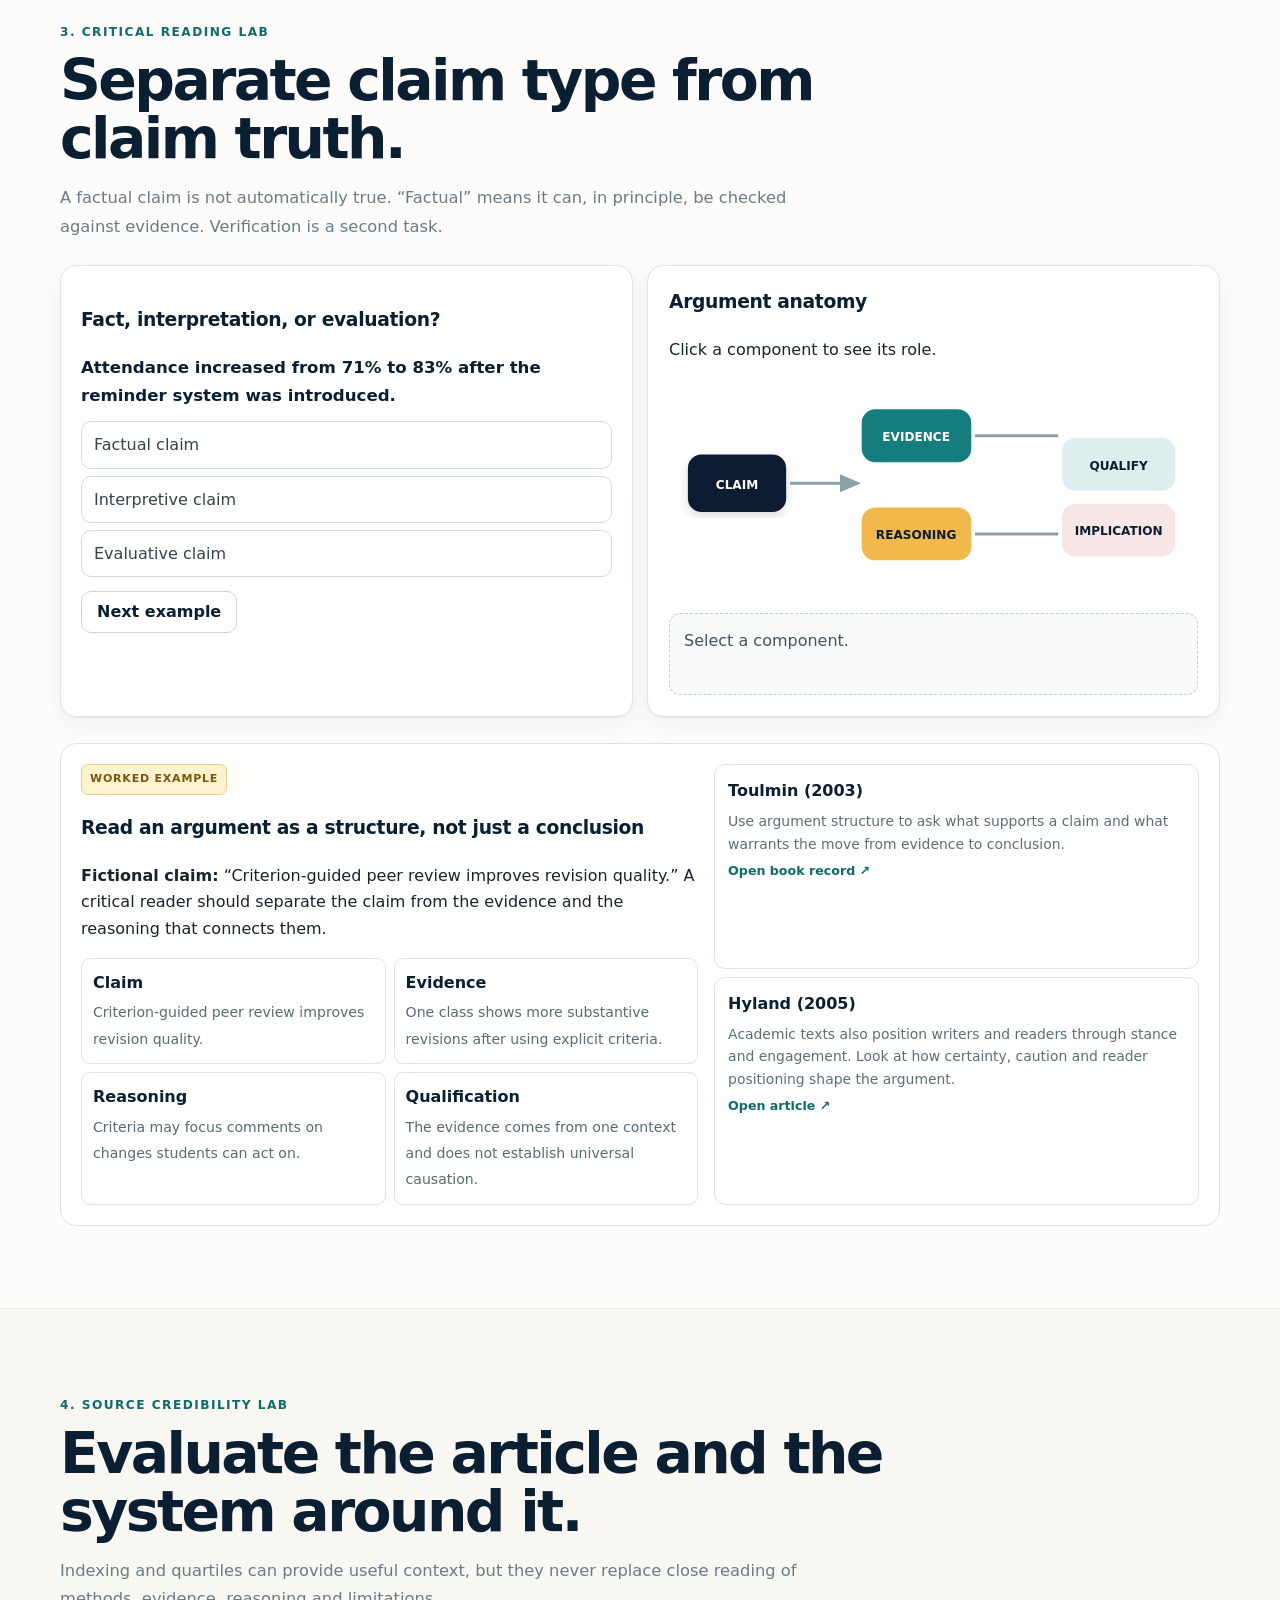
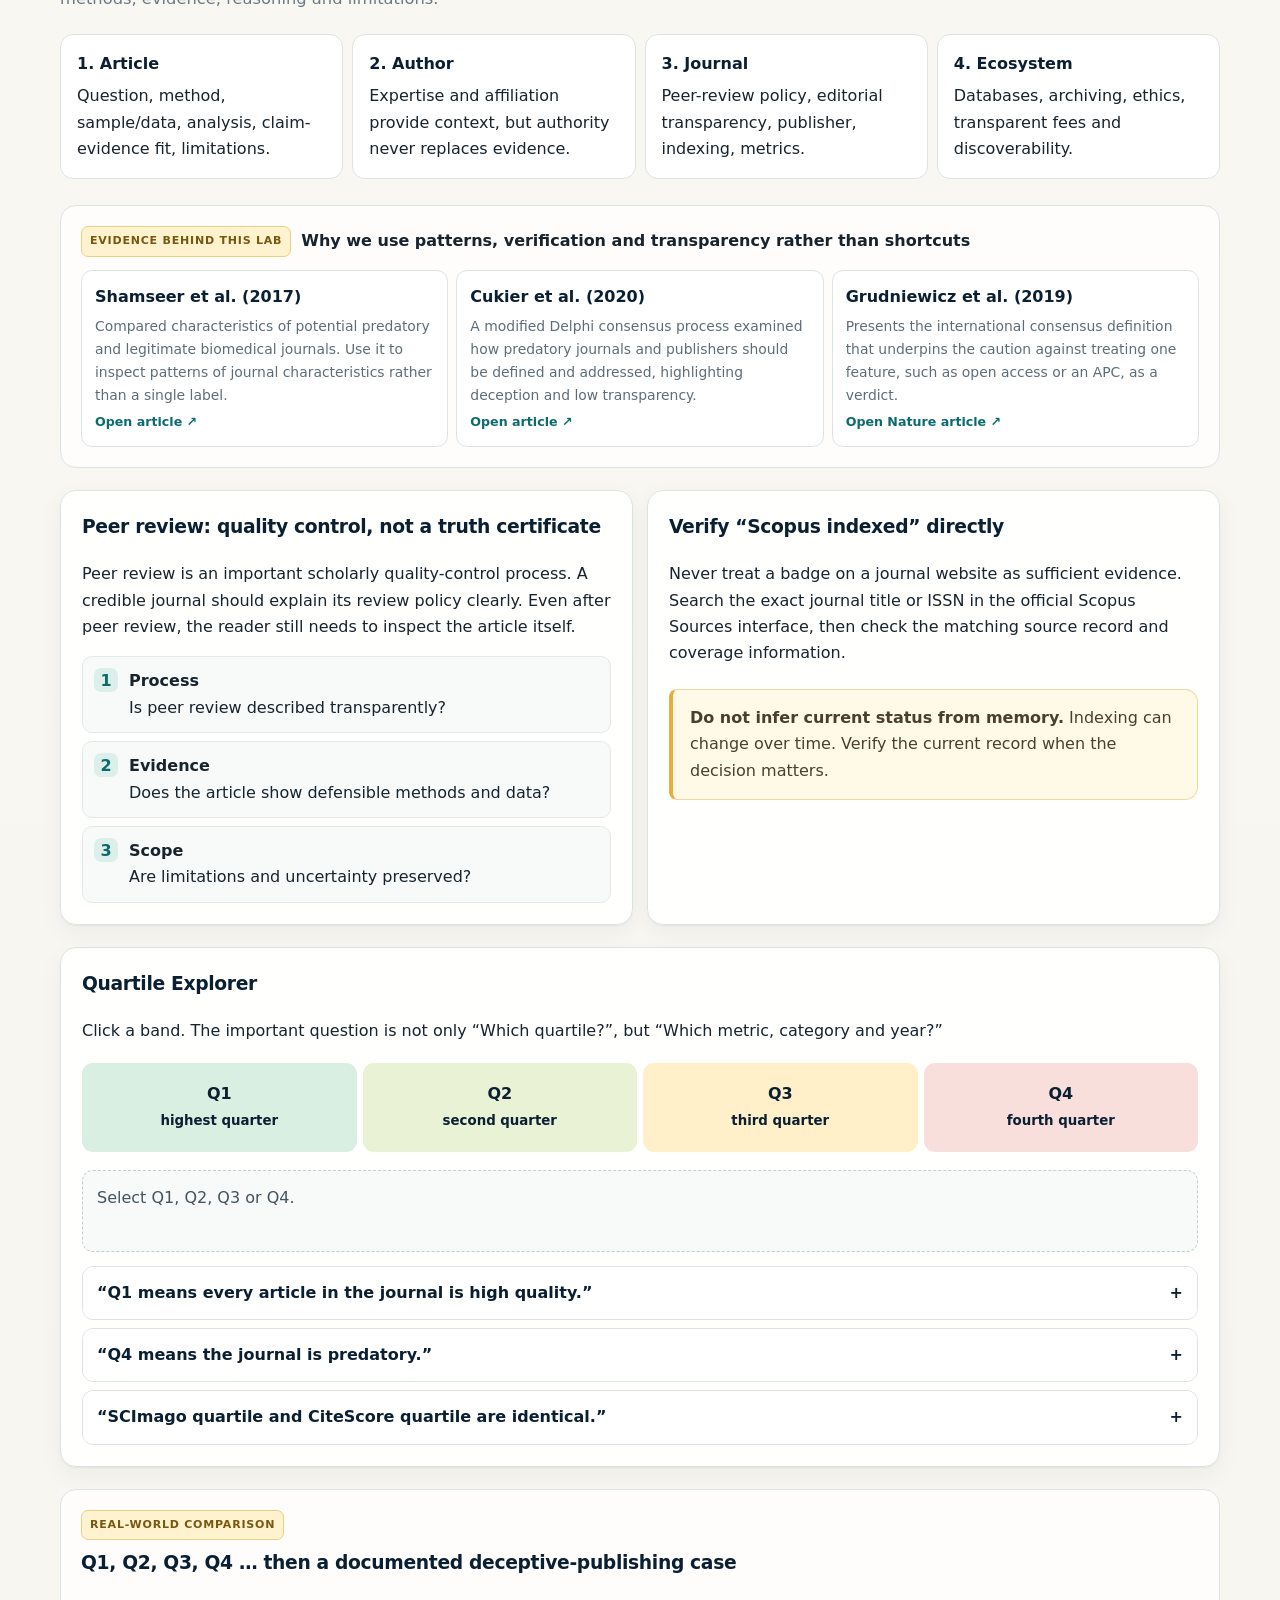
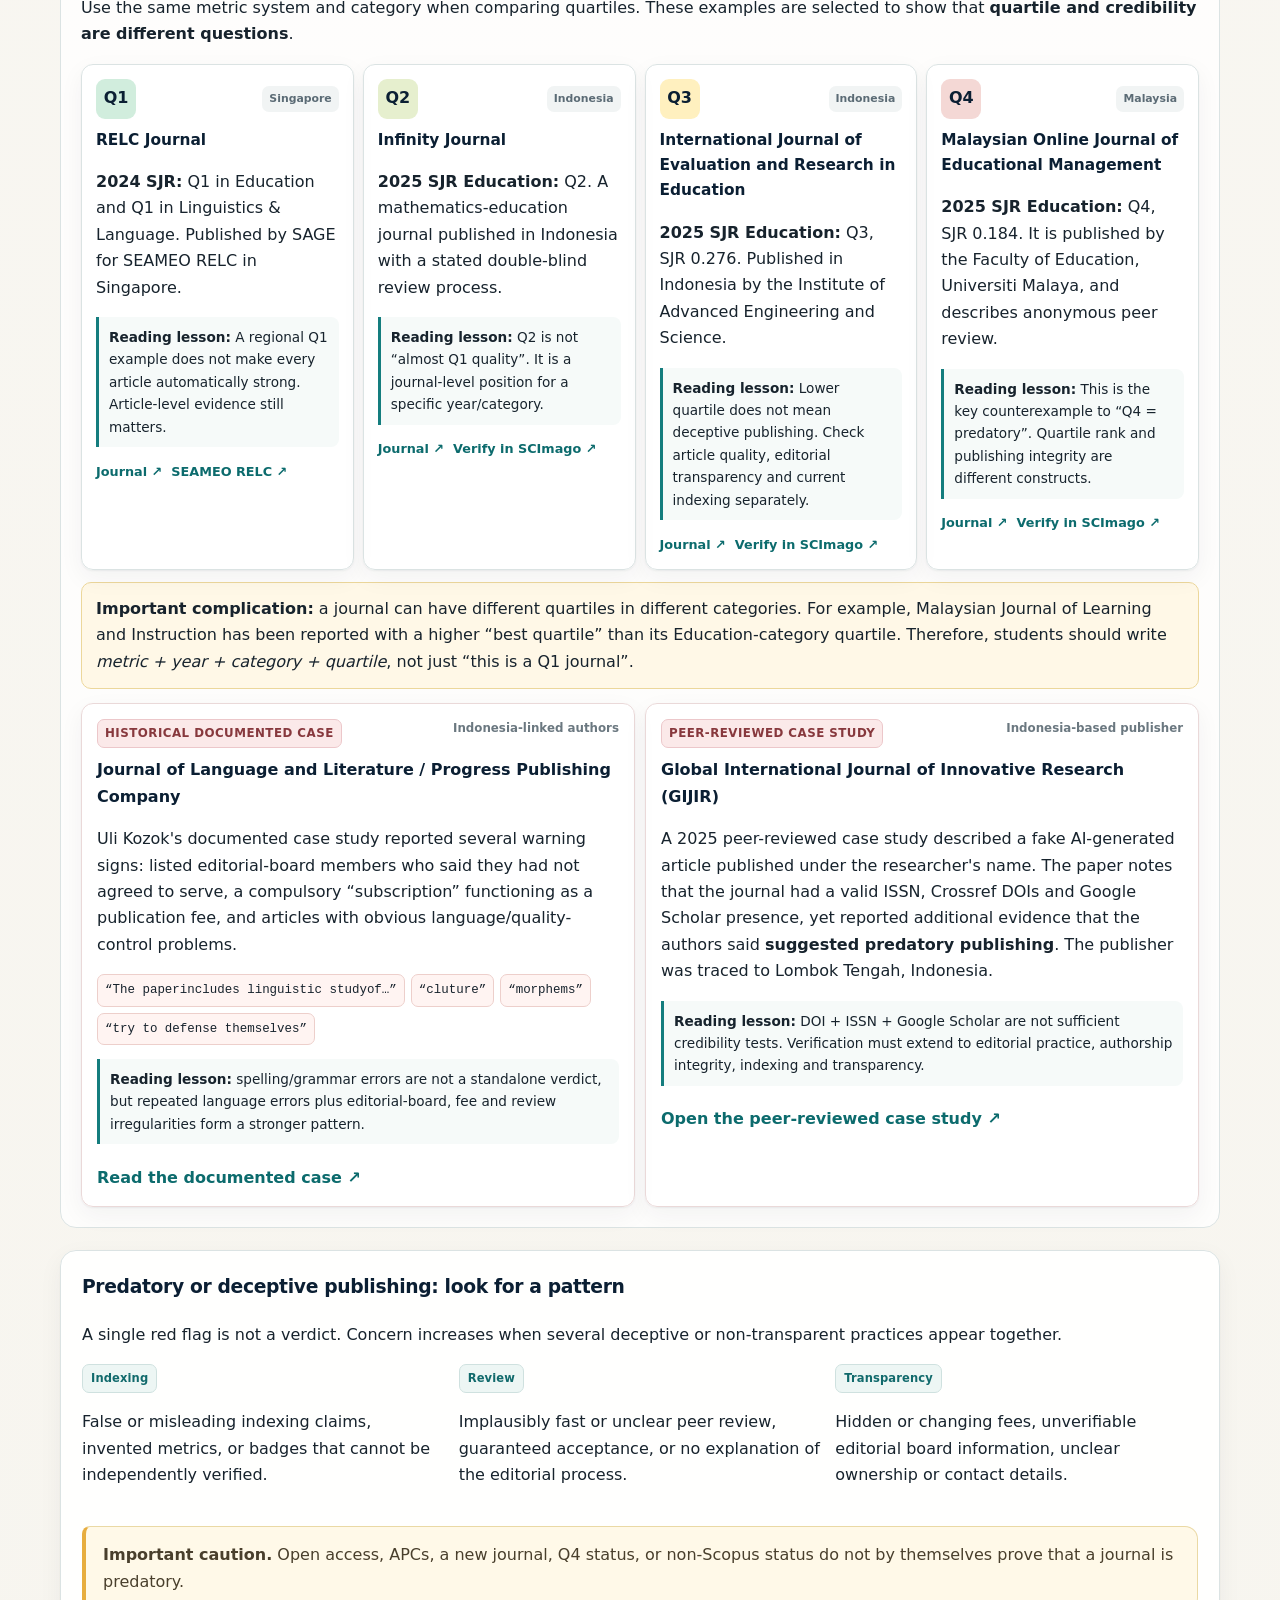
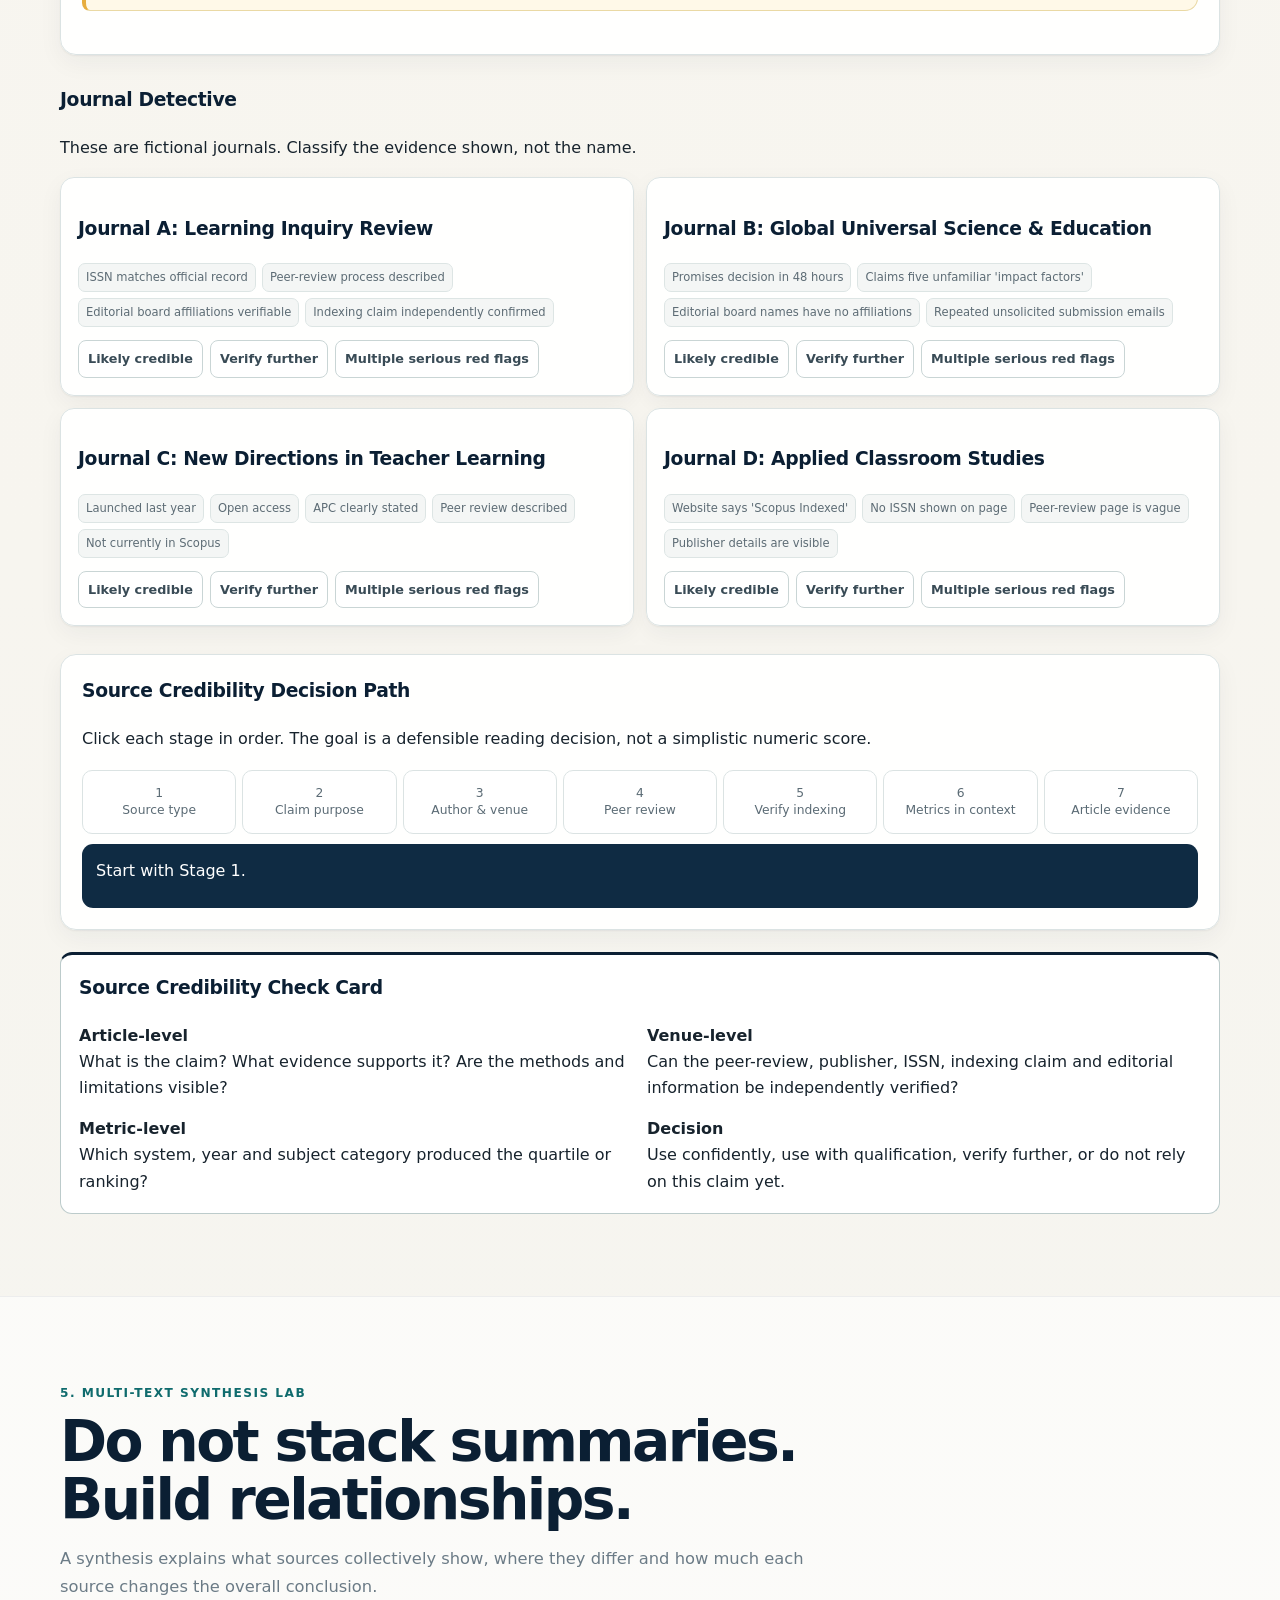
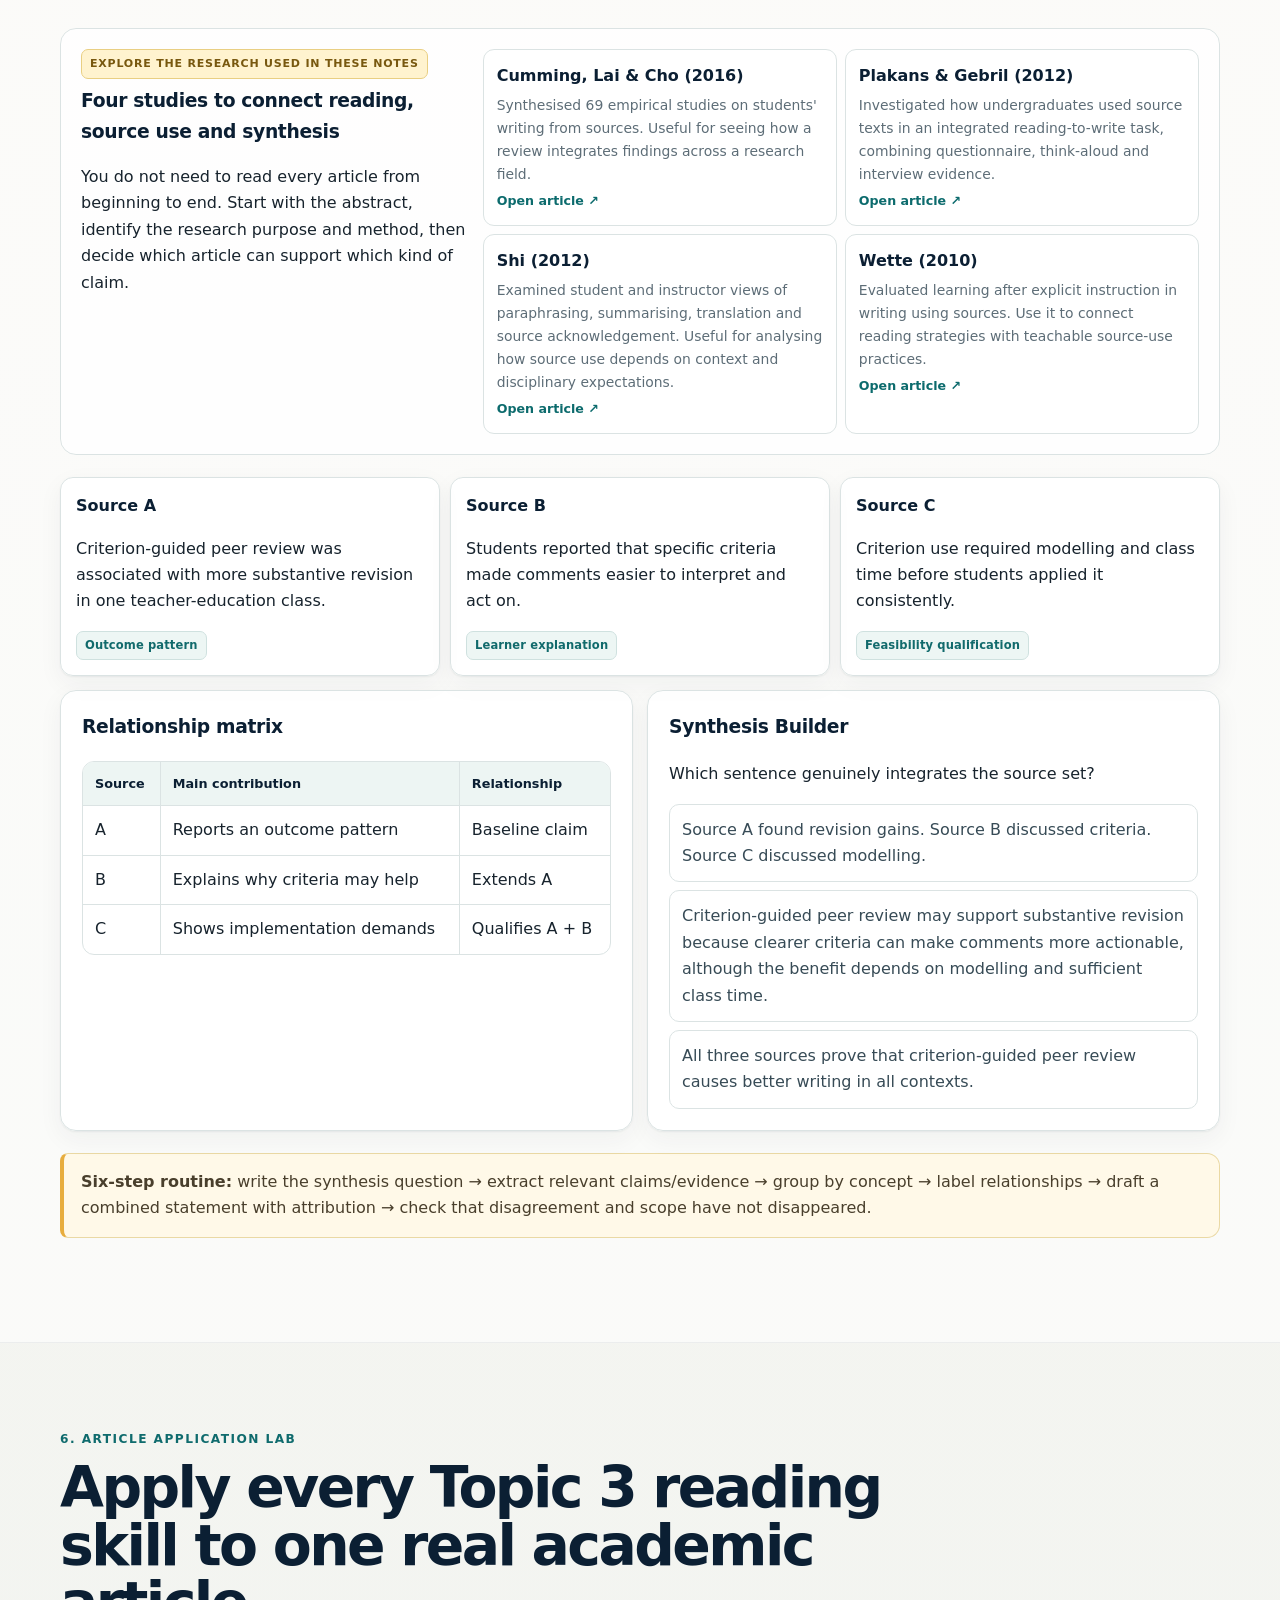
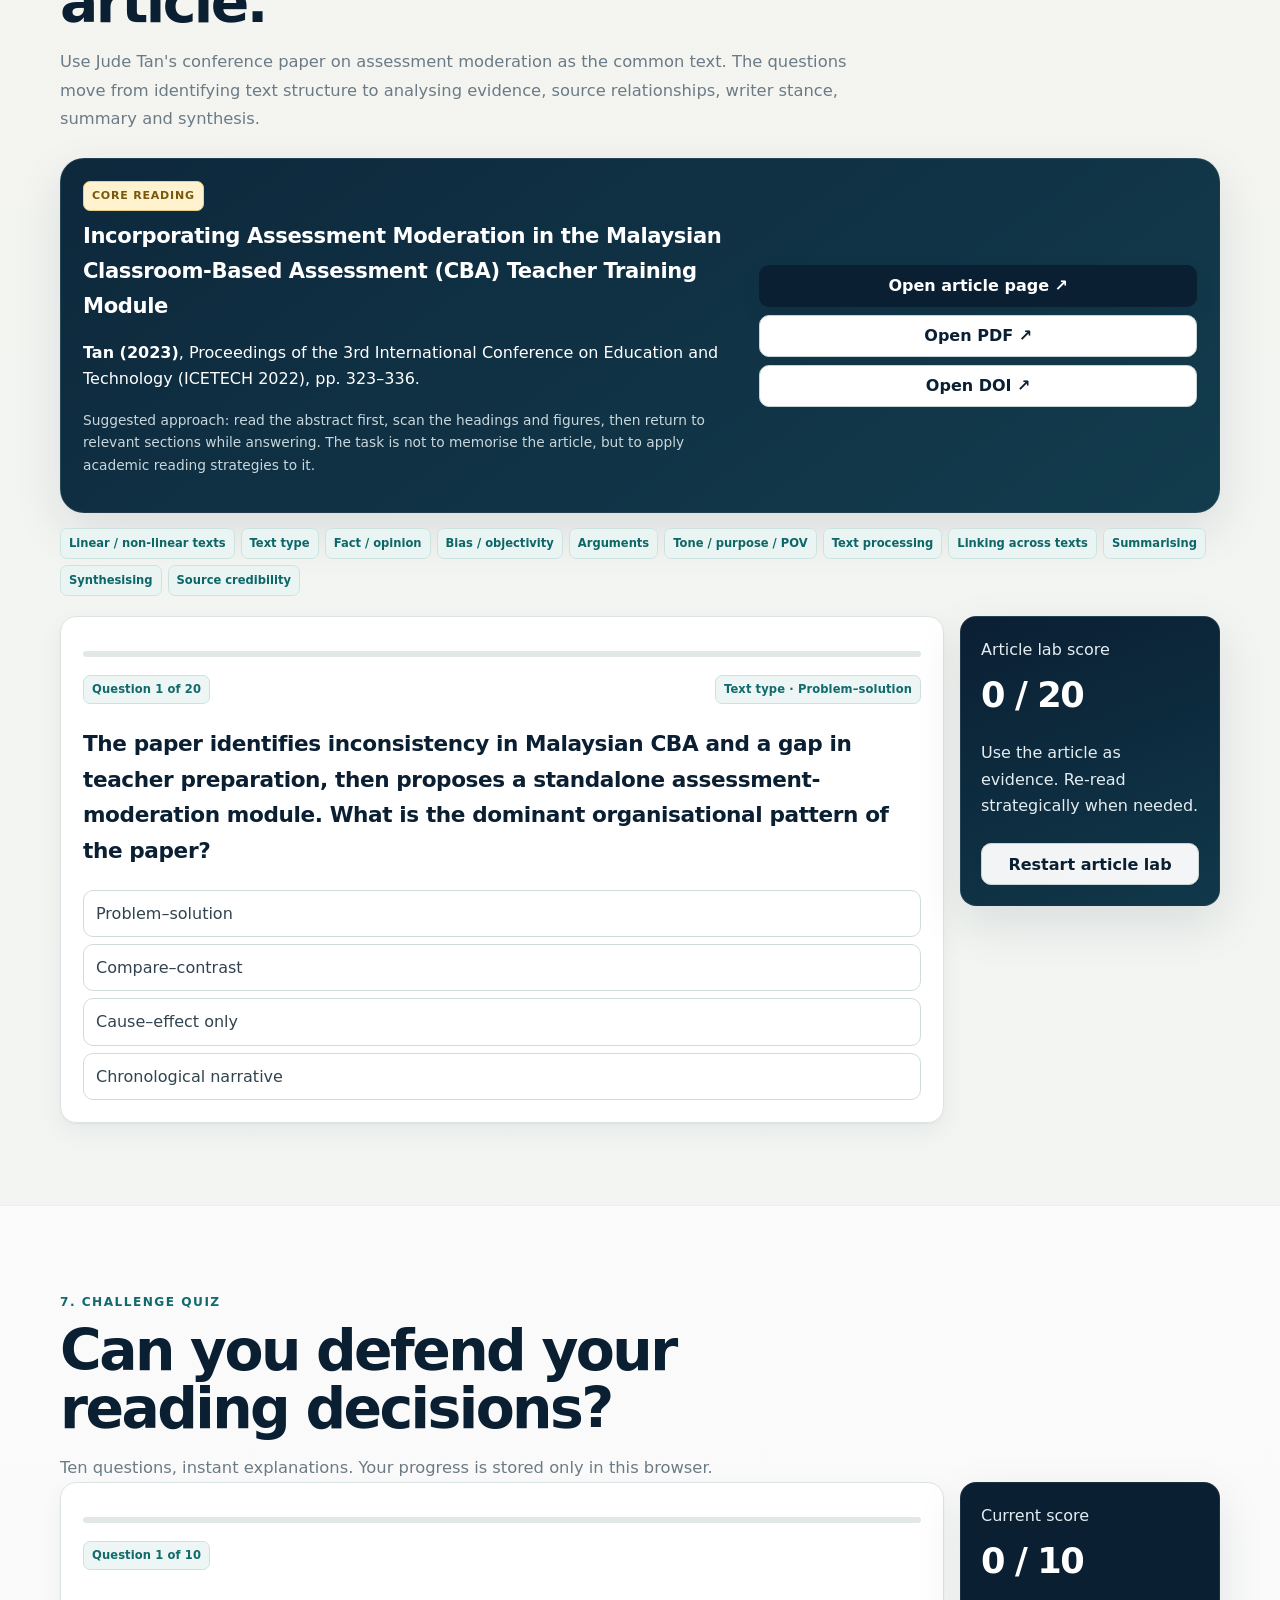
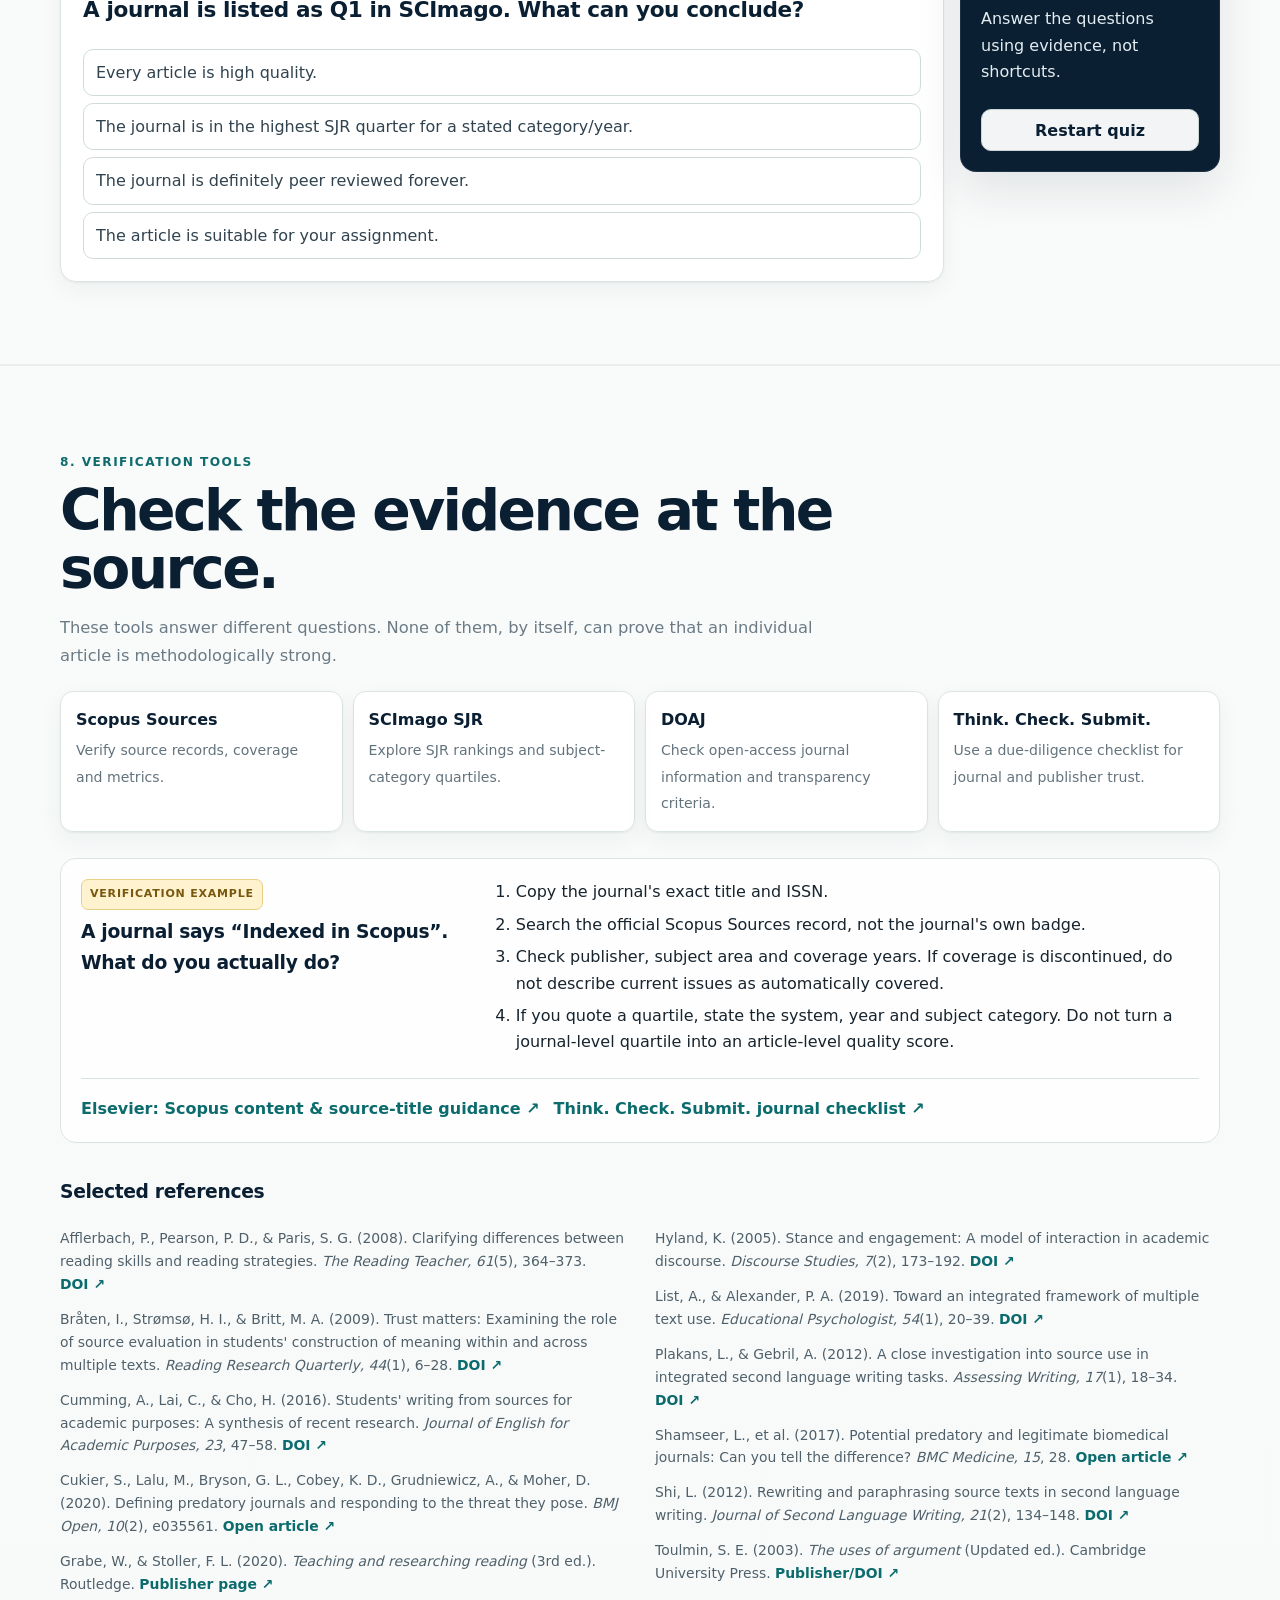
==== commit 46e4a99d: "Expand Academic Writing Explorer with MK lessons and research sources" ====
--- a/index.html
+++ b/index.html
@@ -33,7 +33,7 @@
    <p class="lead">Move beyond “finding information”. Analyse what a text is doing, how a claim is supported, how sources relate, and how much confidence the evidence deserves.</p>
    <div class="hero-actions">
     <a class="btn primary" href="#map">Start exploring</a>
-    <a class="btn secondary" href="lecture-notes.html#topic-3">Revised lecture notes</a>
+    <a class="btn secondary" href="lecture-notes.html#topic-3">Lecture notes</a>
     <a class="btn secondary" href="writing.html">Topic 4 · Academic Writing</a>
    </div>
    <p class="note">PPISMP 2026–2027 · CLO2: Analyse critically a variety of academic texts (C4, PLO2, KKG2).</p>
--- a/study.css
+++ b/study.css
@@ -39,6 +39,27 @@
 .study-footer-inner p { margin: 0; }
 .study-footer nav { display: flex; flex-wrap: wrap; gap: 12px 16px; }
 .reference-entry { padding-left: 24px; text-indent: -24px; overflow-wrap: anywhere; }
+.lesson-stack { display: grid; gap: 16px; max-width: 920px; }
+.lesson-unit { padding: clamp(20px, 4vw, 32px); scroll-margin-top: 88px; }
+.lesson-unit h3 { color: var(--navy); }
+.lesson-unit h4 { margin: 24px 0 8px; color: var(--navy); }
+.lesson-unit p { max-width: 76ch; }
+.lesson-unit ol { padding-left: 24px; }
+.lesson-unit li + li { margin-top: 8px; }
+.lesson-example { border-left: 3px solid var(--teal); border-radius: 0 8px 8px 0; background: var(--soft); padding: 16px; margin: 16px 0; }
+.lesson-example p { margin: 0; }
+.lesson-example p + p, .lesson-example p + h4 { margin-top: 12px; }
+.lesson-example h4:first-child { margin-top: 0; }
+.lesson-example strong { display: block; color: var(--navy); }
+.lesson-terms { display: grid; grid-template-columns: minmax(7rem, 1fr) 3fr; gap: 8px 16px; margin: 16px 0; }
+.lesson-terms dt { color: var(--navy); font-weight: 750; }
+.lesson-terms dd { margin: 0; }
+.lesson-links { display: flex; flex-wrap: wrap; gap: 8px 16px; }
+.lesson-links a { color: #125d61; font-weight: 650; }
+.lesson-practice > summary, .source-group > summary { cursor: pointer; color: #125d61; font-weight: 750; }
+.source-group { max-width: 920px; }
+.source-group p { margin-block: 12px; }
+.source-group .reference-entry + .reference-entry { border-top: 1px solid var(--line); padding-top: 12px; }
 .course-hero { position: relative; }
 .course-hero .lead { max-width: 58ch; margin-bottom: 0; }
 .course-grid { margin-top: 24px; }
@@ -63,6 +84,8 @@
 @media (max-width: 700px) {
   .study-grid { grid-template-columns: 1fr; }
   .study-table th, .study-table td { padding: 6px; }
+  .lesson-terms { grid-template-columns: 1fr; gap: 4px; }
+  .lesson-terms dd + dt { margin-top: 8px; }
 }
 
 @media (prefers-reduced-motion: reduce) {
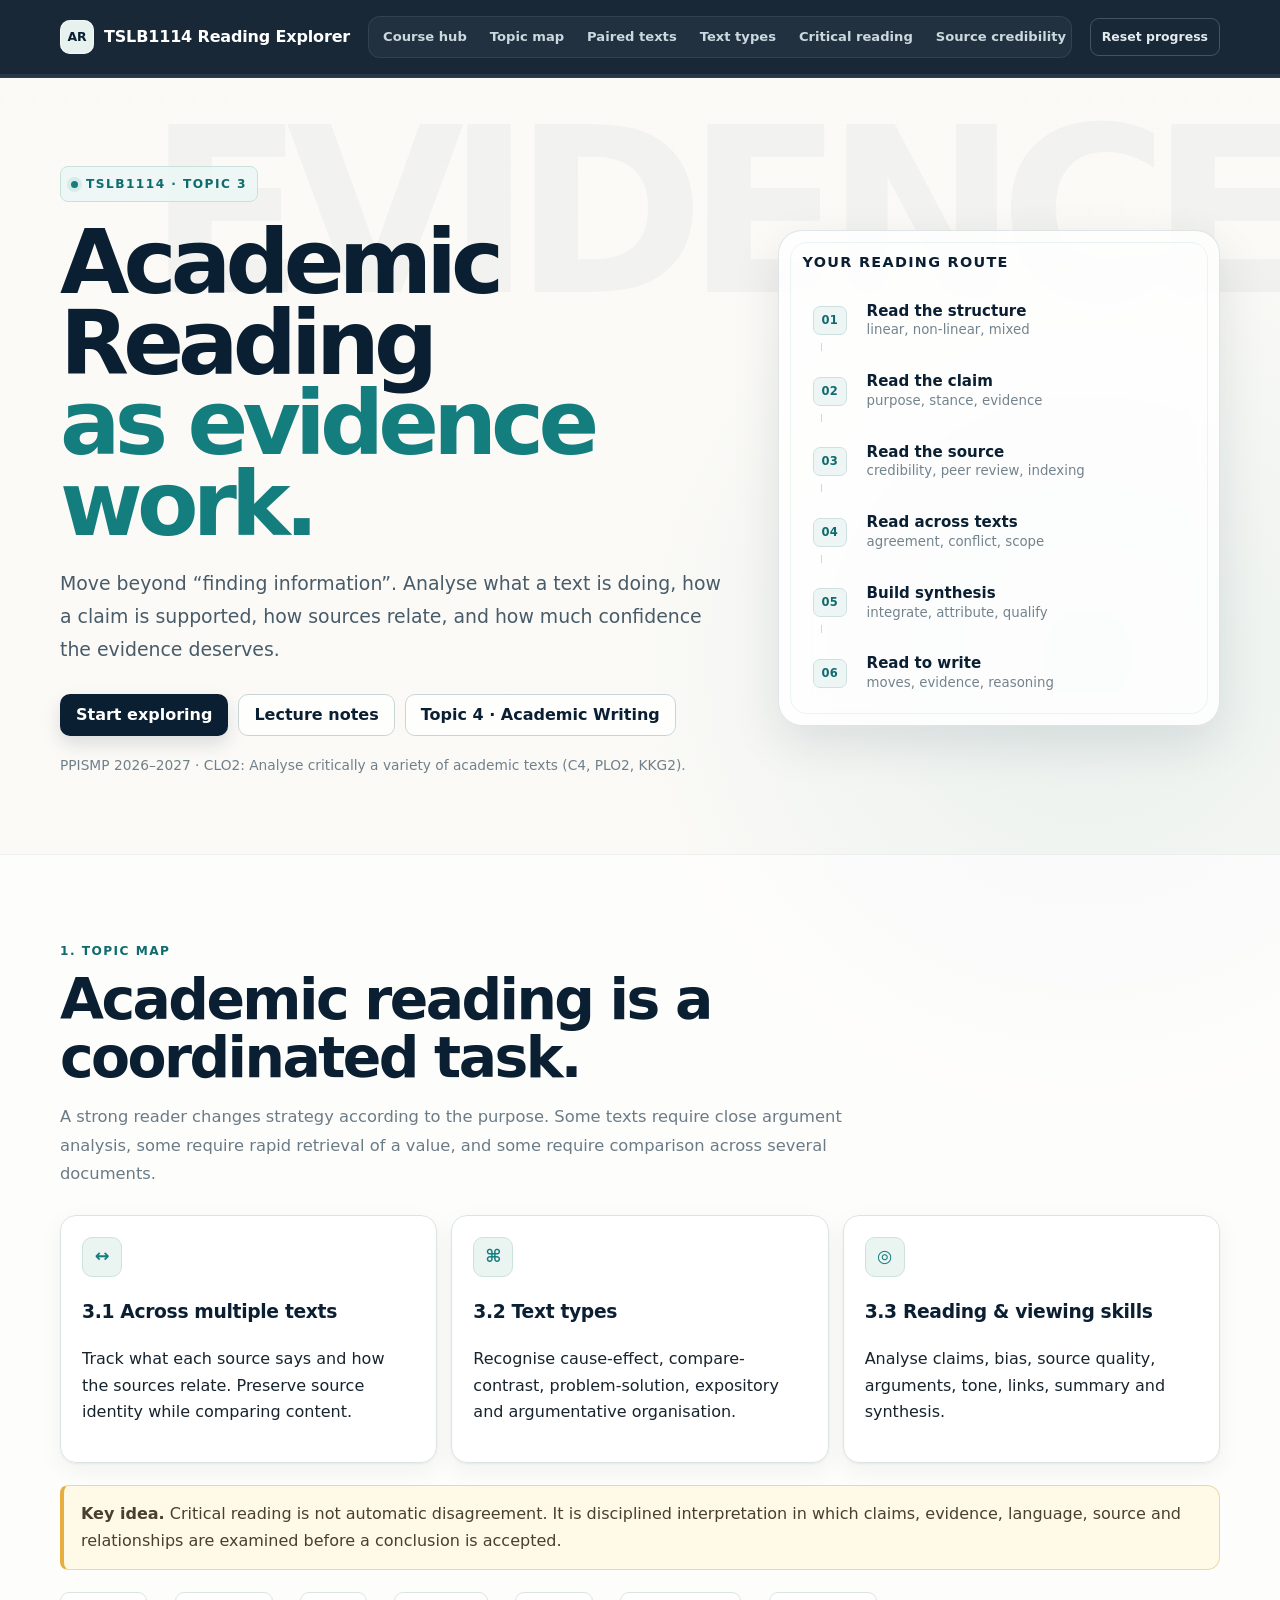
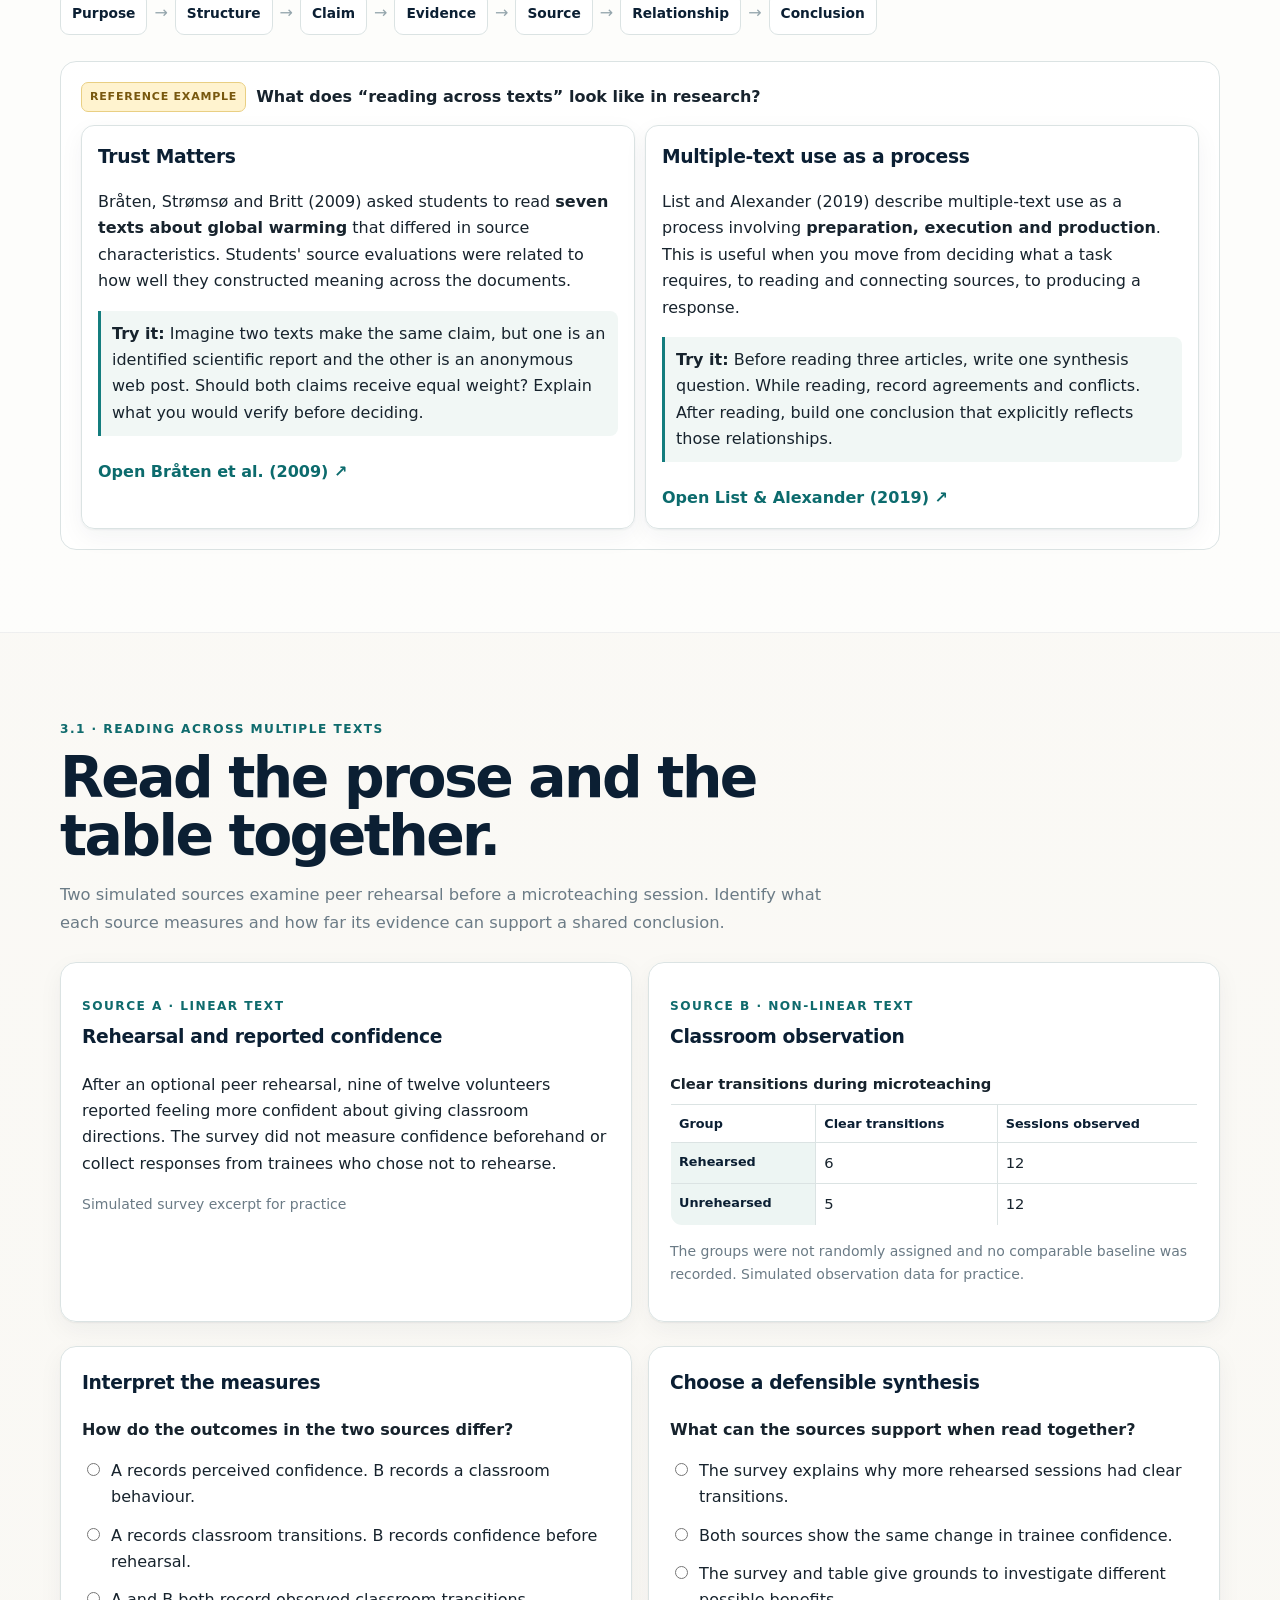
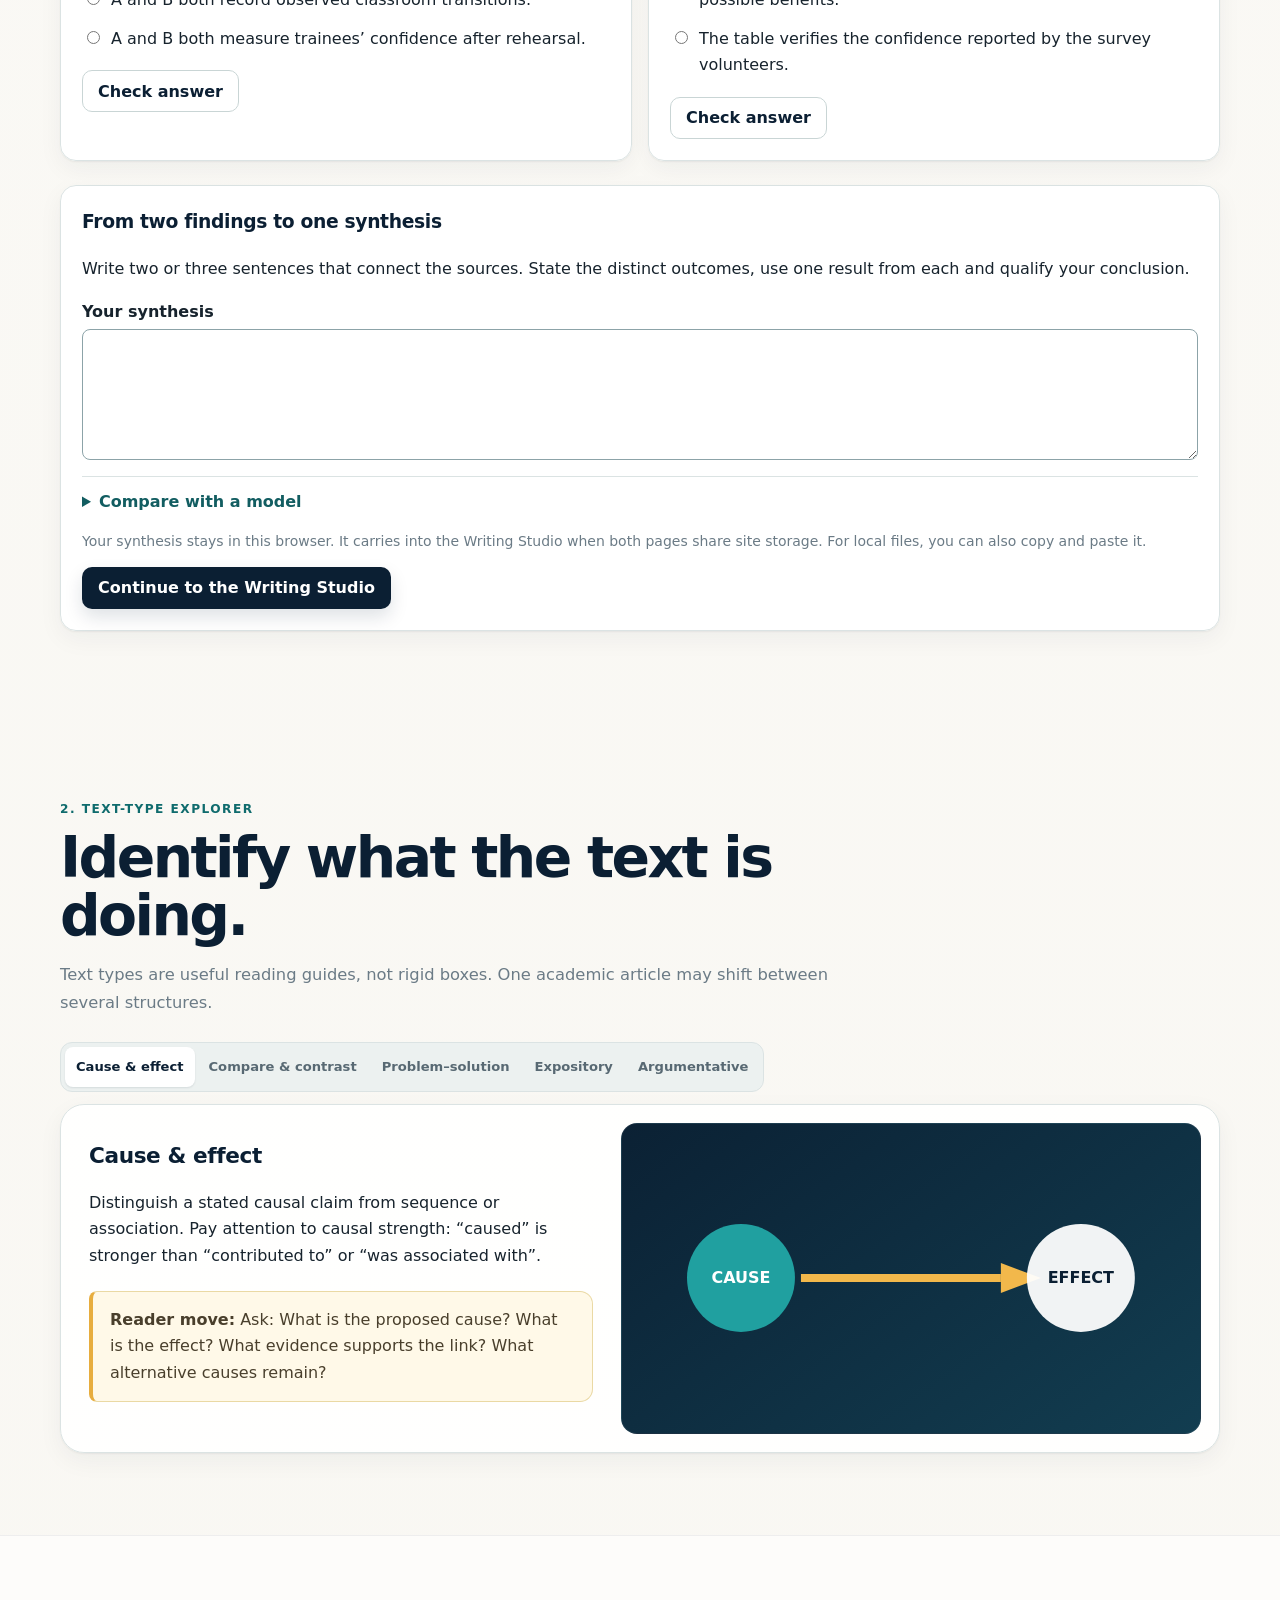
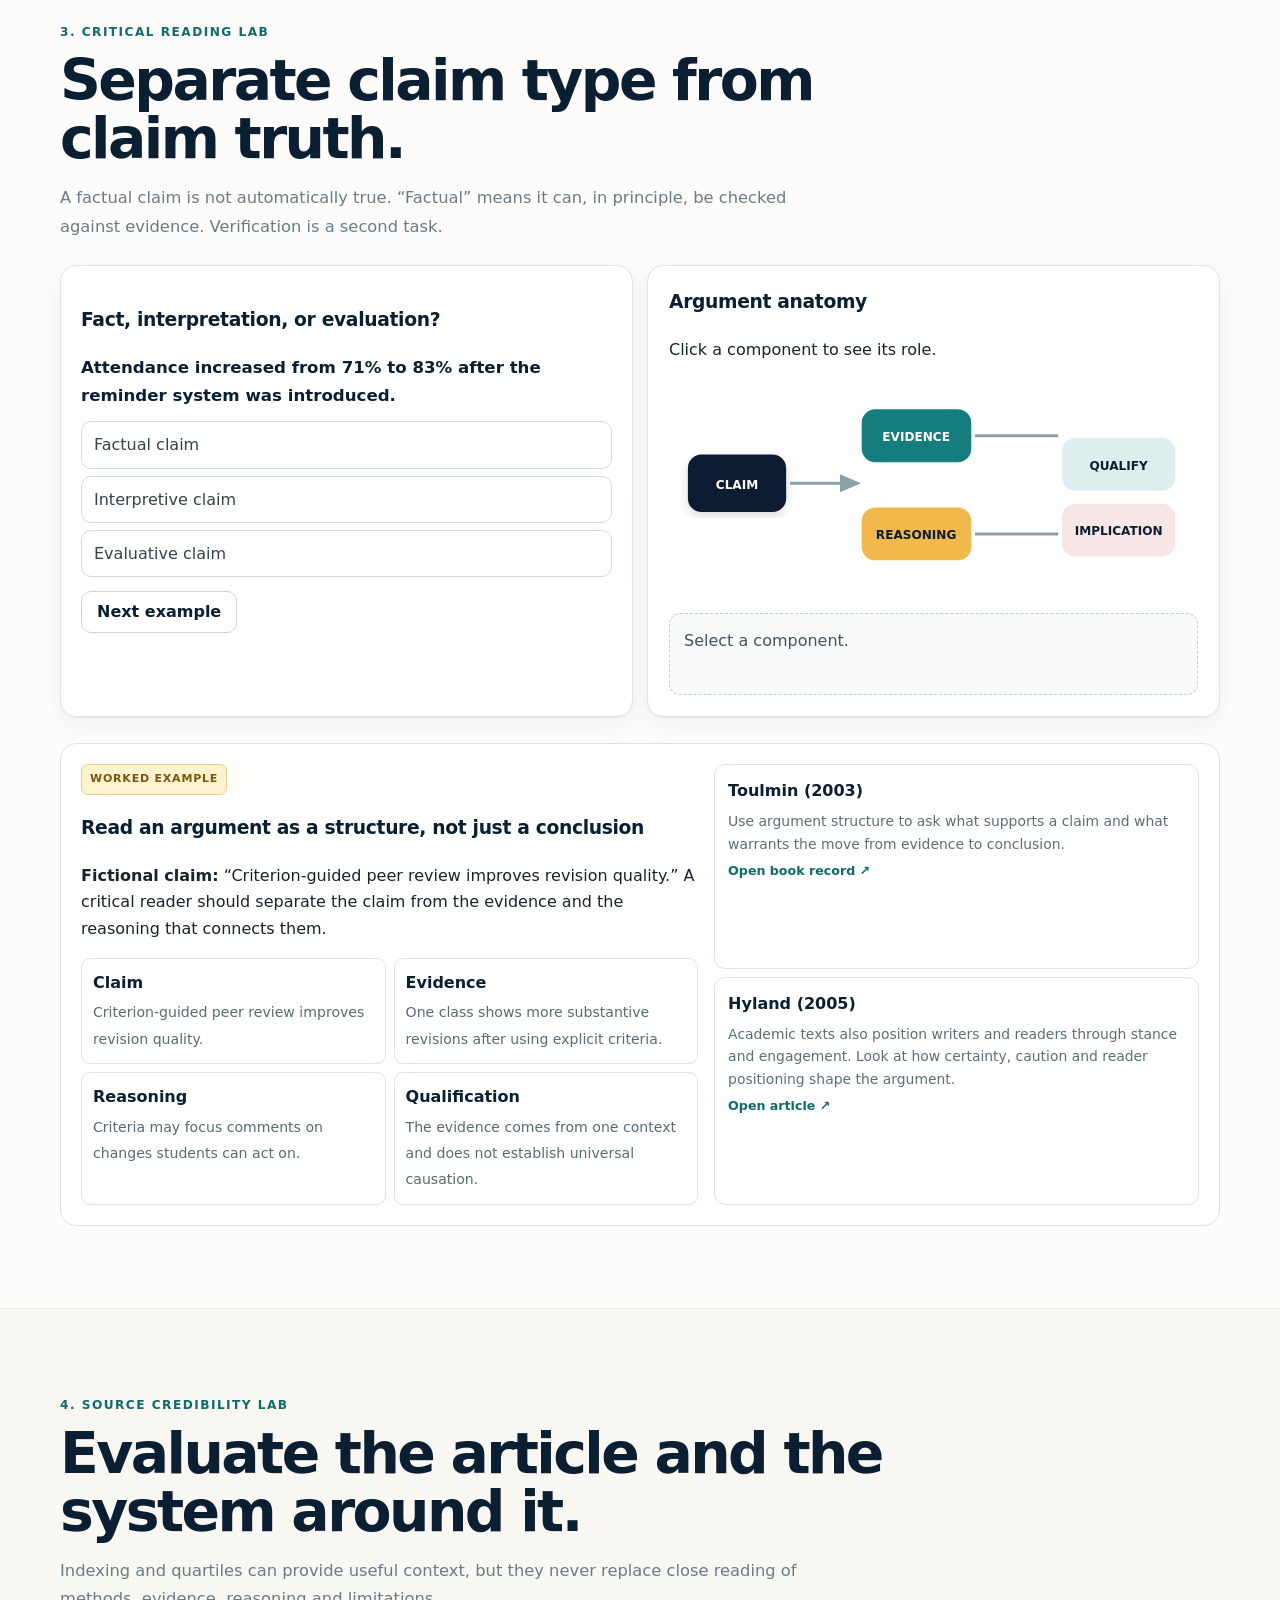
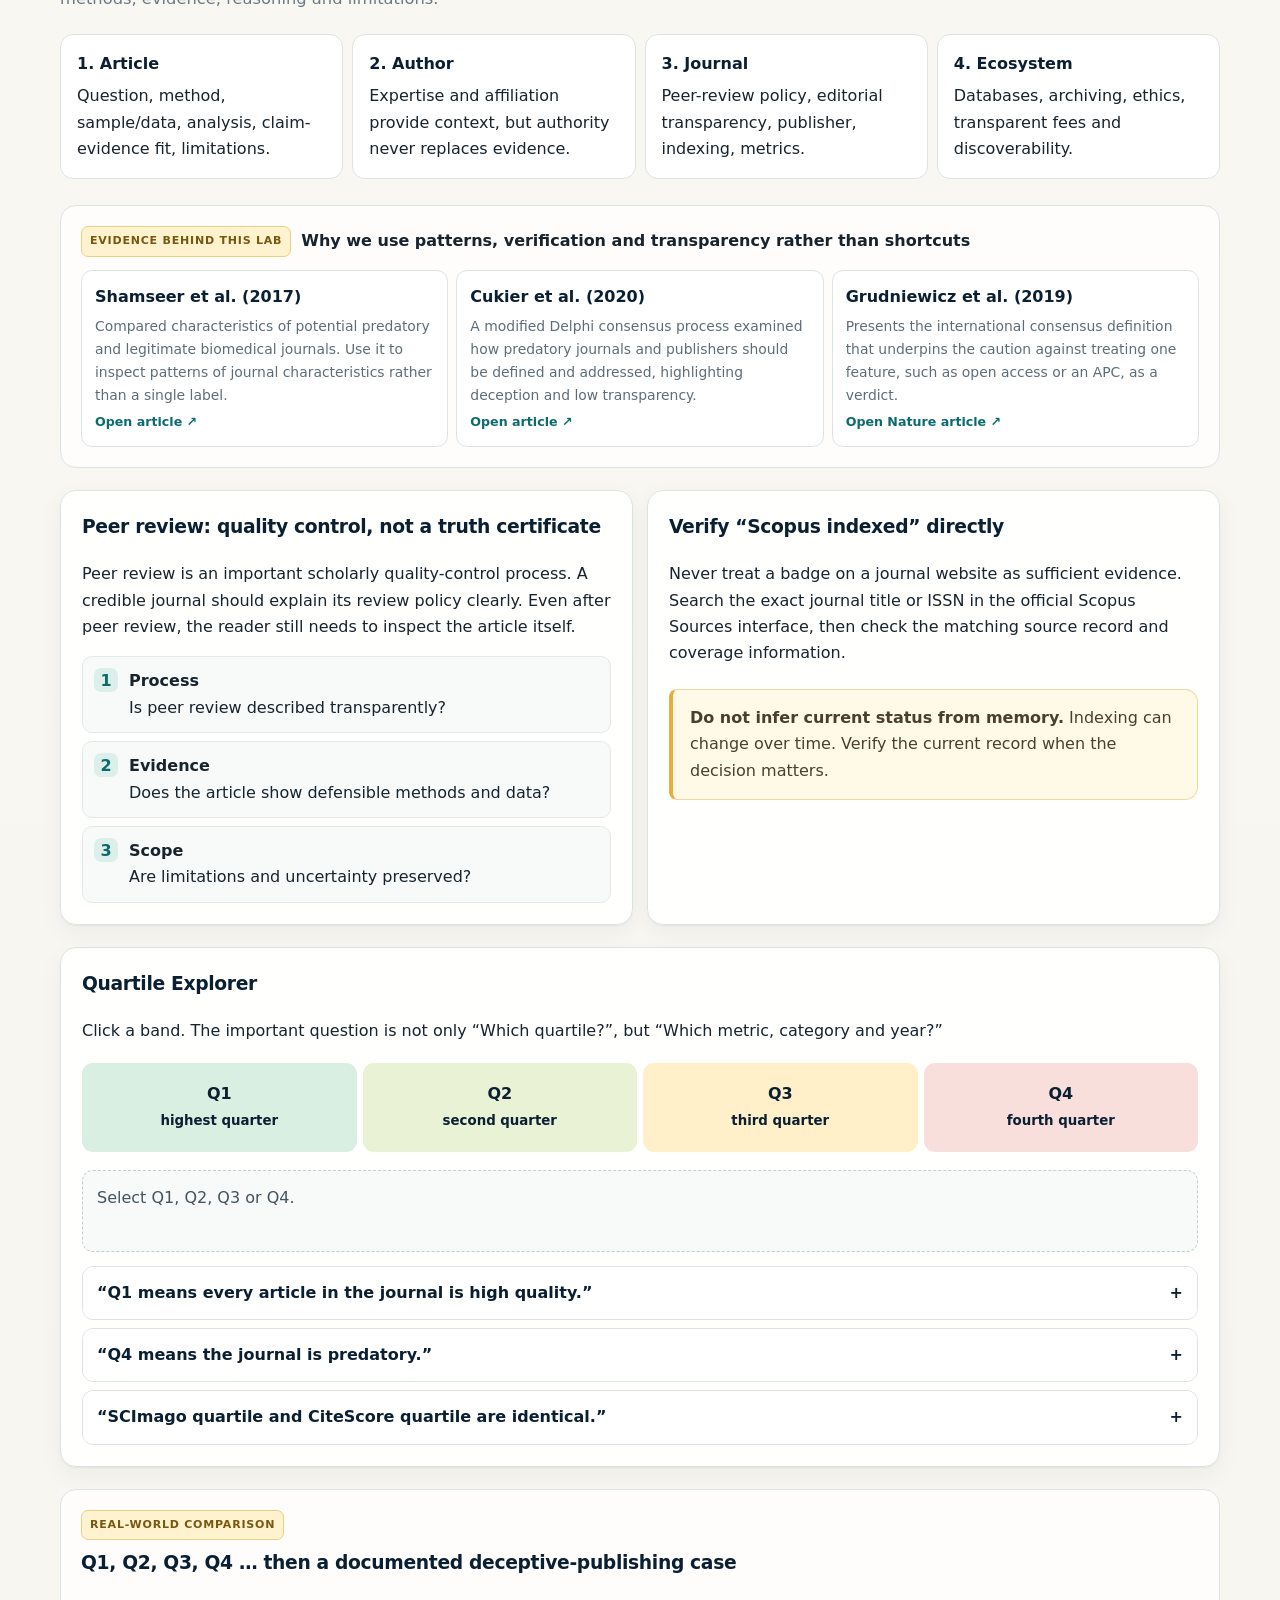
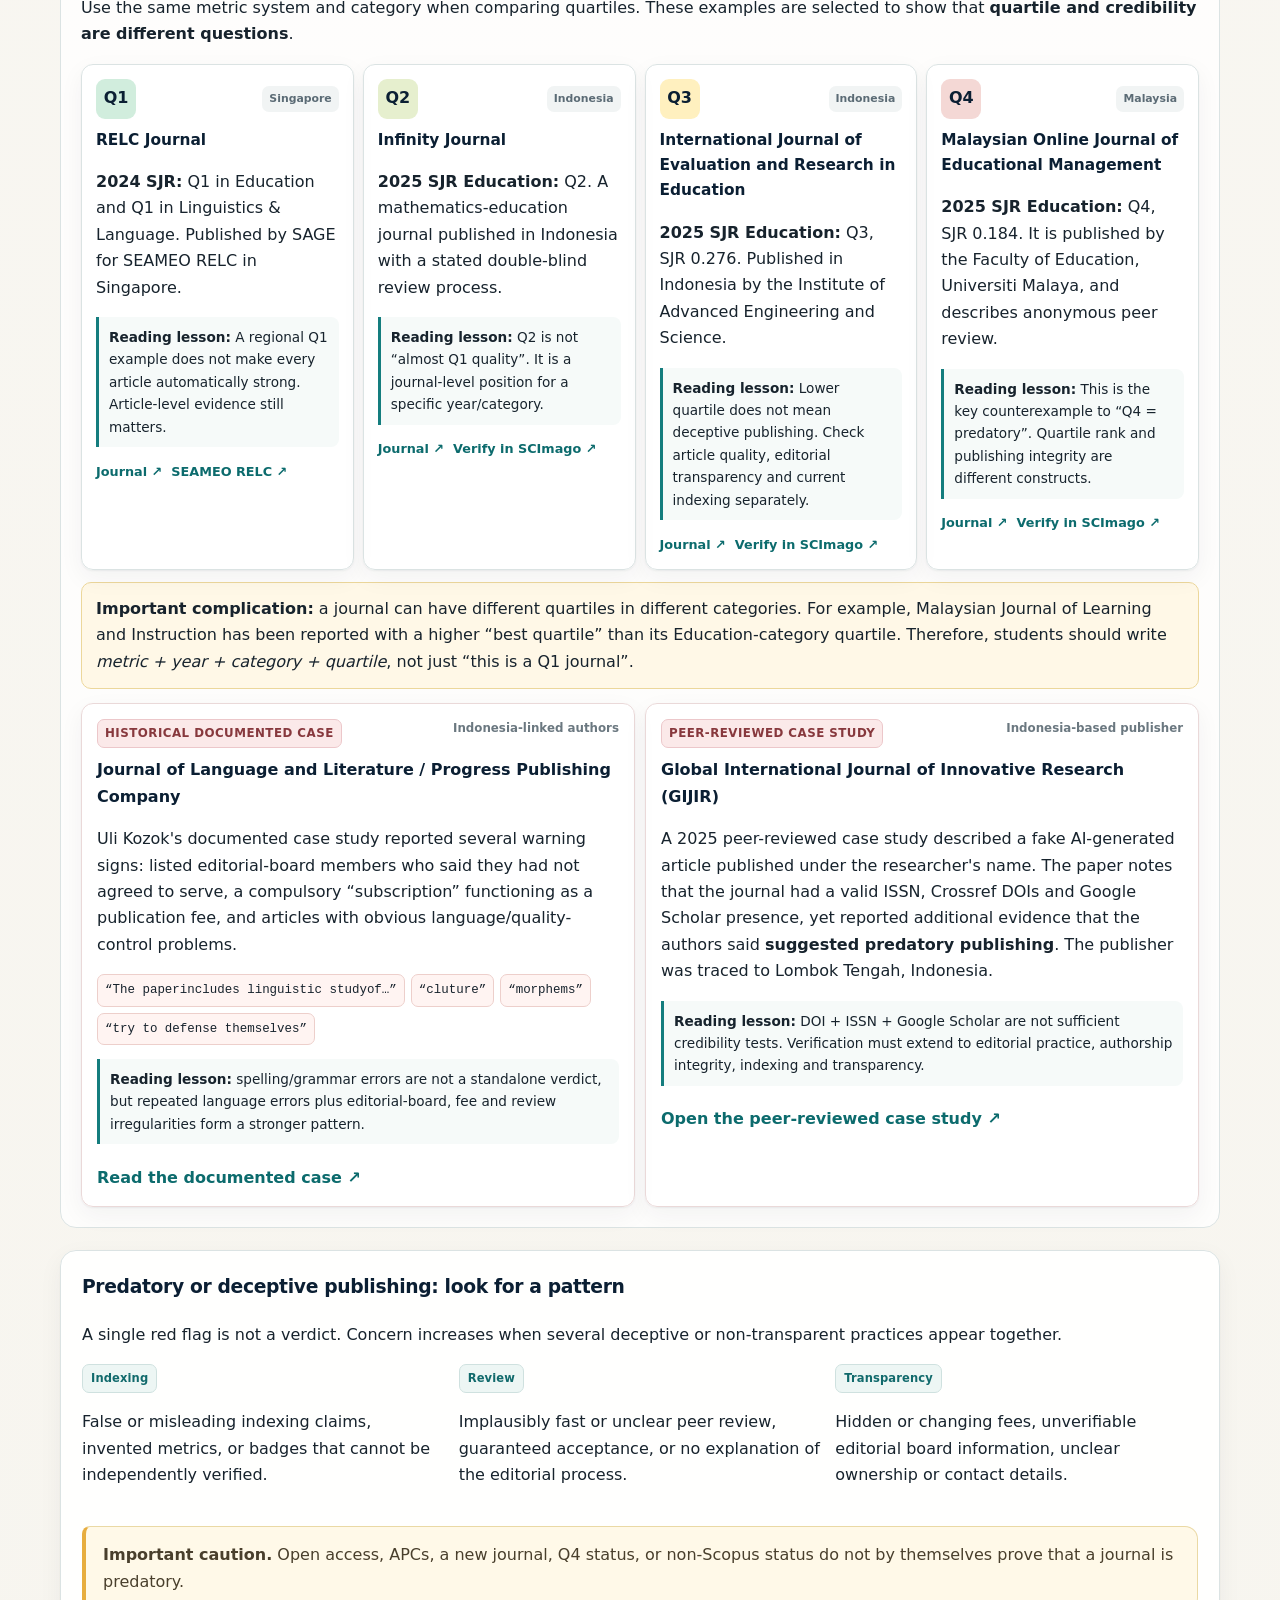
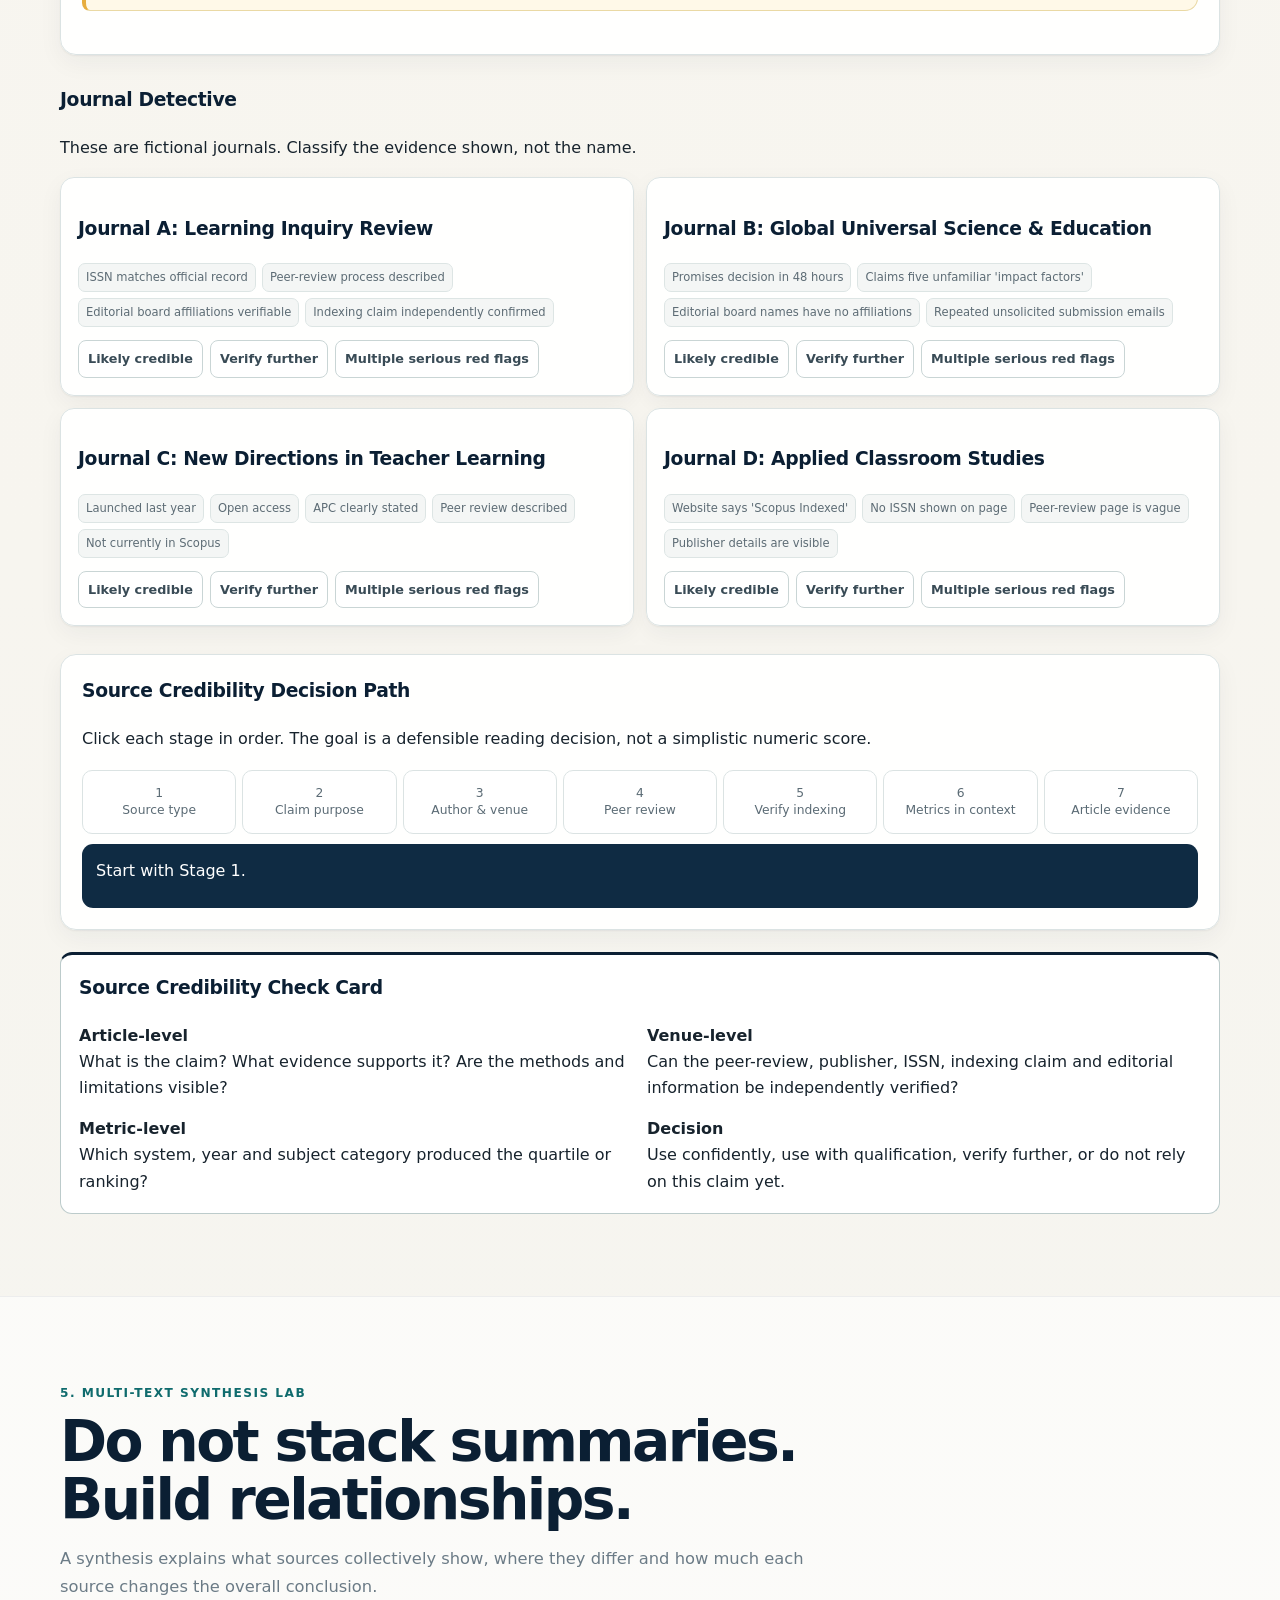
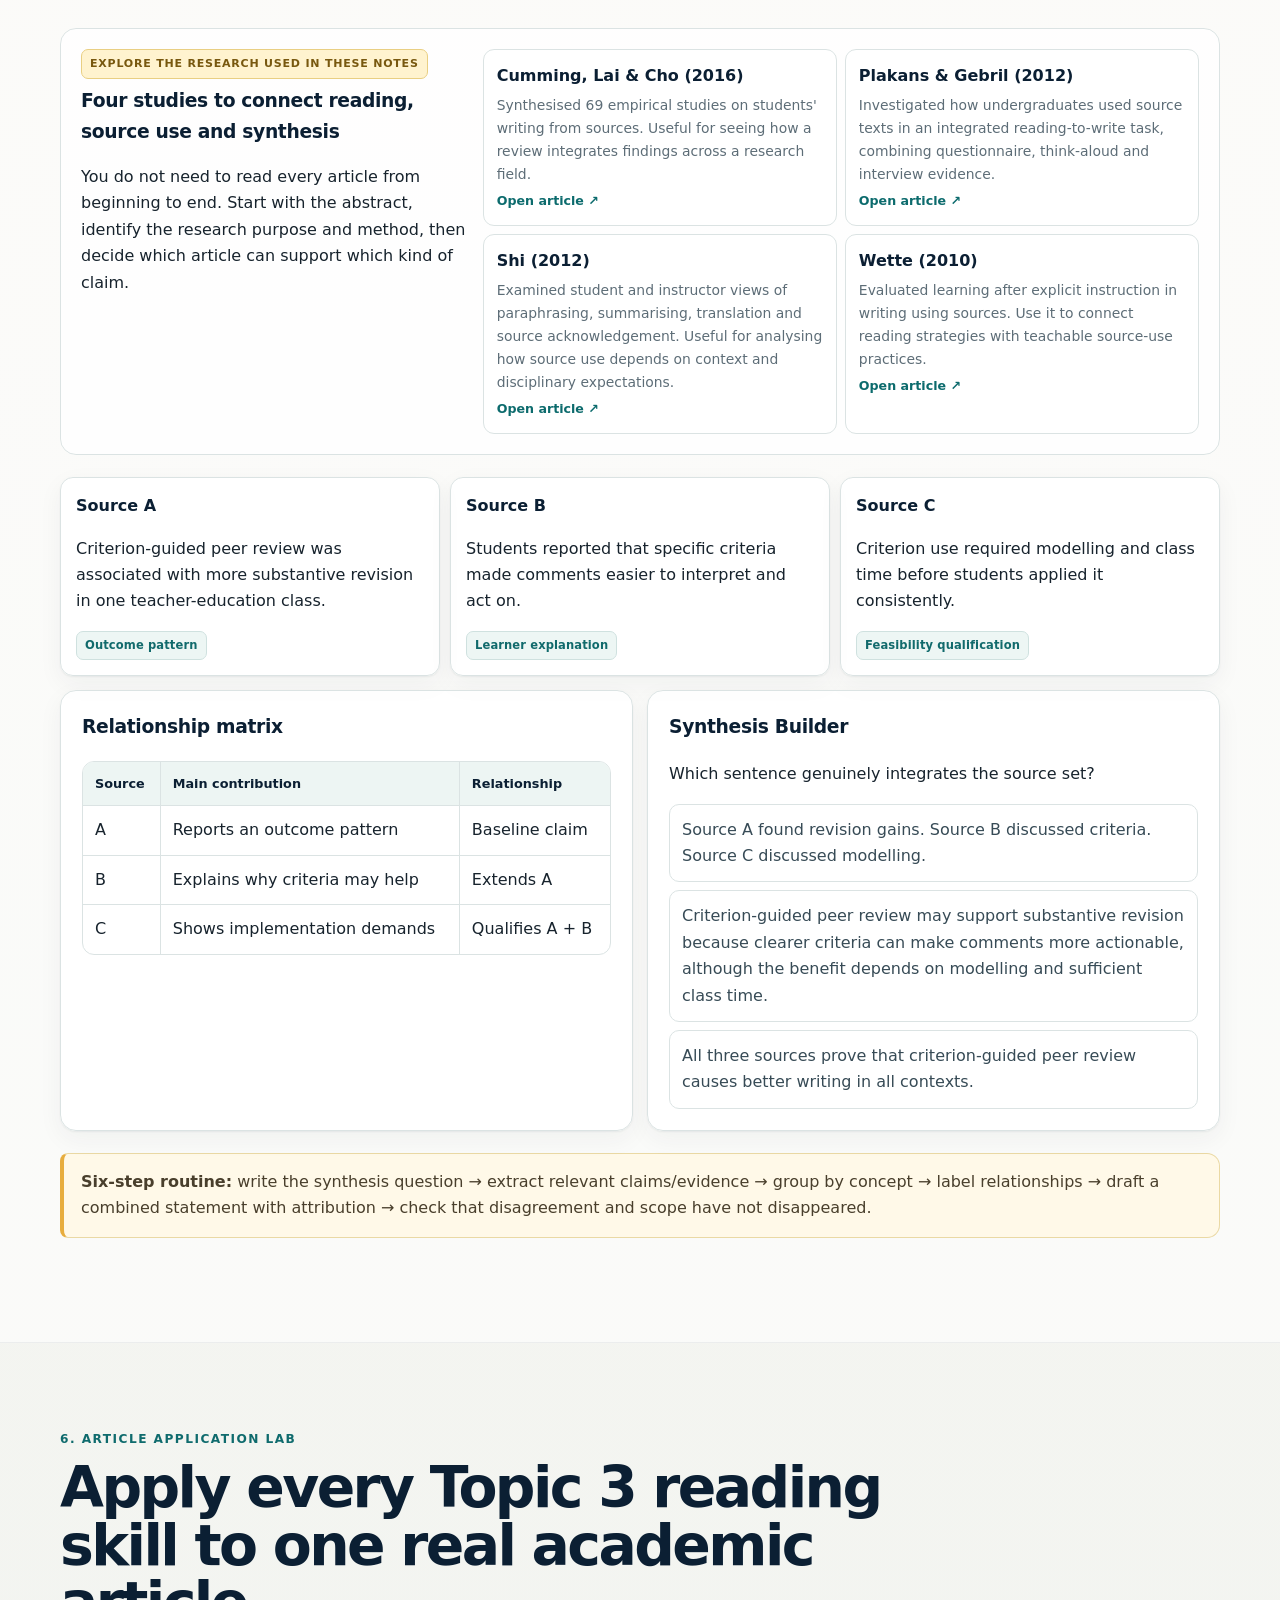
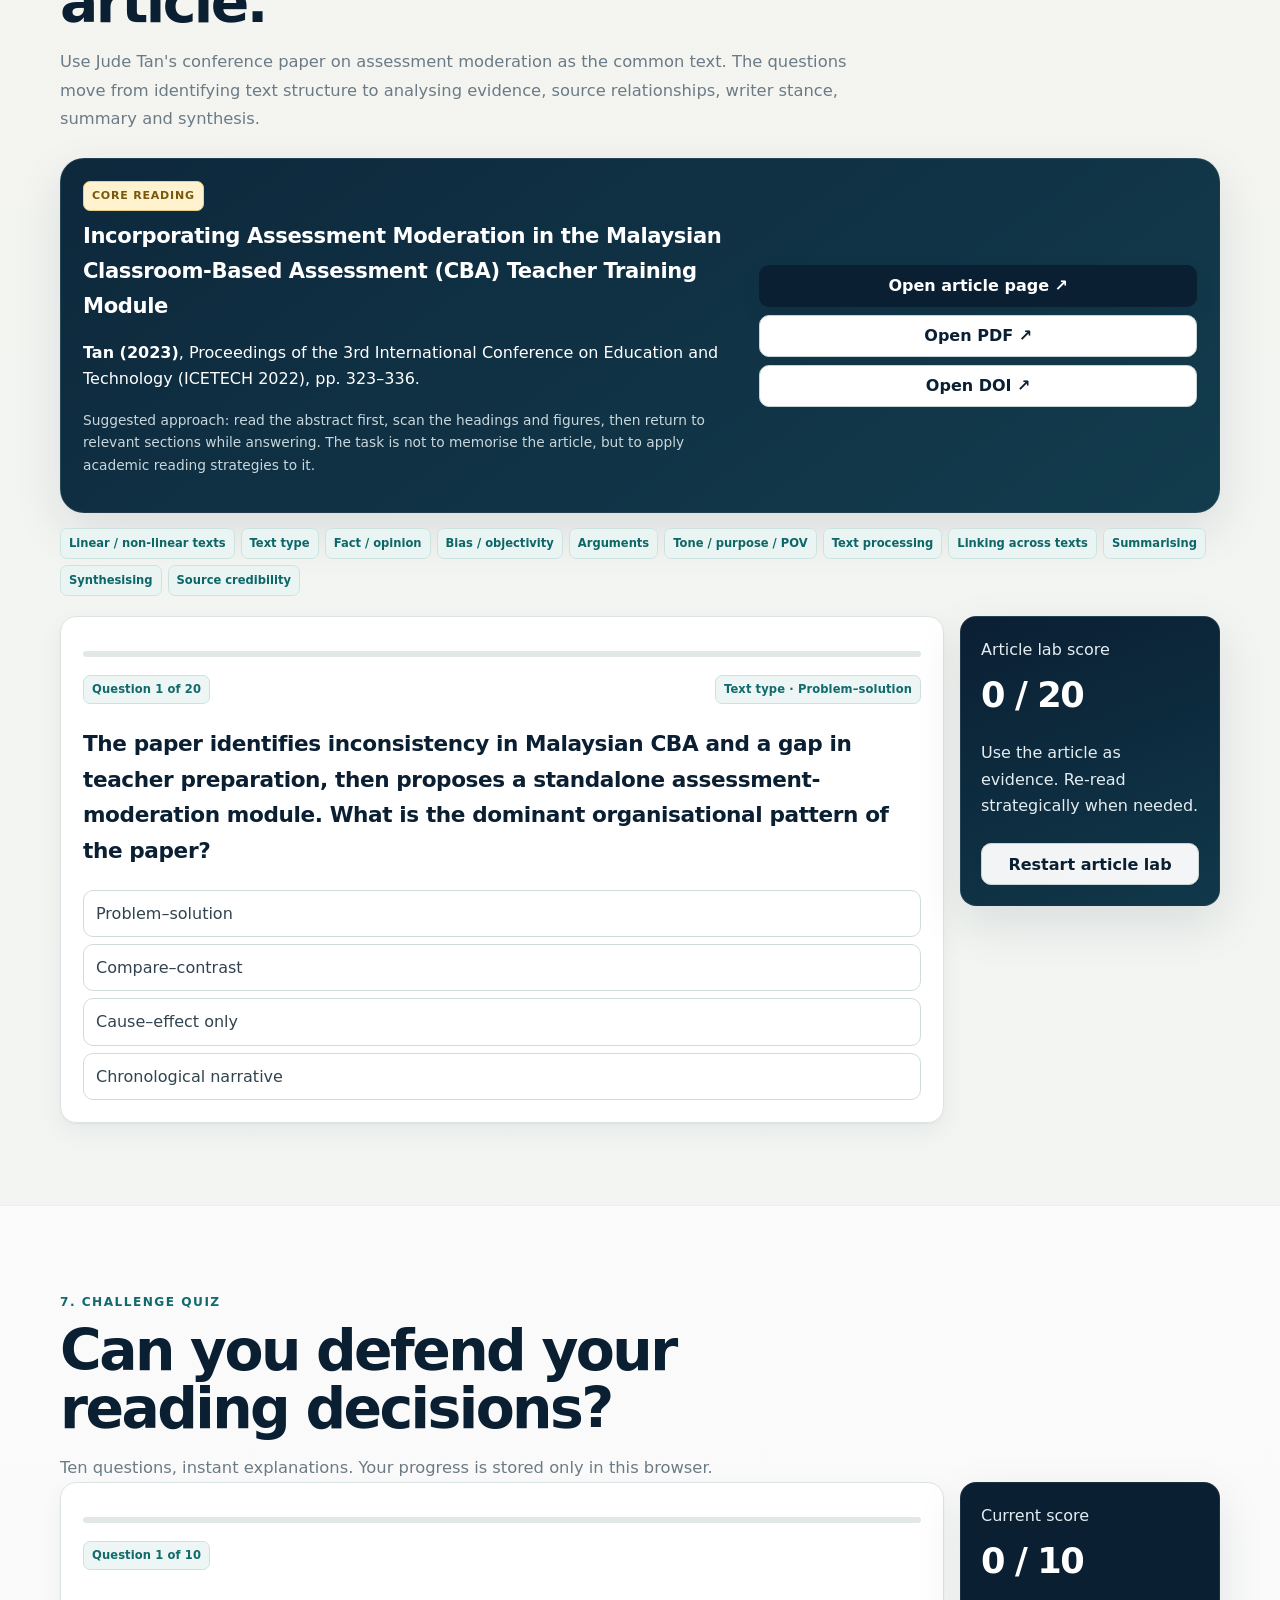
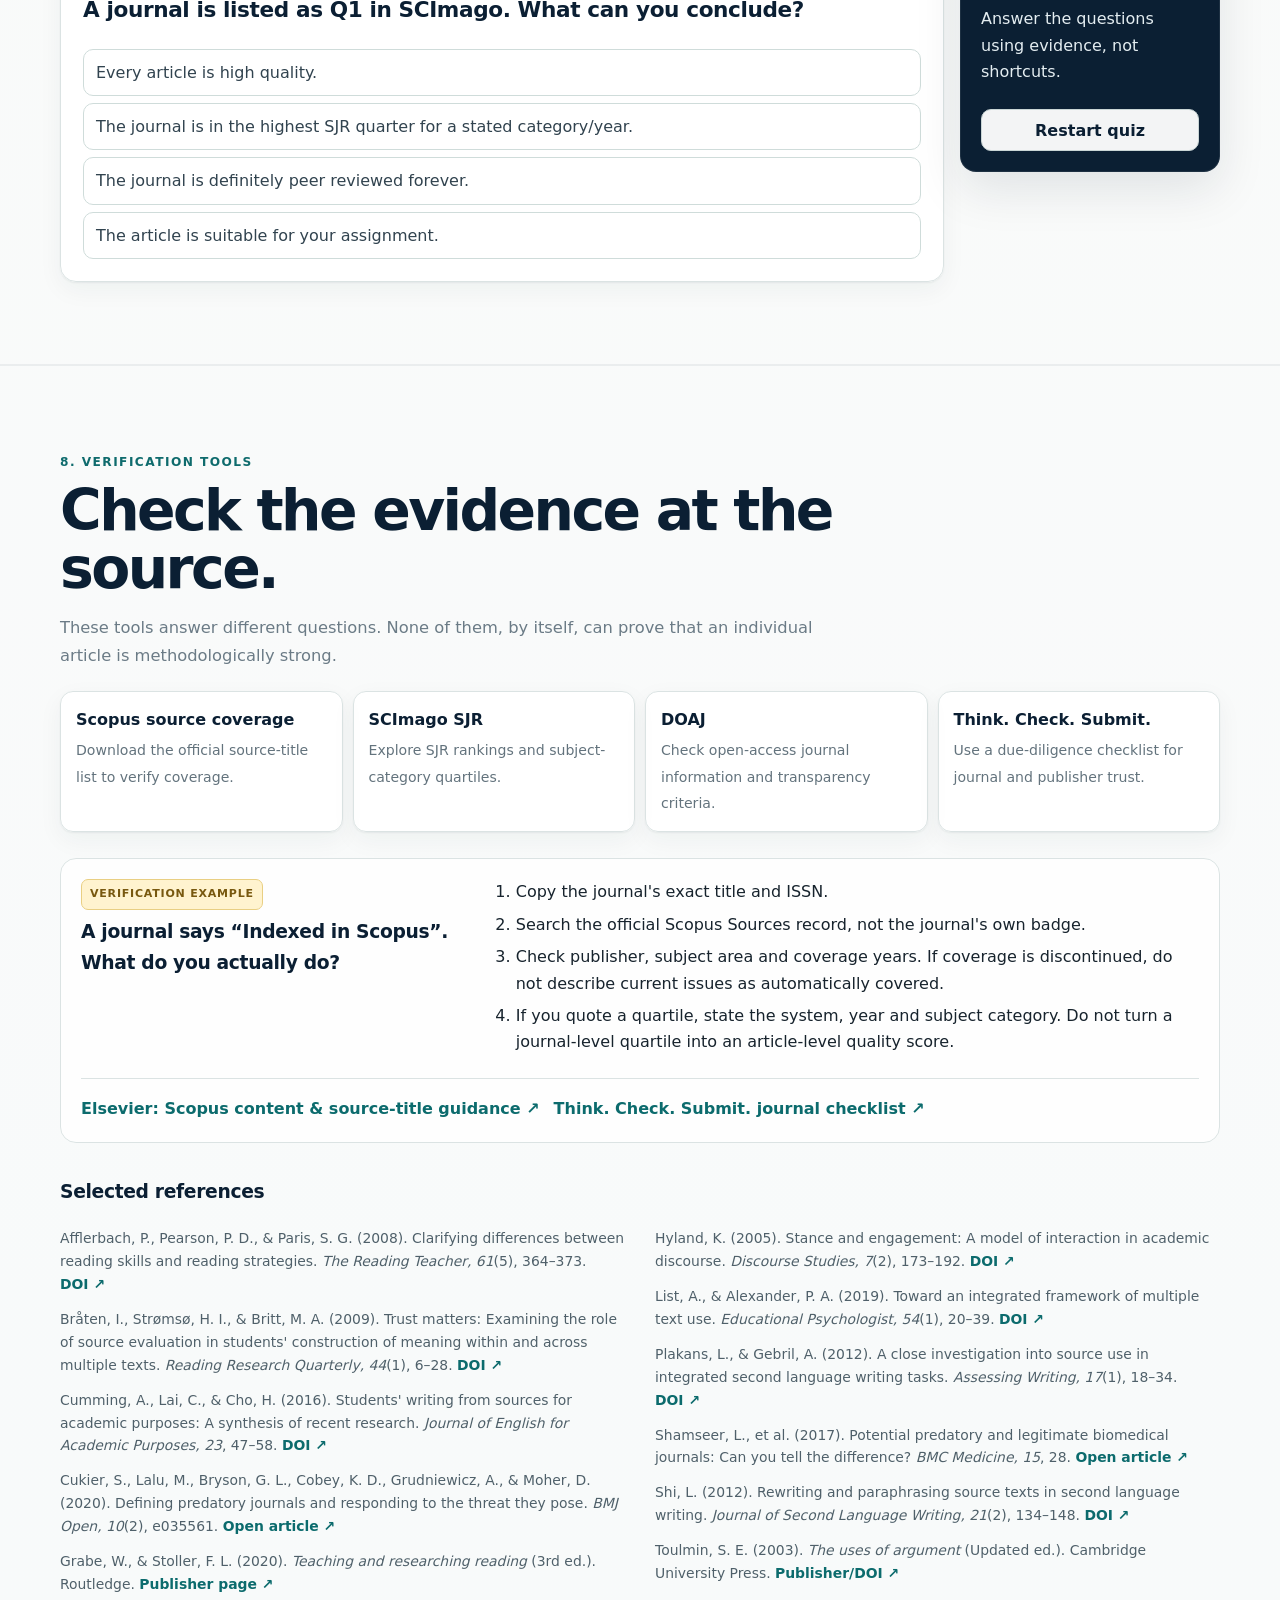
==== commit 48a6156f: "Add interactive writing flow and repair course links" ====
--- a/index.html
+++ b/index.html
@@ -266,7 +266,7 @@
      <h4>Infinity Journal</h4>
      <p><b>2025 SJR Education:</b> Q2. A mathematics-education journal published in Indonesia with a stated double-blind review process.</p>
      <p class="case-lesson"><b>Reading lesson:</b> Q2 is not “almost Q1 quality”. It is a journal-level position for a specific year/category.</p>
-     <div class="case-links"><a target="_blank" rel="noopener" href="https://www.e-journal.stkipsiliwangi.ac.id/index.php/infinity/about">Journal ↗</a><a target="_blank" rel="noopener" href="https://www.scimagojr.com/journalrank.php?category=3304&country=ID">Verify in SCImago ↗</a></div>
+     <div class="case-links"><a target="_blank" rel="noopener" href="https://e-journal.stkipsiliwangi.ac.id/index.php/infinity/index">Journal ↗</a><a target="_blank" rel="noopener" href="https://www.scimagojr.com/journalrank.php?category=3304&amp;country=ID">Verify in SCImago ↗</a></div>
     </article>
 
     <article class="journal-case q3case">
@@ -282,7 +282,7 @@
      <h4>Malaysian Online Journal of Educational Management</h4>
      <p><b>2025 SJR Education:</b> Q4, SJR 0.184. It is published by the Faculty of Education, Universiti Malaya, and describes anonymous peer review.</p>
      <p class="case-lesson"><b>Reading lesson:</b> This is the key counterexample to “Q4 = predatory”. Quartile rank and publishing integrity are different constructs.</p>
-     <div class="case-links"><a target="_blank" rel="noopener" href="https://mojem.um.edu.my/">Journal ↗</a><a target="_blank" rel="noopener" href="https://www.scimagojr.com/journalvalue.php?category=3304&country=MY">Verify in SCImago ↗</a></div>
+     <div class="case-links"><a target="_blank" rel="noopener" href="https://mojem.um.edu.my/">Journal ↗</a><a target="_blank" rel="noopener" href="https://www.scimagojr.com/journalrank.php?category=3304&amp;country=MY">Verify in SCImago ↗</a></div>
     </article>
    </div>
 
@@ -475,7 +475,7 @@
   <h2>Check the evidence at the source.</h2>
   <p class="section-intro">These tools answer different questions. None of them, by itself, can prove that an individual article is methodologically strong.</p>
   <div class="resource-grid">
-   <a class="resource" target="_blank" rel="noopener" href="https://www.scopus.com/sources"><b>Scopus Sources</b><span>Verify source records, coverage and metrics.</span></a>
+   <a class="resource" target="_blank" rel="noopener" href="https://www.elsevier.com/products/scopus/content"><b>Scopus source coverage</b><span>Download the official source-title list to verify coverage.</span></a>
    <a class="resource" target="_blank" rel="noopener" href="https://www.scimagojr.com/"><b>SCImago SJR</b><span>Explore SJR rankings and subject-category quartiles.</span></a>
    <a class="resource" target="_blank" rel="noopener" href="https://doaj.org/"><b>DOAJ</b><span>Check open-access journal information and transparency criteria.</span></a>
    <a class="resource" target="_blank" rel="noopener" href="https://thinkchecksubmit.org/journals/"><b>Think. Check. Submit.</b><span>Use a due-diligence checklist for journal and publisher trust.</span></a>
--- a/study.css
+++ b/study.css
@@ -57,6 +57,114 @@
 .lesson-links { display: flex; flex-wrap: wrap; gap: 8px 16px; }
 .lesson-links a { color: #125d61; font-weight: 650; }
 .lesson-practice > summary, .source-group > summary { cursor: pointer; color: #125d61; font-weight: 750; }
+.writing-figure {
+  max-width: 920px; margin: 24px 0; padding: clamp(14px, 3vw, 24px); scroll-margin-top: 96px;
+  border: 1px solid var(--line); border-radius: 16px; background: #f4f8f7; color: var(--ink);
+}
+.writing-figure figcaption { margin-bottom: 14px; color: var(--navy); font-size: 1.1rem; }
+.writing-figure .figure-flow, .writing-figure .figure-annotated {
+  list-style: none; padding: 0; margin: 0;
+}
+.figure-flow { display: grid; grid-template-columns: repeat(3, minmax(0, 1fr)); gap: 24px; }
+.figure-flow-four { grid-template-columns: repeat(4, minmax(0, 1fr)); }
+.writing-figure .figure-flow li {
+  position: relative; min-width: 0; margin: 0; padding: 12px;
+  border: 1px solid var(--line); border-radius: 10px; background: #fff;
+}
+.figure-flow li:not(:last-child)::after {
+  content: ""; position: absolute; top: calc(50% - 5px); right: -17px;
+  width: 8px; height: 8px; border-top: 2px solid var(--teal); border-right: 2px solid var(--teal);
+  transform: rotate(45deg);
+}
+.figure-tag {
+  display: block; color: #125d61; font-weight: 800; font-size: .72rem;
+  letter-spacing: .045em; line-height: 1.45; text-transform: uppercase;
+}
+.figure-flow li > strong { display: block; margin: 6px 0 4px; color: var(--navy); line-height: 1.4; }
+.figure-flow li > span:last-child, .figure-note, .figure-return { font-size: .9rem; }
+.writing-figure .figure-flow .figure-caution { border-color: #e0c894; background: #fff9ed; }
+.figure-caution .figure-tag { color: #795000; }
+.writing-figure .figure-note { margin: 12px 0 0; color: var(--muted); }
+.writing-figure .figure-return {
+  display: flex; align-items: baseline; gap: 8px; max-width: none;
+  margin: 14px 0 0; padding-top: 10px; border-top: 1px dashed #87b5b0;
+}
+.figure-return > span:first-child { color: #125d61; font-size: 1.3rem; font-weight: 800; }
+.writing-figure .figure-annotated li {
+  display: grid; grid-template-columns: minmax(7rem, 10rem) minmax(0, 1fr); align-items: baseline; gap: 12px;
+  margin: 0; padding: 10px 12px; border-bottom: 1px solid var(--line); background: #fff;
+}
+.figure-annotated li:first-child { border-radius: 10px 10px 0 0; }
+.writing-figure .figure-annotated li:last-child { border-radius: 0 0 10px 10px; border-bottom: 0; }
+.figure-annotated li > span { border-left: 3px solid var(--teal); padding-left: 8px; color: var(--navy); }
+.figure-annotated small { display: block; color: var(--muted); }
+.writing-figure .figure-annotated p { margin: 0; }
+.citation-figure { background: #fff; }
+.citation-row { padding: 10px 12px; border-radius: 8px; background: var(--soft); }
+.citation-row p { margin: 4px 0 0; }
+.citation-arrow { display: block; margin: 3px 12px; color: #125d61; font-size: 1.25rem; font-weight: 800; }
+.citation-authors, .citation-year { font-weight: 700; box-decoration-break: clone; }
+.citation-authors { background: #daeee9; color: #125653; }
+.citation-year { background: #f9eaca; color: #634200; }
+.flow-lab {
+  max-width: 920px; padding: clamp(12px, 3vw, 24px); border: 1px solid var(--line);
+  border-radius: 16px; background: #eef5f4; scroll-margin-top: 120px;
+}
+.flow-choices { display: grid; grid-template-columns: repeat(4, minmax(0, 1fr)); gap: 8px; }
+.flow-choices a {
+  display: flex; flex-direction: column; justify-content: center; gap: 4px; min-height: 52px;
+  padding: 8px 12px; border: 1px solid var(--line); border-radius: 8px;
+  background: #fff; color: var(--navy); font-size: .87rem; line-height: 1.35; text-decoration: none;
+}
+.flow-choices a:hover { border-color: var(--teal); }
+.flow-choices a[aria-current="step"] { border-color: #125d61; background: #125d61; color: #fff; }
+.flow-choices a > span { color: #125d61; font-size: .72rem; font-weight: 750; letter-spacing: .05em; }
+.flow-choices a[aria-current="step"] > span { color: #d6edeb; }
+.flow-track {
+  height: 4px; margin: 12px 0 16px; border-radius: 8px; overflow: hidden; background: #cbdedb;
+}
+.flow-track span {
+  display: block; height: 100%; width: 100%; border-radius: inherit; background: var(--teal);
+  transform: scaleX(0); transform-origin: left center;
+}
+.flow-panel {
+  margin-top: 12px; padding: clamp(12px, 3vw, 24px); border: 1px solid var(--line);
+  border-radius: 12px; background: #fff; scroll-margin-top: 120px;
+}
+.flow-panel .figure-tag { margin: 0 0 8px; }
+.flow-panel h3 { margin: 0 0 12px; color: var(--navy); }
+.flow-panel p:last-child { margin-bottom: 0; }
+.flow-sample {
+  margin: 12px 0; padding: 12px 16px; border-left: 3px solid var(--teal);
+  background: var(--soft); color: var(--navy); font-weight: 650;
+}
+.flow-key { display: grid; grid-template-columns: repeat(3, minmax(0, 1fr)); gap: 16px; margin: 16px 0 0; }
+.flow-key dt { color: var(--navy); font-weight: 750; }
+.flow-key dd { margin: 4px 0 0; color: var(--muted); font-size: .9rem; }
+.flow-evidence > div { padding: 12px; border: 1px solid var(--line); border-radius: 8px; }
+.flow-evidence small { color: var(--muted); }
+.flow-meter { display: block; margin: 8px 0; }
+.flow-meter > span { display: flex; align-items: baseline; justify-content: space-between; gap: 8px; font-size: .84rem; }
+.flow-meter > span strong { color: #125d61; font-variant-numeric: tabular-nums; }
+.flow-meter meter { display: block; width: 100%; height: 10px; margin-top: 4px; }
+.flow-meter meter::-webkit-meter-bar { border: 0; background: #e6efed; border-radius: 4px; }
+.flow-meter meter::-webkit-meter-optimum-value { background: var(--teal); border-radius: 4px; }
+.flow-meter meter::-moz-meter-bar { background: var(--teal); border-radius: 4px; }
+.flow-actions {
+  display: flex; align-items: center; justify-content: space-between; gap: 8px; margin-top: 12px;
+}
+.flow-actions .btn:disabled { opacity: .5; cursor: default; }
+.flow-status { margin: 0; color: var(--muted); font-size: .8rem; text-align: center; }
+.paraphrase-lab .flow-choices { grid-template-columns: repeat(2, minmax(0, 1fr)); }
+.paraphrase-lab mark { background: #faeaca; color: #553a13; }
+#paraphrase-effective mark { background: #daeee9; color: #125653; }
+.citation-controls { display: flex; flex-wrap: wrap; align-items: center; gap: 8px; margin-top: 12px; }
+.citation-controls [aria-pressed="true"] { background: #125d61; color: #fff; border-color: #125d61; }
+.citation-controls .figure-note { flex-basis: 100%; margin-top: 4px; }
+.citation-figure[data-tracing="authors"] .citation-authors,
+.citation-figure[data-tracing="year"] .citation-year {
+  outline: 2px solid currentColor; outline-offset: 2px; border-radius: 2px;
+}
 .source-group { max-width: 920px; }
 .source-group p { margin-block: 12px; }
 .source-group .reference-entry + .reference-entry { border-top: 1px solid var(--line); padding-top: 12px; }
@@ -81,11 +189,27 @@
 .note-definitions dd { margin: 4px 0 12px; }
 .note-sources li { margin-block: 8px; }
 
+@media (max-width: 840px) {
+  .figure-flow-four { grid-template-columns: 1fr; gap: 20px; }
+  .figure-flow-four li:not(:last-child)::after {
+    top: auto; right: auto; bottom: -13px; left: 18px; transform: rotate(135deg);
+  }
+}
+
 @media (max-width: 700px) {
   .study-grid { grid-template-columns: 1fr; }
   .study-table th, .study-table td { padding: 6px; }
   .lesson-terms { grid-template-columns: 1fr; gap: 4px; }
   .lesson-terms dd + dt { margin-top: 8px; }
+  .writing-figure { scroll-margin-top: 120px; }
+  .figure-flow { grid-template-columns: 1fr; gap: 20px; }
+  .figure-flow li:not(:last-child)::after {
+    top: auto; right: auto; bottom: -13px; left: 18px; transform: rotate(135deg);
+  }
+  .writing-figure .figure-annotated li { grid-template-columns: 1fr; gap: 5px; }
+  .flow-choices { grid-template-columns: repeat(2, minmax(0, 1fr)); }
+  .flow-key { grid-template-columns: 1fr; gap: 8px; }
+  .flow-actions .btn { padding: 8px 12px; font-size: .82rem; }
 }
 
 @media (prefers-reduced-motion: reduce) {
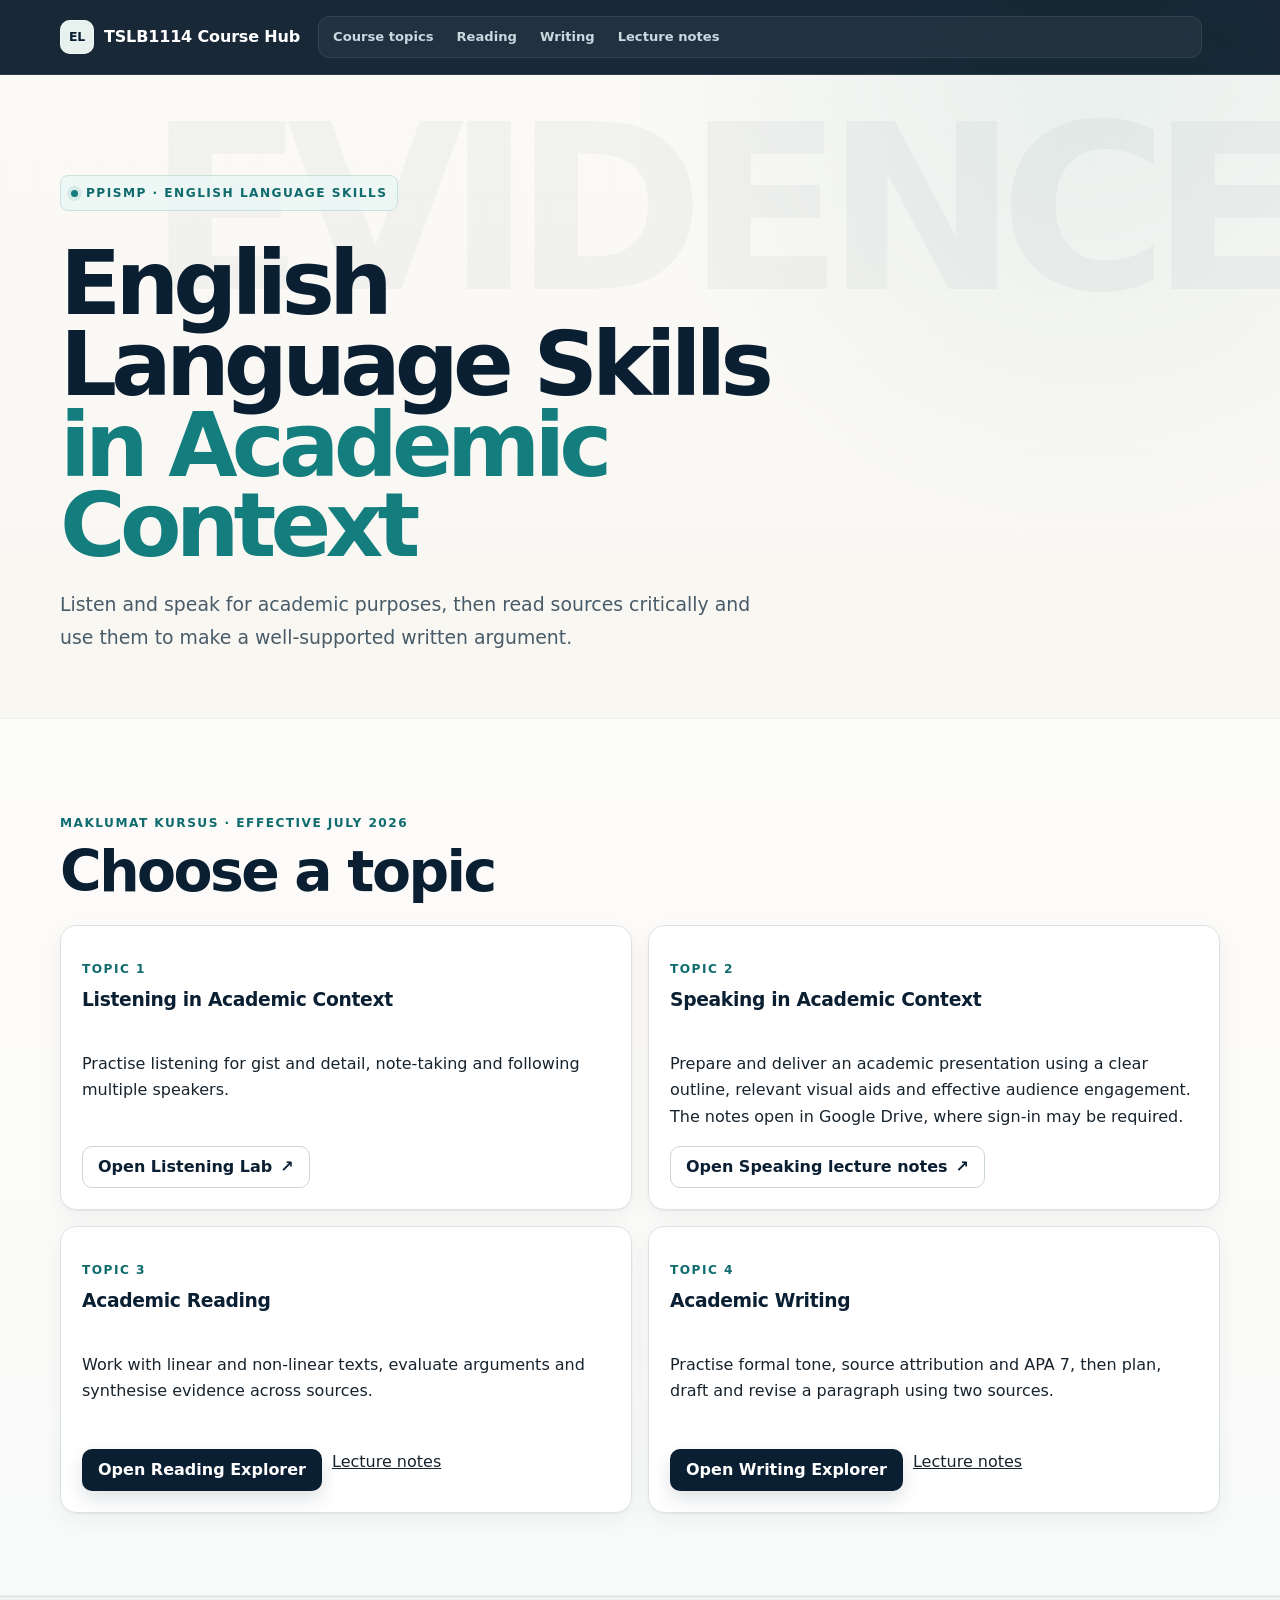
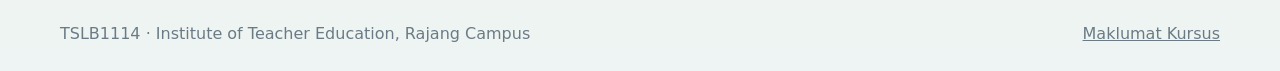
==== commit a2863b13: "Make TSLB1114 the course homepage and preserve lesson bookmarks" ====
--- a/index.html
+++ b/index.html
@@ -1,531 +1,69 @@
-<!DOCTYPE html>
-<html lang="en">
+<!doctype html>
+<html lang="en-MY">
 <head>
-<meta charset="utf-8" />
-<meta name="viewport" content="width=device-width,initial-scale=1" />
-<title>TSLB1114 Academic Reading Explorer</title>
-<meta name="description" content="Interactive student learning website for TSLB1114 Topic 3: Academic Reading." />
-<link rel="stylesheet" href="styles.css">
-<link rel="stylesheet" href="study.css">
-<script src="study.js" defer></script>
-
+  <meta charset="utf-8">
+  <meta name="viewport" content="width=device-width, initial-scale=1">
+  <meta name="description" content="TSLB1114 course hub with the Listening Lab, Speaking resources, Academic Reading Explorer and Academic Writing Explorer.">
+  <title>TSLB1114 · English Language Skills in Academic Context</title>
+  <link rel="stylesheet" href="styles.css">
+  <link rel="stylesheet" href="study.css">
 </head>
-<body class="reading-page">
-<a class="skip-link" href="#reading-main">Skip to Reading Explorer</a>
-<header class="topbar">
-  <div class="wrap nav">
-    <a class="brand" href="#home"><span class="brandmark">AR</span>TSLB1114 Reading Explorer</a>
-    <nav class="navlinks" aria-label="Main navigation">
-      <a href="course.html">Course hub</a><a href="#map">Topic map</a><a href="#source-pair">Paired texts</a><a href="#texts">Text types</a><a href="#critical">Critical reading</a>
-      <a href="#credibility">Source credibility</a><a href="#synthesis">Synthesis</a><a href="#article-lab">Article lab</a><a href="#challenge">Challenge</a>
-    </nav>
-    <button class="reset" id="resetProgress">Reset progress</button>
-  </div>
-  <div class="progressbar"><span id="scrollProgress"></span></div>
-</header>
-
-<main id="reading-main" tabindex="-1">
-<section class="hero" id="home">
- <div class="wrap hero-grid">
-  <div>
-   <span class="eyebrow">TSLB1114 · Topic 3</span>
-   <h1>Academic Reading<br><span>as evidence work.</span></h1>
-   <p class="lead">Move beyond “finding information”. Analyse what a text is doing, how a claim is supported, how sources relate, and how much confidence the evidence deserves.</p>
-   <div class="hero-actions">
-    <a class="btn primary" href="#map">Start exploring</a>
-    <a class="btn secondary" href="lecture-notes.html#topic-3">Lecture notes</a>
-    <a class="btn secondary" href="writing.html">Topic 4 · Academic Writing</a>
-   </div>
-   <p class="note">PPISMP 2026–2027 · CLO2: Analyse critically a variety of academic texts (C4, PLO2, KKG2).</p>
-  </div>
-  <aside class="hero-card">
-   <h3>Your reading route</h3>
-   <div class="map">
-    <div class="node"><span class="pill">01</span><b>Read the structure</b><small>linear, non-linear, mixed</small></div>
-    <div class="node"><span class="pill">02</span><b>Read the claim</b><small>purpose, stance, evidence</small></div>
-    <div class="node"><span class="pill">03</span><b>Read the source</b><small>credibility, peer review, indexing</small></div>
-    <div class="node"><span class="pill">04</span><b>Read across texts</b><small>agreement, conflict, scope</small></div>
-    <div class="node"><span class="pill">05</span><b>Build synthesis</b><small>integrate, attribute, qualify</small></div>
-    <div class="node"><span class="pill">06</span><b>Read to write</b><small>moves, evidence, reasoning</small></div>
-   </div>
-  </aside>
- </div>
-</section>
-
-<section class="section alt" id="map">
- <div class="wrap">
-  <span class="kicker">1. Topic map</span>
-  <h2>Academic reading is a coordinated task.</h2>
-  <p class="section-intro">A strong reader changes strategy according to the purpose. Some texts require close argument analysis, some require rapid retrieval of a value, and some require comparison across several documents.</p>
-  <div class="grid three" style="margin-top:26px">
-   <div class="card"><div class="icon">↔</div><h3>3.1 Across multiple texts</h3><p>Track what each source says and how the sources relate. Preserve source identity while comparing content.</p></div>
-   <div class="card"><div class="icon">⌘</div><h3>3.2 Text types</h3><p>Recognise cause-effect, compare-contrast, problem-solution, expository and argumentative organisation.</p></div>
-   <div class="card"><div class="icon">◎</div><h3>3.3 Reading & viewing skills</h3><p>Analyse claims, bias, source quality, arguments, tone, links, summary and synthesis.</p></div>
-  </div>
-  <div class="keyidea"><strong>Key idea.</strong> Critical reading is not automatic disagreement. It is disciplined interpretation in which claims, evidence, language, source and relationships are examined before a conclusion is accepted.</div>
-  <div class="flow" aria-label="Reading workflow">
-   <span class="step">Purpose</span><span class="arrow">→</span><span class="step">Structure</span><span class="arrow">→</span>
-   <span class="step">Claim</span><span class="arrow">→</span><span class="step">Evidence</span><span class="arrow">→</span>
-   <span class="step">Source</span><span class="arrow">→</span><span class="step">Relationship</span><span class="arrow">→</span><span class="step">Conclusion</span>
-  </div>
-  <div class="example-strip">
-   <div class="example-head"><span class="example-badge">Reference example</span><strong>What does “reading across texts” look like in research?</strong></div>
-   <div class="example-grid">
-    <article class="example-card">
-     <h3>Trust Matters</h3>
-     <p>Bråten, Strømsø and Britt (2009) asked students to read <b>seven texts about global warming</b> that differed in source characteristics. Students' source evaluations were related to how well they constructed meaning across the documents.</p>
-     <p class="example-task"><b>Try it:</b> Imagine two texts make the same claim, but one is an identified scientific report and the other is an anonymous web post. Should both claims receive equal weight? Explain what you would verify before deciding.</p>
-     <a class="ref-link" target="_blank" rel="noopener" href="https://doi.org/10.1598/RRQ.44.1.1">Open Bråten et al. (2009) ↗</a>
-    </article>
-    <article class="example-card">
-     <h3>Multiple-text use as a process</h3>
-     <p>List and Alexander (2019) describe multiple-text use as a process involving <b>preparation, execution and production</b>. This is useful when you move from deciding what a task requires, to reading and connecting sources, to producing a response.</p>
-     <p class="example-task"><b>Try it:</b> Before reading three articles, write one synthesis question. While reading, record agreements and conflicts. After reading, build one conclusion that explicitly reflects those relationships.</p>
-     <a class="ref-link" target="_blank" rel="noopener" href="https://doi.org/10.1080/00461520.2018.1505514">Open List & Alexander (2019) ↗</a>
-    </article>
-   </div>
-  </div>
- </div>
-</section>
-
-<section class="section" id="source-pair">
- <div class="wrap">
-  <span class="kicker">3.1 · Reading across multiple texts</span>
-  <h2>Read the prose and the table together.</h2>
-  <p class="section-intro">Two simulated sources examine peer rehearsal before a microteaching session. Identify what each source measures and how far its evidence can support a shared conclusion.</p>
-  <div data-source-pair></div>
-  <div class="study-grid study-checks" data-practice="reading"></div>
-  <section class="card study-block">
-   <h3>From two findings to one synthesis</h3>
-   <p>Write two or three sentences that connect the sources. State the distinct outcomes, use one result from each and qualify your conclusion.</p>
-   <label class="study-label" for="reading-synthesis">Your synthesis</label>
-   <textarea class="study-input" id="reading-synthesis" data-study-save="synthesis" rows="4" maxlength="3000"></textarea>
-   <details class="study-model"><summary>Compare with a model</summary><p>The survey indicates that nine of twelve volunteers reported greater confidence after rehearsing. The observation table shows a small descriptive difference in clear transitions between rehearsed and unrehearsed sessions. The sources give reasons to investigate rehearsal further, while their different measures and designs limit causal conclusions.</p></details>
-   <p class="study-note" data-storage-message role="status">Your synthesis stays in this browser. It carries into the Writing Studio when both pages share site storage. For local files, you can also copy and paste it.</p>
-   <a class="btn primary" href="writing.html#studio">Continue to the Writing Studio</a>
-  </section>
- </div>
-</section>
-
-<section class="section" id="texts">
- <div class="wrap">
-  <span class="kicker">2. Text-type explorer</span>
-  <h2>Identify what the text is doing.</h2>
-  <p class="section-intro">Text types are useful reading guides, not rigid boxes. One academic article may shift between several structures.</p>
-  <div class="type-tabs" role="tablist">
-   <button class="active" data-type="cause">Cause & effect</button>
-   <button data-type="compare">Compare & contrast</button>
-   <button data-type="problem">Problem–solution</button>
-   <button data-type="expository">Expository</button>
-   <button data-type="argument">Argumentative</button>
-  </div>
-  <div class="type-panel">
-   <div id="typeText"></div>
-   <div class="structure-visual" id="typeVisual" aria-label="Visual structure diagram"></div>
-  </div>
- </div>
-</section>
-
-<section class="section alt" id="critical">
- <div class="wrap">
-  <span class="kicker">3. Critical reading lab</span>
-  <h2>Separate claim type from claim truth.</h2>
-  <p class="section-intro">A factual claim is not automatically true. “Factual” means it can, in principle, be checked against evidence. Verification is a second task.</p>
-
-  <div class="grid two" style="margin-top:24px">
-   <div class="game">
-    <h3>Fact, interpretation, or evaluation?</h3>
-    <div class="prompt" id="claimPrompt"></div>
-    <div class="options" id="claimOptions"></div>
-    <div class="feedback" id="claimFeedback"></div>
-    <button class="btn secondary" id="nextClaim" style="margin-top:14px">Next example</button>
-   </div>
-   <div class="card">
-    <h3>Argument anatomy</h3>
-    <p>Click a component to see its role.</p>
-    <svg viewBox="0 0 700 310" role="img" aria-label="Argument anatomy diagram" style="width:100%;height:auto">
-      <defs><filter id="s"><feDropShadow dx="0" dy="5" stdDeviation="7" flood-opacity=".14"/></filter></defs>
-      <g class="argpart" data-info="Claim: the proposition the writer wants the reader to accept." tabindex="0">
-       <rect x="25" y="100" rx="18" width="130" height="76" fill="#0b1f33" filter="url(#s)"/><text x="90" y="145" fill="white" text-anchor="middle" font-weight="800">CLAIM</text>
-      </g>
-      <path d="M160 138 H250" stroke="#8ba1aa" stroke-width="4" marker-end="url(#arr)"/>
-      <g class="argpart" data-info="Evidence: data, examples, findings or observations offered in support." tabindex="0">
-       <rect x="255" y="40" rx="18" width="145" height="70" fill="#147d7e"/><text x="327" y="82" fill="white" text-anchor="middle" font-weight="800">EVIDENCE</text>
-      </g>
-      <g class="argpart" data-info="Reasoning: the warrant or logic explaining why the evidence supports the claim." tabindex="0">
-       <rect x="255" y="170" rx="18" width="145" height="70" fill="#f2b84b"/><text x="327" y="212" fill="#0b1f33" text-anchor="middle" font-weight="800">REASONING</text>
-      </g>
-      <path d="M405 75 H515" stroke="#8ba1aa" stroke-width="4"/><path d="M405 205 H515" stroke="#8ba1aa" stroke-width="4"/>
-      <g class="argpart" data-info="Qualification: conditions, limits, uncertainty or exceptions that narrow the claim." tabindex="0">
-       <rect x="520" y="78" rx="18" width="150" height="70" fill="#dcefee"/><text x="595" y="120" fill="#0b1f33" text-anchor="middle" font-weight="800">QUALIFY</text>
-      </g>
-      <g class="argpart" data-info="Implication: what follows if the argument is accepted within its stated scope." tabindex="0">
-       <rect x="520" y="165" rx="18" width="150" height="70" fill="#f8e5e6"/><text x="595" y="207" fill="#0b1f33" text-anchor="middle" font-weight="800">IMPLICATION</text>
-      </g>
-      <defs><marker id="arr" markerWidth="10" markerHeight="10" refX="6" refY="3" orient="auto"><path d="M0,0 L0,6 L7,3 z" fill="#8ba1aa"/></marker></defs>
-    </svg>
-    <div class="explain" id="argExplain">Select a component.</div>
-   </div>
-  </div>
-
-  <div class="reference-lab">
-   <div>
-    <span class="example-badge">Worked example</span>
-    <h3>Read an argument as a structure, not just a conclusion</h3>
-    <p><b>Fictional claim:</b> “Criterion-guided peer review improves revision quality.” A critical reader should separate the claim from the evidence and the reasoning that connects them.</p>
-    <div class="argument-example">
-     <div><b>Claim</b><span>Criterion-guided peer review improves revision quality.</span></div>
-     <div><b>Evidence</b><span>One class shows more substantive revisions after using explicit criteria.</span></div>
-     <div><b>Reasoning</b><span>Criteria may focus comments on changes students can act on.</span></div>
-     <div><b>Qualification</b><span>The evidence comes from one context and does not establish universal causation.</span></div>
+<body class="course-page">
+  <a class="skip-link" href="#course-main">Skip to course topics</a>
+  <header class="topbar">
+    <div class="wrap nav">
+      <a class="brand" href="./"><span class="brandmark" aria-hidden="true">EL</span>TSLB1114 Course Hub</a>
+      <nav class="navlinks" aria-label="Course navigation">
+        <a href="#topics">Course topics</a><a href="reading.html">Reading</a><a href="writing.html">Writing</a><a href="lecture-notes.html">Lecture notes</a>
+      </nav>
     </div>
-   </div>
-   <div class="reference-notes">
-    <a class="reference-note" target="_blank" rel="noopener" href="https://doi.org/10.1017/CBO9780511840005"><b>Toulmin (2003)</b><span>Use argument structure to ask what supports a claim and what warrants the move from evidence to conclusion.</span><em>Open book record ↗</em></a>
-    <a class="reference-note" target="_blank" rel="noopener" href="https://doi.org/10.1177/1461445605050365"><b>Hyland (2005)</b><span>Academic texts also position writers and readers through stance and engagement. Look at how certainty, caution and reader positioning shape the argument.</span><em>Open article ↗</em></a>
-   </div>
-  </div>
- </div>
-</section>
-
-<section class="section" id="credibility">
- <div class="wrap">
-  <span class="kicker">4. Source Credibility Lab</span>
-  <h2>Evaluate the article and the system around it.</h2>
-  <p class="section-intro">Indexing and quartiles can provide useful context, but they never replace close reading of methods, evidence, reasoning and limitations.</p>
-
-  <div class="levels">
-   <div class="level"><strong>1. Article</strong><span>Question, method, sample/data, analysis, claim-evidence fit, limitations.</span></div>
-   <div class="level"><strong>2. Author</strong><span>Expertise and affiliation provide context, but authority never replaces evidence.</span></div>
-   <div class="level"><strong>3. Journal</strong><span>Peer-review policy, editorial transparency, publisher, indexing, metrics.</span></div>
-   <div class="level"><strong>4. Ecosystem</strong><span>Databases, archiving, ethics, transparent fees and discoverability.</span></div>
-  </div>
-  <div class="evidence-rail">
-   <div class="rail-title"><span class="example-badge">Evidence behind this lab</span><strong>Why we use patterns, verification and transparency rather than shortcuts</strong></div>
-   <div class="rail-grid">
-    <a target="_blank" rel="noopener" href="https://doi.org/10.1186/s12916-017-0785-9"><b>Shamseer et al. (2017)</b><span>Compared characteristics of potential predatory and legitimate biomedical journals. Use it to inspect patterns of journal characteristics rather than a single label.</span><em>Open article ↗</em></a>
-    <a target="_blank" rel="noopener" href="https://doi.org/10.1136/bmjopen-2019-035561"><b>Cukier et al. (2020)</b><span>A modified Delphi consensus process examined how predatory journals and publishers should be defined and addressed, highlighting deception and low transparency.</span><em>Open article ↗</em></a>
-    <a target="_blank" rel="noopener" href="https://doi.org/10.1038/d41586-019-03759-y"><b>Grudniewicz et al. (2019)</b><span>Presents the international consensus definition that underpins the caution against treating one feature, such as open access or an APC, as a verdict.</span><em>Open Nature article ↗</em></a>
-   </div>
-  </div>
-
-  <div class="grid two" style="margin-top:22px">
-   <div class="card">
-    <h3>Peer review: quality control, not a truth certificate</h3>
-    <p>Peer review is an important scholarly quality-control process. A credible journal should explain its review policy clearly. Even after peer review, the reader still needs to inspect the article itself.</p>
-    <div class="checklist">
-     <div class="check"><div class="dot">1</div><div><b>Process</b><br>Is peer review described transparently?</div></div>
-     <div class="check"><div class="dot">2</div><div><b>Evidence</b><br>Does the article show defensible methods and data?</div></div>
-     <div class="check"><div class="dot">3</div><div><b>Scope</b><br>Are limitations and uncertainty preserved?</div></div>
+  </header>
+  <main id="course-main" tabindex="-1">
+    <section class="hero">
+      <div class="wrap course-hero">
+        <p class="eyebrow">PPISMP · English language skills</p>
+        <h1>English Language Skills<br><span>in Academic Context</span></h1>
+        <p class="lead">Listen and speak for academic purposes, then read sources critically and use them to make a well-supported written argument.</p>
+      </div>
+    </section>
+    <section class="section alt" id="topics">
+      <div class="wrap">
+        <p class="kicker">Maklumat Kursus · Effective July 2026</p>
+        <h2>Choose a topic</h2>
+        <div class="study-grid course-grid">
+          <article class="card course-topic">
+            <p class="kicker">Topic 1</p>
+            <h3>Listening in Academic Context</h3>
+            <p>Practise listening for gist and detail, note-taking and following multiple speakers.</p>
+            <a class="btn secondary" href="https://tslb1114-listening-lab.vercel.app">Open Listening Lab <span aria-hidden="true">↗</span></a>
+          </article>
+          <article class="card course-topic">
+            <p class="kicker">Topic 2</p>
+            <h3>Speaking in Academic Context</h3>
+            <p>Prepare and deliver an academic presentation using a clear outline, relevant visual aids and effective audience engagement. The notes open in Google Drive, where sign-in may be required.</p>
+            <a class="btn secondary" href="https://drive.google.com/file/d/12K1Z72DgnXBwIum9lT7skKA8-Cga0Qq3/view">Open Speaking lecture notes <span aria-hidden="true">↗</span></a>
+          </article>
+          <article class="card course-topic">
+            <p class="kicker">Topic 3</p>
+            <h3>Academic Reading</h3>
+            <p>Work with linear and non-linear texts, evaluate arguments and synthesise evidence across sources.</p>
+            <div class="hero-actions"><a class="btn primary" href="reading.html">Open Reading Explorer</a><a href="lecture-notes.html#topic-3">Lecture notes</a></div>
+          </article>
+          <article class="card course-topic">
+            <p class="kicker">Topic 4</p>
+            <h3>Academic Writing</h3>
+            <p>Practise formal tone, source attribution and APA 7, then plan, draft and revise a paragraph using two sources.</p>
+            <div class="hero-actions"><a class="btn primary" href="writing.html">Open Writing Explorer</a><a href="lecture-notes.html#topic-4">Lecture notes</a></div>
+          </article>
+        </div>
+      </div>
+    </section>
+  </main>
+  <footer class="study-footer">
+    <div class="wrap study-footer-inner">
+      <p>TSLB1114 · Institute of Teacher Education, Rajang Campus</p>
+      <nav aria-label="Course reference"><a href="https://drive.google.com/file/d/14QrQV9H7XCIRfrkI4fVO6lDvFL89QRqz/view">Maklumat Kursus</a></nav>
     </div>
-   </div>
-   <div class="card">
-    <h3>Verify “Scopus indexed” directly</h3>
-    <p>Never treat a badge on a journal website as sufficient evidence. Search the exact journal title or ISSN in the official Scopus Sources interface, then check the matching source record and coverage information.</p>
-    <div class="keyidea"><strong>Do not infer current status from memory.</strong> Indexing can change over time. Verify the current record when the decision matters.</div>
-   </div>
-  </div>
-
-  <div class="card" style="margin-top:22px">
-   <h3>Quartile Explorer</h3>
-   <p>Click a band. The important question is not only “Which quartile?”, but “Which metric, category and year?”</p>
-   <div class="qbands">
-    <button class="qband" data-q="Q1">Q1<br><small>highest quarter</small></button>
-    <button class="qband" data-q="Q2">Q2<br><small>second quarter</small></button>
-    <button class="qband" data-q="Q3">Q3<br><small>third quarter</small></button>
-    <button class="qband" data-q="Q4">Q4<br><small>fourth quarter</small></button>
-   </div>
-   <div class="explain" id="qExplain">Select Q1, Q2, Q3 or Q4.</div>
-   <div class="myths">
-    <div class="myth"><button>“Q1 means every article in the journal is high quality.” <span>+</span></button><div class="answer"><b>Myth.</b> Quartile is a journal-level contextual indicator. You still need to evaluate the individual article.</div></div>
-    <div class="myth"><button>“Q4 means the journal is predatory.” <span>+</span></button><div class="answer"><b>Myth.</b> Quartile position and deceptive publishing are different questions. A lower quartile does not establish predatory conduct.</div></div>
-    <div class="myth"><button>“SCImago quartile and CiteScore quartile are identical.” <span>+</span></button><div class="answer"><b>Myth.</b> SJR and CiteScore are distinct journal-metric systems. Always name the system, category and year.</div></div>
-   </div>
-  </div>
-
-  <div class="real-journal-lab">
-   <div class="real-journal-head">
-    <div>
-     <span class="example-badge">Real-world comparison</span>
-     <h3>Q1, Q2, Q3, Q4 … then a documented deceptive-publishing case</h3>
-     <p>Use the same metric system and category when comparing quartiles. These examples are selected to show that <b>quartile and credibility are different questions</b>.</p>
-    </div>
-   </div>
-
-   <div class="quartile-case-grid">
-    <article class="journal-case q1case">
-     <div class="journal-case-top"><span class="quartile-label">Q1</span><span class="country-label">Singapore</span></div>
-     <h4>RELC Journal</h4>
-     <p><b>2024 SJR:</b> Q1 in Education and Q1 in Linguistics & Language. Published by SAGE for SEAMEO RELC in Singapore.</p>
-     <p class="case-lesson"><b>Reading lesson:</b> A regional Q1 example does not make every article automatically strong. Article-level evidence still matters.</p>
-     <div class="case-links"><a target="_blank" rel="noopener" href="https://journals.sagepub.com/home/rel">Journal ↗</a><a target="_blank" rel="noopener" href="https://www.relc.org.sg/our-publications/">SEAMEO RELC ↗</a></div>
-    </article>
-
-    <article class="journal-case q2case">
-     <div class="journal-case-top"><span class="quartile-label">Q2</span><span class="country-label">Indonesia</span></div>
-     <h4>Infinity Journal</h4>
-     <p><b>2025 SJR Education:</b> Q2. A mathematics-education journal published in Indonesia with a stated double-blind review process.</p>
-     <p class="case-lesson"><b>Reading lesson:</b> Q2 is not “almost Q1 quality”. It is a journal-level position for a specific year/category.</p>
-     <div class="case-links"><a target="_blank" rel="noopener" href="https://e-journal.stkipsiliwangi.ac.id/index.php/infinity/index">Journal ↗</a><a target="_blank" rel="noopener" href="https://www.scimagojr.com/journalrank.php?category=3304&amp;country=ID">Verify in SCImago ↗</a></div>
-    </article>
-
-    <article class="journal-case q3case">
-     <div class="journal-case-top"><span class="quartile-label">Q3</span><span class="country-label">Indonesia</span></div>
-     <h4>International Journal of Evaluation and Research in Education</h4>
-     <p><b>2025 SJR Education:</b> Q3, SJR 0.276. Published in Indonesia by the Institute of Advanced Engineering and Science.</p>
-     <p class="case-lesson"><b>Reading lesson:</b> Lower quartile does not mean deceptive publishing. Check article quality, editorial transparency and current indexing separately.</p>
-     <div class="case-links"><a target="_blank" rel="noopener" href="https://ijere.iaescore.com/">Journal ↗</a><a target="_blank" rel="noopener" href="https://www.scimagojr.com/journalrank.php?category=3304&country=ID">Verify in SCImago ↗</a></div>
-    </article>
-
-    <article class="journal-case q4case">
-     <div class="journal-case-top"><span class="quartile-label">Q4</span><span class="country-label">Malaysia</span></div>
-     <h4>Malaysian Online Journal of Educational Management</h4>
-     <p><b>2025 SJR Education:</b> Q4, SJR 0.184. It is published by the Faculty of Education, Universiti Malaya, and describes anonymous peer review.</p>
-     <p class="case-lesson"><b>Reading lesson:</b> This is the key counterexample to “Q4 = predatory”. Quartile rank and publishing integrity are different constructs.</p>
-     <div class="case-links"><a target="_blank" rel="noopener" href="https://mojem.um.edu.my/">Journal ↗</a><a target="_blank" rel="noopener" href="https://www.scimagojr.com/journalrank.php?category=3304&amp;country=MY">Verify in SCImago ↗</a></div>
-    </article>
-   </div>
-
-   <div class="category-warning">
-    <b>Important complication:</b> a journal can have different quartiles in different categories. For example, Malaysian Journal of Learning and Instruction has been reported with a higher “best quartile” than its Education-category quartile. Therefore, students should write <i>metric + year + category + quartile</i>, not just “this is a Q1 journal”.
-   </div>
-
-   <div class="documented-cases">
-    <article class="warning-case">
-     <div class="warning-head"><span class="warning-label">Historical documented case</span><span>Indonesia-linked authors</span></div>
-     <h4>Journal of Language and Literature / Progress Publishing Company</h4>
-     <p>Uli Kozok's documented case study reported several warning signs: listed editorial-board members who said they had not agreed to serve, a compulsory “subscription” functioning as a publication fee, and articles with obvious language/quality-control problems.</p>
-     <div class="error-samples">
-      <span>“The paperincludes linguistic studyof…”</span>
-      <span>“cluture”</span>
-      <span>“morphems”</span>
-      <span>“try to defense themselves”</span>
-     </div>
-     <p class="case-lesson"><b>Reading lesson:</b> spelling/grammar errors are not a standalone verdict, but repeated language errors plus editorial-board, fee and review irregularities form a stronger pattern.</p>
-     <a class="ref-link" target="_blank" rel="noopener" href="https://ulikozok.com/research/publications/predatory-journals/predatory_publishing-a_case_story/">Read the documented case ↗</a>
-    </article>
-
-    <article class="warning-case">
-     <div class="warning-head"><span class="warning-label">Peer-reviewed case study</span><span>Indonesia-based publisher</span></div>
-     <h4>Global International Journal of Innovative Research (GIJIR)</h4>
-     <p>A 2025 peer-reviewed case study described a fake AI-generated article published under the researcher's name. The paper notes that the journal had a valid ISSN, Crossref DOIs and Google Scholar presence, yet reported additional evidence that the authors said <b>suggested predatory publishing</b>. The publisher was traced to Lombok Tengah, Indonesia.</p>
-     <p class="case-lesson"><b>Reading lesson:</b> DOI + ISSN + Google Scholar are not sufficient credibility tests. Verification must extend to editorial practice, authorship integrity, indexing and transparency.</p>
-     <a class="ref-link" target="_blank" rel="noopener" href="https://doi.org/10.1186/s41073-025-00165-z">Open the peer-reviewed case study ↗</a>
-    </article>
-   </div>
-  </div>
-
-  <div class="card" style="margin-top:22px">
-   <h3>Predatory or deceptive publishing: look for a pattern</h3>
-   <p>A single red flag is not a verdict. Concern increases when several deceptive or non-transparent practices appear together.</p>
-   <div class="grid three">
-    <div><span class="pill">Indexing</span><p>False or misleading indexing claims, invented metrics, or badges that cannot be independently verified.</p></div>
-    <div><span class="pill">Review</span><p>Implausibly fast or unclear peer review, guaranteed acceptance, or no explanation of the editorial process.</p></div>
-    <div><span class="pill">Transparency</span><p>Hidden or changing fees, unverifiable editorial board information, unclear ownership or contact details.</p></div>
-   </div>
-   <div class="keyidea"><strong>Important caution.</strong> Open access, APCs, a new journal, Q4 status, or non-Scopus status do not by themselves prove that a journal is predatory.</div>
-  </div>
-
-  <div style="margin-top:30px">
-   <h3>Journal Detective</h3>
-   <p>These are fictional journals. Classify the evidence shown, not the name.</p>
-   <div class="detector" id="journalDetector"></div>
-  </div>
-
-  <div class="card" style="margin-top:28px">
-   <h3>Source Credibility Decision Path</h3>
-   <p>Click each stage in order. The goal is a defensible reading decision, not a simplistic numeric score.</p>
-   <div class="decision" id="decisionPath">
-    <button class="dstep" data-d="1">1<br>Source type</button>
-    <button class="dstep" data-d="2">2<br>Claim purpose</button>
-    <button class="dstep" data-d="3">3<br>Author & venue</button>
-    <button class="dstep" data-d="4">4<br>Peer review</button>
-    <button class="dstep" data-d="5">5<br>Verify indexing</button>
-    <button class="dstep" data-d="6">6<br>Metrics in context</button>
-    <button class="dstep" data-d="7">7<br>Article evidence</button>
-   </div>
-   <div class="decision-output" id="decisionOutput">Start with Stage 1.</div>
-  </div>
-
-  <div class="printcard">
-   <h3>Source Credibility Check Card</h3>
-   <div class="grid two">
-    <div><b>Article-level</b><br>What is the claim? What evidence supports it? Are the methods and limitations visible?</div>
-    <div><b>Venue-level</b><br>Can the peer-review, publisher, ISSN, indexing claim and editorial information be independently verified?</div>
-    <div><b>Metric-level</b><br>Which system, year and subject category produced the quartile or ranking?</div>
-    <div><b>Decision</b><br>Use confidently, use with qualification, verify further, or do not rely on this claim yet.</div>
-   </div>
-  </div>
- </div>
-</section>
-
-<section class="section alt" id="synthesis">
- <div class="wrap">
-  <span class="kicker">5. Multi-text synthesis lab</span>
-  <h2>Do not stack summaries. Build relationships.</h2>
-  <p class="section-intro">A synthesis explains what sources collectively show, where they differ and how much each source changes the overall conclusion.</p>
-
-  <div class="linked-reading">
-   <div class="linked-reading-copy">
-    <span class="example-badge">Explore the research used in these notes</span>
-    <h3>Four studies to connect reading, source use and synthesis</h3>
-    <p>You do not need to read every article from beginning to end. Start with the abstract, identify the research purpose and method, then decide which article can support which kind of claim.</p>
-   </div>
-   <div class="linked-reading-grid">
-    <a target="_blank" rel="noopener" href="https://doi.org/10.1016/j.jeap.2016.06.002"><b>Cumming, Lai & Cho (2016)</b><span>Synthesised 69 empirical studies on students' writing from sources. Useful for seeing how a review integrates findings across a research field.</span><em>Open article ↗</em></a>
-    <a target="_blank" rel="noopener" href="https://doi.org/10.1016/j.asw.2011.09.002"><b>Plakans & Gebril (2012)</b><span>Investigated how undergraduates used source texts in an integrated reading-to-write task, combining questionnaire, think-aloud and interview evidence.</span><em>Open article ↗</em></a>
-    <a target="_blank" rel="noopener" href="https://doi.org/10.1016/j.jslw.2012.03.003"><b>Shi (2012)</b><span>Examined student and instructor views of paraphrasing, summarising, translation and source acknowledgement. Useful for analysing how source use depends on context and disciplinary expectations.</span><em>Open article ↗</em></a>
-    <a target="_blank" rel="noopener" href="https://doi.org/10.1016/j.jslw.2010.06.002"><b>Wette (2010)</b><span>Evaluated learning after explicit instruction in writing using sources. Use it to connect reading strategies with teachable source-use practices.</span><em>Open article ↗</em></a>
-   </div>
-  </div>
-
-  <div class="sourcecards">
-   <div class="sourcecard"><b>Source A</b><p>Criterion-guided peer review was associated with more substantive revision in one teacher-education class.</p><span class="pill">Outcome pattern</span></div>
-   <div class="sourcecard"><b>Source B</b><p>Students reported that specific criteria made comments easier to interpret and act on.</p><span class="pill">Learner explanation</span></div>
-   <div class="sourcecard"><b>Source C</b><p>Criterion use required modelling and class time before students applied it consistently.</p><span class="pill">Feasibility qualification</span></div>
-  </div>
-
-  <div class="grid two">
-   <div class="card matrix">
-    <h3>Relationship matrix</h3>
-    <table>
-     <tr><th>Source</th><th>Main contribution</th><th>Relationship</th></tr>
-     <tr><td>A</td><td>Reports an outcome pattern</td><td>Baseline claim</td></tr>
-     <tr><td>B</td><td>Explains why criteria may help</td><td>Extends A</td></tr>
-     <tr><td>C</td><td>Shows implementation demands</td><td>Qualifies A + B</td></tr>
-    </table>
-   </div>
-   <div class="card">
-    <h3>Synthesis Builder</h3>
-    <p>Which sentence genuinely integrates the source set?</p>
-    <div class="synthesis-options" id="synthOptions">
-     <button class="synth" data-good="0">Source A found revision gains. Source B discussed criteria. Source C discussed modelling.</button>
-     <button class="synth" data-good="1">Criterion-guided peer review may support substantive revision because clearer criteria can make comments more actionable, although the benefit depends on modelling and sufficient class time.</button>
-     <button class="synth" data-good="0">All three sources prove that criterion-guided peer review causes better writing in all contexts.</button>
-    </div>
-    <div class="feedback" id="synthFeedback"></div>
-   </div>
-  </div>
-  <div class="keyidea"><strong>Six-step routine:</strong> write the synthesis question → extract relevant claims/evidence → group by concept → label relationships → draft a combined statement with attribution → check that disagreement and scope have not disappeared.</div>
- </div>
-</section>
-
-<section class="section" id="article-lab">
- <div class="wrap">
-  <span class="kicker">6. Article application lab</span>
-  <h2>Apply every Topic 3 reading skill to one real academic article.</h2>
-  <p class="section-intro">Use Jude Tan's conference paper on assessment moderation as the common text. The questions move from identifying text structure to analysing evidence, source relationships, writer stance, summary and synthesis.</p>
-
-  <div class="article-source-card">
-   <div>
-    <span class="example-badge">Core reading</span>
-    <h3>Incorporating Assessment Moderation in the Malaysian Classroom-Based Assessment (CBA) Teacher Training Module</h3>
-    <p><b>Tan (2023)</b>, Proceedings of the 3rd International Conference on Education and Technology (ICETECH 2022), pp. 323–336.</p>
-    <p class="note">Suggested approach: read the abstract first, scan the headings and figures, then return to relevant sections while answering. The task is not to memorise the article, but to apply academic reading strategies to it.</p>
-   </div>
-   <div class="article-source-actions">
-    <a class="btn primary" target="_blank" rel="noopener" href="https://www.atlantis-press.com/proceedings/icetech-22/125989122">Open article page ↗</a>
-    <a class="btn secondary" target="_blank" rel="noopener" href="https://www.atlantis-press.com/article/125989122.pdf">Open PDF ↗</a>
-    <a class="btn secondary" target="_blank" rel="noopener" href="https://doi.org/10.2991/978-2-38476-056-5_35">Open DOI ↗</a>
-   </div>
-  </div>
-
-  <div class="skill-map">
-   <span>Linear / non-linear texts</span><span>Text type</span><span>Fact / opinion</span><span>Bias / objectivity</span>
-   <span>Arguments</span><span>Tone / purpose / POV</span><span>Text processing</span><span>Linking across texts</span>
-   <span>Summarising</span><span>Synthesising</span><span>Source credibility</span>
-  </div>
-
-  <div class="quiz-wrap article-quiz-wrap">
-   <div class="quiz-card">
-    <div class="quiz-progress"><span id="articleQuizProgress"></span></div>
-    <div id="articleQuizArea"></div>
-   </div>
-   <aside class="score-card article-score-card">
-    <span>Article lab score</span><strong id="articleScore">0 / 20</strong>
-    <p id="articleScoreMsg">Use the article as evidence. Re-read strategically when needed.</p>
-    <button class="btn secondary" id="restartArticleQuiz">Restart article lab</button>
-   </aside>
-  </div>
- </div>
-</section>
-
-<section class="section alt" id="challenge">
- <div class="wrap">
-  <span class="kicker">7. Challenge quiz</span>
-  <h2>Can you defend your reading decisions?</h2>
-  <p class="section-intro">Ten questions, instant explanations. Your progress is stored only in this browser.</p>
-  <div class="quiz-wrap">
-   <div class="quiz-card">
-    <div class="quiz-progress"><span id="quizProgress"></span></div>
-    <div id="quizArea"></div>
-   </div>
-   <aside class="score-card">
-    <span>Current score</span><strong id="score">0 / 10</strong>
-    <p id="scoreMsg">Answer the questions using evidence, not shortcuts.</p>
-    <button class="btn secondary" id="restartQuiz">Restart quiz</button>
-   </aside>
-  </div>
- </div>
-</section>
-
-<section class="section alt" id="resources">
- <div class="wrap">
-  <span class="kicker">8. Verification tools</span>
-  <h2>Check the evidence at the source.</h2>
-  <p class="section-intro">These tools answer different questions. None of them, by itself, can prove that an individual article is methodologically strong.</p>
-  <div class="resource-grid">
-   <a class="resource" target="_blank" rel="noopener" href="https://www.elsevier.com/products/scopus/content"><b>Scopus source coverage</b><span>Download the official source-title list to verify coverage.</span></a>
-   <a class="resource" target="_blank" rel="noopener" href="https://www.scimagojr.com/"><b>SCImago SJR</b><span>Explore SJR rankings and subject-category quartiles.</span></a>
-   <a class="resource" target="_blank" rel="noopener" href="https://doaj.org/"><b>DOAJ</b><span>Check open-access journal information and transparency criteria.</span></a>
-   <a class="resource" target="_blank" rel="noopener" href="https://thinkchecksubmit.org/journals/"><b>Think. Check. Submit.</b><span>Use a due-diligence checklist for journal and publisher trust.</span></a>
-  </div>
-
-  <div class="verification-example">
-   <div>
-    <span class="example-badge">Verification example</span>
-    <h3>A journal says “Indexed in Scopus”. What do you actually do?</h3>
-   </div>
-   <ol>
-    <li>Copy the journal's exact title and ISSN.</li>
-    <li>Search the official Scopus Sources record, not the journal's own badge.</li>
-    <li>Check publisher, subject area and coverage years. If coverage is discontinued, do not describe current issues as automatically covered.</li>
-    <li>If you quote a quartile, state the system, year and subject category. Do not turn a journal-level quartile into an article-level quality score.</li>
-   </ol>
-   <div class="mini-links">
-    <a target="_blank" rel="noopener" href="https://www.elsevier.com/en-gb/products/scopus/content">Elsevier: Scopus content & source-title guidance ↗</a>
-    <a target="_blank" rel="noopener" href="https://thinkchecksubmit.org/journals/">Think. Check. Submit. journal checklist ↗</a>
-   </div>
-  </div>
-
-  <h3 style="margin-top:34px">Selected references</h3>
-  <div class="refs">
-   <p class="ref">Afflerbach, P., Pearson, P. D., & Paris, S. G. (2008). Clarifying differences between reading skills and reading strategies. <i>The Reading Teacher, 61</i>(5), 364–373. <a target="_blank" rel="noopener" href="https://doi.org/10.1598/RT.61.5.1">DOI ↗</a></p>
-   <p class="ref">Bråten, I., Strømsø, H. I., & Britt, M. A. (2009). Trust matters: Examining the role of source evaluation in students' construction of meaning within and across multiple texts. <i>Reading Research Quarterly, 44</i>(1), 6–28. <a target="_blank" rel="noopener" href="https://doi.org/10.1598/RRQ.44.1.1">DOI ↗</a></p>
-   <p class="ref">Cumming, A., Lai, C., & Cho, H. (2016). Students' writing from sources for academic purposes: A synthesis of recent research. <i>Journal of English for Academic Purposes, 23</i>, 47–58. <a target="_blank" rel="noopener" href="https://doi.org/10.1016/j.jeap.2016.06.002">DOI ↗</a></p>
-   <p class="ref">Cukier, S., Lalu, M., Bryson, G. L., Cobey, K. D., Grudniewicz, A., & Moher, D. (2020). Defining predatory journals and responding to the threat they pose. <i>BMJ Open, 10</i>(2), e035561. <a target="_blank" rel="noopener" href="https://doi.org/10.1136/bmjopen-2019-035561">Open article ↗</a></p>
-   <p class="ref">Grabe, W., & Stoller, F. L. (2020). <i>Teaching and researching reading</i> (3rd ed.). Routledge. <a target="_blank" rel="noopener" href="https://www.routledge.com/Teaching-and-Researching-Reading/Grabe-Stoller/p/book/9781138847941">Publisher page ↗</a></p>
-   <p class="ref">Grudniewicz, A., et al. (2019). Predatory journals: No definition, no defence. <i>Nature, 576</i>, 210–212. <a target="_blank" rel="noopener" href="https://doi.org/10.1038/d41586-019-03759-y">Nature ↗</a></p>
-   <p class="ref">Hyland, K. (2005). Stance and engagement: A model of interaction in academic discourse. <i>Discourse Studies, 7</i>(2), 173–192. <a target="_blank" rel="noopener" href="https://doi.org/10.1177/1461445605050365">DOI ↗</a></p>
-   <p class="ref">List, A., & Alexander, P. A. (2019). Toward an integrated framework of multiple text use. <i>Educational Psychologist, 54</i>(1), 20–39. <a target="_blank" rel="noopener" href="https://doi.org/10.1080/00461520.2018.1505514">DOI ↗</a></p>
-   <p class="ref">Plakans, L., & Gebril, A. (2012). A close investigation into source use in integrated second language writing tasks. <i>Assessing Writing, 17</i>(1), 18–34. <a target="_blank" rel="noopener" href="https://doi.org/10.1016/j.asw.2011.09.002">DOI ↗</a></p>
-   <p class="ref">Shamseer, L., et al. (2017). Potential predatory and legitimate biomedical journals: Can you tell the difference? <i>BMC Medicine, 15</i>, 28. <a target="_blank" rel="noopener" href="https://doi.org/10.1186/s12916-017-0785-9">Open article ↗</a></p>
-   <p class="ref">Shi, L. (2012). Rewriting and paraphrasing source texts in second language writing. <i>Journal of Second Language Writing, 21</i>(2), 134–148. <a target="_blank" rel="noopener" href="https://doi.org/10.1016/j.jslw.2012.03.003">DOI ↗</a></p>
-   <p class="ref">Toulmin, S. E. (2003). <i>The uses of argument</i> (Updated ed.). Cambridge University Press. <a target="_blank" rel="noopener" href="https://doi.org/10.1017/CBO9780511840005">Publisher/DOI ↗</a></p>
-   <p class="ref">Wette, R. (2010). Evaluating student learning in a university-level EAP unit on writing using sources. <i>Journal of Second Language Writing, 19</i>(3), 158–177. <a target="_blank" rel="noopener" href="https://doi.org/10.1016/j.jslw.2010.06.002">DOI ↗</a></p>
-  </div>
- </div>
-</section>
-</main>
-
-<footer class="footer">
- <div class="wrap">
-  <strong>TSLB1114 · English Language Skills in Academic Context</strong>
-  <p>Topic 3: Academic Reading · Jude Tan · Institut Pendidikan Guru Kampus Rajang</p>
-  <p class="note" style="color:#aac0ca">Designed as an exploratory learning companion. Database status and journal metrics can change, so students should verify current information directly when it matters.</p>
- </div>
-</footer>
-
-<script src="app.js"></script>
+  </footer>
 </body>
 </html>
